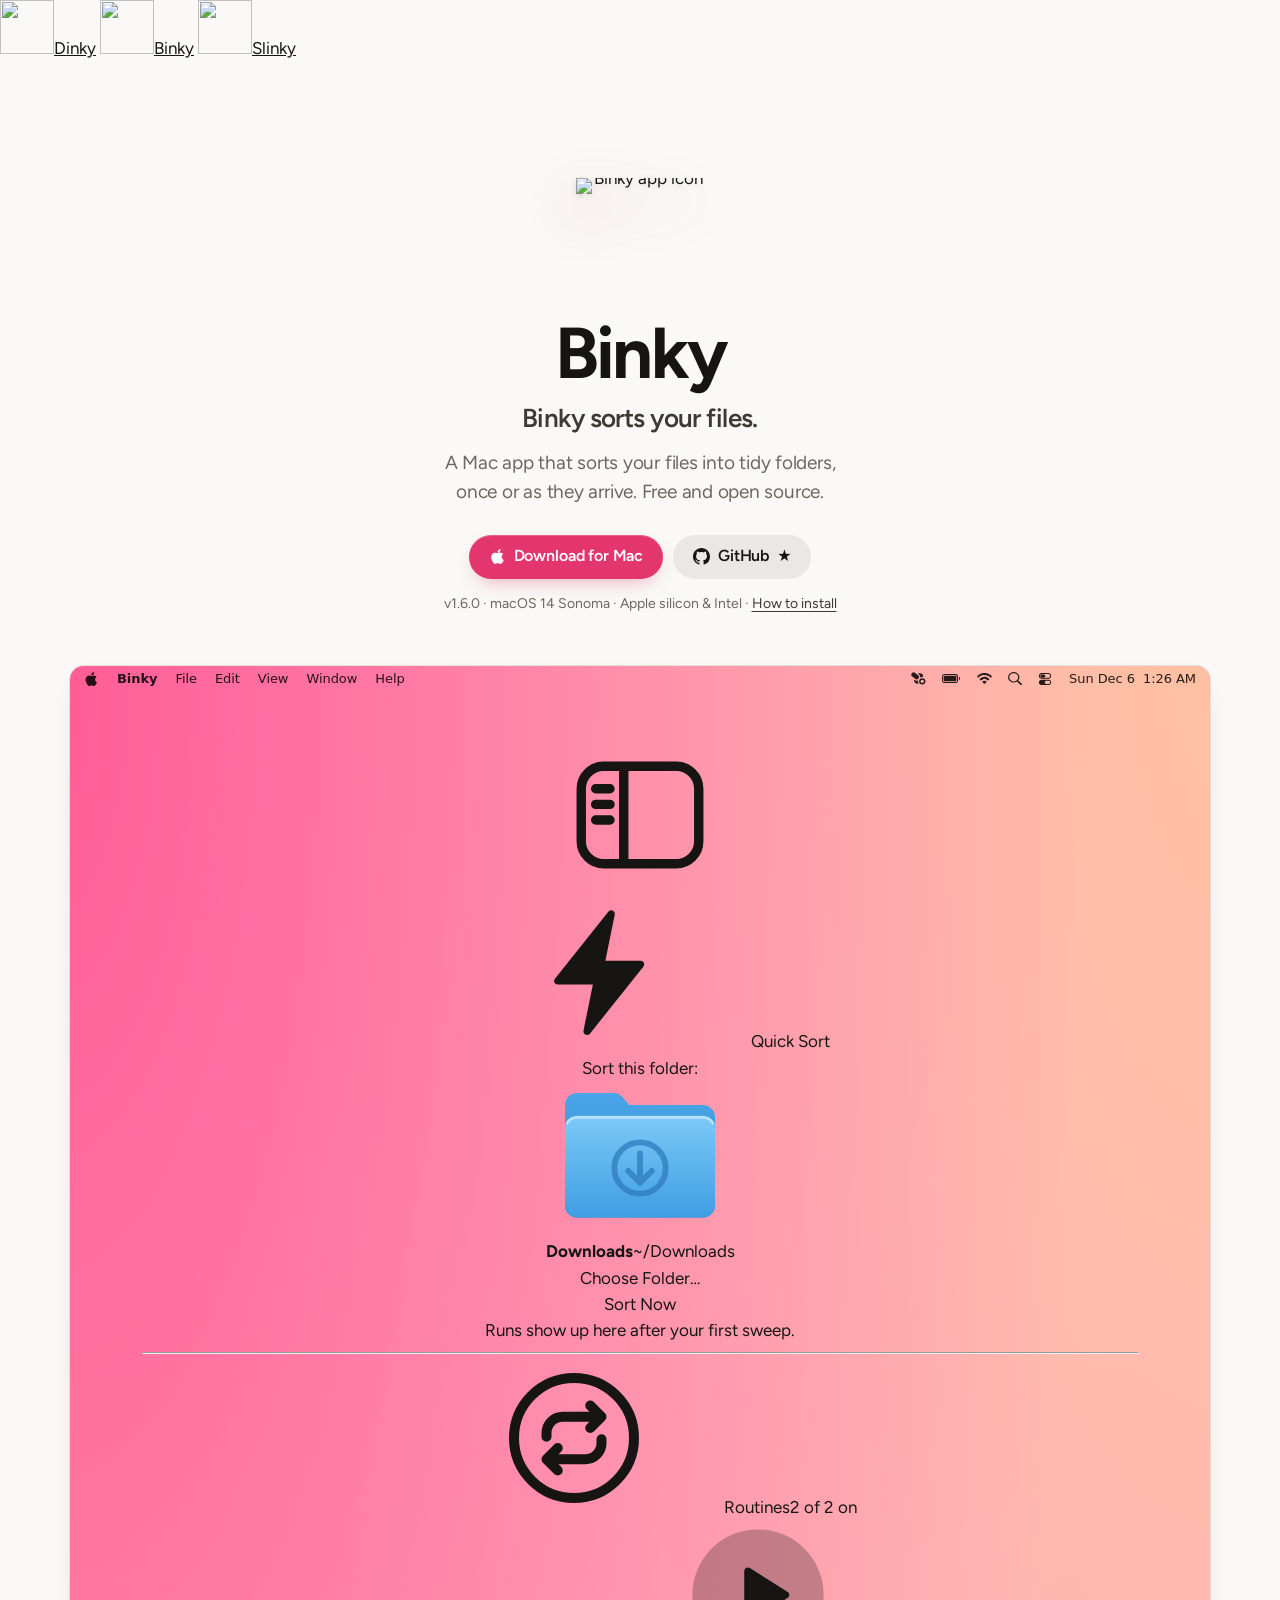
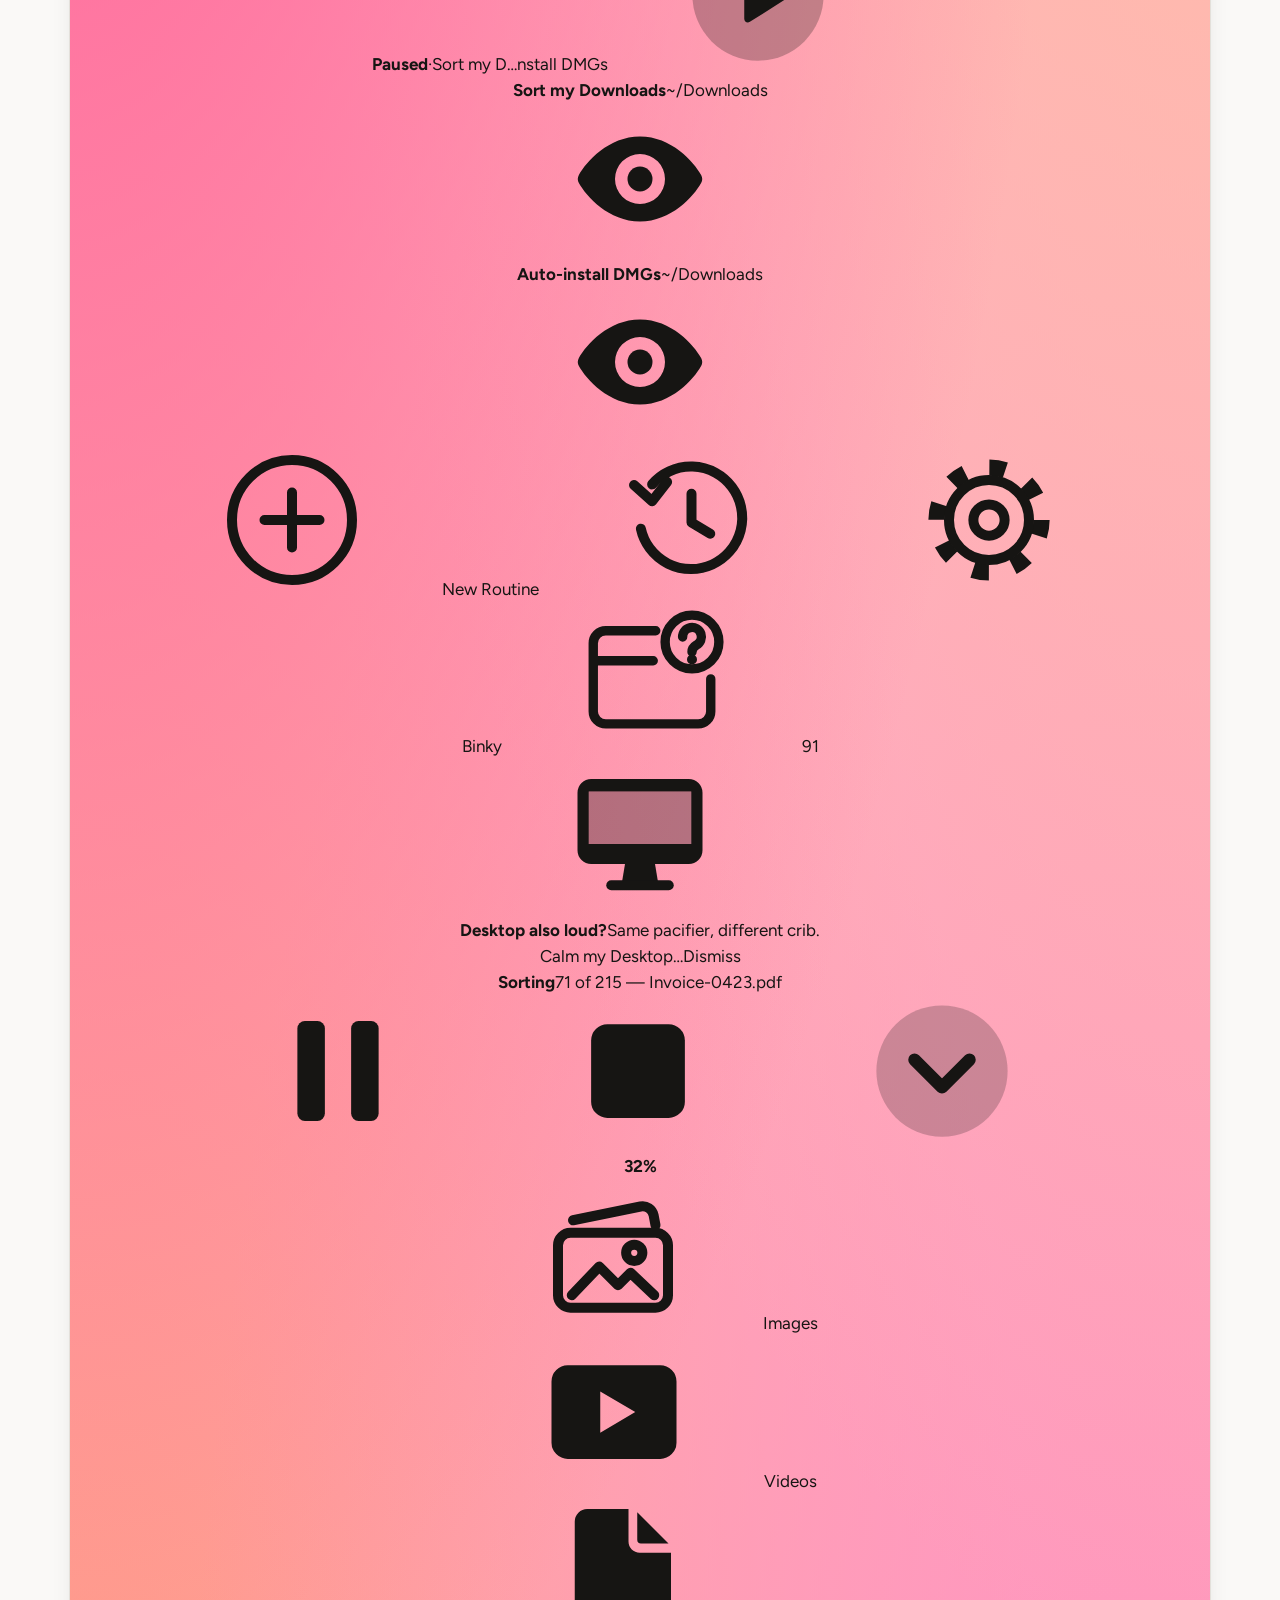
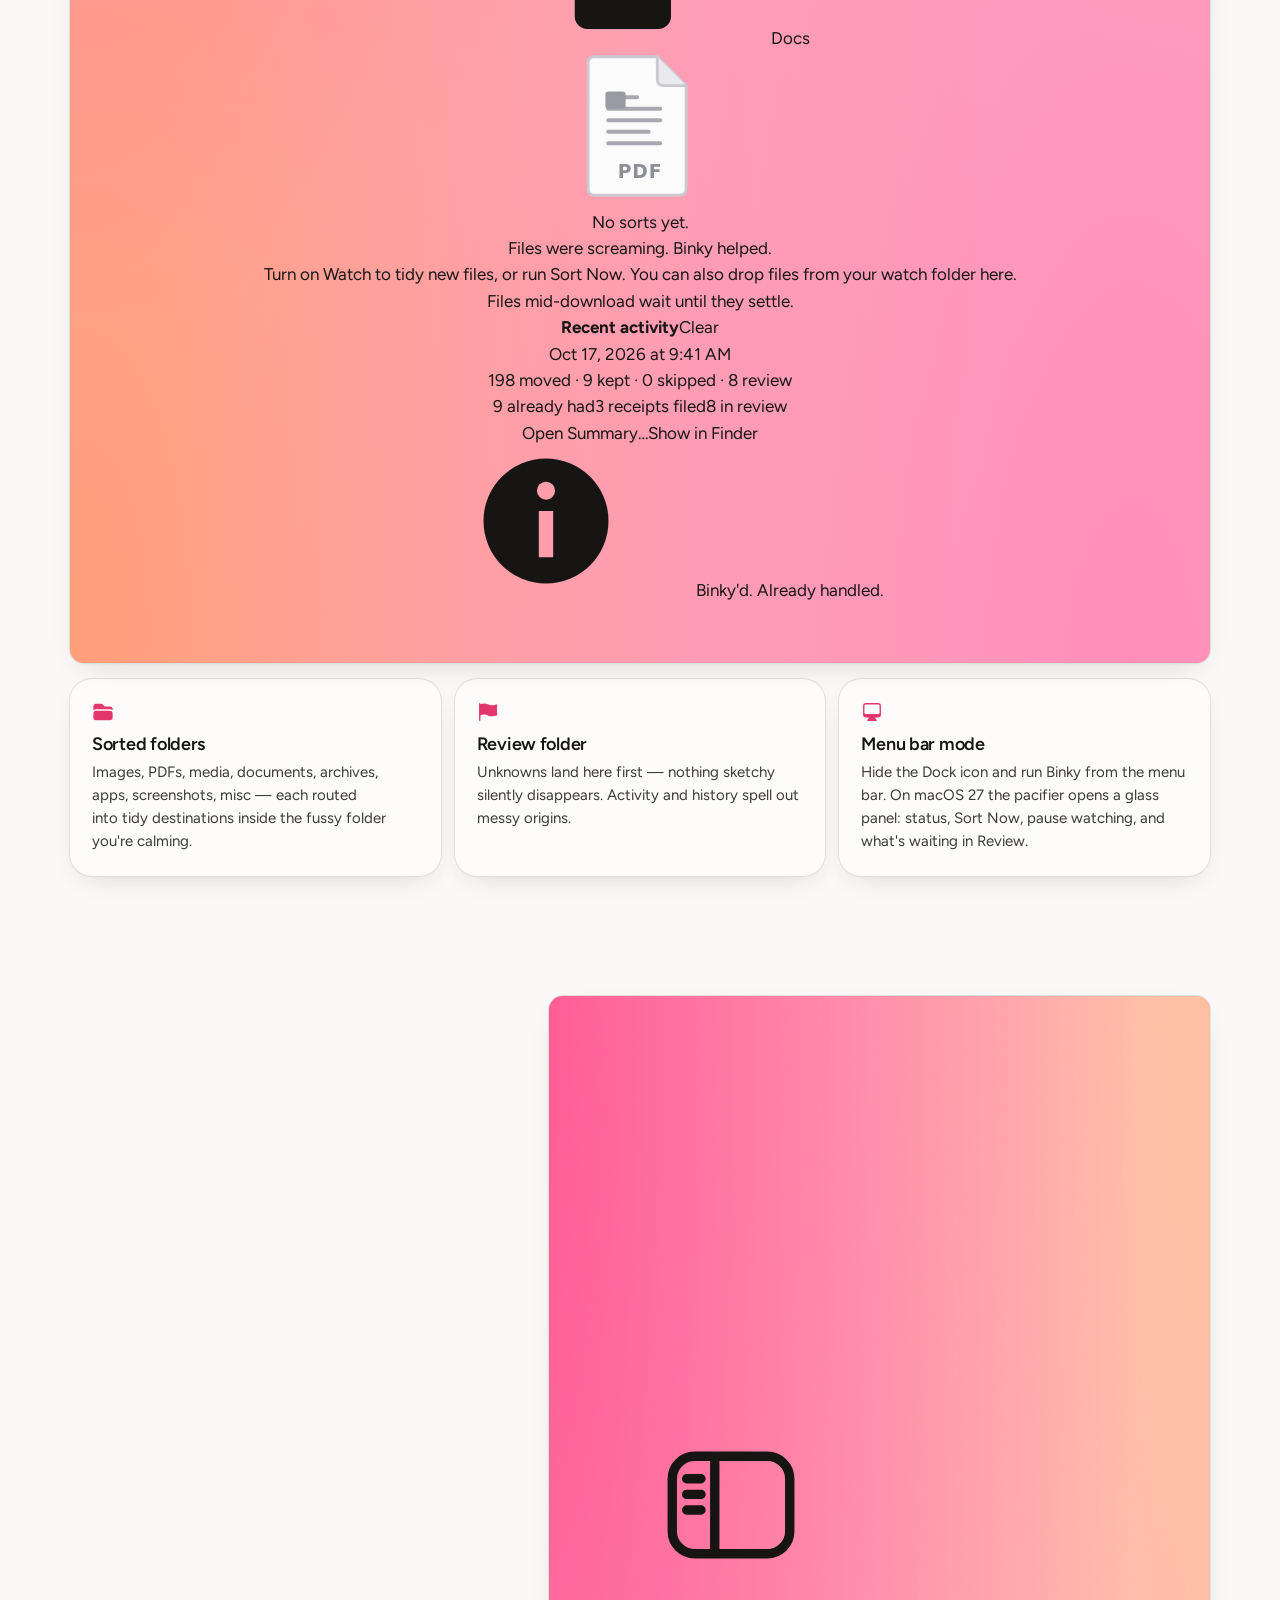
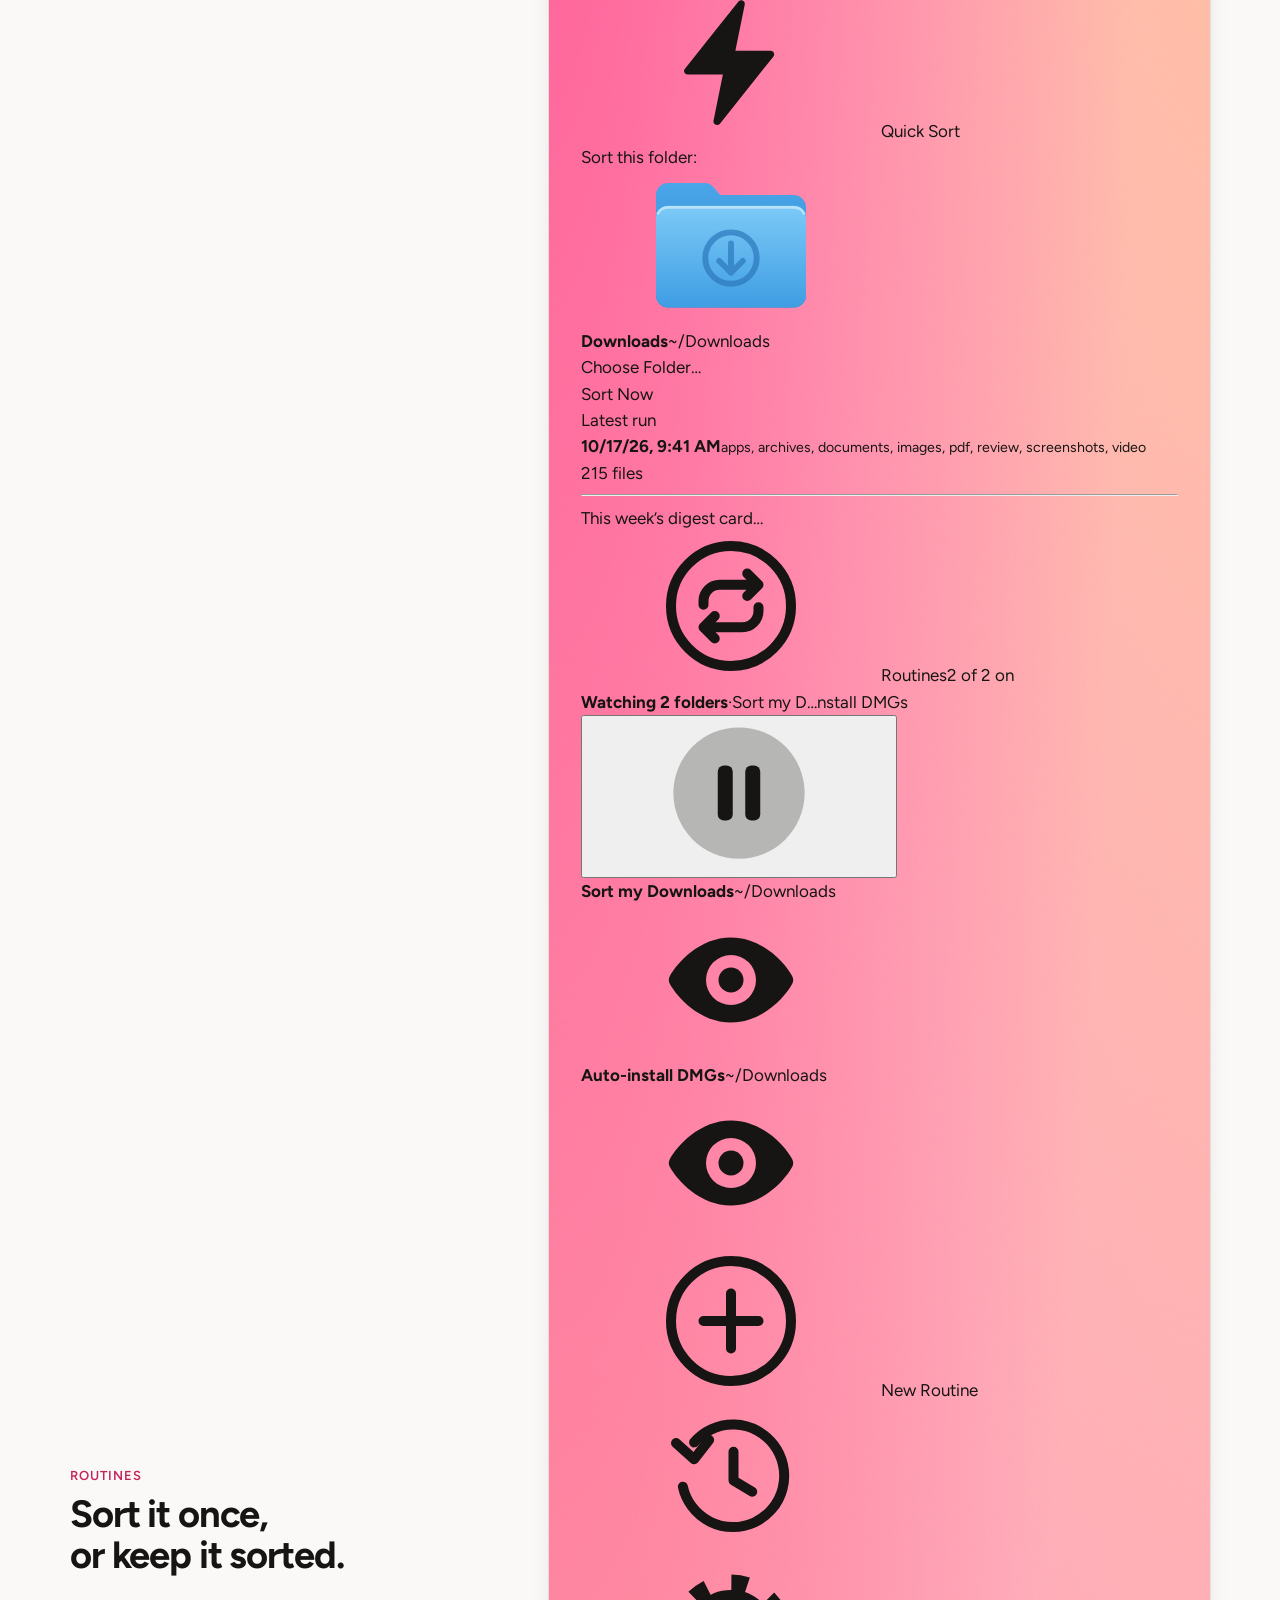
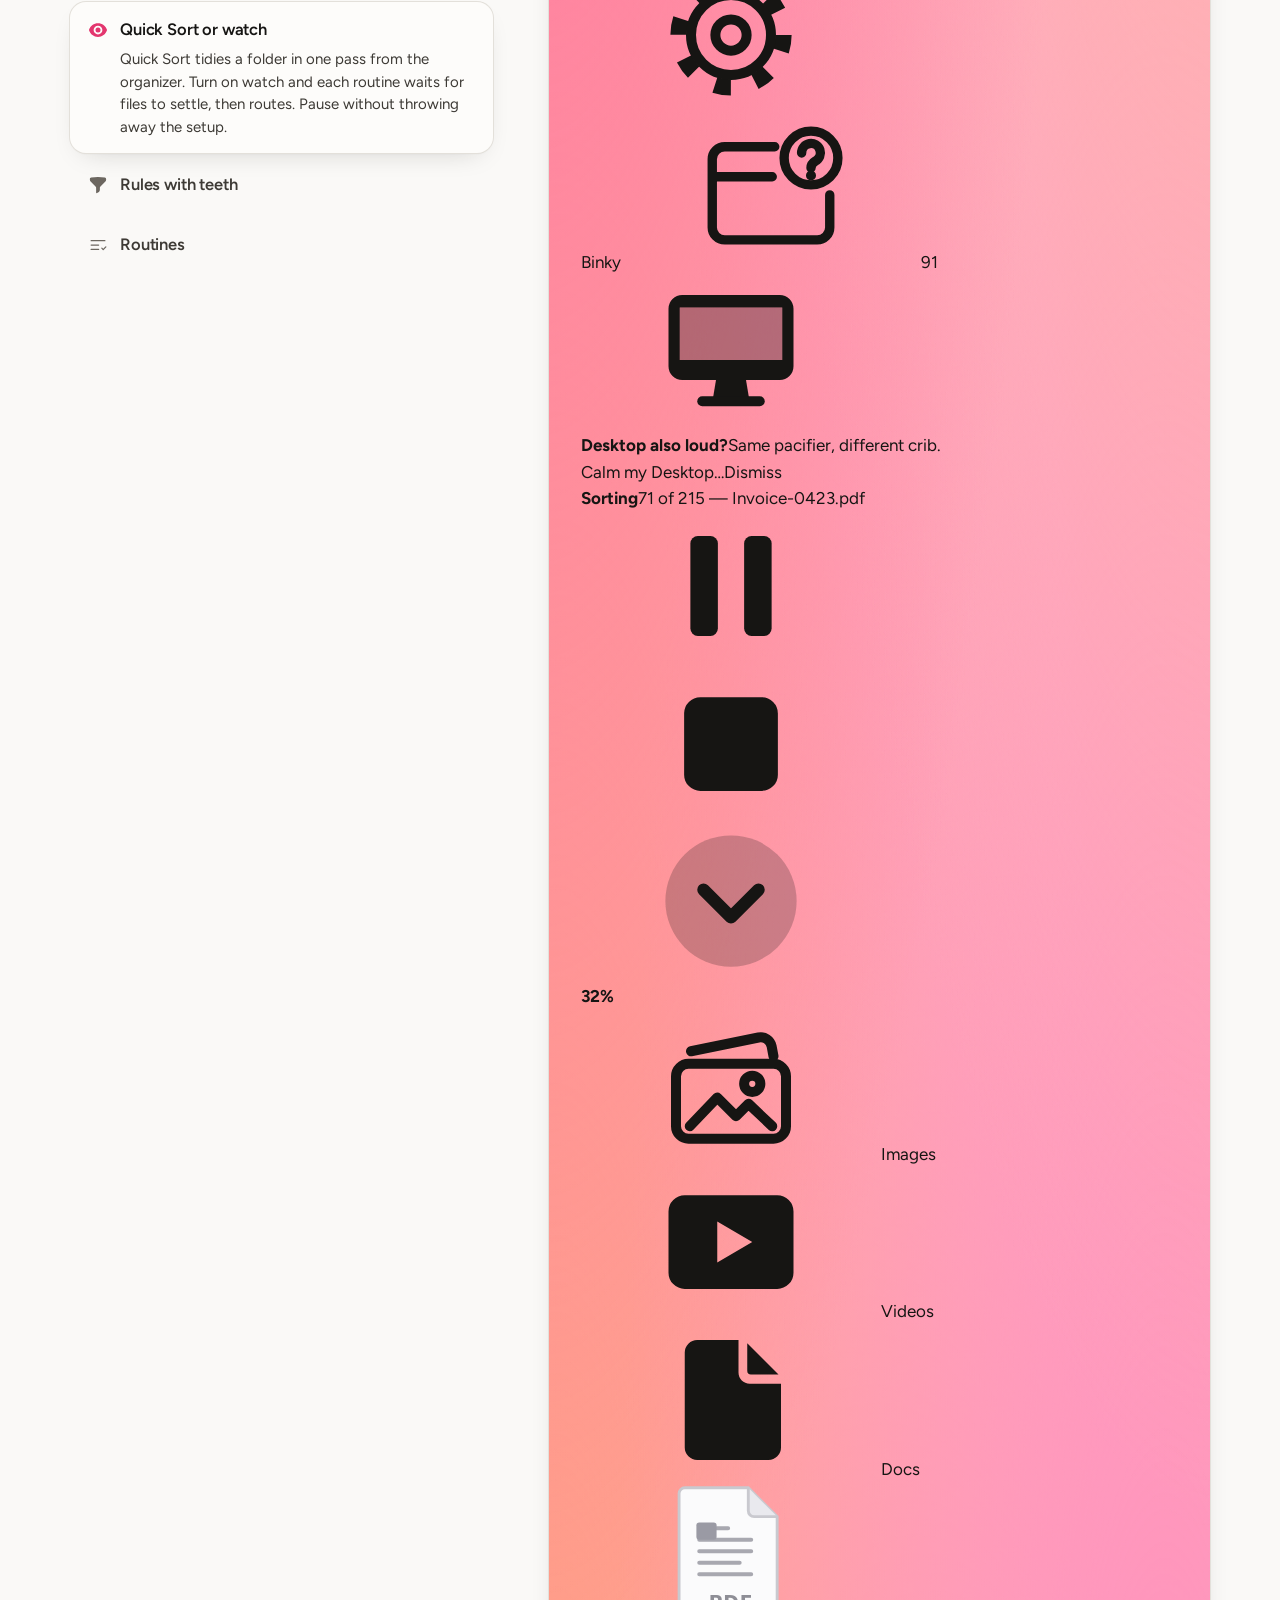
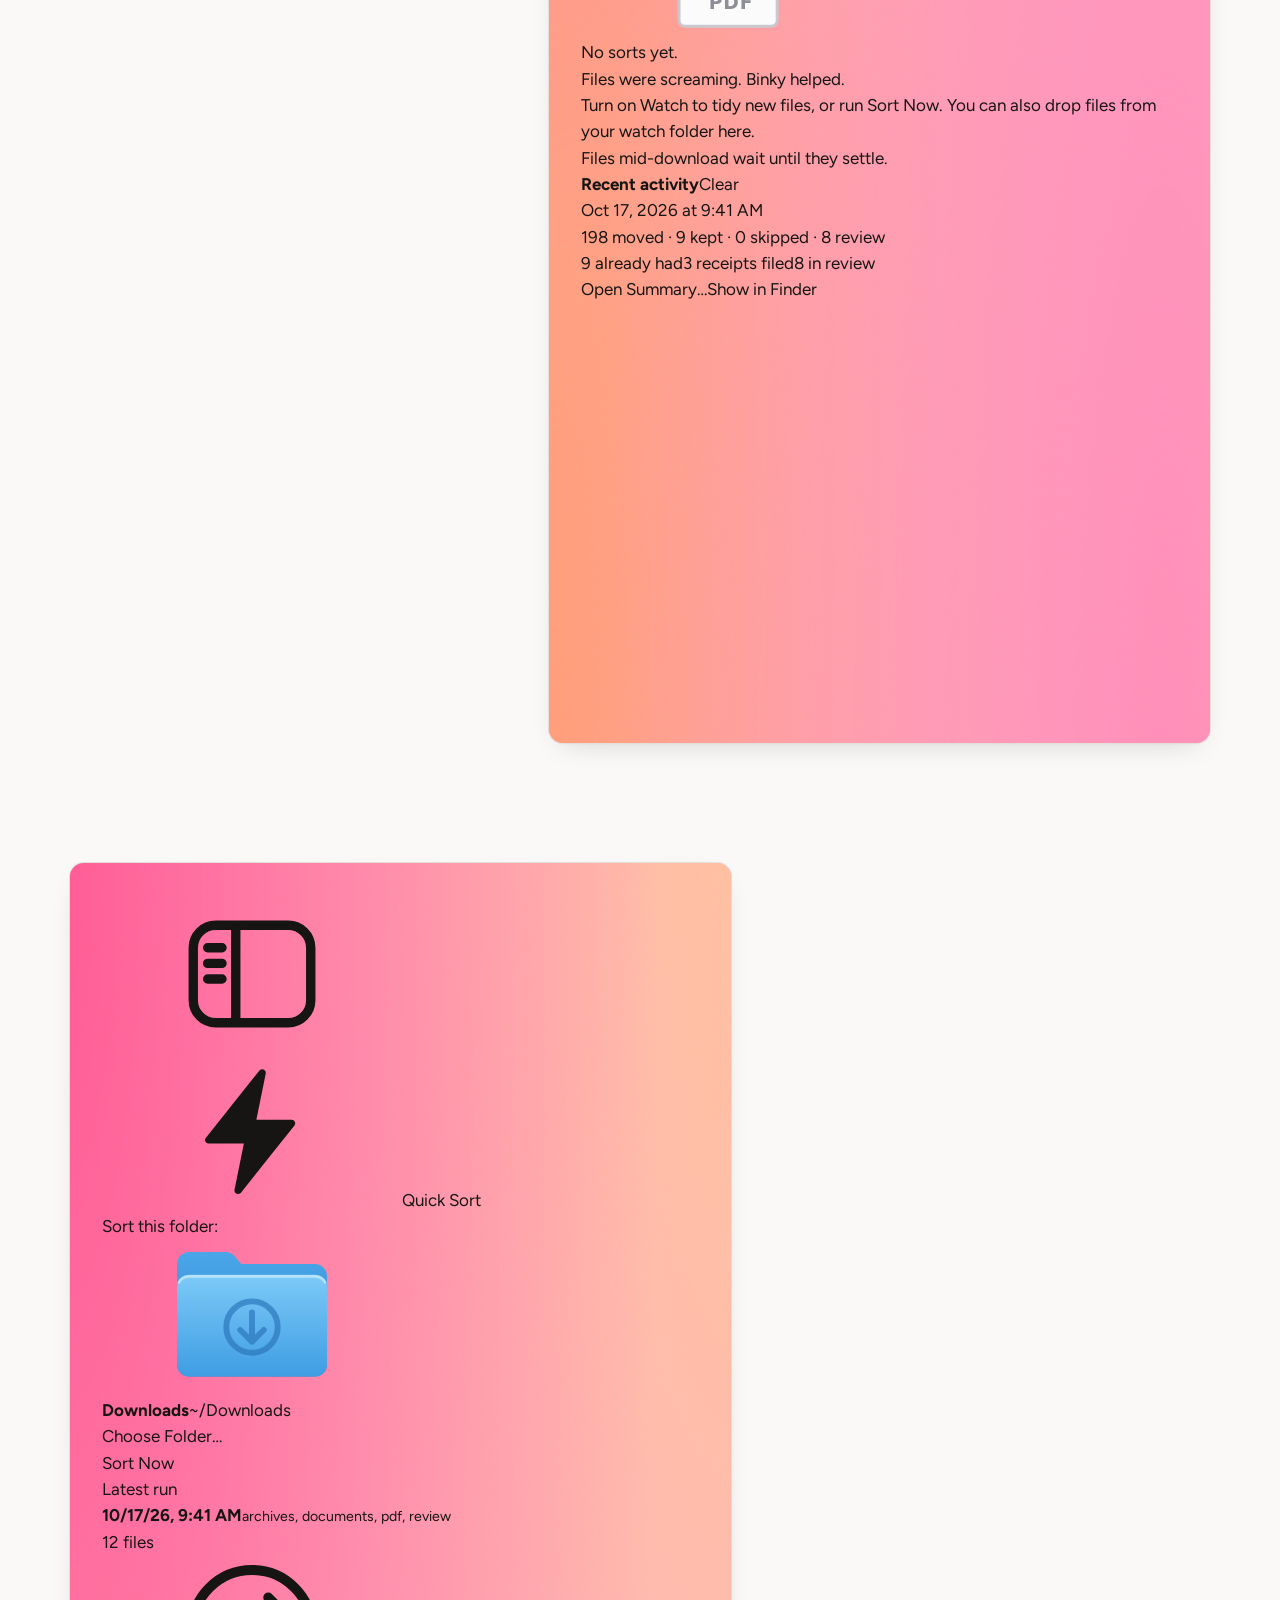
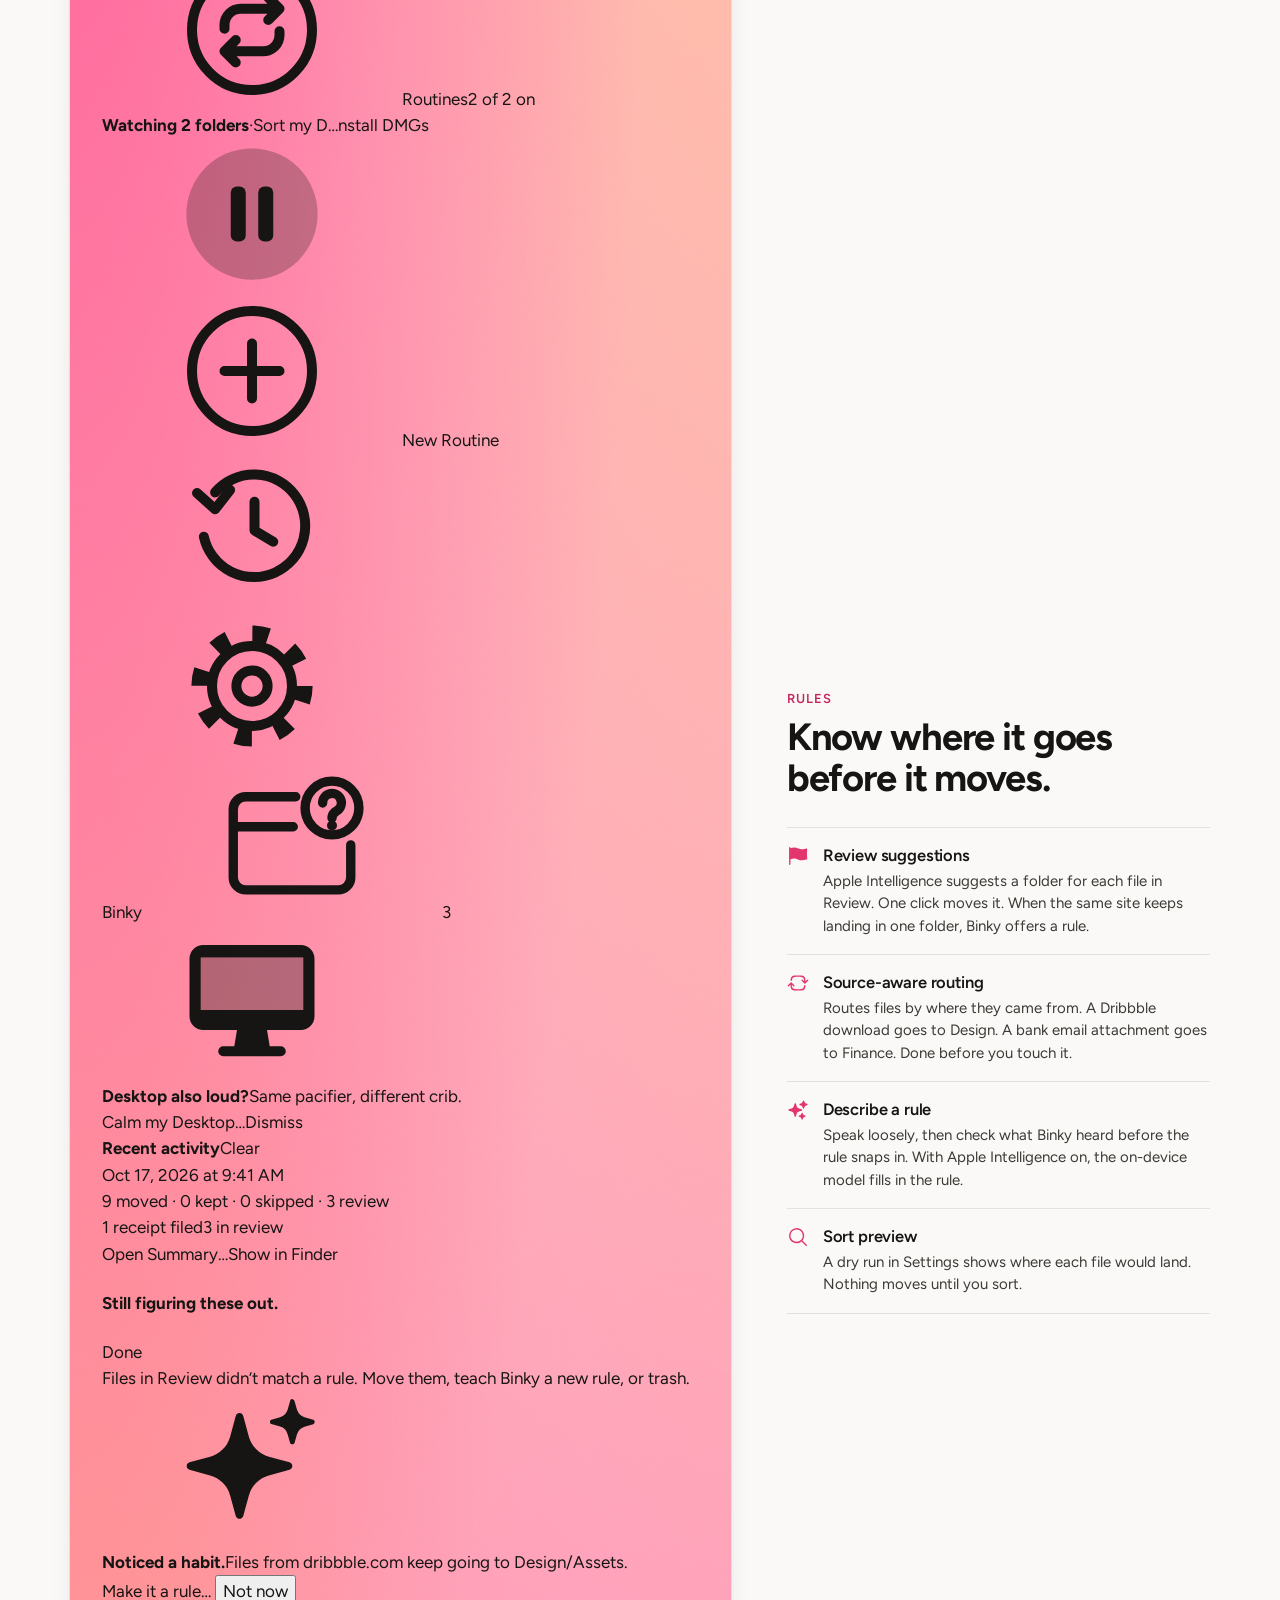
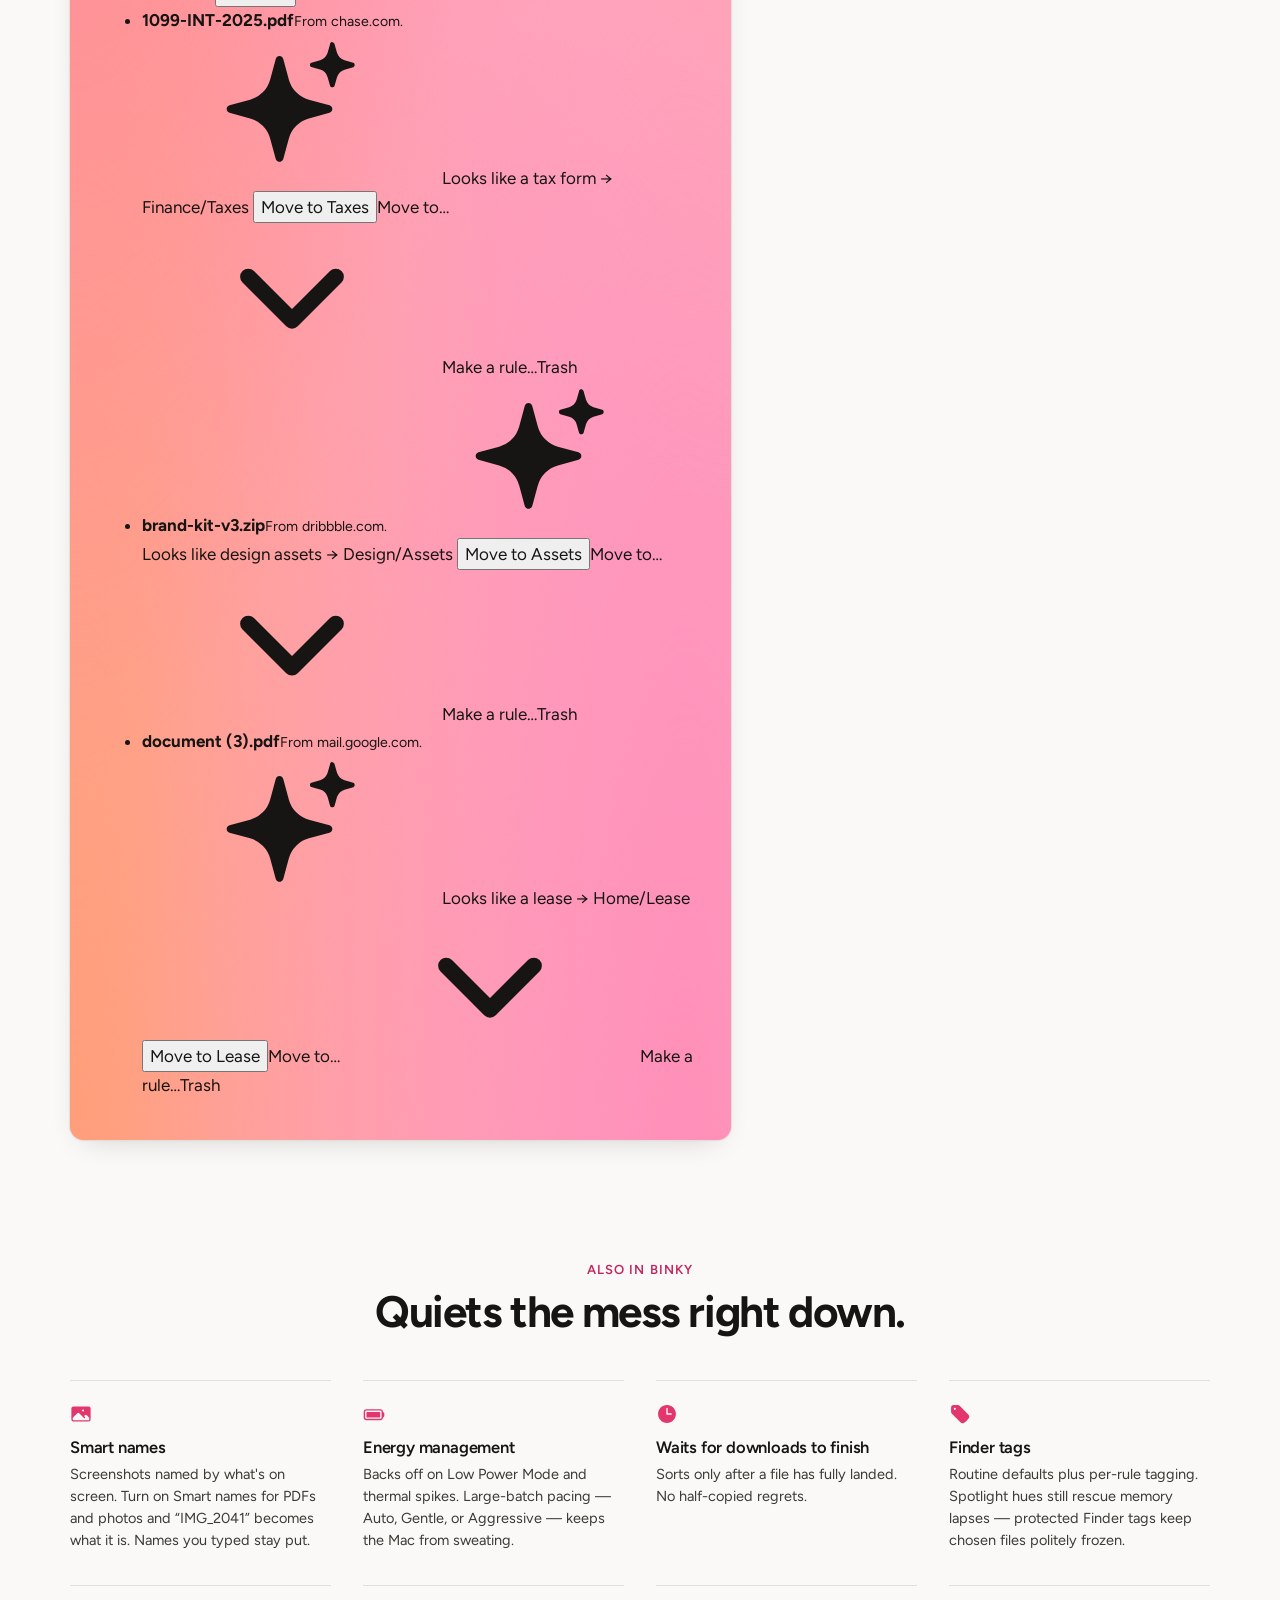
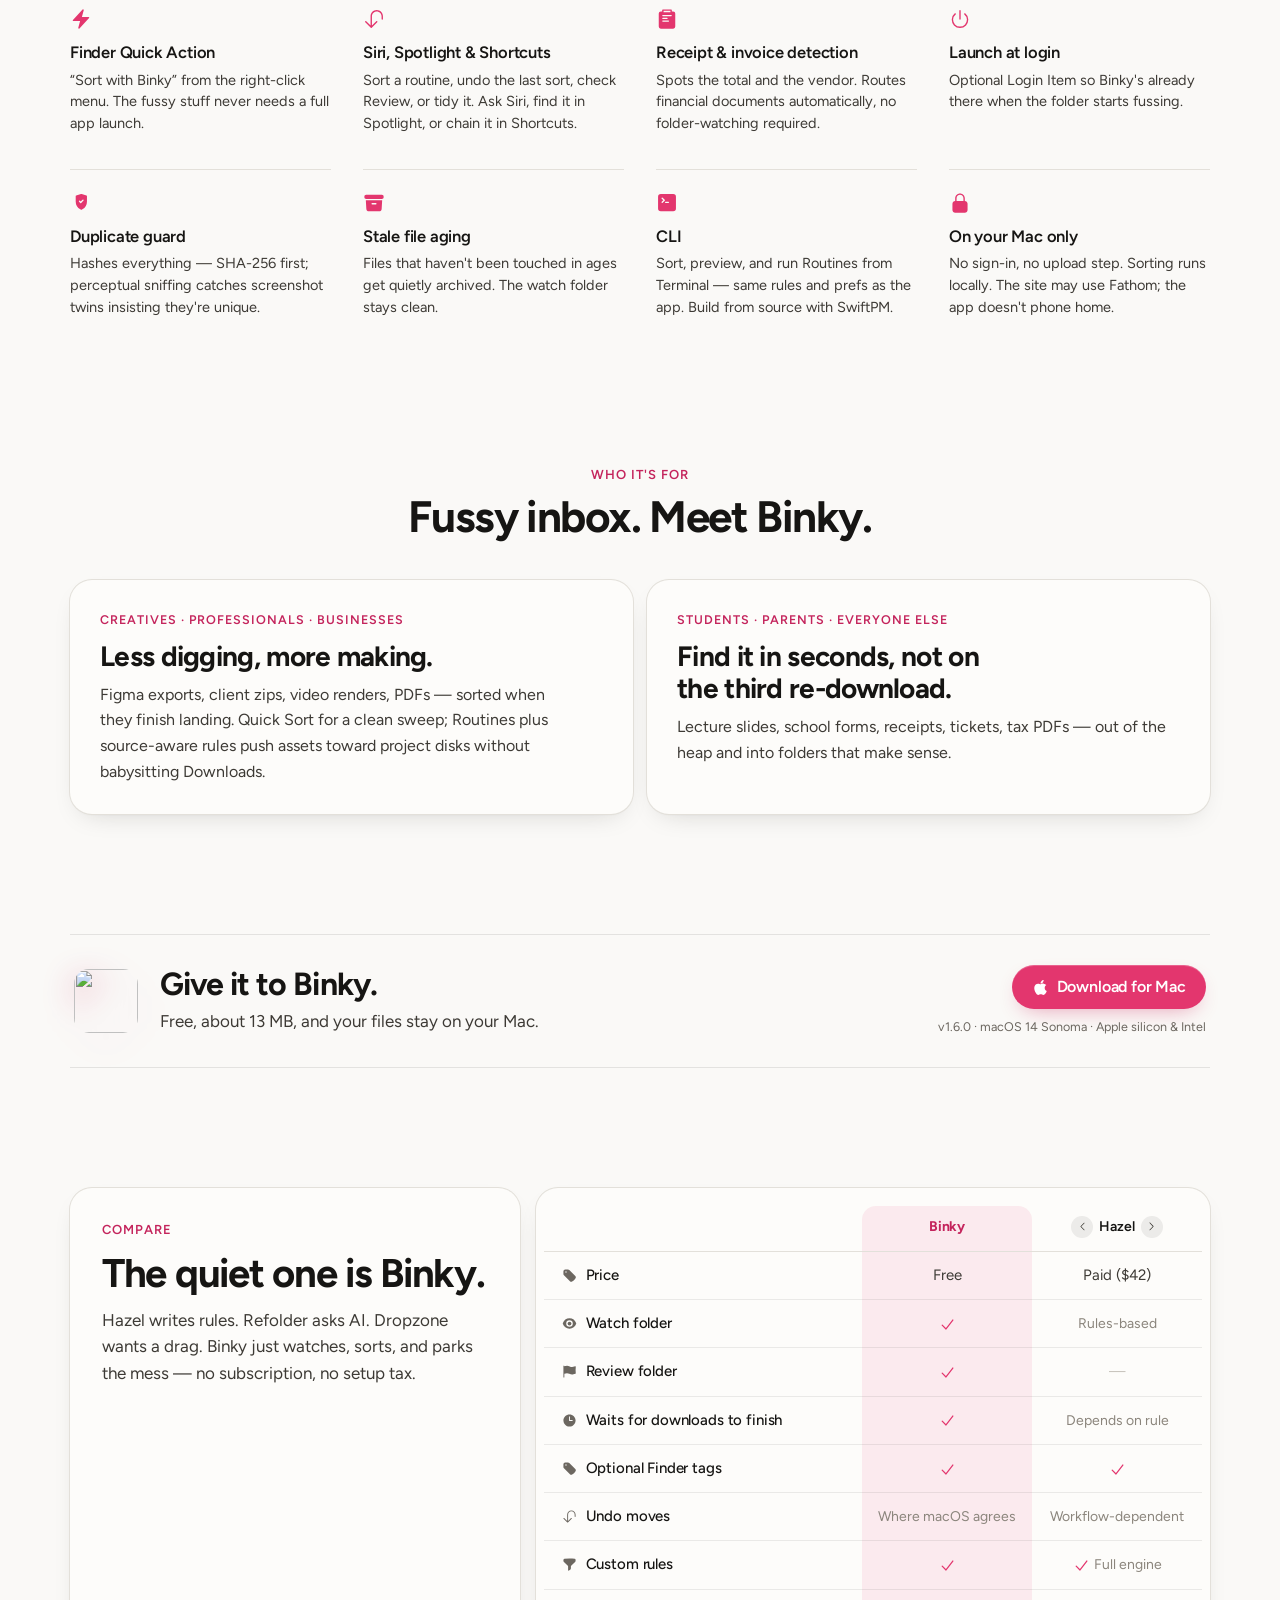
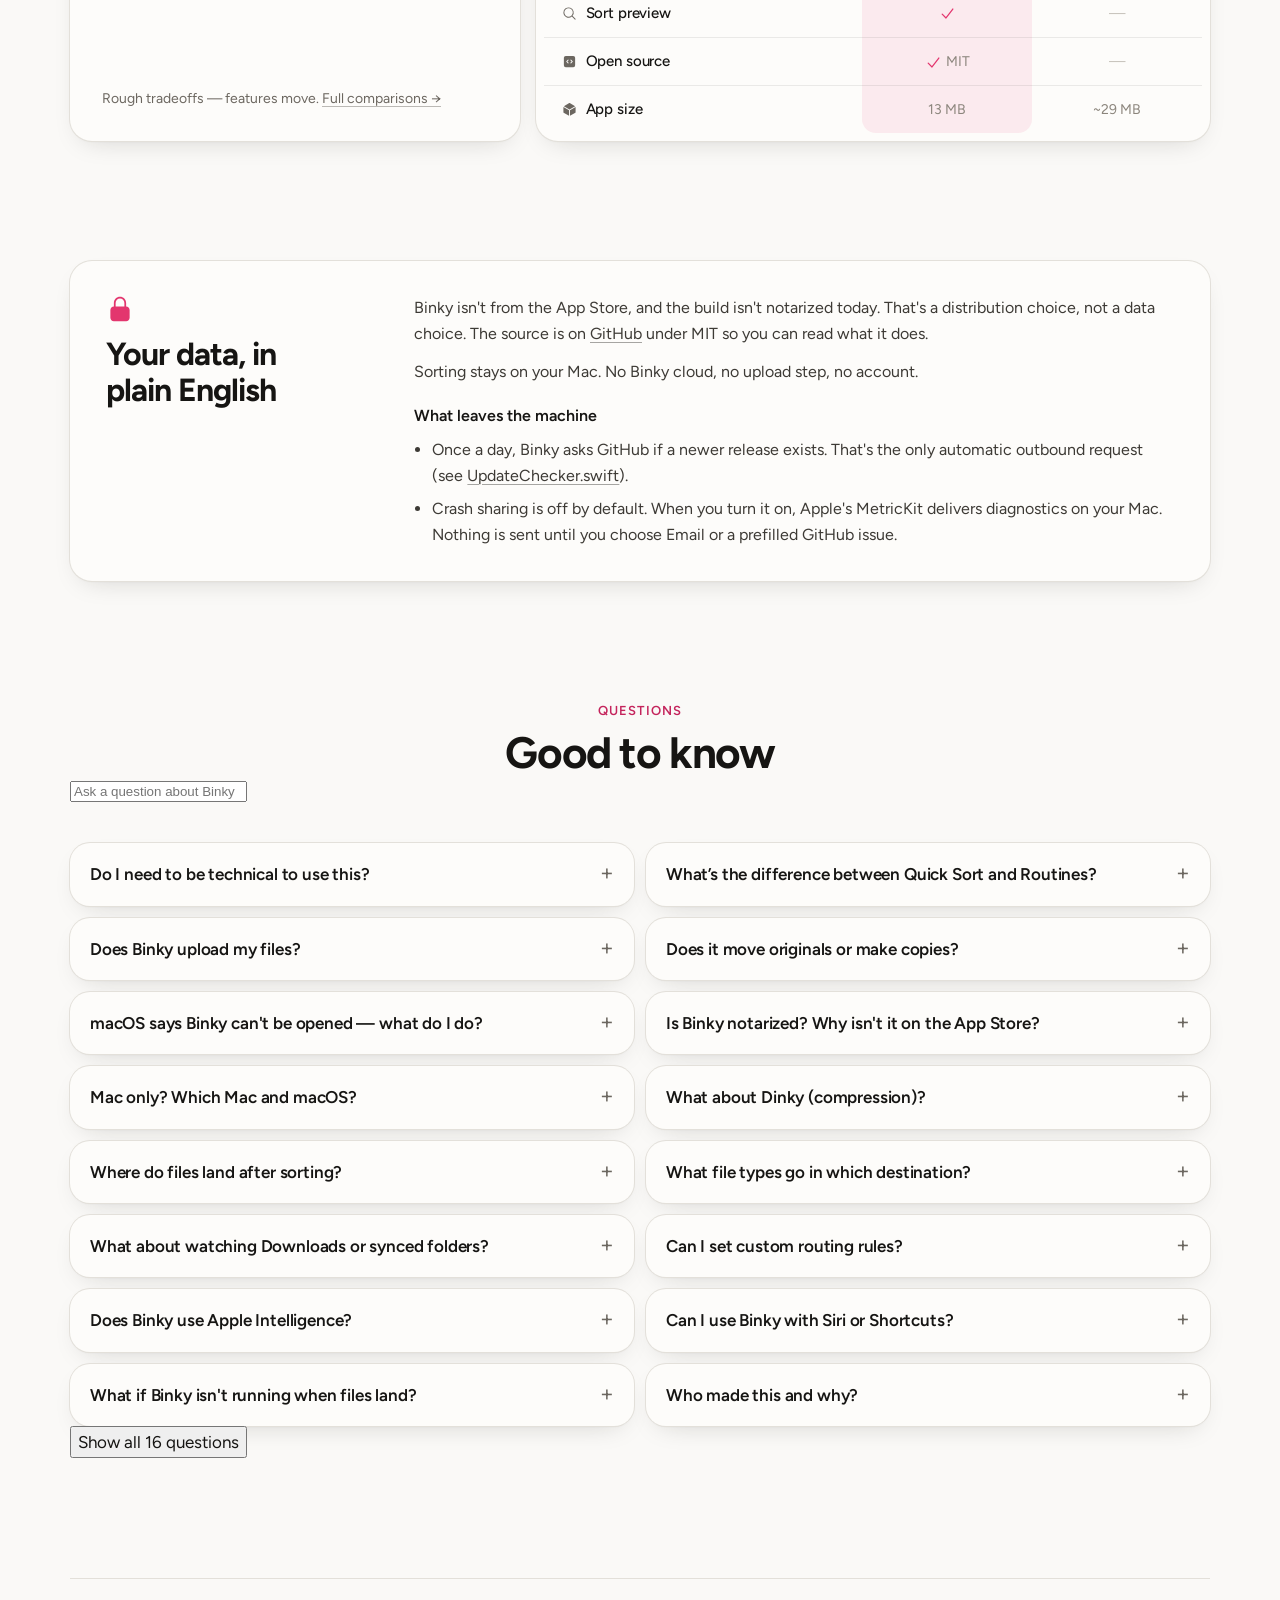
==== site/index.html @ 0cd14d18 "Site: describe Binky 1.7 - Mock app UI: Settings card and Expanded caption leave the sidebar; New Ro" ====
<!DOCTYPE html>
<html lang="en">
<head>
  <meta charset="UTF-8" />
  <meta name="viewport" content="width=device-width, initial-scale=1.0" />
  <meta name="color-scheme" content="light dark" />
  <title>Binky sorts your files.</title>
  <meta name="description" content="Binky sorts your files. Quick Sort for one-shot sweeps; Routines watch folders. Route by source, describe rules in plain English, review the unknowns. Free and open source (MIT)." />

  <link rel="canonical" href="https://binkyfiles.com" />
  <link rel="icon" type="image/webp" href="/app-icon.webp" />
  <link rel="apple-touch-icon" href="/apple-touch-icon.png" />
  <link rel="preconnect" href="https://fonts.googleapis.com" />
  <link rel="preconnect" href="https://fonts.gstatic.com" crossorigin />
  <link rel="stylesheet" href="https://fonts.googleapis.com/css2?family=Figtree:wght@400;500;600;700&display=swap" />
  <link rel="stylesheet" href="/family-menubar.css?v=8d81144a" />
  <link rel="stylesheet" href="/site-tabs.css?v=1590a16d" />
  <link rel="stylesheet" href="/app-ui.css" />
  <!-- Faster hop to sibling product site (dns + connection + idle document prefetch). -->
  <link rel="dns-prefetch" href="https://dinkyfiles.com/" />
  <link rel="preconnect" href="https://dinkyfiles.com/" crossorigin />
  <link rel="prefetch" href="https://dinkyfiles.com/" as="document" />

  <meta property="og:title" content="Binky sorts your files." />
  <meta property="og:description" content="Quick Sort or always-on Routines. Route the mess. Review the unknowns. Runs on your Mac only." />
  <meta property="og:image" content="https://binkyfiles.com/screenshots/binky-sorting-2.png" />
  <meta property="og:url" content="https://binkyfiles.com" />
  <meta property="og:type" content="website" />
  <meta property="og:site_name" content="Binky" />
  <meta property="og:locale" content="en_US" />

  <meta name="twitter:card" content="summary_large_image" />
  <meta name="twitter:title" content="Binky sorts your files." />
  <meta name="twitter:description" content="Quick Sort or always-on Routines. Route the mess. Review the unknowns. Runs on your Mac only." />
  <meta name="twitter:image" content="https://binkyfiles.com/screenshots/binky-sorting.png" />

  <script type="application/ld+json">
  {
    "@context": "https://schema.org",
    "@type": "SoftwareApplication",
    "name": "Binky",
    "operatingSystem": "macOS",
    "applicationCategory": "UtilitiesApplication",
    "description": "Keeps Downloads tidy: Quick Sort for one-shot sweeps plus Routines for named always-on watchers; stable-file detection, source-aware routing, plain-English rule building, receipt detection, duplicate hashing, smart screenshot names, optional Apple Intelligence smart names for PDFs and photos and folder suggestions in Review, Siri and Shortcuts actions, optional stale-file aging, daily digest and optional weekly reminder with shareable digest card (PNG) from history, sorted folders for Images PDFs Media Documents Archives Apps Screenshots Misc, optional Finder tags, sort preview, Review for unknowns, history with undo where possible. Menu bar mode. Native SwiftUI.",
    "url": "https://binkyfiles.com",
    "downloadUrl": "https://github.com/heyderekj/binky/releases/download/v1.6.0/Binky-1.6.0.dmg",
    "softwareVersion": "1.6.0",
    "offers": [
      {
        "@type": "Offer",
        "name": "Binky 1.x",
        "price": "0",
        "priceCurrency": "USD",
        "description": "Current releases: MIT-licensed source; official builds free."
      },
      {
        "@type": "Offer",
        "name": "Binky 2.0 App License",
        "price": "10",
        "priceCurrency": "USD",
        "description": "Planned: one-time purchase with one year of app updates included; optional yearly renewal for further updates on official builds."
      }
    ],
    "author": { "@type": "Person", "name": "Derek Castelli", "url": "https://heyderekj.com" },
    "contactPoint": { "@type": "ContactPoint", "contactType": "customer support", "email": "derek@testamentmade.com" }
  }
  </script>

  <!-- Fathom - beautiful, simple website analytics -->
  <script src="https://cdn.usefathom.com/script.js" data-site="MZVGVIQB" defer></script>
  <!-- / Fathom -->

  <style>
    /* ============================================================
       binkyfiles.com in the Testament Made family language (as on slinkyfiles.com):
       Figtree, paper/ink/hair, one curve, family cards, little Mac desktops with a
       drifting mesh wallpaper. Binky's colour stays Binky's: the brand pink.
       ============================================================ */
    :root {
      --paper: #faf9f7;
      --card: #fdfcfa;
      --ink: #161513;
      --ink-soft: #3d3a35;
      --muted: #6c6760;
      --hair: #e3e0da;
      --shadow: 0 1px 2px rgb(22 21 19 / 0.05), 0 10px 28px -14px rgb(22 21 19 / 0.22);
      --shadow-lift: 0 2px 4px rgb(22 21 19 / 0.06), 0 18px 40px -18px rgb(22 21 19 / 0.3);
      --font: 'Figtree', ui-sans-serif, system-ui, -apple-system, 'Segoe UI', sans-serif;
      --app-font: -apple-system, BlinkMacSystemFont, 'SF Pro Text', 'Helvetica Neue', system-ui, sans-serif;
      --mono: ui-monospace, 'SF Mono', SFMono-Regular, Menlo, monospace;
      --ease: cubic-bezier(0.22, 1, 0.36, 1);
      --t-ui: 180ms;
      --gutter: max(20px, env(safe-area-inset-left, 0px));

      /* Binky's brand pink (same in light and dark, as before) */
      --brand: #e3366e;
      --fmb-accent: #e3366e;
      --brand-hover: #c92e8f;
      /* Pink for small text (eyebrows, links): a step deeper on paper, a step lighter on dark paper */
      --brand-ink: #c4245c;
      --text-on-brand: #fff;
      --glow: rgb(200 10 70 / 0.45);

      /* Binky's mesh (the desktop wallpaper), from the testamentmade.com app card */
      --c1: #ff5c94;
      --c2: #ffc0a0;
      --c3: #ff8fb8;
      --c4: #ff9e7a;
      --c5: #ffb3cc;

      /* Small UI bits */
      --fill: color-mix(in oklch, var(--ink) 7%, transparent);
      --fill-strong: color-mix(in oklch, var(--ink) 12%, transparent);
      --code-bg: #1c1b19;
      --code-text: #ece9e3;
      --code-muted: #a9a49b;
      --success: #30d158;
      --cmp-cross: #c9c5be;
      --cmp-dim: #8b857c;
    }

    @media (prefers-color-scheme: dark) {
      :root {
        --paper: #191816; --card: #23211e; --ink: #f6f4f0; --ink-soft: #d9d4cc; --muted: #a29c93; --hair: #34312c;
        --shadow: 0 1px 2px rgb(0 0 0 / 0.3), 0 10px 28px -14px rgb(0 0 0 / 0.6);
        --shadow-lift: 0 2px 4px rgb(0 0 0 / 0.3), 0 18px 40px -18px rgb(0 0 0 / 0.7);
        color-scheme: dark;

        --brand: #e3366e;
        --brand-hover: #c92e8f;
        --brand-ink: #ff7aa3;

        --c1: #a0204e;
        --c2: #8a4030;
        --c3: #7a1840;
        --c4: #9a3a2a;
        --c5: #6e1838;

        --code-bg: #2c2a27;
        --cmp-cross: #55514a;
        --cmp-dim: #8f897f;
      }
    }

    /* ---------- Base ---------- */
    *, *::before, *::after { box-sizing: border-box; }
    html { -webkit-text-size-adjust: 100%; scroll-behavior: smooth; }
    body {
      margin: 0; font-family: var(--font); font-size: 17px; line-height: 1.55; color: var(--ink);
      background: var(--paper);
      -webkit-font-smoothing: antialiased; -moz-osx-font-smoothing: grayscale; text-rendering: optimizeLegibility;
      overflow-x: hidden;
    }
    h1, h2, h3, p, ul, ol { margin: 0; }
    h1, h2, h3 { text-wrap: balance; }
    p { text-wrap: pretty; }
    img { max-width: 100%; }
    a { color: inherit; }
    button { font: inherit; color: inherit; }
    :focus-visible { outline: 2px solid var(--ink); outline-offset: 3px; border-radius: 10px; }
    code, kbd { font-family: var(--mono); }
    section { scroll-margin-top: 84px; }

    .wrap { width: min(1140px, 100% - 2 * var(--gutter)); margin-inline: auto; }
    .visually-hidden { position: absolute; width: 1px; height: 1px; padding: 0; margin: -1px; overflow: hidden; clip: rect(0 0 0 0); white-space: nowrap; border: 0; }

    /* Family card: everything that isn't on a desktop */
    .card-plain, .ss-card, .cmp-text-card, .comparison-card, .review-card, .data-blurb, .faq-item {
      background: var(--card);
      box-shadow: 0 0 0 1px var(--hair), var(--shadow);
    }

    /* Glass that floats over the page (the nav) */
    .float-glass {
      background: rgb(253 252 250 / 0.66);
      -webkit-backdrop-filter: blur(20px) saturate(180%);
      backdrop-filter: blur(20px) saturate(180%);
      box-shadow: inset 0 0.5px 0 rgb(255 255 255 / 0.9), inset 0 0 0 0.5px rgb(0 0 0 / 0.06), 0 10px 30px -12px rgb(60 20 35 / 0.32);
    }
    @media (prefers-color-scheme: dark) {
      .float-glass { background: rgb(35 33 30 / 0.66); box-shadow: inset 0 0.5px 0 rgb(255 255 255 / 0.16), inset 0 0 0 0.5px rgb(255 255 255 / 0.08), 0 10px 30px -12px rgb(0 0 0 / 0.6); }
    }

    /* ---------- Buttons: 44px pills ---------- */
    .btn {
      display: inline-flex; align-items: center; justify-content: center; gap: 8px; height: 44px; padding: 0 20px;
      border: 0; border-radius: 999px; font-size: 16px; font-weight: 600; letter-spacing: -0.01em;
      text-decoration: none; white-space: nowrap; cursor: pointer;
      transition: transform var(--t-ui) var(--ease), background var(--t-ui) var(--ease), box-shadow var(--t-ui) var(--ease), color var(--t-ui) var(--ease);
    }
    .btn:active { transform: scale(0.97); }
    .btn svg { width: 17px; height: 17px; flex: none; }
    .btn-primary { background: var(--brand); color: var(--text-on-brand); box-shadow: 0 8px 22px -10px var(--glow), inset 0 1px 0 rgb(255 255 255 / 0.22); }
    .btn-primary:hover { background: color-mix(in oklch, var(--brand) 88%, #000); }
    .btn-secondary { background: var(--fill); color: var(--ink); }
    .btn-secondary:hover { background: var(--fill-strong); }
    .btn--small { height: 36px; padding: 0 14px; font-size: 15px; gap: 7px; }
    .btn--small svg { width: 16px; height: 16px; }

    /* ---------- Top nav: a glass capsule ---------- */
    .nav {
      position: fixed; z-index: 40; top: 14px; left: 50%; translate: -50% 0;
      display: flex; align-items: center; gap: 2px; padding: 5px; border-radius: 999px;
      width: max-content; max-width: calc(100vw - 24px);
    }
    .nav__home { display: flex; align-items: center; gap: 8px; padding: 0 12px 0 6px; height: 36px; border-radius: 999px; text-decoration: none; font-weight: 600; letter-spacing: -0.01em; }
    .nav__home img { width: 26px; height: 26px; border-radius: 24%; }
    .nav__link { display: grid; place-items: center; height: 36px; padding: 0 12px; border-radius: 999px; text-decoration: none; font-size: 15px; font-weight: 500; color: var(--ink-soft); transition: background var(--t-ui) var(--ease); }
    .nav__link:hover, .nav__home:hover { background: var(--fill); color: var(--ink); }
    .nav .btn-secondary { margin-left: 4px; }
    .nav .btn-primary { margin-left: 4px; }
    @media (max-width: 640px) {
      .nav__link, .nav__gh-label { display: none; }
    }

    /* ---------- Hero ---------- */
    .hero { padding: 86px 0 0; text-align: center; display: flex; flex-direction: column; align-items: center; }
    /* Outer wrap: room for the glow and the wiggle. Inner stage: filter + wiggle on one element so
       iOS Safari does not promote separate layers (filtered img vs transformed parent). */
    .app-icon-wrap { padding: 18px 22px 7px; margin-bottom: 4px; }
    .app-icon-stage {
      display: inline-block; line-height: 0; transform-origin: 50% 85%;
      filter: drop-shadow(0 2px 3px rgb(22 21 19 / 0.12)) drop-shadow(0 20px 26px var(--glow));
      -webkit-backface-visibility: hidden; backface-visibility: hidden;
    }
    .app-icon-stage.is-wiggling { animation: app-icon-wiggle 1.1s ease-out 1 both; }
    .app-icon { display: block; width: 128px; height: 128px; }
    @keyframes app-icon-wiggle {
      0%   { transform: rotate(0deg); }
      15%  { transform: rotate(-9deg); }
      30%  { transform: rotate(7deg); }
      45%  { transform: rotate(-5deg); }
      60%  { transform: rotate(3deg); }
      75%  { transform: rotate(-2deg); }
      100% { transform: rotate(0deg); }
    }
    .hero h1 { font-size: clamp(40px, 6.4vw, 72px); line-height: 1.02; letter-spacing: -0.04em; font-weight: 700; }
    .tagline { margin-top: 12px; font-size: clamp(21px, 2.4vw, 26px); font-weight: 600; letter-spacing: -0.022em; line-height: 1.2; color: var(--ink-soft); }
    .description { margin: 14px auto 0; max-width: 34rem; text-wrap: balance; font-size: clamp(17px, 1.8vw, 19px); color: var(--muted); letter-spacing: -0.012em; }
    .buttons { display: flex; justify-content: center; gap: 10px; margin-top: 28px; flex-wrap: wrap; }
    .version { margin: 14px auto 0; max-width: 34rem; font-size: 14px; line-height: 1.5; color: var(--muted); text-wrap: balance; }
    @media (max-width: 520px) {
      .version .version-sep { display: none; }
      .version .version-install-link { display: block !important; margin: 2px auto 0 !important; }
    }

    /* ---------- GitHub star burst (the family's) ---------- */
    .gh-star {
      position: fixed; pointer-events: none; z-index: 200; line-height: 1;
      color: var(--brand);
      text-shadow: 0 0 6px color-mix(in srgb, var(--brand) 55%, transparent), 0 0 14px color-mix(in srgb, var(--brand) 35%, transparent);
      transform: translate(-50%, -50%) scale(0.4);
      animation: gh-star-fly var(--dur, 1600ms) cubic-bezier(0.22, 0.61, 0.36, 1) forwards;
      will-change: transform, opacity;
    }
    @keyframes gh-star-fly {
      0%   { transform: translate(-50%, -50%) scale(0.3) rotate(0deg); opacity: 0; }
      18%  { opacity: 1; }
      100% { transform: translate(calc(-50% + var(--dx)), calc(-50% + var(--dy))) scale(1) rotate(var(--rot)); opacity: 0; }
    }
    .gh-star-anchor, [data-gh-stars-count] { transition: color 180ms ease, text-shadow 180ms ease; }
    .is-bursting .gh-star-anchor, .is-bursting [data-gh-stars-count] {
      color: var(--brand);
      text-shadow: 0 0 6px color-mix(in srgb, var(--brand) 45%, transparent);
    }

    /* ---------- Desktops: little Mac screens where the mesh wallpaper lives ---------- */
    .desktop {
      position: relative; border-radius: 14px; overflow: hidden; isolation: isolate;
      box-shadow: 0 0 0 1px var(--hair), var(--shadow);
      background: var(--c5);
    }
    /* The wallpaper: the testamentmade mesh (five radial pools) in Binky's pinks, drifting slowly. */
    .desktop::before {
      content: ''; position: absolute; inset: -22%; z-index: -1;
      background:
        radial-gradient(at 14% 16%, var(--c1) 0, transparent 52%),
        radial-gradient(at 86% 14%, var(--c2) 0, transparent 48%),
        radial-gradient(at 80% 86%, var(--c3) 0, transparent 52%),
        radial-gradient(at 16% 84%, var(--c4) 0, transparent 50%),
        radial-gradient(at 52% 48%, var(--c5) 0, transparent 46%),
        var(--c5);
      animation: mesh-drift 22s ease-in-out infinite alternate;
    }
    @keyframes mesh-drift {
      0% { transform: translate3d(0, 0, 0) rotate(0deg) scale(1); }
      50% { transform: translate3d(-2.5%, 2%, 0) rotate(3deg) scale(1.04); }
      100% { transform: translate3d(2%, -1.5%, 0) rotate(-2deg) scale(1.02); }
    }
    /* Tahoe's menu bar: clear, text right on the wallpaper, rounded highlights. */
    .menubar {
      --mb-ink: rgb(0 0 0 / 0.85);
      position: relative; z-index: 3; display: flex; align-items: center; height: 26px; padding: 0 6px;
      font-family: var(--app-font); font-size: 13px; font-weight: 500; line-height: 1; letter-spacing: -0.005em; color: var(--mb-ink);
      -webkit-font-smoothing: antialiased; user-select: none; -webkit-user-select: none;
    }
    .mb-item { display: inline-flex; align-items: center; height: 22px; padding: 0 9px; border-radius: 6px; white-space: nowrap; transition: background 0.12s; }
    .mb-item:hover { background: rgb(0 0 0 / 0.1); }
    .mb-app { font-weight: 700; }
    .mb-apple { padding: 0 10px 0 9px; }
    .mb-apple svg { display: block; }
    .mb-right { margin-left: auto; display: flex; align-items: center; }
    .mb-icon { padding: 0 7px; }
    .mb-icon svg { display: block; }
    .mb-clock { font-variant-numeric: tabular-nums; padding-right: 8px; }
    /* Small screens show only the time, like Slinky. */
    @media (max-width: 480px) { .mb-day { display: none; } }
    @media (max-width: 640px) { .mb-more { display: none; } .mb-item { padding: 0 6px; } }
    @media (max-width: 420px) { .mb-narrow { display: none; } }
    @media (prefers-color-scheme: dark) {
      .menubar { --mb-ink: rgb(255 255 255 / 0.92); }
      .mb-item:hover { background: rgb(255 255 255 / 0.14); }
    }
    .desktop__stage { position: relative; display: grid; place-items: center; padding: 36px 32px 42px; }
    .desktop--hero { margin-top: 52px; width: 100%; }
    .desktop--hero .desktop__stage { padding: 48px 56px 60px; }
    @media (max-width: 640px) {
      .desktop__stage, .desktop--hero .desktop__stage { padding: 22px 14px 26px; }
    }

    /* ---------- Feature cards (shared) ---------- */
    .feature-icon { display: block; width: 22px; height: 22px; color: var(--brand); flex: none; }
    .ss-card { border-radius: 22px; padding: 28px; }
    .ss-card-feature h3 { margin: 10px 0 4px; font-size: 18px; font-weight: 600; letter-spacing: -0.015em; line-height: 1.3; }
    .ss-card-feature p { font-size: 15px; line-height: 1.55; color: var(--ink-soft); }

    /* Under the hero desktop: its three features, side by side */
    .ss-trio { display: grid; grid-template-columns: repeat(3, minmax(0, 1fr)); gap: 14px; margin-top: 16px; width: 100%; text-align: left; }
    .ss-trio .ss-card { padding: 22px; }
    @media (max-width: 860px) { .ss-trio { grid-template-columns: 1fr; } }

    /* ---------- Feature rows: guided steps (scenes change with the step) and editorial lists ---------- */
    .g-row { display: grid; grid-template-columns: minmax(0, 0.82fr) minmax(0, 1.28fr); gap: 56px; align-items: center; margin-top: 120px; }
    .g-row.is-flip { grid-template-columns: minmax(0, 1.28fr) minmax(0, 0.82fr); }
    .g-row.is-flip .g-copy { order: 2; }
    .g-row .desktop { width: 100%; }
    .g-row .desktop__stage { min-height: 480px; }
    .g-title { font-size: clamp(28px, 3.2vw, 38px); line-height: 1.08; letter-spacing: -0.03em; font-weight: 700; margin-top: 8px; }
    .g-steps { margin-top: 26px; display: grid; gap: 4px; align-content: start; }
    .g-step {
      position: relative; display: grid; width: 100%; text-align: left; padding: 15px 18px; border: 0; border-radius: 16px; background: transparent;
      color: inherit; overflow: hidden; cursor: pointer; -webkit-appearance: none; appearance: none;
      transition: background var(--t-ui), box-shadow var(--t-ui);
    }
    .g-step:hover { background: color-mix(in oklch, var(--ink) 4%, transparent); }
    .g-step.is-on { background: var(--card); box-shadow: 0 0 0 1px var(--hair), var(--shadow); }
    .g-step:focus { outline: none; }
    .g-step:focus-visible { outline: 2px solid var(--brand); outline-offset: 2px; }
    .g-step__head { display: flex; align-items: center; gap: 12px; }
    .g-step__head .feature-icon { width: 20px; height: 20px; color: var(--muted); transition: color var(--t-ui); }
    .g-step.is-on .g-step__head .feature-icon { color: var(--brand); }
    .g-step__title { font-size: 16.5px; font-weight: 600; letter-spacing: -0.01em; line-height: 1.55; color: var(--ink-soft); }
    .g-step.is-on .g-step__title { color: var(--ink); }
    .g-step__body { display: grid; grid-template-rows: 0fr; transition: grid-template-rows 0.4s var(--ease); }
    .g-step__text { display: block; overflow: hidden; padding-left: 32px; font-size: 15px; line-height: 1.5; color: var(--ink-soft); }
    .g-step.is-on .g-step__body { grid-template-rows: 1fr; }
    .g-step.is-on .g-step__text { padding-top: 6px; }
    .g-step__bar { position: absolute; left: 18px; right: 18px; bottom: 0; height: 2px; border-radius: 2px; background: var(--brand); transform-origin: left; transform: scaleX(0); opacity: 0; }
    .g-row.is-playing .g-step.is-on .g-step__bar { opacity: 0.7; animation: g-fill var(--g-dur, 6s) linear forwards; }
    @keyframes g-fill { to { transform: scaleX(1); } }
    .g-scenes { display: grid; width: 100%; place-items: center; }
    .g-scene { grid-area: 1 / 1; width: 100%; display: grid; place-items: center; opacity: 0; transform: translateY(10px) scale(0.985); transition: opacity 0.45s var(--ease), transform 0.5s var(--ease); }
    .g-scene.is-on { opacity: 1; transform: none; }
    .g-scene[hidden] { display: grid; visibility: hidden; }
    .e-list { list-style: none; margin: 28px 0 0; padding: 0; }
    .e-list li { display: grid; grid-template-columns: 22px 1fr; gap: 14px; padding: 17px 0; border-top: 1px solid color-mix(in oklch, var(--ink) 10%, transparent); }
    .e-list li:last-child { border-bottom: 1px solid color-mix(in oklch, var(--ink) 10%, transparent); }
    .e-list h3 { font-size: 16.5px; font-weight: 600; letter-spacing: -0.01em; line-height: 1.3; }
    .e-list p { margin-top: 3px; font-size: 15px; line-height: 1.5; color: var(--ink-soft); }
    @media (max-width: 900px) {
      .g-row, .g-row.is-flip { grid-template-columns: 1fr; gap: 28px; margin-top: 80px; }
      .g-row.is-flip .g-copy { order: 0; }
      .g-row .desktop__stage { min-height: 400px; }
    }
    @media (max-width: 640px) { .g-row .desktop__stage { min-height: 0; } }

    /* ---------- Sections ---------- */
    .section { padding-top: 120px; }
    .section-head { text-align: center; max-width: 44rem; margin: 0 auto; }
    .eyebrow { font-size: 13px; font-weight: 600; letter-spacing: 0.08em; text-transform: uppercase; color: var(--brand-ink); }
    .section-title, .reviews-title { font-size: clamp(30px, 4vw, 44px); line-height: 1.08; letter-spacing: -0.032em; font-weight: 700; }
    .section-head .eyebrow + .section-title { margin-top: 8px; }
    @media (max-width: 860px) { .section { padding-top: 88px; } }

    /* "Also in Binky": an editorial grid, four across. No cards; icon, title and a line, with a hairline above each. */
    .ed-grid { list-style: none; margin: 44px 0 0; padding: 0; display: grid; grid-template-columns: repeat(4, minmax(0, 1fr)); column-gap: 32px; row-gap: 8px; }
    .ed-grid li { display: grid; align-content: start; gap: 6px; padding: 22px 0 26px; border-top: 1px solid var(--hair); }
    .ed-grid .feature-icon { width: 22px; height: 22px; margin-bottom: 6px; color: var(--brand); }
    .ed-grid h3 { font-size: 16.5px; font-weight: 600; letter-spacing: -0.012em; line-height: 1.3; }
    .ed-grid p { font-size: 14.5px; line-height: 1.5; color: var(--ink-soft); }
    @media (max-width: 1000px) { .ed-grid { grid-template-columns: repeat(2, minmax(0, 1fr)); } }
    @media (max-width: 560px) { .ed-grid { grid-template-columns: minmax(0, 1fr); } }

    /* Who it's for */
    .who-for-row { display: grid; grid-template-columns: 1fr 1fr; gap: 14px; margin-top: 40px; }
    .ss-card.is-hero { display: grid; gap: 10px; align-content: start; padding: 30px; }
    .ss-hero-eyebrow { font-size: 12.5px; font-weight: 600; letter-spacing: 0.08em; text-transform: uppercase; color: var(--brand-ink); }
    .ss-card-hero-title { font-size: clamp(22px, 2.4vw, 28px); font-weight: 700; line-height: 1.15; letter-spacing: -0.025em; }
    .ss-card-hero-text { font-size: 16px; line-height: 1.6; color: var(--ink-soft); }
    @media (max-width: 760px) { .who-for-row { grid-template-columns: 1fr; } }

    /* Mid-page CTA */
    /* The download strip */
    .get { padding-top: 120px; }
    .get__strip { display: grid; grid-template-columns: auto 1fr auto; align-items: center; gap: 22px; padding: 30px 4px; border-top: 1px solid color-mix(in oklch, var(--ink) 10%, transparent); border-bottom: 1px solid color-mix(in oklch, var(--ink) 10%, transparent); }
    .get__strip img { display: block; border-radius: 15px; filter: drop-shadow(0 8px 16px var(--glow)); }
    .get__copy h2 { font-size: clamp(24px, 2.6vw, 32px); font-weight: 700; letter-spacing: -0.03em; line-height: 1.1; }
    .get__copy p { margin-top: 6px; color: var(--ink-soft); }
    .get__act { display: grid; justify-items: end; gap: 8px; }
    .get__act small { font-size: 12.5px; color: var(--muted); }
    @media (max-width: 760px) {
      .get { padding-top: 88px; }
      .get__strip { grid-template-columns: auto 1fr; }
      .get__act { grid-column: 1 / -1; justify-items: start; }
    }

    /* ---------- Comparison ---------- */
    .cmp-row { display: grid; grid-template-columns: minmax(0, 2fr) minmax(0, 3fr); gap: 16px; align-items: stretch; }
    .cmp-text-card { border-radius: 22px; padding: 32px; display: flex; flex-direction: column; gap: 12px; }
    .cmp-title { font-size: clamp(28px, 3.4vw, 40px); line-height: 1.08; letter-spacing: -0.032em; font-weight: 700; }
    .cmp-desc { font-size: 17px; line-height: 1.55; color: var(--ink-soft); }
    .cmp-footnote { margin-top: auto; padding-top: 12px; font-size: 14px; line-height: 1.5; color: var(--muted); }
    .comparison-card { border-radius: 22px; padding: 18px 8px 8px; overflow: hidden; }
    .comparison-scroll { width: 100%; overflow-x: auto; -webkit-overflow-scrolling: touch; }
    .comparison-table { width: 100%; border-collapse: separate; border-spacing: 0; }
    .comparison-table thead th {
      padding: 0 14px 12px; font-size: 14px; font-weight: 600; color: var(--ink-soft); text-align: center; white-space: nowrap;
      border-bottom: 1px solid var(--hair);
    }
    .comparison-table thead th:first-child { text-align: left; padding-left: 18px; }
    .comparison-table thead .th-binky, .comparison-table thead .th-cycle { width: 170px; min-width: 148px; vertical-align: top; padding-top: 10px; }
    .th-binky-name { display: inline-block; font-size: 14px; font-weight: 700; color: var(--brand-ink); letter-spacing: -0.01em; line-height: 22px; }
    /* Binky's own column, tinted like the family's "us" column */
    .comparison-table .th-binky, .comparison-table .cmp-binky { background: color-mix(in oklch, var(--brand) 9%, transparent); }
    .comparison-table thead .th-binky { border-radius: 14px 14px 0 0; }
    .comparison-table tbody tr:last-child .cmp-binky { border-radius: 0 0 14px 14px; }
    .th-cycle-row { display: inline-flex; align-items: center; gap: 6px; justify-content: center; }
    .th-tool { display: inline-block; min-width: 0; font-size: 14px; font-weight: 600; color: var(--ink); letter-spacing: -0.01em; line-height: 22px; white-space: nowrap; transition: opacity 0.18s ease; }
    .th-tool.fading { opacity: 0; }
    .th-cycle-btn {
      width: 22px; height: 22px; padding: 0; border: 0; border-radius: 50%; background: var(--fill); color: var(--ink-soft);
      display: inline-flex; align-items: center; justify-content: center; cursor: pointer;
      transition: background var(--t-ui) var(--ease), color var(--t-ui) var(--ease);
    }
    .th-cycle-btn:hover { background: var(--fill-strong); color: var(--ink); }
    .th-cycle-btn svg { width: 11px; height: 11px; }
    .comparison-table tbody td {
      padding: 12px 14px; text-align: center; font-size: 15px; color: var(--ink-soft); white-space: nowrap;
      border-bottom: 1px solid color-mix(in oklch, var(--ink) 8%, transparent);
      transition: background var(--t-ui) ease;
    }
    .comparison-table tbody tr:last-child td { border-bottom: none; }
    .comparison-table tbody tr:hover td:not(.cmp-binky) { background: color-mix(in oklch, var(--brand) 4%, transparent); }
    .comparison-table tbody tr:hover .cmp-label, .comparison-table tbody tr:hover .cmp-icon { color: var(--brand-ink); }
    .cmp-label-cell { text-align: left !important; padding-left: 18px !important; }
    .cmp-label { display: flex; align-items: center; gap: 9px; font-size: 15px; font-weight: 500; color: var(--ink); letter-spacing: -0.01em; transition: color var(--t-ui) ease; }
    .cmp-icon { width: 15px; height: 15px; color: var(--muted); flex-shrink: 0; overflow: visible; transition: color var(--t-ui) ease; }
    .cmp-check { width: 17px; height: 17px; vertical-align: middle; color: var(--brand); display: inline-block; }
    .cmp-cross { color: var(--cmp-cross); }
    .cmp-dim { color: var(--cmp-dim); font-size: 14px; }
    @media (max-width: 900px) {
      .cmp-row { grid-template-columns: 1fr; }
      .cmp-text-card { padding: 26px; }
    }
    @media (max-width: 700px) {
      .comparison-card { padding: 12px 4px 4px; }
      .comparison-table thead .th-binky { width: 64px; min-width: 0; }
      .comparison-table thead .th-cycle { width: min(170px, 42vw); min-width: min(148px, 42vw); }
      .comparison-table thead th:first-child, .cmp-label-cell { padding-left: 10px !important; }
      .comparison-table thead th, .comparison-table tbody td { padding: 10px 6px; font-size: 12.5px; white-space: normal; }
      .comparison-table thead .th-binky, .comparison-table thead .th-cycle { padding-top: 8px; }
      .comparison-table .cmp-label { font-size: 12.5px; gap: 7px; }
      .comparison-table .cmp-icon { width: 14px; height: 14px; }
      .cmp-dim { font-size: 12px; }
      .th-cycle-row { gap: 4px; flex-wrap: nowrap; }
      .th-cycle-btn { width: 20px; height: 20px; flex-shrink: 0; }
      .th-cycle-btn svg { width: 10px; height: 10px; }
      .th-tool { font-size: 12.5px; white-space: nowrap; }
    }

    /* ---------- Reviews ---------- */
    .reviews-head { text-align: center; margin-bottom: 36px; }
    .reviews-sub { margin-top: 12px; font-size: 16px; color: var(--ink-soft); }
    .reviews-grid { list-style: none; margin: 0; padding: 0; display: grid; grid-template-columns: repeat(2, minmax(0, 1fr)); gap: 14px; }
    .review-card { border-radius: 22px; padding: 24px; display: flex; flex-direction: column; gap: 14px; }
    .review-stars { color: var(--brand); font-size: 14px; letter-spacing: 2px; line-height: 1; }
    .review-stars .dim { color: var(--cmp-cross); }
    .review-quote { font-size: 16px; line-height: 1.55; color: var(--ink); }
    .review-author { display: flex; align-items: center; gap: 10px; margin-top: auto; }
    .review-avatar { width: 32px; height: 32px; border-radius: 50%; background: var(--fill); flex-shrink: 0; display: block; }
    .review-name { font-size: 14px; font-weight: 600; letter-spacing: -0.01em; }
    .review-handle { font-size: 13px; color: var(--muted); }
    .review-source { font-size: 12px; color: var(--muted); margin-left: auto; }
    @media (max-width: 700px) { .reviews-grid { grid-template-columns: 1fr; } }

    /* ---------- Your data ---------- */
    .data-blurb {
      display: grid; grid-template-columns: minmax(0, 260px) minmax(0, 1fr); gap: 24px 48px; align-items: start;
      border-radius: 22px; padding: 34px 36px;
    }
    .data-blurb-col--title { display: flex; flex-direction: column; align-items: flex-start; gap: 14px; }
    .data-blurb-icon { color: var(--brand); line-height: 0; }
    .data-blurb-icon svg { width: 28px; height: 28px; display: block; }
    .data-blurb-title { font-size: clamp(26px, 3vw, 32px); font-weight: 700; letter-spacing: -0.03em; line-height: 1.12; }
    .data-blurb-col--body { min-width: 0; }
    .data-blurb-lead, .data-blurb-body, .data-blurb-list li { font-size: 16px; line-height: 1.6; color: var(--ink-soft); }
    .data-blurb-lead, .data-blurb-body { margin-bottom: 12px; }
    .data-blurb-list { margin: 0 0 0 1.15rem; padding: 0; }
    .data-blurb-list li + li { margin-top: 8px; }
    .data-blurb-sub { font-weight: 600; color: var(--ink); margin: 20px 0 8px; font-size: 16px; }
    @media (max-width: 760px) { .data-blurb { grid-template-columns: 1fr; gap: 18px; padding: 26px 22px; } }

    /* ---------- FAQ ---------- */
    .faq-grid { display: grid; grid-template-columns: repeat(2, minmax(0, 1fr)); gap: 12px; margin-top: 40px; align-items: start; }
    /* Collapsible questions, like Slinky's: a row with a plus that turns to a cross, and the answer under it. */
    .faq-item { border-radius: 20px; padding: 0; scroll-margin-top: 90px; }
    .faq-q { list-style: none; cursor: pointer; padding: 18px 20px; display: flex; justify-content: space-between; align-items: baseline; gap: 12px; font-size: 17px; font-weight: 600; letter-spacing: -0.01em; line-height: 1.55; border-radius: 20px; }
    .faq-q::-webkit-details-marker { display: none; }
    .faq-q::after { content: '+'; flex: none; font-weight: 400; font-size: 22px; line-height: 1; color: var(--muted); transition: rotate var(--t-ui) var(--ease); }
    .faq-item[open] .faq-q::after { rotate: 45deg; }
    .faq-q:focus-visible { outline: 2px solid var(--brand, currentColor); outline-offset: -2px; }
    .faq-a { margin: 0; padding: 0 20px 18px; font-size: 15.5px; line-height: 1.55; color: var(--ink-soft); }
    @media (max-width: 760px) { .faq-grid { grid-template-columns: 1fr; } }

    /* Links inside copy: quiet underline, ink on hover */
    footer a, .faq-a a, .cmp-footnote a, .data-blurb a, .ss-card-hero-text a, .reviews-sub a, .review-handle a, .review-source,
    .install-fallback a, .install-homebrew-note a {
      color: inherit; text-decoration: underline; text-decoration-thickness: 1px; text-underline-offset: 3px;
      text-decoration-color: color-mix(in oklch, currentColor 45%, transparent);
    }
    footer a:hover, .faq-a a:hover, .cmp-footnote a:hover, .data-blurb a:hover, .ss-card-hero-text a:hover, .reviews-sub a:hover,
    .review-handle a:hover, .review-source:hover, .install-fallback a:hover, .install-homebrew-note a:hover {
      color: var(--ink); text-decoration-color: currentColor;
    }
    .faq-inline-link {
      display: inline; margin: 0; padding: 0; border: none; background: none; cursor: pointer; font: inherit;
      color: var(--brand-ink); font-weight: 600; text-decoration: none;
    }
    .faq-inline-link:hover { text-decoration: underline; text-underline-offset: 3px; }
    .faq-inline-link.version-install-link { display: inline; margin: 0; padding: 0; font: inherit; font-weight: 400; color: var(--ink-soft); text-decoration: underline; text-underline-offset: 3px; background: none; border: 0; cursor: pointer; }
    .faq-inline-link.version-install-link:hover { color: var(--ink); }

    /* ---------- Footer ---------- */
    footer { margin-top: 120px; padding: 32px 0 48px; text-align: center; font-size: 14.5px; color: var(--muted); border-top: 1px solid var(--hair); }
    footer a { color: var(--ink-soft); text-decoration: none; }
    footer a:hover { color: var(--ink); text-decoration: underline; text-underline-offset: 3px; }

    /* ---------- Modals ---------- */
    .modal-overlay {
      display: none; position: fixed; inset: 0; z-index: 100; align-items: center; justify-content: center; padding: 20px;
      background: rgb(22 21 19 / 0.36);
      -webkit-backdrop-filter: blur(6px); backdrop-filter: blur(6px);
    }
    .modal-overlay.open { display: flex; }
    html.modal-scroll-locked { overflow: hidden; overscroll-behavior: none; }
    .modal {
      position: relative; width: 100%; max-width: 540px; max-height: min(90vh, 760px); max-height: min(90dvh, 760px); overflow-y: auto; overscroll-behavior: contain;
      background: var(--card); border-radius: 26px; padding: 30px; box-shadow: 0 0 0 1px var(--hair), var(--shadow-lift);
      animation: modal-in 0.35s var(--ease) both;
    }
    @keyframes modal-in { from { opacity: 0; transform: translateY(12px); } to { opacity: 1; transform: none; } }
    .modal h2 { font-size: 24px; font-weight: 700; letter-spacing: -0.025em; line-height: 1.2; margin: 0 40px 14px 0; }
    .modal-close {
      position: absolute; top: 18px; right: 18px; width: 32px; height: 32px; border: none; border-radius: 50%;
      display: flex; align-items: center; justify-content: center; cursor: pointer;
      background: var(--fill); color: var(--ink-soft); font-size: 15px; line-height: 1;
      transition: background var(--t-ui) var(--ease);
    }
    .modal-close:hover { background: var(--fill-strong); color: var(--ink); }
    .install-modal-lead { font-size: 15.5px; line-height: 1.55; color: var(--ink); margin: 0 0 16px; }
    .gatekeeper-lead, .install-modal-sublead { font-size: 15px; line-height: 1.55; color: var(--ink-soft); margin: 0 0 16px; }
    .install-modal-tabstrip { margin: 0 0 18px; }
    /* Segmented control: a pill track with a raised pill */
    .cmp-segmented { display: flex; width: 100%; padding: 3px; gap: 2px; border-radius: 999px; background: var(--fill); }
    .cmp-tab {
      flex: 1 1 0; min-width: 0; margin: 0; height: 34px; padding: 0 12px; border: none; border-radius: 999px; background: transparent;
      color: var(--ink-soft); font: inherit; font-size: 14px; font-weight: 500; line-height: 1.2; letter-spacing: -0.01em; cursor: pointer;
      -webkit-appearance: none; appearance: none;
      transition: background var(--t-ui) ease, color var(--t-ui) ease, box-shadow var(--t-ui) ease;
    }
    .cmp-tab:hover:not(.is-active) { color: var(--ink); }
    .cmp-tab.is-active { background: var(--card); color: var(--ink); font-weight: 600; box-shadow: 0 1px 3px rgb(0 0 0 / 0.12), 0 0 0 0.5px rgb(0 0 0 / 0.04); }
    .cmp-tab:focus { outline: none; }
    .cmp-tab:focus-visible { outline: 2px solid var(--ink); outline-offset: 2px; }
    .install-steps { list-style: none; counter-reset: steps; display: flex; flex-direction: column; gap: 14px; margin: 0 0 18px; padding: 0; }
    .install-steps li { counter-increment: steps; display: flex; gap: 12px; align-items: flex-start; font-size: 15px; line-height: 1.55; color: var(--ink); }
    .install-steps li::before {
      content: counter(steps); min-width: 24px; height: 24px; margin-top: 0; flex-shrink: 0;
      display: flex; align-items: center; justify-content: center; border-radius: 50%;
      background: var(--brand); color: var(--text-on-brand); font-size: 12.5px; font-weight: 700;
    }
    .install-steps li > span { flex: 1; min-width: 0; }
    .install-fallback { display: block; margin-top: 8px; font-size: 13px; color: var(--muted); line-height: 1.45; }
    #install-modal.install-modal--help .install-fallback { display: none; }
    .install-step-stack { flex: 1; min-width: 0; display: flex; flex-direction: column; gap: 10px; }
    .install-step-stack p { margin: 0; font-size: 15px; line-height: 1.55; color: var(--ink); }
    .install-homebrew-note { font-size: 15px; color: var(--ink-soft); line-height: 1.55; margin-bottom: 12px; }
    .install-code-stack { display: flex; flex-direction: column; gap: 10px; margin-bottom: 12px; }
    .install-homebrew-foot { font-size: 13.5px; color: var(--muted); line-height: 1.5; margin-top: 4px; }
    .install-homebrew-foot code { font-size: 12.5px; background: var(--fill) !important; color: var(--ink); }
    .code-block {
      display: flex; align-items: center; justify-content: space-between; gap: 12px;
      padding: 12px 12px 12px 16px; border-radius: 14px; background: var(--code-bg);
    }
    .code-block code { flex: 1 1 auto; min-width: 0; font-size: 12.5px; color: var(--code-text); word-break: break-all; }
    .copy-btn {
      flex-shrink: 0; white-space: nowrap; cursor: pointer; border: none; border-radius: 999px; padding: 6px 12px;
      background: rgb(255 255 255 / 0.12); color: var(--code-muted); font-family: var(--font); font-size: 12.5px; font-weight: 600;
      transition: background var(--t-ui) ease, color var(--t-ui) ease;
    }
    .copy-btn:hover { background: rgb(255 255 255 / 0.2); color: #fff; }
    .copy-btn.copied { color: var(--success); }
    .install-callout {
      display: flex; align-items: flex-start; gap: 10px; margin-top: 20px; padding: 12px 14px; border-radius: 14px;
      background: color-mix(in oklch, var(--brand) 8%, transparent);
    }
    .install-callout-icon { width: 18px; height: 18px; color: var(--brand); flex-shrink: 0; margin-top: 2px; }
    .install-callout p { font-size: 14px; color: var(--ink-soft); line-height: 1.5; }
    .install-callout p strong { color: var(--ink); }
    .install-steps li kbd { font-family: inherit; font-size: 13px; background: var(--fill); border-radius: 5px; padding: 1px 6px; white-space: nowrap; }

    @media (max-width: 640px) {
      .hero { padding-top: 78px; }
      .app-icon { width: 104px; height: 104px; }
      .modal { padding: 24px 20px; border-radius: 22px; }
    }

    /* ---------- Touch: finger-sized targets, and no hover states that stick after a tap ---------- */
    /* The family Dock (site-tabs.css) is centred with left: 50%, so it shrink-wraps to half the screen; with the
       Search button added it no longer fits on a phone and the icons squash. Size it to its content here. */
    .dock { width: max-content; }
    .dock img { max-width: none; }
    @media (pointer: coarse) {
      .nav__home, .nav .btn--small { height: 40px; }
      .nav__home { min-width: 44px; justify-content: center; }
      .modal-close { top: 14px; right: 14px; width: 40px; height: 40px; }
      .cmp-tab { height: 40px; }
      .copy-btn { min-height: 36px; padding: 6px 14px; }
      /* A finger-sized tap area that takes no room in the layout, so the link sits where it does on the other sites. */
      .version-install-link { position: relative; }
      .version-install-link::after { content: ''; position: absolute; inset: -11px -4px; }
      .th-cycle-btn { position: relative; }
      .th-cycle-btn::after { content: ''; position: absolute; inset: -11px -6px; }
      footer { line-height: 2.2; }
      footer a { padding-block: 8px; }
    }
    @media (hover: none) {
      .g-step:hover { background: transparent; }
      .g-step.is-on:hover { background: var(--card); }
      .comparison-table tbody tr:hover td:not(.cmp-binky) { background: none; }
      .comparison-table tbody tr:hover .cmp-label { color: var(--ink); }
      .comparison-table tbody tr:hover .cmp-icon { color: var(--muted); }
    }

    /* The family's global reduced-motion switch */
    @media (prefers-reduced-motion: reduce) {
      html { scroll-behavior: auto; }
      *, *::before, *::after { animation-duration: 1ms !important; animation-delay: 0s !important; transition-duration: 1ms !important; }
      .desktop::before { animation: none; }
      .app-icon-stage.is-wiggling { animation: none; }
      .gh-star { display: none; }
    }
  
    /* The nav waits until the hero's buttons scroll away, then slides down (family rule). */
    .nav { transition: translate 0.4s cubic-bezier(0.22, 1, 0.36, 1), opacity 0.3s ease; }
    .nav.is-tucked { translate: -50% calc(-100% - 24px); opacity: 0; pointer-events: none; }
  </style>
  <script>
    function initBinkyWebMcp() {
      var mc = typeof navigator !== 'undefined' ? navigator.modelContext : null;
      if (!mc || typeof mc.registerTool !== 'function') return;

      var ac = new AbortController();
      var signal = ac.signal;
      var toolOpts = { signal: signal };

      mc.registerTool({
        name: 'binky_scroll_to_faq',
        description: 'Scroll to the FAQ section on this page.',
        category: 'navigation',
        inputSchema: { type: 'object', properties: {}, additionalProperties: false },
        execute: function () {
          var el = document.getElementById('faq');
          if (el) el.scrollIntoView({ behavior: 'smooth', block: 'start' });
          return Promise.resolve({ ok: true });
        }
      }, toolOpts);

      mc.registerTool({
        name: 'binky_open_install_modal',
        description: 'Open the “How to install” modal (Download & install vs Homebrew tabs, Gatekeeper / quarantine).',
        category: 'install',
        inputSchema: { type: 'object', properties: {}, additionalProperties: false },
        execute: function () {
          var modal = document.getElementById('install-modal');
          if (modal) {
            modal.classList.add('install-modal--help', 'open');
          }
          return Promise.resolve({ ok: true });
        }
      }, toolOpts);

      mc.registerTool({
        name: 'binky_copy_quarantine_command',
        description: 'Copy the Terminal command to remove the Gatekeeper quarantine flag from Binky.app.',
        category: 'clipboard',
        inputSchema: { type: 'object', properties: {}, additionalProperties: false },
        execute: function () {
          var cmd = document.getElementById('xattr-cmd');
          var text = cmd ? cmd.textContent : 'xattr -dr com.apple.quarantine /Applications/Binky.app';
          return navigator.clipboard.writeText(text).then(function () { return { ok: true, copied: text }; });
        }
      }, toolOpts);

      mc.registerTool({
        name: 'binky_open_latest_release',
        description: 'Open the latest Binky release page on GitHub.',
        category: 'releases',
        inputSchema: { type: 'object', properties: {}, additionalProperties: false },
        execute: function () {
          window.open('https://github.com/heyderekj/binky/releases/latest', '_blank', 'noopener,noreferrer');
          return Promise.resolve({ ok: true });
        }
      }, toolOpts);

      window.addEventListener('pagehide', function () { ac.abort(); }, { once: true });
    }
    if (document.readyState === 'loading') {
      document.addEventListener('DOMContentLoaded', initBinkyWebMcp);
    } else {
      initBinkyWebMcp();
    }
  </script>
</head>
<body>
  <!-- SF Symbol look-alikes and Finder icons for the recreated app windows (app-ui.css). Not display:none, so the gradients resolve. -->
  <svg class="bk-sprite" aria-hidden="true" focusable="false" style="position:absolute;width:0;height:0;overflow:hidden">
    <defs>
      <linearGradient id="bk-fold-front" x1="0" y1="0" x2="0" y2="1"><stop offset="0" stop-color="#7ccaf7"/><stop offset="1" stop-color="#3f9de3"/></linearGradient>
      <linearGradient id="bk-fold-back" x1="0" y1="0" x2="0" y2="1"><stop offset="0" stop-color="#4aa6e8"/><stop offset="1" stop-color="#2f86cf"/></linearGradient>
      <linearGradient id="bk-sky" x1="0" y1="0" x2="0" y2="1"><stop offset="0" stop-color="#6fb7f2"/><stop offset="1" stop-color="#bfe3fb"/></linearGradient>
    </defs>
    <symbol id="sf-bolt" viewBox="0 0 24 24"><path fill="currentColor" d="M13.2 2.3 4.6 13.1c-.3.4 0 .9.5.9h5.6l-1.5 7.4c-.1.6.6.9 1 .5l8.6-10.8c.3-.4 0-.9-.5-.9h-5.6l1.5-7.4c.1-.6-.6-.9-1-.5Z"/></symbol>
    <symbol id="sf-repeat" viewBox="0 0 24 24"><g fill="none" stroke="currentColor" stroke-width="1.6" stroke-linecap="round" stroke-linejoin="round"><circle cx="12" cy="12" r="9.6"/><path d="M7.6 11.8v-.6a2.6 2.6 0 0 1 2.6-2.6h6.2M14.6 6.8l1.8 1.8-1.8 1.8M16.4 12.2v.6a2.6 2.6 0 0 1-2.6 2.6H7.6M9.4 17.2l-1.8-1.8 1.8-1.8"/></g></symbol>
    <symbol id="sf-slider" viewBox="0 0 24 24"><g fill="none" stroke="currentColor" stroke-width="1.6" stroke-linecap="round"><path d="M3 6h9.4M17.6 6H21M3 12h2.4M10.6 12H21M3 18h7.4M15.6 18H21"/><circle cx="15" cy="6" r="2.6"/><circle cx="8" cy="12" r="2.6"/><circle cx="13" cy="18" r="2.6"/></g></symbol>
    <symbol id="sf-sidebar" viewBox="0 0 24 24"><g fill="none" stroke="currentColor" stroke-width="1.5"><rect x="2.6" y="4.2" width="18.8" height="15.6" rx="3.6"/><path d="M9.4 4.2v15.6"/><path stroke-linecap="round" d="M4.9 7.8h2.3M4.9 10.3h2.3M4.9 12.8h2.3"/></g></symbol>
    <symbol id="sf-folder-q" viewBox="0 0 24 24"><g fill="none" stroke="currentColor" stroke-width="1.5" stroke-linecap="round" stroke-linejoin="round"><path d="M12.6 4.6H4.6a2 2 0 0 0-2 2v10.9a2 2 0 0 0 2 2h14.8a2 2 0 0 0 2-2v-5.2M2.6 9.4h9.6"/><circle cx="18.4" cy="6.4" r="4.3"/><path d="M16.9 5.6a1.5 1.5 0 1 1 2.2 1.3c-.5.3-.7.6-.7 1.1"/></g><circle cx="18.4" cy="9.2" r=".8" fill="currentColor"/></symbol>
    <symbol id="sf-desktop" viewBox="0 0 24 24"><path fill="currentColor" fill-rule="evenodd" d="M4.2 3.2h15.6a2.2 2.2 0 0 1 2.2 2.2v9.2a2.2 2.2 0 0 1-2.2 2.2H4.2A2.2 2.2 0 0 1 2 14.6V5.4a2.2 2.2 0 0 1 2.2-2.2Zm-.4 2v8.4h16.4V5.2Z"/><rect x="3.8" y="5.2" width="16.4" height="8.4" fill="currentColor" opacity=".32"/><path fill="currentColor" d="M9.6 16.8h4.8l.5 3H9.1Z"/><path d="M7.4 20.2h9.2" stroke="currentColor" stroke-width="1.6" stroke-linecap="round"/></symbol>
    <symbol id="sf-pause" viewBox="0 0 24 24"><rect x="5.5" y="4" width="4.4" height="16" rx="1.2" fill="currentColor"/><rect x="14.1" y="4" width="4.4" height="16" rx="1.2" fill="currentColor"/></symbol>
    <symbol id="sf-play" viewBox="0 0 24 24"><path fill="currentColor" d="M7 4.6v14.8c0 .9 1 1.5 1.8 1l11.6-7.4c.7-.4.7-1.5 0-2L8.8 3.6C8 3.1 7 3.7 7 4.6Z"/></symbol>
    <symbol id="sf-stop" viewBox="0 0 24 24"><rect x="4.5" y="4.5" width="15" height="15" rx="2.6" fill="currentColor"/></symbol>
    <symbol id="sf-chevdown-circle" viewBox="0 0 24 24"><circle cx="12" cy="12" r="10.5" fill="currentColor" opacity=".22"/><path d="m7.6 10.2 4.4 4.4 4.4-4.4" fill="none" stroke="currentColor" stroke-width="2" stroke-linecap="round" stroke-linejoin="round"/></symbol>
    <symbol id="sf-play-circle" viewBox="0 0 24 24"><circle cx="12" cy="12" r="10.5" fill="currentColor" opacity=".26"/><path fill="currentColor" d="M9.8 8.2v7.6c0 .5.5.8.9.5l6-3.8c.4-.2.4-.8 0-1l-6-3.8c-.4-.3-.9 0-.9.5Z"/></symbol>
    <symbol id="sf-eye-fill" viewBox="0 0 24 24"><path fill="currentColor" fill-rule="evenodd" d="M12 5.2c-5 0-8.6 4-9.8 6.2a1.3 1.3 0 0 0 0 1.2c1.2 2.2 4.8 6.2 9.8 6.2s8.6-4 9.8-6.2a1.3 1.3 0 0 0 0-1.2C20.6 9.2 17 5.2 12 5.2Zm0 10.8a4 4 0 1 1 0-8 4 4 0 0 1 0 8Z"/><circle cx="12" cy="12" r="2" fill="currentColor"/></symbol>
    <symbol id="sf-eye" viewBox="0 0 24 24"><g fill="none" stroke="currentColor" stroke-width="1.5"><path d="M12 5.6c-4.7 0-8 3.7-9.2 5.8a1.2 1.2 0 0 0 0 1.2c1.2 2.1 4.5 5.8 9.2 5.8s8-3.7 9.2-5.8a1.2 1.2 0 0 0 0-1.2C20 9.3 16.7 5.6 12 5.6Z"/><circle cx="12" cy="12" r="3.6"/></g><circle cx="12" cy="12" r="1.5" fill="currentColor"/></symbol>
    <symbol id="sf-check" viewBox="0 0 24 24"><path d="m5 12.6 4.4 4.4L19 7.4" fill="none" stroke="currentColor" stroke-width="2.4" stroke-linecap="round" stroke-linejoin="round"/></symbol>
    <symbol id="sf-photos" viewBox="0 0 24 24"><g fill="none" stroke="currentColor" stroke-width="1.6" stroke-linejoin="round" stroke-linecap="round"><path d="M5.6 6.6 16.4 4.4a1.8 1.8 0 0 1 2.1 1.4l.3 1.6"/><rect x="3.2" y="8.6" width="17.6" height="12" rx="2"/><path d="m5.4 18.6 4.4-4.6 3 3 2-2 3.8 3.6"/><circle cx="15.4" cy="11.8" r="1.3"/></g></symbol>
    <symbol id="sf-play-rect" viewBox="0 0 24 24"><path fill="currentColor" fill-rule="evenodd" d="M4.6 4.5h14.8a2.6 2.6 0 0 1 2.6 2.6v9.8a2.6 2.6 0 0 1-2.6 2.6H4.6A2.6 2.6 0 0 1 2 16.9V7.1a2.6 2.6 0 0 1 2.6-2.6Zm5.2 4.2v6.6l5.6-3.3Z"/></symbol>
    <symbol id="sf-doc-fill" viewBox="0 0 24 24"><path fill="currentColor" d="M6.6 2.4h6.6v5.2c0 1 .8 1.8 1.8 1.8h5v10.2a2 2 0 0 1-2 2H6.6a2 2 0 0 1-2-2V4.4a2 2 0 0 1 2-2Zm8 .5 5 5h-4.4a.6.6 0 0 1-.6-.6Z"/></symbol>
    <symbol id="sf-xmark-circle" viewBox="0 0 24 24"><circle cx="12" cy="12" r="10.5" fill="currentColor" opacity=".16"/><path d="m8.5 8.5 7 7m0-7-7 7" stroke="currentColor" stroke-width="2.2" stroke-linecap="round"/></symbol>
    <symbol id="sf-leaf" viewBox="0 0 24 24"><path fill="currentColor" d="M20.4 3.6c-9.4-.6-15.6 3.4-15.6 10 0 1.4.4 2.7 1 3.7-.8.8-1.5 1.8-2 2.8a.8.8 0 0 0 1.4.7c1.7-3.6 5.3-6.4 9.2-7.6a.6.6 0 0 0-.3-1.1c-3 .7-5.6 2.3-7.6 4.4a5 5 0 0 1-.2-1.4c0-1 .3-2 .8-2.9 2.4.6 5.3-.5 7.4-2.3.6 1.8.4 4.6-1.9 6.9-2.2 2.2-5.4 2.6-7.2 1.8 1.3 1.6 3.3 2.4 5.6 2.4 6.2 0 9.8-6.2 9.4-17.4Z"/></symbol>
    <symbol id="sf-bell" viewBox="0 0 24 24"><g fill="none" stroke="currentColor" stroke-width="1.5" stroke-linejoin="round"><path d="M6.2 10.2a5.8 5.8 0 0 1 11.6 0v4.2l1.8 2.6H4.4l1.8-2.6Z"/><path d="M10 19.6a2.1 2.1 0 0 0 4 0"/></g></symbol>
    <symbol id="sf-hand" viewBox="0 0 24 24"><path fill="none" stroke="currentColor" stroke-width="1.5" stroke-linecap="round" stroke-linejoin="round" d="M8.4 12.6V6a1.4 1.4 0 0 1 2.8 0v5.2m0-6.8a1.4 1.4 0 0 1 2.8 0v6.8m0-5.4a1.4 1.4 0 0 1 2.8 0v6.6m0-3.4a1.4 1.4 0 0 1 2.8 0v5.6c0 4-2.6 7.2-6.6 7.2-2.6 0-4.2-1.2-5.6-3.4l-2.2-3.6a1.4 1.4 0 0 1 2.3-1.6l1.7 2.1"/></symbol>
    <symbol id="sf-terminal" viewBox="0 0 24 24"><g fill="none" stroke="currentColor" stroke-width="1.5" stroke-linecap="round" stroke-linejoin="round"><rect x="2.6" y="4.4" width="18.8" height="15.2" rx="2.6"/><path d="m6.4 9 2.6 2.2-2.6 2.2M10.6 14.2h4"/></g></symbol>
    <symbol id="sf-qcircle" viewBox="0 0 24 24"><g fill="none" stroke="currentColor" stroke-width="1.5" stroke-linecap="round"><circle cx="12" cy="12" r="9.6"/><path d="M9.6 9.6a2.5 2.5 0 1 1 3.6 2.2c-.7.4-1.2.9-1.2 1.7v.5"/></g><circle cx="12" cy="16.9" r=".95" fill="currentColor"/></symbol>
    <symbol id="sf-folder" viewBox="0 0 24 24"><path fill="none" stroke="currentColor" stroke-width="1.5" stroke-linejoin="round" d="M2.6 7a2 2 0 0 1 2-2h4.3c.5 0 1 .2 1.4.6L11.6 7h7.8a2 2 0 0 1 2 2v8.6a2 2 0 0 1-2 2H4.6a2 2 0 0 1-2-2ZM2.6 9.8h18.8"/></symbol>
    <symbol id="sf-wand" viewBox="0 0 24 24"><path d="m3.8 20.2 10.6-10.6" fill="none" stroke="currentColor" stroke-width="1.6" stroke-linecap="round"/><path fill="currentColor" d="m15.6 5.6.6 1.6 1.6.6-1.6.6-.6 1.6-.6-1.6-1.6-.6 1.6-.6ZM19.6 9.8l.4 1.1 1.1.4-1.1.4-.4 1.1-.4-1.1-1.1-.4 1.1-.4ZM9.8 2.8l.4 1.1 1.1.4-1.1.4-.4 1.1-.4-1.1-1.1-.4 1.1-.4ZM19.2 2.6l.3.8.8.3-.8.3-.3.8-.3-.8-.8-.3.8-.3Z"/></symbol>
    <symbol id="sf-branch" viewBox="0 0 24 24"><g fill="none" stroke="currentColor" stroke-width="1.6" stroke-linecap="round" stroke-linejoin="round"><path d="M12 21v-7.4L5.4 6.4M12 13.6l6.6-7.2"/><path d="M4.8 10V5.8h4.2M19.2 10V5.8H15"/></g></symbol>
    <symbol id="sf-calclock" viewBox="0 0 24 24"><g fill="none" stroke="currentColor" stroke-width="1.5" stroke-linecap="round" stroke-linejoin="round"><path d="M12.6 19.4H5a2 2 0 0 1-2-2V6.6a2 2 0 0 1 2-2h13a2 2 0 0 1 2 2v5M3 9h17M7.5 3v3M15.5 3v3"/><path d="M6.4 12h1M9.4 12h1M12.4 12h1M6.4 15h1M9.4 15h1"/></g><circle cx="17.8" cy="17.6" r="4.6" fill="currentColor"/><path d="M17.8 15.4v2.4l1.5 1" fill="none" stroke="var(--bk-paper, #fff)" stroke-width="1.3" stroke-linecap="round"/></symbol>
    <symbol id="sf-slashcircle" viewBox="0 0 24 24"><g fill="none" stroke="currentColor" stroke-width="1.5" stroke-linecap="round"><circle cx="12" cy="12" r="9.6"/><path d="m8.4 15.6 7.2-7.2"/></g></symbol>
    <symbol id="sf-keyboard" viewBox="0 0 24 24"><rect x="2.4" y="5.6" width="19.2" height="12.8" rx="2.2" fill="none" stroke="currentColor" stroke-width="1.5"/><path fill="currentColor" d="M5.4 8.4h1.8v1.6H5.4ZM8.4 8.4h1.8v1.6H8.4ZM11.4 8.4h1.8v1.6h-1.8ZM14.4 8.4h1.8v1.6h-1.8ZM17.2 8.4H19v1.6h-1.8ZM5.4 11.2h1.8v1.6H5.4ZM8.4 11.2h1.8v1.6H8.4ZM11.4 11.2h1.8v1.6h-1.8ZM14.4 11.2h1.8v1.6h-1.8ZM17.2 11.2H19v1.6h-1.8ZM7.6 14.2h8.8v1.6H7.6Z"/></symbol>
    <symbol id="sf-chev-left" viewBox="0 0 24 24"><path d="M14.8 5.2 8 12l6.8 6.8" fill="none" stroke="currentColor" stroke-width="2" stroke-linecap="round" stroke-linejoin="round"/></symbol>
    <symbol id="sf-chev-right" viewBox="0 0 24 24"><path d="M9.2 5.2 16 12l-6.8 6.8" fill="none" stroke="currentColor" stroke-width="2" stroke-linecap="round" stroke-linejoin="round"/></symbol>
    <symbol id="sf-pause-circle" viewBox="0 0 24 24"><circle cx="12" cy="12" r="10.5" fill="currentColor" opacity=".26"/><rect x="8.6" y="7.6" width="2.4" height="8.8" rx="1" fill="currentColor"/><rect x="13" y="7.6" width="2.4" height="8.8" rx="1" fill="currentColor"/></symbol>
    <symbol id="sf-updown" viewBox="0 0 24 24"><path d="m7.5 9.2 4.5-4.5 4.5 4.5M7.5 14.8l4.5 4.5 4.5-4.5" fill="none" stroke="currentColor" stroke-width="2.4" stroke-linecap="round" stroke-linejoin="round"/></symbol>
    <symbol id="sf-chev-down" viewBox="0 0 24 24"><path d="m5 8.6 7 7 7-7" fill="none" stroke="currentColor" stroke-width="2.6" stroke-linecap="round" stroke-linejoin="round"/></symbol>
    <symbol id="sf-plus" viewBox="0 0 24 24"><path d="M12 4.4v15.2M4.4 12h15.2" fill="none" stroke="currentColor" stroke-width="1.7" stroke-linecap="round"/></symbol>
    <symbol id="sf-docs" viewBox="0 0 24 24"><g fill="none" stroke="currentColor" stroke-width="1.5" stroke-linejoin="round"><path d="M8.6 6.6V4.4a1.8 1.8 0 0 1 1.8-1.8h5.2l4.6 4.6v9.2a1.8 1.8 0 0 1-1.8 1.8h-2.6"/><path d="M15.4 2.8v3.4c0 .6.4 1 1 1h3.6"/><path d="M5.6 6.6h5.4l4.4 4.4v8.6a1.8 1.8 0 0 1-1.8 1.8H5.6a1.8 1.8 0 0 1-1.8-1.8V8.4a1.8 1.8 0 0 1 1.8-1.8Z"/><path d="M10.6 6.8v3.4c0 .6.4 1 1 1h3.6M6.6 14.2h5.6M6.6 17h4" stroke-linecap="round"/></g></symbol>
    <symbol id="sf-trash" viewBox="0 0 24 24"><g fill="none" stroke="currentColor" stroke-width="1.5" stroke-linecap="round" stroke-linejoin="round"><path d="M3.8 6.2h16.4M9.2 6.2V4.4c0-.6.4-1 1-1h3.6c.6 0 1 .4 1 1v1.8M5.8 6.2l1 13.2c.1 1 .9 1.8 1.9 1.8h6.6c1 0 1.8-.8 1.9-1.8l1-13.2M10 9.8v8M14 9.8v8"/></g></symbol>
    <!-- The sidebar footer (plus.circle, clock.arrow.circlepath, gearshape), toasts (info.circle.fill), Review suggestions (sparkles) -->
    <symbol id="sf-plus-circle" viewBox="0 0 24 24"><g fill="none" stroke="currentColor" stroke-width="1.6" stroke-linecap="round"><circle cx="12" cy="12" r="9.6"/><path d="M12 7.6v8.8M7.6 12h8.8"/></g></symbol>
    <symbol id="sf-clock-arrow" viewBox="0 0 24 24"><g fill="none" stroke="currentColor" stroke-width="1.6" stroke-linecap="round" stroke-linejoin="round"><path d="M4.3 13.4A8.2 8.2 0 1 0 6.1 6.3"/><path d="M3.2 6.4l2.9 2.6 2.4-3.1"/><path d="M12.4 7.8v4.6l3 1.8"/></g></symbol>
    <symbol id="sf-gear" viewBox="0 0 24 24"><g fill="none" stroke="currentColor"><circle cx="12" cy="12" r="8.4" stroke-width="2.6" stroke-dasharray="2.6 3.997"/><circle cx="12" cy="12" r="6.4" stroke-width="1.6"/><circle cx="12" cy="12" r="2.5" stroke-width="1.6"/></g></symbol>
    <symbol id="sf-info-fill" viewBox="0 0 24 24"><path fill="currentColor" fill-rule="evenodd" d="M12 2a10 10 0 1 0 0 20 10 10 0 0 0 0-20Zm-1.15 8.4h2.3v7.4h-2.3ZM12 5.7a1.45 1.45 0 1 1 0 2.9 1.45 1.45 0 0 1 0-2.9Z"/></symbol>
    <symbol id="sf-sparkles" viewBox="0 0 24 24"><path fill="currentColor" d="M10 3.5c.3 0 .5.2.6.5l.9 3.3a4.6 4.6 0 0 0 3.2 3.2l3.3.9c.6.2.6 1 0 1.2l-3.3.9a4.6 4.6 0 0 0-3.2 3.2l-.9 3.3c-.2.6-1 .6-1.2 0l-.9-3.3a4.6 4.6 0 0 0-3.2-3.2l-3.3-.9c-.6-.2-.6-1 0-1.2l3.3-.9a4.6 4.6 0 0 0 3.2-3.2l.9-3.3c.1-.3.3-.5.6-.5Zm8.4-2.2c.2 0 .3.1.4.3l.4 1.4c.2.6.6 1 1.2 1.2l1.4.4c.3.1.3.6 0 .7l-1.4.4c-.6.2-1 .6-1.2 1.2l-.4 1.4c-.1.3-.6.3-.7 0l-.4-1.4a1.8 1.8 0 0 0-1.2-1.2l-1.4-.4c-.3-.1-.3-.6 0-.7l1.4-.4c.6-.2 1-.6 1.2-1.2l.4-1.4c0-.2.2-.3.3-.3Z"/></symbol>
    <symbol id="sf-xmark" viewBox="0 0 24 24"><path d="m6.5 6.5 11 11m0-11-11 11" fill="none" stroke="currentColor" stroke-width="2.2" stroke-linecap="round"/></symbol>
    <!-- Finder's Downloads folder (Tahoe blue) -->
    <symbol id="bk-folder-dl" viewBox="0 0 64 56"><path fill="url(#bk-fold-back)" d="M4 9a4.5 4.5 0 0 1 4.5-4.5h13.6c1.3 0 2.5.5 3.3 1.5l2.6 3h27.5A4.5 4.5 0 0 1 60 13.5v33a4.5 4.5 0 0 1-4.5 4.5h-47A4.5 4.5 0 0 1 4 46.5Z"/><path fill="url(#bk-fold-front)" d="M4 17.5A4.5 4.5 0 0 1 8.5 13h47a4.5 4.5 0 0 1 4.5 4.5v29a4.5 4.5 0 0 1-4.5 4.5h-47A4.5 4.5 0 0 1 4 46.5Z"/><path d="M4.5 16.2A4.5 4.5 0 0 1 8.5 13.6h47a4.5 4.5 0 0 1 4 2.6" fill="none" stroke="#fff" stroke-opacity=".45" stroke-width="1"/><g fill="none" stroke="#2b78bd" stroke-opacity=".7" stroke-width="2.2" stroke-linecap="round" stroke-linejoin="round"><circle cx="32" cy="32.5" r="9.6"/><path d="M32 27v11m-4.4-4.4L32 38l4.4-4.4"/></g></symbol>
    <!-- Finder document icons for the card that flies into the buckets -->
    <symbol id="bk-file-pdf" viewBox="0 0 40 52"><path d="M4 2h22l10 10v36a2 2 0 0 1-2 2H4a2 2 0 0 1-2-2V4a2 2 0 0 1 2-2Z" fill="#fbfbfc" stroke="#c9c9cf"/><path d="M26 2v8a2 2 0 0 0 2 2h8" fill="#e9e9ee" stroke="#c9c9cf"/><g stroke="#a8a8b0" stroke-width="1.4" stroke-linecap="round"><path d="M9 16h10M9 20h18M9 24h18M9 28h14M9 32h18"/></g><rect x="8" y="14" width="7" height="6" rx="1" fill="#9a9aa4"/><text x="20" y="44" text-anchor="middle" font-family="-apple-system, system-ui, sans-serif" font-size="6.5" font-weight="600" fill="#8e8e96" letter-spacing=".3">PDF</text></symbol>
    <symbol id="bk-file-jpg" viewBox="0 0 40 52"><path d="M4 2h22l10 10v36a2 2 0 0 1-2 2H4a2 2 0 0 1-2-2V4a2 2 0 0 1 2-2Z" fill="#fbfbfc" stroke="#c9c9cf"/><path d="M26 2v8a2 2 0 0 0 2 2h8" fill="#e9e9ee" stroke="#c9c9cf"/><rect x="6" y="16" width="28" height="20" rx="1.5" fill="url(#bk-sky)"/><path d="M6 32.5 14 25l6 5.5 4-3.5 10 8v-.5 1.5H6Z" fill="#4c9a54"/><circle cx="27" cy="21.5" r="2.6" fill="#ffd54a"/><text x="20" y="45" text-anchor="middle" font-family="-apple-system, system-ui, sans-serif" font-size="6.5" font-weight="600" fill="#8e8e96" letter-spacing=".3">JPEG</text></symbol>
    <symbol id="bk-file-mov" viewBox="0 0 40 52"><path d="M4 2h22l10 10v36a2 2 0 0 1-2 2H4a2 2 0 0 1-2-2V4a2 2 0 0 1 2-2Z" fill="#fbfbfc" stroke="#c9c9cf"/><path d="M26 2v8a2 2 0 0 0 2 2h8" fill="#e9e9ee" stroke="#c9c9cf"/><rect x="6" y="16" width="28" height="20" rx="2" fill="#2d2d33"/><path d="M17 21.5v9l7.5-4.5Z" fill="#fff"/><text x="20" y="45" text-anchor="middle" font-family="-apple-system, system-ui, sans-serif" font-size="6.5" font-weight="600" fill="#8e8e96" letter-spacing=".3">MPEG-4</text></symbol>
  </svg>
  <nav class="dock" aria-label="Apps by Testament Made">
    <a class="dock__app" href="https://dinkyfiles.com" aria-label="Dinky: Makes files smaller"><img src="/family/dinky.webp" alt="" width="54" height="54" /><span class="dock__name" aria-hidden="true">Dinky</span></a>
    <a class="dock__app is-current" href="/" aria-current="page" aria-label="Binky: Sorts your files"><img src="/family/binky-2.webp" alt="" width="54" height="54" /><span class="dock__name" aria-hidden="true">Binky</span></a>
    <a class="dock__app" href="https://slinkyfiles.com" aria-label="Slinky: Keeps secrets out of files"><img src="/family/slinky.webp" alt="" width="54" height="54" /><span class="dock__name" aria-hidden="true">Slinky</span></a>
  </nav>
  <script src="/family-dock.js?v=0df45895" defer></script>
  <script src="/family-ask.js?v=4f426407" defer></script>
  <script src="/family-menubar.js?v=e32ed2af" defer></script>
  <script src="/app-ui.js" defer></script>
  <nav class="nav float-glass is-tucked" aria-label="Binky">
    <a class="nav__home" href="#top"><img src="/app-icon.webp" alt="" width="26" height="26" /><span class="nav__home-name">Binky</span></a>
    <a class="nav__link" href="#features">Features</a>
    <a class="nav__link" href="#comparison">Compare</a>
    <a class="nav__link" href="#faq">FAQ</a>
    <a class="btn btn-secondary btn--small" href="https://github.com/heyderekj/binky" data-gh-burst aria-label="Binky on GitHub"><svg xmlns="http://www.w3.org/2000/svg" viewBox="0 0 16 16" fill="currentColor" aria-hidden="true"><path d="M8 0C3.58 0 0 3.58 0 8c0 3.54 2.29 6.53 5.47 7.59.4.07.55-.17.55-.38 0-.19-.01-.82-.01-1.49-2.01.37-2.53-.49-2.69-.94-.09-.23-.48-.94-.82-1.13-.28-.15-.68-.52-.01-.53.63-.01 1.08.58 1.23.82.72 1.21 1.87.87 2.33.66.07-.52.28-.87.51-1.07-1.78-.2-3.64-.89-3.64-3.95 0-.87.31-1.59.82-2.15-.08-.2-.36-1.02.08-2.12 0 0 .67-.21 2.2.82.64-.18 1.32-.27 2-.27.68 0 1.36.09 2 .27 1.53-1.04 2.2-.82 2.2-.82.44 1.1.16 1.92.08 2.12.51.56.82 1.27.82 2.15 0 3.07-1.87 3.75-3.65 3.95.29.25.54.73.54 1.48 0 1.07-.01 1.93-.01 2.2 0 .21.15.46.55.38A8.013 8.013 0 0 0 16 8c0-4.42-3.58-8-8-8z"/></svg><span class="gh-star-anchor" aria-hidden="true">★</span><span data-gh-stars-count></span></a>
    <a class="btn btn-primary btn--small" href="https://github.com/heyderekj/binky/releases/download/v1.6.0/Binky-1.6.0.dmg" onclick="window.fathom&&window.fathom.trackEvent('Download macOS nav'); var im=document.getElementById('install-modal'); im.classList.remove('install-modal--help'); im.classList.add('open')">Download</a>
  </nav>

  <main id="top">
  <section class="hero wrap">
    <div class="app-icon-wrap">
      <div class="app-icon-stage">
        <img src="/app-icon.webp" alt="Binky app icon" class="app-icon" width="128" height="128" />
      </div>
    </div>
    <h1>Binky</h1>
    <p class="tagline">Binky sorts your files.</p>
    <p class="description">
      A Mac app that sorts your files into tidy folders, once or as they arrive. Free and open source.
    </p>

    <div class="buttons">
      <a class="btn btn-primary" href="https://github.com/heyderekj/binky/releases/download/v1.6.0/Binky-1.6.0.dmg" onclick="window.fathom&&window.fathom.trackEvent('Download macOS hero'); var im=document.getElementById('install-modal'); im.classList.remove('install-modal--help'); im.classList.add('open')">
        <svg xmlns="http://www.w3.org/2000/svg" viewBox="0 0 384 512" fill="currentColor" aria-hidden="true"><path d="M318.7 268.7c-.2-36.7 16.4-64.4 50-84.8-18.8-26.9-47.2-41.7-84.7-44.6-35.5-2.8-74.3 20.7-88.5 20.7-15 0-49.4-19.7-76.4-19.7C63.3 141.2 4 184.8 4 273.5q0 39.3 14.4 81.2c12.8 36.7 59 126.7 107.2 125.2 25.2-.6 43-17.9 75.8-17.9 31.8 0 48.3 17.9 76.4 17.9 48.6-.7 90.4-82.5 102.6-119.3-65.2-30.7-61.7-90-61.7-91.9zm-56.6-164.2c27.3-32.4 24.8-61.9 24-72.5-24.1 1.4-52 16.4-67.9 34.9-17.5 19.8-27.8 44.3-25.6 71.9 26.1 2 49.9-11.4 69.5-34.3z"/></svg>
        Download for Mac
      </a>
      <a class="btn btn-secondary" href="https://github.com/heyderekj/binky" data-gh-burst>
        <svg xmlns="http://www.w3.org/2000/svg" viewBox="0 0 16 16" fill="currentColor" aria-hidden="true"><path d="M8 0C3.58 0 0 3.58 0 8c0 3.54 2.29 6.53 5.47 7.59.4.07.55-.17.55-.38 0-.19-.01-.82-.01-1.49-2.01.37-2.53-.49-2.69-.94-.09-.23-.48-.94-.82-1.13-.28-.15-.68-.52-.01-.53.63-.01 1.08.58 1.23.82.72 1.21 1.87.87 2.33.66.07-.52.28-.87.51-1.07-1.78-.2-3.64-.89-3.64-3.95 0-.87.31-1.59.82-2.15-.08-.2-.36-1.02.08-2.12 0 0 .67-.21 2.2.82.64-.18 1.32-.27 2-.27.68 0 1.36.09 2 .27 1.53-1.04 2.2-.82 2.2-.82.44 1.1.16 1.92.08 2.12.51.56.82 1.27.82 2.15 0 3.07-1.87 3.75-3.65 3.95.29.25.54.73.54 1.48 0 1.07-.01 1.93-.01 2.2 0 .21.15.46.55.38A8.013 8.013 0 0 0 16 8c0-4.42-3.58-8-8-8z"/></svg>
        GitHub<span id="gh-stars"> <span class="gh-star-anchor" aria-hidden="true">★</span><span id="gh-stars-count" data-gh-stars-count></span></span>
      </a>
    </div>
    <p class="version">v1.6.0 · macOS 14 Sonoma · Apple silicon &amp; Intel<span class="version-sep"> · </span><button type="button" class="faq-inline-link version-install-link" onclick="window.fathom&&window.fathom.trackEvent('install_modal_from_version'); document.getElementById('install-modal').classList.add('install-modal--help','open')" aria-haspopup="dialog" aria-controls="install-modal">How to install</button></p>

    <!-- Row 1: Sort + sorted folders -->
    <div class="desktop desktop--hero">
      <div class="menubar" aria-hidden="true" data-menubar="Binky">
        <span class="mb-item mb-apple" data-mb="apple"><svg viewBox="0 0 520 640" width="13" height="16" aria-hidden="true"><path fill="currentColor" transform="translate(0 640) scale(1 -1)" d="M356 599 c-27 -3 -61 -24 -79 -47 -17 -23 -28 -55 -25 -75 l0 -6 6 0 c45 0 91 41 103 92 2 10 4 34 2 36 0 0 -3 0 -7 0z M345 464 c-16 -2 -31 -6 -53 -14 -37 -14 -35 -14 -74 0 -10 4 -23 8 -28 10 -63 15 -132 -27 -154 -96 -15 -45 -13 -108 6 -164 7 -20 25 -61 31 -70 1 -1 7 -10 12 -19 46 -69 76 -83 129 -58 20 9 33 11 55 11 17 -1 22 -2 42 -11 20 -9 27 -10 42 -10 19 -1 29 3 45 16 12 9 15 13 32 35 19 26 37 58 46 84 l4 12 -9 4 c-14 7 -35 26 -45 40 -14 21 -21 43 -20 70 0 40 19 77 53 101 4 3 6 5 5 6 -5 9 -24 27 -37 34 -23 14 -59 22 -82 19z"/></svg></span><span class="mb-item mb-app" data-mb="app">Binky</span><span class="mb-item" data-mb="file">File</span><span class="mb-item" data-mb="edit">Edit</span><span class="mb-item mb-narrow" data-mb="view">View</span><span class="mb-item mb-more" data-mb="window">Window</span><span class="mb-item mb-more" data-mb="help">Help</span>
        <span class="mb-right">
          <!-- Binky's pacifier (teat, shield, ring), drawn like BinkyMenuBarIcon: each piece cut free of the one below -->
          <span class="mb-item mb-icon" title="Binky" data-mb="extra"><svg viewBox="2 2.8 14 12.4" width="15" height="13" aria-hidden="true"><mask id="bk-pacifier-cut" maskUnits="userSpaceOnUse" x="0" y="0" width="18" height="18"><circle cx="10.2" cy="7" r="3.1" fill="#fff"/><circle cx="8.2" cy="10.6" r="3.3" fill="#fff"/><circle cx="12.6" cy="11.7" r="4.1" fill="#000"/><circle cx="12.6" cy="11.7" r="3" fill="#fff"/><circle cx="12.6" cy="11.7" r="1.55" fill="#000"/><path d="M4.4 5.4 7.2 7.6" stroke="#000" stroke-width="6.6" stroke-linecap="round"/><path d="M4.4 5.4 7.2 7.6" stroke="#fff" stroke-width="4.4" stroke-linecap="round"/></mask><rect width="18" height="18" fill="currentColor" mask="url(#bk-pacifier-cut)"/></svg></span>
          <span class="mb-item mb-icon mb-more" data-mb="battery"><svg viewBox="0 0 880 440" width="22" height="11" aria-hidden="true"><path fill="currentColor" transform="translate(0 440) scale(1 -1)" d="M187 399 c-68 -3 -101 -33 -108 -98 -2 -16 -2 -149 0 -162 8 -61 35 -90 91 -97 14 -2 447 -2 462 0 53 7 81 35 90 91 2 14 3 135 1 158 -5 67 -32 98 -91 107 -10 1 -30 1 -220 2 -115 0 -216 -1 -225 -1z m440 -44 c38 -6 53 -24 57 -68 2 -20 1 -136 -1 -147 -7 -34 -21 -48 -52 -55 -8 -1 -21 -1 -231 -1 l-222 0 -10 2 c-32 7 -46 24 -50 65 -3 19 -3 117 0 137 5 47 21 64 65 68 16 1 435 1 444 -1z M171 325 c-15 -4 -23 -14 -25 -33 -1 -12 -1 -133 0 -145 2 -21 12 -31 32 -33 11 -1 434 -1 445 0 20 2 29 11 32 32 2 14 1 149 -1 156 -4 13 -12 20 -25 23 -9 2 -451 1 -458 0z M758 220 l0 -69 3 1 c13 2 29 18 36 36 12 30 6 65 -15 87 -5 6 -17 13 -22 13 l-2 0 0 -68z"/></svg></span><span class="mb-item mb-icon" data-mb="wifi"><svg viewBox="0 0 680 520" width="17" height="13" aria-hidden="true"><path fill="currentColor" transform="translate(0 520) scale(1 -1)" d="M310 479 c-35 -3 -69 -10 -106 -23 -54 -19 -107 -52 -145 -92 -17 -17 -20 -22 -17 -28 1 -3 38 -42 41 -44 6 -3 10 -1 16 5 57 59 123 92 202 102 29 3 74 2 101 -4 52 -11 90 -27 130 -55 14 -10 22 -17 40 -35 15 -14 17 -15 22 -13 4 1 42 40 44 44 2 5 0 9 -7 17 -42 48 -104 88 -170 108 -8 2 -16 5 -17 5 -28 10 -94 16 -134 13z M318 325 c-28 -2 -66 -12 -90 -23 -32 -16 -66 -41 -81 -62 -6 -8 -6 -8 21 -35 28 -30 28 -30 45 -13 29 29 64 46 105 52 14 2 43 1 57 -2 36 -8 65 -24 91 -50 18 -17 17 -17 43 10 27 27 26 26 26 31 0 3 -1 5 -6 11 -24 29 -61 53 -100 66 -38 13 -74 18 -111 15z M333 170 c-32 -3 -54 -14 -73 -35 -7 -8 -9 -12 -7 -16 1 -3 14 -15 51 -52 29 -28 33 -31 44 -25 7 4 76 73 78 77 2 6 0 10 -9 19 -19 19 -40 29 -67 32 -10 1 -12 1 -17 0z"/></svg></span><span class="mb-item mb-icon mb-more" data-mb="spotlight"><svg viewBox="0 0 640 600" width="16" height="15" aria-hidden="true"><path fill="currentColor" transform="translate(0 600) scale(1 -1)" d="M250 559 c-93 -7 -174 -69 -200 -155 -10 -35 -8 -92 4 -119 1 -3 3 -9 5 -13 22 -53 75 -101 133 -120 44 -14 94 -16 139 -4 21 5 49 17 66 28 l3 3 4 -3 c2 -2 8 -8 14 -13 6 -6 19 -18 30 -28 10 -10 23 -22 28 -26 5 -5 18 -17 28 -27 11 -10 24 -22 29 -27 13 -12 18 -14 31 -14 8 0 10 0 15 2 14 7 21 23 16 39 -2 5 -4 7 -22 24 -7 7 -22 20 -32 30 -10 10 -24 23 -31 29 -8 7 -18 17 -23 22 -5 4 -13 11 -16 15 -12 11 -22 20 -22 21 0 0 1 2 3 4 9 10 26 40 32 58 17 52 14 106 -11 154 -5 11 -17 30 -20 33 -1 1 -5 6 -10 12 -21 23 -49 44 -78 56 -6 2 -12 5 -13 5 -23 10 -69 17 -102 14z m47 -46 c47 -8 89 -31 116 -67 32 -41 42 -95 26 -145 -24 -73 -105 -124 -187 -116 -78 8 -141 60 -157 133 -10 43 2 93 31 129 40 51 105 75 171 66z"/></svg></span><span class="mb-item mb-icon mb-more" data-mb="cc"><svg viewBox="0 0 640 560" width="16" height="14" aria-hidden="true"><path fill="currentColor" transform="translate(0 560) scale(1 -1)" d="M176 518 c-60 -9 -101 -56 -101 -115 0 -14 3 -32 8 -41 1 -3 3 -8 4 -10 13 -31 49 -56 88 -62 16 -3 285 -2 296 0 43 11 71 35 86 73 5 12 6 19 7 36 1 24 -2 35 -12 57 -16 33 -47 55 -86 61 -10 2 -279 3 -290 1z m290 -40 c28 -8 48 -27 55 -53 11 -44 -12 -84 -56 -96 l-8 -2 -137 0 -137 0 -9 2 c-37 10 -58 37 -58 74 0 40 25 70 66 77 2 0 66 1 141 1 135 -1 136 -1 143 -3z M184 463 c-30 -5 -50 -29 -50 -58 -1 -34 21 -57 55 -61 16 -2 91 -1 99 1 33 9 52 41 43 75 -5 22 -24 38 -46 43 -9 1 -92 2 -101 0z M175 248 c-50 -5 -88 -36 -98 -80 -2 -11 -2 -36 0 -47 9 -39 40 -69 83 -79 13 -2 306 -3 319 0 52 12 85 51 85 103 0 51 -33 90 -86 102 -7 1 -21 1 -153 2 -81 0 -148 0 -150 -1z m298 -39 c33 -7 53 -31 53 -64 0 -31 -16 -53 -45 -63 l-7 -2 -51 -1 c-58 0 -60 0 -75 7 -16 8 -28 22 -33 37 -4 11 -4 33 0 43 7 22 27 38 51 43 8 1 99 1 107 0z"/></svg></span>
          <span class="mb-item mb-clock" data-clock data-mb="clock"><span class="mb-day">Fri Oct 17&nbsp;&nbsp;</span>9:41 AM</span>
        </span>
      </div>
      <div class="desktop__stage">
        <div class="bk-fit">
          <!-- Binky's organizer, rebuilt in HTML: Quick Sort on Downloads, mid-run (OrganizerMainView.swift) -->
          <div class="bk bk-win bk-org bk-scale" data-mb-window role="img" aria-label="Binky's organizer sorting Downloads into tidy folders: Quick Sort on ~/Downloads, a progress bar counting through 215 files, and two routines in the sidebar" data-bk-sort>
            <aside class="bk-side bk-glass">
              <div class="bk-side__bar"><span class="bk-lights"><i></i><i></i><i></i></span><svg class="bk-i bk-side__toggle"><use href="#sf-sidebar"/></svg></div>
              <div class="bk-side__scroll">
                <div class="bk-card">
                  <div class="bk-head"><svg class="bk-i"><use href="#sf-bolt"/></svg>Quick Sort</div>
                  <div class="bk-cap">Sort this folder:</div>
                  <div class="bk-well"><svg class="bk-well__icon"><use href="#bk-folder-dl"/></svg><div class="bk-well__text"><b>Downloads</b><span>~/Downloads</span></div><span class="bk-link">Choose Folder…</span></div>
                  <span class="bk-btn bk-btn--prominent bk-btn--block" data-sort-now>Sort Now</span>
                  <div class="bk-hint" data-sort-hint>Runs show up here after your first sweep.</div>
                  <div class="bk-latest" data-sort-latest hidden>
                    <div class="bk-cap">Latest run</div>
                    <div class="bk-latest__row"><div><b>10/17/26, 9:41 AM</b><small>apps, archives, documents, images, pdf, review, screenshots, video</small></div><span>215 files</span></div>
                  </div>
                  <hr class="bk-div" />
                  <span class="bk-link bk-link--line" data-sort-digest hidden>This week’s digest card…</span>
                </div>
                <div class="bk-card">
                  <div class="bk-head"><svg class="bk-i"><use href="#sf-repeat"/></svg>Routines<span class="bk-head__aside">2 of 2 on</span></div>
                  <div class="bk-watch"><span class="bk-dot bk-dot--glow"></span><b>Paused</b><span class="bk-mid">·</span><span class="bk-sub">Sort my D…nstall DMGs</span><svg class="bk-i"><use href="#sf-play-circle"/></svg></div>
                  <div class="bk-routines">
                    <div class="bk-rrow is-on"><span class="bk-dot"></span><div class="bk-rrow__text"><b>Sort my Downloads</b><span>~/Downloads</span></div><svg class="bk-i"><use href="#sf-eye-fill"/></svg></div>
                    <div class="bk-rrow"><span class="bk-dot"></span><div class="bk-rrow__text"><b>Auto-install DMGs</b><span>~/Downloads</span></div><svg class="bk-i"><use href="#sf-eye-fill"/></svg></div>
                  </div>
                </div>
              </div>
              <div class="bk-sfoot"><span class="bk-sfoot__new"><svg class="bk-i"><use href="#sf-plus-circle"/></svg>New Routine</span><svg class="bk-i"><use href="#sf-clock-arrow"/></svg><svg class="bk-i"><use href="#sf-gear"/></svg></div>
            </aside>
            <div class="bk-main">
              <div class="bk-tb"><span class="bk-lights bk-lights--narrow"><i></i><i></i><i></i></span><span class="bk-tb__title">Binky</span><span class="bk-tb__btn"><svg class="bk-i"><use href="#sf-folder-q"/></svg><span class="bk-badge" data-review-count>91</span></span></div>
              <div class="bk-calm"><svg class="bk-i"><use href="#sf-desktop"/></svg><div class="bk-calm__text"><b>Desktop also loud?</b><span>Same pacifier, different crib.</span></div><span class="bk-btn bk-btn--prominent bk-btn--sm">Calm my Desktop…</span><span class="bk-plainlink">Dismiss</span></div>
              <div class="bk-hr"></div>
              <div class="bk-banner"><div>
                <div class="bk-sorting">
                  <div class="bk-sorting__top">
                    <div class="bk-sorting__text"><b>Sorting</b><span data-sort-caption>71 of 215 — Invoice-0423.pdf</span></div>
                    <span class="bk-sorting__ctl"><svg class="bk-i"><use href="#sf-pause"/></svg><svg class="bk-i"><use href="#sf-stop"/></svg></span>
                    <svg class="bk-i bk-sorting__more"><use href="#sf-chevdown-circle"/></svg>
                  </div>
                  <div class="bk-bar"><span class="bk-bar__track"><i class="bk-bar__fill" data-sort-fill style="width: 32%"></i></span><b class="bk-bar__pct" data-sort-pct>32%</b></div>
                </div>
              </div></div>
              <div class="bk-area">
                <div class="bk-empty">
                  <div class="bk-stage">
                    <div class="bk-buckets">
                      <div class="bk-bucket" data-bucket="images"><span class="bk-bucket__box"><svg class="bk-i"><use href="#sf-photos"/></svg></span><span>Images</span></div>
                      <div class="bk-bucket" data-bucket="videos"><span class="bk-bucket__box"><svg class="bk-i"><use href="#sf-play-rect"/></svg></span><span>Videos</span></div>
                      <div class="bk-bucket" data-bucket="docs"><span class="bk-bucket__box"><svg class="bk-i"><use href="#sf-doc-fill"/></svg></span><span>Docs</span></div>
                    </div>
                    <div class="bk-filecard" data-sort-card><svg><use href="#bk-file-pdf"/></svg></div>
                  </div>
                  <div>
                    <div class="bk-empty__title">No sorts yet.</div>
                    <div class="bk-empty__tag" data-sort-tagline>Files were screaming. Binky helped.</div>
                  </div>
                  <p class="bk-empty__hint">Turn on Watch to tidy new files, or run Sort Now. You can also drop files from your watch folder here.</p>
                  <p class="bk-empty__foot">Files mid-download wait until they settle.</p>
                </div>
                <div class="bk-activity">
                  <div class="bk-activity__head"><b>Recent activity</b><span>Clear</span></div>
                  <div class="bk-arow">
                    <div class="bk-arow__main">
                      <div class="bk-arow__when">Oct 17, 2026 at 9:41 AM</div>
                      <div class="bk-arow__sum">198 moved · 9 kept · 0 skipped · 8 review</div>
                      <div class="bk-chips"><span class="bk-chip">9 already had</span><span class="bk-chip">3 receipts filed</span><span class="bk-chip">8 in review</span></div>
                    </div>
                    <div class="bk-arow__acts"><span class="bk-btn bk-btn--prominent bk-btn--sm">Open Summary…</span><span class="bk-plainlink">Show in Finder</span></div>
                  </div>
                </div>
              </div>
              <!-- Notices float up as a glass toast and leave on their own (OrganizerMainView noticeToast) -->
              <div class="bk-toast" data-sort-toast><svg class="bk-i"><use href="#sf-info-fill"/></svg><span>Binky'd. Already handled.</span></div>
            </div>
          </div>
        </div>
        <button class="bk-replay" type="button" data-sort-replay hidden><svg viewBox="0 0 24 24" fill="none" stroke="currentColor" stroke-width="2.2" stroke-linecap="round" stroke-linejoin="round" aria-hidden="true"><path d="M4 12a8 8 0 1 0 2.4-5.7M4 4v4.4h4.4"/></svg>Play again</button>
      </div>
    </div>
    <div class="ss-trio">
      <div class="ss-card ss-card-feature">
            <svg class="feature-icon" xmlns="http://www.w3.org/2000/svg" viewBox="0 0 24 24" fill="currentColor" aria-hidden="true"><path d="M19.5 21a3 3 0 0 0 3-3v-4.5a3 3 0 0 0-3-3h-15a3 3 0 0 0-3 3V18a3 3 0 0 0 3 3h15ZM1.5 10.146V6a3 3 0 0 1 3-3h5.379a2.25 2.25 0 0 1 1.59.659l2.122 2.121c.14.141.331.22.53.22H19.5a3 3 0 0 1 3 3v1.146A4.483 4.483 0 0 0 19.5 9h-15a4.483 4.483 0 0 0-3 1.146Z"/><path fill-rule="evenodd" d="M12 12.75a.75.75 0 0 1 .75.75v3.69l1.72-1.72a.75.75 0 1 1 1.06 1.06l-3 3a.75.75 0 0 1-1.06 0l-3-3a.75.75 0 1 1 1.06-1.06l1.72 1.72v-3.69a.75.75 0 0 1 .75-.75Z" clip-rule="evenodd"/></svg>
            <h3>Sorted folders</h3>
            <p>Images, PDFs, media, documents, archives, apps, screenshots, misc — each routed into tidy destinations inside the fussy folder you&apos;re calming.</p>
      </div>
      <div class="ss-card ss-card-feature">
            <svg class="feature-icon" xmlns="http://www.w3.org/2000/svg" viewBox="0 0 24 24" fill="currentColor" aria-hidden="true"><path fill-rule="evenodd" d="M3 2.25a.75.75 0 0 1 .75.75v.54l1.838-.46a9.75 9.75 0 0 1 6.725.738l.108.054A8.25 8.25 0 0 0 18 4.524l3.11-.732a.75.75 0 0 1 .917.81 47.784 47.784 0 0 0 .005 10.337.75.75 0 0 1-.574.812l-3.114.733a9.75 9.75 0 0 1-6.594-.77l-.108-.054a8.25 8.25 0 0 0-5.69-.625l-2.202.55V21a.75.75 0 0 1-1.5 0V3A.75.75 0 0 1 3 2.25Z" clip-rule="evenodd"/></svg>
            <h3>Review folder</h3>
            <p>Unknowns land here first — nothing sketchy silently disappears. Activity and history spell out messy origins.</p>
      </div>
      <div class="ss-card ss-card-feature">
            <svg class="feature-icon" xmlns="http://www.w3.org/2000/svg" viewBox="0 0 24 24" fill="currentColor" aria-hidden="true">
              <path fill-rule="evenodd" d="M2.25 5.25a3 3 0 0 1 3-3h13.5a3 3 0 0 1 3 3V15a3 3 0 0 1-3 3h-3v.257c0 .597.237 1.17.659 1.591l.621.622a.75.75 0 0 1-.53 1.28h-9a.75.75 0 0 1-.53-1.28l.621-.622a2.25 2.25 0 0 0 .659-1.59V18h-3a3 3 0 0 1-3-3V5.25Zm1.5 0v7.5a1.5 1.5 0 0 0 1.5 1.5h13.5a1.5 1.5 0 0 0 1.5-1.5v-7.5a1.5 1.5 0 0 0-1.5-1.5H5.25a1.5 1.5 0 0 0-1.5 1.5Z" clip-rule="evenodd"/>
            </svg>
            <h3>Menu bar mode</h3>
            <p>Hide the Dock icon and run Binky from the menu bar. On macOS 27 the pacifier opens a glass panel: status, Sort Now, pause watching, and what&apos;s waiting in Review.</p>
      </div>
    </div>
  </section>

  <!-- Install modal -->
  <div class="modal-overlay" id="install-modal" onclick="if(event.target===this)this.classList.remove('open','install-modal--help')">
    <div class="modal">
      <button class="modal-close" onclick="document.getElementById('install-modal').classList.remove('open','install-modal--help')" aria-label="Close">✕</button>
      <h2>How to install Binky</h2>
      <p class="install-modal-lead">Pick the path that fits you — both put Binky in Applications. Runs on <strong>Apple Silicon and Intel</strong> Macs with macOS 14 or later.</p>
      <div class="install-modal-tabstrip">
        <div class="cmp-segmented" role="tablist" aria-label="Install method">
          <button type="button" class="cmp-tab is-active" role="tab" aria-selected="true" aria-controls="install-panel-dmg" id="install-tab-dmg" data-install-tab="dmg">Download &amp; install</button>
          <button type="button" class="cmp-tab" role="tab" aria-selected="false" aria-controls="install-panel-brew" id="install-tab-brew" data-install-tab="brew">Homebrew</button>
        </div>
      </div>
      <div id="install-panel-dmg" role="tabpanel" aria-labelledby="install-tab-dmg" data-install-panel="dmg">
        <p class="install-modal-sublead">If Binky’s icon in Applications has a <strong>slash through it</strong>, you probably have an old Apple-Silicon-only build on an Intel Mac. Download the latest version. Otherwise, macOS may say Binky can’t be opened — that’s Gatekeeper, not a virus. The quarantine step below takes less than a minute.</p>
        <ol class="install-steps">
          <li>
            <span>
              Open the <strong>installer</strong> from your Downloads, then drag <strong>Binky</strong> into your <strong>Applications</strong> folder.
              <span class="install-fallback">Download didn't start? <a href="https://github.com/heyderekj/binky/releases/download/v1.6.0/Binky-1.6.0.dmg" onclick="window.fathom&&window.fathom.trackEvent('Download macOS install-fallback')">Download again</a>.</span>
            </span>
          </li>
          <li>
            <div class="install-step-stack">
              <p>Open <strong>Terminal</strong> and paste this command:</p>
              <div class="code-block">
                <code id="xattr-cmd">xattr -dr com.apple.quarantine /Applications/Binky.app</code>
                <button class="copy-btn" onclick="copyCmd(this)">Copy</button>
              </div>
            </div>
          </li>
        </ol>
      </div>
      <div id="install-panel-brew" role="tabpanel" aria-labelledby="install-tab-brew" data-install-panel="brew" hidden>
        <p class="install-homebrew-note">Requires <a href="https://brew.sh" target="_blank" rel="noopener noreferrer">Homebrew</a>, and macOS 14 or later. In Terminal, run once to add this repo as a tap, then install the app:</p>
        <div class="install-code-stack">
          <div class="code-block">
            <code>brew tap heyderekj/binky https://github.com/heyderekj/binky</code>
            <button class="copy-btn" onclick="copyCmd(this)">Copy</button>
          </div>
          <div class="code-block">
            <code>brew install --cask binky</code>
            <button class="copy-btn" onclick="copyCmd(this)">Copy</button>
          </div>
        </div>
        <p class="install-homebrew-foot"><strong>Upgrading Binky:</strong> in Terminal, run <code>brew update &amp;&amp; brew upgrade --cask binky</code> when you want a newer release. <strong>If macOS blocks the first launch,</strong> switch to the <strong>Download &amp; install</strong> tab and run the Terminal command in step 2.</p>
      </div>
      <div class="install-callout">
        <!-- arrow-path -->
        <svg class="install-callout-icon" xmlns="http://www.w3.org/2000/svg" viewBox="0 0 24 24" fill="currentColor" aria-hidden="true">
          <path fill-rule="evenodd" d="M4.755 10.059a7.5 7.5 0 0 1 12.548-3.364l1.903 1.903h-3.183a.75.75 0 1 0 0 1.5h4.992a.75.75 0 0 0 .75-.75V4.356a.75.75 0 0 0-1.5 0v3.18l-1.9-1.9A9 9 0 0 0 3.306 9.67a.75.75 0 1 0 1.45.388Zm15.408 3.352a.75.75 0 0 0-.919.53 7.5 7.5 0 0 1-12.548 3.364l-1.902-1.903h3.183a.75.75 0 0 0 0-1.5H2.984a.75.75 0 0 0-.75.75v4.992a.75.75 0 0 0 1.5 0v-3.18l1.9 1.9a9 9 0 0 0 15.059-4.035.75.75 0 0 0-.53-.918Z" clip-rule="evenodd"/>
        </svg>
        <p><strong>Easy updating</strong> — once you're set up, the app can check GitHub Releases for updates.</p>
      </div>
    </div>
  </div>

  <!-- Gatekeeper help (no download — for users who already installed) -->
  <div class="modal-overlay" id="gatekeeper-modal" onclick="if(event.target===this)this.classList.remove('open')">
    <div class="modal">
      <button class="modal-close" onclick="document.getElementById('gatekeeper-modal').classList.remove('open')" aria-label="Close">✕</button>
      <h2>macOS blocked Binky</h2>
      <p class="gatekeeper-lead">Because Binky isn’t from the App Store, macOS quarantines it on first run. Paste this into Terminal to remove the flag (this fixes Gatekeeper only — if the app icon has a slash through it, download the latest version instead):</p>
      <div class="code-block">
        <code id="xattr-cmd-gk">xattr -dr com.apple.quarantine /Applications/Binky.app</code>
        <button class="copy-btn" onclick="copyCmd(this)">Copy</button>
      </div>
    </div>
  </div>

  <section class="screenshots wrap" aria-label="Quick Sort, Routines and rules">
    <!-- Feature row: Routines, as guided steps. The desktop's scene changes with the open step (app-ui.js, guided). -->
    <div class="g-row" data-guided>
      <div class="g-copy">
        <p class="eyebrow">Routines</p>
        <h2 class="g-title">Sort it once,<br />or keep it sorted.</h2>
        <div class="g-steps" role="tablist" aria-label="Routines">
          <button class="g-step is-on" role="tab" type="button" id="routines-tab-0" aria-selected="true" aria-controls="routines-scene-0" tabindex="0" data-step>
            <span class="g-step__head"><svg class="feature-icon" xmlns="http://www.w3.org/2000/svg" viewBox="0 0 24 24" fill="currentColor" aria-hidden="true"><path d="M12 15a3 3 0 1 0 0-6 3 3 0 0 0 0 6Z"/><path fill-rule="evenodd" d="M1.323 11.447C2.811 6.976 7.028 3.75 12.001 3.75c4.97 0 9.185 3.223 10.675 7.69.12.362.12.752 0 1.113-1.487 4.471-5.705 7.697-10.677 7.697-4.97 0-9.186-3.223-10.675-7.69a1.762 1.762 0 0 1 0-1.113ZM17.25 12a5.25 5.25 0 1 1-10.5 0 5.25 5.25 0 0 1 10.5 0Z" clip-rule="evenodd"/></svg><span class="g-step__title">Quick Sort or watch</span></span>
            <span class="g-step__body"><span class="g-step__text">Quick Sort tidies a folder in one pass from the organizer. Turn on watch and each routine waits for files to settle, then routes. Pause without throwing away the setup.</span></span>
            <i class="g-step__bar" aria-hidden="true"></i>
          </button>
          <button class="g-step" role="tab" type="button" id="routines-tab-1" aria-selected="false" aria-controls="routines-scene-1" tabindex="-1" data-step>
            <span class="g-step__head"><svg class="feature-icon" xmlns="http://www.w3.org/2000/svg" viewBox="0 0 24 24" fill="currentColor" aria-hidden="true"><path fill-rule="evenodd" d="M3.792 2.938A49.069 49.069 0 0 1 12 2.25c2.797 0 5.54.236 8.209.688a1.857 1.857 0 0 1 1.541 1.836v1.044a3 3 0 0 1-.879 2.121l-6.182 6.182a1.5 1.5 0 0 0-.439 1.061v2.927a3 3 0 0 1-1.658 2.684l-1.757.878A.75.75 0 0 1 9.75 21v-5.818a1.5 1.5 0 0 0-.44-1.06L3.13 7.938a3 3 0 0 1-.879-2.121V4.774c0-.897.64-1.683 1.542-1.836Z" clip-rule="evenodd"/></svg><span class="g-step__title">Rules with teeth</span></span>
            <span class="g-step__body"><span class="g-step__text">Match by name, kind, site, Finder tag, or what a file looks like: a screenshot, a photo, a scanned page, a ticket. Rename tokens, extract-then-trash archives, DMG-to-Applications installs, fan-out-by-tag folders.</span></span>
            <i class="g-step__bar" aria-hidden="true"></i>
          </button>
          <button class="g-step" role="tab" type="button" id="routines-tab-2" aria-selected="false" aria-controls="routines-scene-2" tabindex="-1" data-step>
            <span class="g-step__head"><svg class="feature-icon" xmlns="http://www.w3.org/2000/svg" viewBox="0 0 24 24" fill="currentColor" aria-hidden="true"><path fill-rule="evenodd" d="M3 6.75A.75.75 0 0 1 3.75 6h16.5a.75.75 0 0 1 0 1.5H3.75A.75.75 0 0 1 3 6.75Zm0 5.25a.75.75 0 0 1 .75-.75h9a.75.75 0 0 1 0 1.5h-9A.75.75 0 0 1 3 12Zm0 5.25a.75.75 0 0 1 .75-.75h9a.75.75 0 0 1 0 1.5h-9a.75.75 0 0 1-.75-.75Zm13.06-2.03a.75.75 0 0 1 1.06 0l1.13 1.13 2.63-2.63a.75.75 0 1 1 1.06 1.06l-3.16 3.16a.75.75 0 0 1-1.06 0l-1.66-1.66a.75.75 0 0 1 0-1.06Z" clip-rule="evenodd"/></svg><span class="g-step__title">Routines</span></span>
            <span class="g-step__body"><span class="g-step__text">Parallel workflows for Downloads, Desktop, shared inboxes, whatever&apos;s yelling. Jump with ⌘1 (Quick Sort) and ⌘2 (Routines). Each source keeps its toggle, rule stack, and tag defaults — protect a Finder tag and Binky won&apos;t nudge tagged files.</span></span>
            <i class="g-step__bar" aria-hidden="true"></i>
          </button>
        </div>
      </div>
      <div class="desktop g-desk">
        <div class="desktop__stage">
          <div class="g-scenes">
            <div class="g-scene is-on" id="routines-scene-0" role="tabpanel" aria-labelledby="routines-tab-0" data-scene>
              <div class="bk-fit">
                <!-- The organizer between sorts, with two routines watching Downloads (OrganizerMainView.swift) -->
                <div class="bk bk-win bk-org bk-org--side bk-scale is-done" role="group" aria-label="Binky's organizer between sorts: Sort Now for a one-pass Quick Sort, two routines watching Downloads, and New Routine, History and Settings pinned at the bottom of the sidebar. Pause or resume watching to try it." data-bk-watch>
                  <aside class="bk-side bk-glass">
                    <div class="bk-side__bar"><span class="bk-lights"><i></i><i></i><i></i></span><svg class="bk-i bk-side__toggle"><use href="#sf-sidebar"/></svg></div>
                    <div class="bk-side__scroll">
                      <div class="bk-card">
                        <div class="bk-head"><svg class="bk-i"><use href="#sf-bolt"/></svg>Quick Sort</div>
                        <div class="bk-cap">Sort this folder:</div>
                        <div class="bk-well"><svg class="bk-well__icon"><use href="#bk-folder-dl"/></svg><div class="bk-well__text"><b>Downloads</b><span>~/Downloads</span></div><span class="bk-link">Choose Folder…</span></div>
                        <span class="bk-btn bk-btn--prominent bk-btn--block">Sort Now</span>
                        <div class="bk-hint" hidden>Runs show up here after your first sweep.</div>
                        <div class="bk-latest">
                          <div class="bk-cap">Latest run</div>
                          <div class="bk-latest__row"><div><b>10/17/26, 9:41 AM</b><small>apps, archives, documents, images, pdf, review, screenshots, video</small></div><span>215 files</span></div>
                        </div>
                        <hr class="bk-div" />
                        <span class="bk-link bk-link--line">This week’s digest card…</span>
                      </div>
                      <div class="bk-card">
                        <div class="bk-head"><svg class="bk-i"><use href="#sf-repeat"/></svg>Routines<span class="bk-head__aside">2 of 2 on</span></div>
                        <div class="bk-watch is-watching" data-watch><span class="bk-dot bk-dot--glow"></span><b data-watch-label>Watching 2 folders</b><span class="bk-mid">·</span><span class="bk-sub">Sort my D…nstall DMGs</span><button class="bk-watch__btn" type="button" aria-label="Pause watching" data-watch-toggle><svg class="bk-i"><use href="#sf-pause-circle"/></svg></button></div>
                        <div class="bk-routines">
                          <div class="bk-rrow is-on"><span class="bk-dot"></span><div class="bk-rrow__text"><b>Sort my Downloads</b><span>~/Downloads</span></div><svg class="bk-i"><use href="#sf-eye-fill"/></svg></div>
                          <div class="bk-rrow"><span class="bk-dot"></span><div class="bk-rrow__text"><b>Auto-install DMGs</b><span>~/Downloads</span></div><svg class="bk-i"><use href="#sf-eye-fill"/></svg></div>
                        </div>
                      </div>
                    </div>
                    <div class="bk-sfoot" aria-hidden="true"><span class="bk-sfoot__new"><svg class="bk-i"><use href="#sf-plus-circle"/></svg>New Routine</span><svg class="bk-i"><use href="#sf-clock-arrow"/></svg><svg class="bk-i"><use href="#sf-gear"/></svg></div>
                  </aside>
                  <div class="bk-main">
                    <div class="bk-tb"><span class="bk-lights bk-lights--narrow"><i></i><i></i><i></i></span><span class="bk-tb__title">Binky</span><span class="bk-tb__btn"><svg class="bk-i"><use href="#sf-folder-q"/></svg><span class="bk-badge">91</span></span></div>
                    <div class="bk-calm"><svg class="bk-i"><use href="#sf-desktop"/></svg><div class="bk-calm__text"><b>Desktop also loud?</b><span>Same pacifier, different crib.</span></div><span class="bk-btn bk-btn--prominent bk-btn--sm">Calm my Desktop…</span><span class="bk-plainlink">Dismiss</span></div>
                    <div class="bk-hr"></div>
                    <div class="bk-banner"><div>
                      <div class="bk-sorting">
                        <div class="bk-sorting__top">
                          <div class="bk-sorting__text"><b>Sorting</b><span>71 of 215 — Invoice-0423.pdf</span></div>
                          <span class="bk-sorting__ctl"><svg class="bk-i"><use href="#sf-pause"/></svg><svg class="bk-i"><use href="#sf-stop"/></svg></span>
                          <svg class="bk-i bk-sorting__more"><use href="#sf-chevdown-circle"/></svg>
                        </div>
                        <div class="bk-bar"><span class="bk-bar__track"><i class="bk-bar__fill" style="width: 32%"></i></span><b class="bk-bar__pct">32%</b></div>
                      </div>
                    </div></div>
                    <div class="bk-area">
                      <div class="bk-empty">
                        <div class="bk-stage">
                          <div class="bk-buckets">
                            <div class="bk-bucket"><span class="bk-bucket__box"><svg class="bk-i"><use href="#sf-photos"/></svg></span><span>Images</span></div>
                            <div class="bk-bucket"><span class="bk-bucket__box"><svg class="bk-i"><use href="#sf-play-rect"/></svg></span><span>Videos</span></div>
                            <div class="bk-bucket"><span class="bk-bucket__box"><svg class="bk-i"><use href="#sf-doc-fill"/></svg></span><span>Docs</span></div>
                          </div>
                          <div class="bk-filecard"><svg><use href="#bk-file-pdf"/></svg></div>
                        </div>
                        <div>
                          <div class="bk-empty__title">No sorts yet.</div>
                          <div class="bk-empty__tag">Files were screaming. Binky helped.</div>
                        </div>
                        <p class="bk-empty__hint">Turn on Watch to tidy new files, or run Sort Now. You can also drop files from your watch folder here.</p>
                        <p class="bk-empty__foot">Files mid-download wait until they settle.</p>
                      </div>
                      <div class="bk-activity">
                        <div class="bk-activity__head"><b>Recent activity</b><span>Clear</span></div>
                        <div class="bk-arow">
                          <div class="bk-arow__main">
                            <div class="bk-arow__when">Oct 17, 2026 at 9:41 AM</div>
                            <div class="bk-arow__sum">198 moved · 9 kept · 0 skipped · 8 review</div>
                            <div class="bk-chips"><span class="bk-chip">9 already had</span><span class="bk-chip">3 receipts filed</span><span class="bk-chip">8 in review</span></div>
                          </div>
                          <div class="bk-arow__acts"><span class="bk-btn bk-btn--prominent bk-btn--sm">Open Summary…</span><span class="bk-plainlink">Show in Finder</span></div>
                        </div>
                      </div>
                    </div>
                  </div>
                </div>
              </div>
            </div>
            <div class="g-scene" id="routines-scene-1" role="tabpanel" aria-labelledby="routines-tab-1" data-scene hidden>
              <div class="bk-fit">
                <!-- The rule editor sheet (PreferencesView.swift, RuleEditorSheet), More conditions open, the Content match menu showing the "Looks like…" kinds -->
                <div class="bk bk-editor bk-scale" role="img" aria-label="Binky's rule editor: a rule named Boarding passes that takes files downloaded from united.com or delta.com that look like a ticket or pass, moves them to Travel/Passes and renames each with the site it came from. The Content match menu is open: Any content, Has readable text (OCR), Looks like receipt / invoice, Looks like a screenshot, Looks like a photo, Looks like a scanned page, Looks like a ticket or pass.">
                  <div class="bk-editor__bar"><span class="bk-btn bk-btn--cap bk-btn--bordered">Cancel</span><b>Edit rule</b><span class="bk-btn bk-btn--cap bk-btn--prominent">Save</span></div>
                  <div class="bk-form">
                    <h4 class="bk-form__h">Rule</h4>
                    <div class="bk-group">
                      <div class="bk-frow"><span>Rule name</span><span class="bk-field">Boarding passes</span></div>
                    </div>
                    <h4 class="bk-form__h">When</h4>
                    <div class="bk-group">
                      <div class="bk-frow"><span>File kind</span><span class="bk-pop">Any kind<svg class="bk-i"><use href="#sf-updown"/></svg></span></div>
                      <div class="bk-frow bk-disc"><svg class="bk-i"><use href="#sf-chev-down"/></svg><span>More conditions</span></div>
                      <div class="bk-frow bk-frow--stack">
                        <span class="bk-capline">Downloaded from — one host per line (*.stripe.com, figma.com)</span>
                        <span class="bk-field bk-field--block bk-field--mono">*.united.com<br />delta.com</span>
                      </div>
                      <div class="bk-frow bk-frow--menu"><span>Content match</span>
                        <span class="bk-pop bk-pop--open">Looks like a ticket or pass<svg class="bk-i"><use href="#sf-updown"/></svg>
                          <span class="bk-menu">
                            <span>Any content</span>
                            <span>Has readable text (OCR)</span>
                            <span>Looks like receipt / invoice</span>
                            <span>Looks like a screenshot</span>
                            <span>Looks like a photo</span>
                            <span>Looks like a scanned page</span>
                            <span class="is-on"><svg class="bk-i"><use href="#sf-check"/></svg>Looks like a ticket or pass</span>
                          </span>
                        </span>
                      </div>
                    </div>
                    <p class="bk-form__foot">Runs before automatic destinations. Add extensions, sites, or size rules only if you need them.</p>
                    <h4 class="bk-form__h">Then</h4>
                    <div class="bk-group">
                      <div class="bk-frow"><span>Action</span><span class="bk-pop">Move to folder<svg class="bk-i"><use href="#sf-updown"/></svg></span></div>
                      <div class="bk-frow"><span class="bk-field bk-field--block">Travel/Passes</span><span class="bk-btn bk-btn--bordered">Choose…</span></div>
                    </div>
                    <h4 class="bk-form__h">Rename</h4>
                    <div class="bk-group">
                      <div class="bk-frow"><span>Rename</span><span class="bk-pop">Custom pattern<svg class="bk-i"><use href="#sf-updown"/></svg></span></div>
                      <div class="bk-frow bk-frow--stack">
                        <span class="bk-field bk-field--block">{origin} {stem}{ext}</span>
                        <span class="bk-capline">Tokens: {date}, {stem}, {ext}, {newExt}, {n}, {origin}, {ocr}, {vendor}, {amount}</span>
                      </div>
                    </div>
                  </div>
                </div>
              </div>
            </div>
            <div class="g-scene" id="routines-scene-2" role="tabpanel" aria-labelledby="routines-tab-2" data-scene hidden>
              <div class="bk-fit">
                <!-- Binky Settings › Routines, rebuilt in HTML (PreferencesView.swift, RoutinesPane) -->
                <div class="bk bk-win bk-prefs bk-scale" role="group" aria-label="Binky's Routines settings: named routines, each with its own source folder and rules. Pick a routine or switch it on and off to try it." data-bk-routines>
                  <aside class="bk-side bk-glass" aria-hidden="true">
                    <div class="bk-side__bar"><span class="bk-lights"><i></i><i></i><i></i></span></div>
                    <div class="bk-side__list" data-prefs-list>
                      <div class="bk-sec">General</div>
                      <div class="bk-srow"><svg class="bk-i"><use href="#sf-slider"/></svg>Behavior</div>
                      <div class="bk-srow"><svg class="bk-i"><use href="#sf-bell"/></svg>Notifications</div>
                      <div class="bk-srow"><svg class="bk-i"><use href="#sf-leaf"/></svg>Energy</div>
                      <div class="bk-srow" data-prefs-top><svg class="bk-i"><use href="#sf-hand"/></svg>Privacy</div>
                      <div class="bk-srow"><svg class="bk-i"><use href="#sf-terminal"/></svg>Pro tools</div>
                      <div class="bk-srow"><svg class="bk-i"><use href="#sf-qcircle"/></svg>Support</div>
                      <div class="bk-sec">Sorting</div>
                      <div class="bk-srow"><svg class="bk-i"><use href="#sf-folder"/></svg>Watch folder</div>
                      <div class="bk-srow"><svg class="bk-i"><use href="#sf-wand"/></svg>Smart &amp; pace</div>
                      <div class="bk-srow"><svg class="bk-i"><use href="#sf-branch"/></svg>Routing</div>
                      <div class="bk-srow"><svg class="bk-i"><use href="#sf-calclock"/></svg>Stale files</div>
                      <div class="bk-srow"><svg class="bk-i"><use href="#sf-slashcircle"/></svg>Never sort</div>
                      <div class="bk-srow"><svg class="bk-i"><use href="#sf-eye"/></svg>Preview</div>
                      <div class="bk-srow is-on"><svg class="bk-i"><use href="#sf-repeat"/></svg>Routines</div>
                      <div class="bk-sec">Interface</div>
                      <div class="bk-srow"><svg class="bk-i"><use href="#sf-keyboard"/></svg>Shortcuts</div>
                      <div class="bk-srow"><svg class="bk-i"><use href="#sf-sidebar"/></svg>Appearance</div>
                    </div>
                  </aside>
                  <div class="bk-detail">
                    <div class="bk-tb bk-tb--prefs" aria-hidden="true"><span class="bk-lights bk-lights--narrow"><i></i><i></i><i></i></span><span class="bk-navcap"><span><svg class="bk-i"><use href="#sf-chev-left"/></svg></span><span><svg class="bk-i"><use href="#sf-chev-right"/></svg></span></span><span class="bk-tb__title">Routines</span></div>
                    <div class="bk-form">
                      <h4 class="bk-form__h" aria-hidden="true">Routines</h4>
                      <div class="bk-group">
                        <button class="bk-frow bk-routine" type="button" aria-pressed="true" data-routine="0"><span class="bk-frow__text"><b>Sort my Downloads</b><small data-routine-sub>Downloads</small></span><svg class="bk-i" aria-hidden="true"><use href="#sf-check"/></svg></button>
                        <button class="bk-frow bk-routine" type="button" aria-pressed="false" data-routine="1"><span class="bk-frow__text"><b>Auto-install DMGs</b><small data-routine-sub>Downloads · 1 rule</small></span><svg class="bk-i" aria-hidden="true"><use href="#sf-check"/></svg></button>
                        <div class="bk-frow bk-addrow" aria-hidden="true"><svg class="bk-i"><use href="#sf-plus"/></svg>Add routine</div>
                      </div>
                      <div class="bk-group bk-tools" aria-hidden="true">
                        <span><svg class="bk-i"><use href="#sf-plus"/></svg>Add</span>
                        <span><svg class="bk-i"><use href="#sf-wand"/></svg>Templates<svg class="bk-i bk-chev"><use href="#sf-chev-down"/></svg></span>
                        <span><svg class="bk-i"><use href="#sf-docs"/></svg>Duplicate</span>
                        <span><svg class="bk-i"><use href="#sf-trash"/></svg>Delete</span>
                      </div>
                      <h4 class="bk-form__h" aria-hidden="true">Name</h4>
                      <div class="bk-group" aria-hidden="true">
                        <div class="bk-frow"><span>Routine name</span><span class="bk-field" data-routine-name>Sort my Downloads</span></div>
                      </div>
                      <h4 class="bk-form__h" aria-hidden="true">When</h4>
                      <div class="bk-group">
                        <div class="bk-frow"><span aria-hidden="true">Enable this routine</span><button class="bk-switch" type="button" role="switch" aria-checked="true" aria-label="Enable this routine" data-routine-enable></button></div>
                        <div class="bk-frow" aria-hidden="true"><span class="bk-2">Downloads</span><span class="bk-btn bk-btn--tinted">Choose…</span></div>
                        <div class="bk-frow bk-foot" aria-hidden="true">Binky watches here and runs the rules below. Different folder than the default? That’s the point.</div>
                      </div>
                      <h4 class="bk-form__h" aria-hidden="true">Install from disk images</h4>
                      <div class="bk-group" aria-hidden="true">
                        <div class="bk-frow"><span class="bk-2">~/Applications (default)</span><span class="bk-btn bk-btn--tinted">Choose…</span></div>
                      </div>
                    </div>
                  </div>
                </div>
              </div>
            </div>
          </div>
        </div>
      </div>
    </div>

    <!-- Feature row: rules and Review, as an editorial list beside the Review sheet, desktop on the left -->
    <div class="g-row e-row is-flip">
      <div class="g-copy">
        <p class="eyebrow">Rules</p>
        <h2 class="g-title">Know where it goes<br />before it moves.</h2>
        <ul class="e-list">
          <li><svg class="feature-icon" xmlns="http://www.w3.org/2000/svg" viewBox="0 0 24 24" fill="currentColor" aria-hidden="true"><path fill-rule="evenodd" d="M3 2.25a.75.75 0 0 1 .75.75v.54l1.838-.46a9.75 9.75 0 0 1 6.725.738l.108.054A8.25 8.25 0 0 0 18 4.524l3.11-.732a.75.75 0 0 1 .917.81 47.784 47.784 0 0 0 .005 10.337.75.75 0 0 1-.574.812l-3.114.733a9.75 9.75 0 0 1-6.594-.77l-.108-.054a8.25 8.25 0 0 0-5.69-.625l-2.202.55V21a.75.75 0 0 1-1.5 0V3A.75.75 0 0 1 3 2.25Z" clip-rule="evenodd"/></svg><div><h3>Review suggestions</h3><p>Apple Intelligence suggests a folder for each file in Review. One click moves it. When the same site keeps landing in one folder, Binky offers a rule.</p></div></li>
          <li><svg class="feature-icon" xmlns="http://www.w3.org/2000/svg" viewBox="0 0 24 24" fill="currentColor" aria-hidden="true"><path fill-rule="evenodd" d="M12 5.25c1.213 0 2.415.046 3.605.135a3.256 3.256 0 0 1 3.01 3.01c.044.583.077 1.17.1 1.759L17.03 8.47a.75.75 0 1 0-1.06 1.06l3 3a.75.75 0 0 0 1.06 0l3-3a.75.75 0 0 0-1.06-1.06l-1.752 1.751c-.023-.65-.06-1.296-.108-1.939a4.756 4.756 0 0 0-4.392-4.392 49.422 49.422 0 0 0-7.436 0A4.756 4.756 0 0 0 3.89 8.282c-.017.224-.033.447-.046.672a.75.75 0 1 0 1.497.092c.013-.217.028-.434.044-.651a3.256 3.256 0 0 1 3.01-3.01c1.19-.09 2.392-.135 3.605-.135Zm-6.97 6.22a.75.75 0 0 0-1.06 0l-3 3a.75.75 0 1 0 1.06 1.06l1.752-1.751c.023.65.06 1.296.108 1.939a4.756 4.756 0 0 0 4.392 4.392 49.413 49.413 0 0 0 7.436 0 4.756 4.756 0 0 0 4.392-4.392c.017-.223.032-.447.046-.672a.75.75 0 0 0-1.497-.092c-.013.217-.028.434-.044.651a3.256 3.256 0 0 1-3.01 3.01 47.953 47.953 0 0 1-7.21 0 3.256 3.256 0 0 1-3.01-3.01 47.759 47.759 0 0 1-.1-1.759L6.97 15.53a.75.75 0 0 0 1.06-1.06l-3-3Z" clip-rule="evenodd"/></svg><div><h3>Source-aware routing</h3><p>Routes files by where they came from. A Dribbble download goes to Design. A bank email attachment goes to Finance. Done before you touch it.</p></div></li>
          <li><svg class="feature-icon" xmlns="http://www.w3.org/2000/svg" viewBox="0 0 24 24" fill="currentColor" aria-hidden="true"><path fill-rule="evenodd" d="M9 4.5a.75.75 0 0 1 .721.544l.813 2.846a3.75 3.75 0 0 0 2.576 2.576l2.846.813a.75.75 0 0 1 0 1.442l-2.846.813a3.75 3.75 0 0 0-2.576 2.576l-.813 2.846a.75.75 0 0 1-1.442 0l-.813-2.846a3.75 3.75 0 0 0-2.576-2.576l-2.846-.813a.75.75 0 0 1 0-1.442l2.846-.813A3.75 3.75 0 0 0 7.466 7.89l.813-2.846A.75.75 0 0 1 9 4.5ZM18 1.5a.75.75 0 0 1 .728.568l.258 1.036c.236.94.97 1.674 1.91 1.91l1.036.258a.75.75 0 0 1 0 1.456l-1.036.258c-.94.236-1.674.97-1.91 1.91l-.258 1.036a.75.75 0 0 1-1.456 0l-.258-1.036a2.625 2.625 0 0 0-1.91-1.91l-1.036-.258a.75.75 0 0 1 0-1.456l1.036-.258a2.625 2.625 0 0 0 1.91-1.91l.258-1.036A.75.75 0 0 1 18 1.5ZM16.5 15a.75.75 0 0 1 .712.513l.394 1.183c.15.447.5.799.948.948l1.183.395a.75.75 0 0 1 0 1.422l-1.183.395c-.447.15-.799.5-.948.948l-.395 1.183a.75.75 0 0 1-1.422 0l-.395-1.183a1.5 1.5 0 0 0-.948-.948l-1.183-.395a.75.75 0 0 1 0-1.422l1.183-.395c.447-.15.799-.5.948-.948l.395-1.183A.75.75 0 0 1 16.5 15Z" clip-rule="evenodd"/></svg><div><h3>Describe a rule</h3><p>Speak loosely, then check what Binky heard before the rule snaps in. With Apple Intelligence on, the on-device model fills in the rule.</p></div></li>
          <li><svg class="feature-icon" xmlns="http://www.w3.org/2000/svg" viewBox="0 0 24 24" fill="currentColor" aria-hidden="true"><path fill-rule="evenodd" d="M10.5 3.75a6.75 6.75 0 1 0 0 13.5 6.75 6.75 0 0 0 0-13.5ZM2.25 10.5a8.25 8.25 0 1 1 14.59 5.28l4.69 4.69a.75.75 0 1 1-1.06 1.06l-4.69-4.69A8.25 8.25 0 0 1 2.25 10.5Z" clip-rule="evenodd"/></svg><div><h3>Sort preview</h3><p>A dry run in Settings shows where each file would land. Nothing moves until you sort.</p></div></li>
        </ul>
      </div>
      <div class="desktop g-desk">
        <div class="desktop__stage">
          <div class="bk-fit">
            <!-- The Review sheet over the organizer (ReviewFolderTriageSheet.swift): a suggested folder per file, and a habit that could be a rule -->
            <div class="bk bk-scene bk-scale" role="group" aria-label="Binky's Review sheet: a suggested folder for each file with a one-click Move button, and an offer to turn a habit into a rule. Move a file, or dismiss the offer, to try it." data-bk-triage>
              <div class="bk-win bk-org bk-behind is-done" aria-hidden="true">
                <aside class="bk-side bk-glass">
                  <div class="bk-side__bar"><span class="bk-lights"><i></i><i></i><i></i></span><svg class="bk-i bk-side__toggle"><use href="#sf-sidebar"/></svg></div>
                  <div class="bk-side__scroll">
                    <div class="bk-card">
                      <div class="bk-head"><svg class="bk-i"><use href="#sf-bolt"/></svg>Quick Sort</div>
                      <div class="bk-cap">Sort this folder:</div>
                      <div class="bk-well"><svg class="bk-well__icon"><use href="#bk-folder-dl"/></svg><div class="bk-well__text"><b>Downloads</b><span>~/Downloads</span></div><span class="bk-link">Choose Folder…</span></div>
                      <span class="bk-btn bk-btn--prominent bk-btn--block">Sort Now</span>
                      <div class="bk-latest">
                        <div class="bk-cap">Latest run</div>
                        <div class="bk-latest__row"><div><b>10/17/26, 9:41 AM</b><small>archives, documents, pdf, review</small></div><span>12 files</span></div>
                      </div>
                    </div>
                    <div class="bk-card">
                      <div class="bk-head"><svg class="bk-i"><use href="#sf-repeat"/></svg>Routines<span class="bk-head__aside">2 of 2 on</span></div>
                      <div class="bk-watch is-watching"><span class="bk-dot bk-dot--glow"></span><b>Watching 2 folders</b><span class="bk-mid">·</span><span class="bk-sub">Sort my D…nstall DMGs</span><svg class="bk-i"><use href="#sf-pause-circle"/></svg></div>
                    </div>
                  </div>
                  <div class="bk-sfoot"><span class="bk-sfoot__new"><svg class="bk-i"><use href="#sf-plus-circle"/></svg>New Routine</span><svg class="bk-i"><use href="#sf-clock-arrow"/></svg><svg class="bk-i"><use href="#sf-gear"/></svg></div>
                </aside>
                <div class="bk-main">
                  <div class="bk-tb"><span class="bk-lights bk-lights--narrow"><i></i><i></i><i></i></span><span class="bk-tb__title">Binky</span><span class="bk-tb__btn"><svg class="bk-i"><use href="#sf-folder-q"/></svg><span class="bk-badge" data-triage-badge>3</span></span></div>
                  <div class="bk-calm"><svg class="bk-i"><use href="#sf-desktop"/></svg><div class="bk-calm__text"><b>Desktop also loud?</b><span>Same pacifier, different crib.</span></div><span class="bk-btn bk-btn--prominent bk-btn--sm">Calm my Desktop…</span><span class="bk-plainlink">Dismiss</span></div>
                  <div class="bk-hr"></div>
                  <div class="bk-area">
                    <div class="bk-activity">
                      <div class="bk-activity__head"><b>Recent activity</b><span>Clear</span></div>
                      <div class="bk-arow">
                        <div class="bk-arow__main">
                          <div class="bk-arow__when">Oct 17, 2026 at 9:41 AM</div>
                          <div class="bk-arow__sum">9 moved · 0 kept · 0 skipped · 3 review</div>
                          <div class="bk-chips"><span class="bk-chip">1 receipt filed</span><span class="bk-chip">3 in review</span></div>
                        </div>
                        <div class="bk-arow__acts"><span class="bk-btn bk-btn--prominent bk-btn--sm">Open Summary…</span><span class="bk-plainlink">Show in Finder</span></div>
                      </div>
                    </div>
                  </div>
                </div>
              </div>
              <div class="bk-sheet bk-triage">
                <div class="bk-triage__head"><h4>Still figuring these out.</h4><span class="bk-btn bk-btn--prominent bk-btn--cap" aria-hidden="true">Done</span></div>
                <p class="bk-triage__sub">Files in Review didn’t match a rule. Move them, teach Binky a new rule, or trash.</p>
                <div class="bk-habit" data-triage-habit>
                  <svg class="bk-i" aria-hidden="true"><use href="#sf-sparkles"/></svg>
                  <div class="bk-habit__text"><b>Noticed a habit.</b><span>Files from dribbble.com keep going to Design/Assets.</span></div>
                  <span class="bk-btn bk-btn--prominent bk-btn--sm" aria-hidden="true">Make it a rule…</span>
                  <button class="bk-habit__no" type="button" data-triage-dismiss>Not now</button>
                </div>
                <ul class="bk-tlist" data-triage-list>
                    <li class="bk-trow" data-triage-row>
                      <b>1099-INT-2025.pdf</b><small>From chase.com.</small>
                      <span class="bk-suggest"><svg class="bk-i" aria-hidden="true"><use href="#sf-sparkles"/></svg>Looks like a tax form → Finance/Taxes</span>
                      <span class="bk-tbtns"><button class="bk-btn bk-btn--prominent bk-btn--sm" type="button" data-triage-move>Move to Taxes</button><span class="bk-btn bk-btn--bordered bk-btn--sm" aria-hidden="true">Move to…<svg class="bk-i"><use href="#sf-chev-down"/></svg></span><span class="bk-btn bk-btn--bordered bk-btn--sm" aria-hidden="true">Make a rule…</span><span class="bk-btn bk-btn--bordered bk-btn--sm bk-btn--danger" aria-hidden="true">Trash</span></span>
                    </li>
                    <li class="bk-trow" data-triage-row>
                      <b>brand-kit-v3.zip</b><small>From dribbble.com.</small>
                      <span class="bk-suggest"><svg class="bk-i" aria-hidden="true"><use href="#sf-sparkles"/></svg>Looks like design assets → Design/Assets</span>
                      <span class="bk-tbtns"><button class="bk-btn bk-btn--prominent bk-btn--sm" type="button" data-triage-move>Move to Assets</button><span class="bk-btn bk-btn--bordered bk-btn--sm" aria-hidden="true">Move to…<svg class="bk-i"><use href="#sf-chev-down"/></svg></span><span class="bk-btn bk-btn--bordered bk-btn--sm" aria-hidden="true">Make a rule…</span><span class="bk-btn bk-btn--bordered bk-btn--sm bk-btn--danger" aria-hidden="true">Trash</span></span>
                    </li>
                    <li class="bk-trow" data-triage-row>
                      <b>document (3).pdf</b><small>From mail.google.com.</small>
                      <span class="bk-suggest"><svg class="bk-i" aria-hidden="true"><use href="#sf-sparkles"/></svg>Looks like a lease → Home/Lease</span>
                      <span class="bk-tbtns"><button class="bk-btn bk-btn--prominent bk-btn--sm" type="button" data-triage-move>Move to Lease</button><span class="bk-btn bk-btn--bordered bk-btn--sm" aria-hidden="true">Move to…<svg class="bk-i"><use href="#sf-chev-down"/></svg></span><span class="bk-btn bk-btn--bordered bk-btn--sm" aria-hidden="true">Make a rule…</span><span class="bk-btn bk-btn--bordered bk-btn--sm bk-btn--danger" aria-hidden="true">Trash</span></span>
                    </li>
                </ul>
                <p class="bk-triage__empty" data-triage-empty hidden>Nothing in Review. Binky’s on top of it.</p>
              </div>
            </div>
          </div>
        </div>
      </div>
    </div>

  </section>

  <section class="section wrap" id="features" aria-labelledby="features-heading">
    <div class="section-head">
      <p class="eyebrow">Also in Binky</p>
      <h2 class="section-title" id="features-heading">Quiets the mess right down.</h2>
    </div>
    <!-- Also in Binky: an editorial grid, four across; icon, title and a line each, split by hairlines. -->
    <ul class="ed-grid">
      <li>
        <svg class="feature-icon" xmlns="http://www.w3.org/2000/svg" viewBox="0 0 24 24" fill="currentColor" aria-hidden="true"><path fill-rule="evenodd" d="M1.5 6a2.25 2.25 0 0 1 2.25-2.25h16.5A2.25 2.25 0 0 1 22.5 6v12a2.25 2.25 0 0 1-2.25 2.25H3.75A2.25 2.25 0 0 1 1.5 18V6ZM3 16.06V18c0 .414.336.75.75.75h16.5A.75.75 0 0 0 21 18v-1.94l-2.69-2.689a1.5 1.5 0 0 0-2.12 0l-.88.879.97.97a.75.75 0 1 1-1.06 1.06l-5.16-5.159a1.5 1.5 0 0 0-2.12 0L3 16.061Zm10.125-7.81a1.125 1.125 0 1 1 2.25 0 1.125 1.125 0 0 1-2.25 0Z" clip-rule="evenodd"/></svg>
        <h3>Smart names</h3>
        <p>Screenshots named by what&apos;s on screen. Turn on Smart names for PDFs and photos and &ldquo;IMG_2041&rdquo; becomes what it is. Names you typed stay put.</p>
      </li>
      <li>
        <svg class="feature-icon" xmlns="http://www.w3.org/2000/svg" viewBox="0 0 24 24" fill="currentColor" aria-hidden="true">
          <path fill-rule="evenodd" d="M3.75 6.75a3 3 0 0 0-3 3v6a3 3 0 0 0 3 3h15a3 3 0 0 0 3-3v-.037c.856-.174 1.5-.93 1.5-1.838v-2.25c0-.907-.644-1.664-1.5-1.837V9.75a3 3 0 0 0-3-3h-15Zm15 1.5a1.5 1.5 0 0 1 1.5 1.5v6a1.5 1.5 0 0 1-1.5 1.5h-15a1.5 1.5 0 0 1-1.5-1.5v-6a1.5 1.5 0 0 1 1.5-1.5h15ZM4.5 9.75a.75.75 0 0 0-.75.75V15c0 .414.336.75.75.75H18a.75.75 0 0 0 .75-.75v-4.5a.75.75 0 0 0-.75-.75H4.5Z" clip-rule="evenodd"/>
        </svg>
        <h3>Energy management</h3>
        <p>Backs off on Low Power Mode and thermal spikes. Large-batch pacing &mdash; Auto, Gentle, or Aggressive &mdash; keeps the Mac from sweating.</p>
      </li>
      <li>
        <svg class="feature-icon" xmlns="http://www.w3.org/2000/svg" viewBox="0 0 24 24" fill="currentColor" aria-hidden="true">
          <path fill-rule="evenodd" d="M12 2.25c-5.385 0-9.75 4.365-9.75 9.75s4.365 9.75 9.75 9.75 9.75-4.365 9.75-9.75S17.385 2.25 12 2.25ZM12.75 6a.75.75 0 0 0-1.5 0v6c0 .414.336.75.75.75h4.5a.75.75 0 0 0 0-1.5h-3.75V6Z" clip-rule="evenodd"/>
        </svg>
        <h3>Waits for downloads to finish</h3>
        <p>Sorts only after a file has fully landed. No half-copied regrets.</p>
      </li>
      <li>
        <svg class="feature-icon" xmlns="http://www.w3.org/2000/svg" viewBox="0 0 24 24" fill="currentColor" aria-hidden="true">
          <path fill-rule="evenodd" d="M5.25 2.25a3 3 0 0 0-3 3v4.318a3 3 0 0 0 .879 2.121l9.58 9.581c.92.92 2.39 1.186 3.548.428a18.849 18.849 0 0 0 5.441-5.44c.758-1.16.492-2.629-.428-3.548l-9.58-9.581a3 3 0 0 0-2.122-.879H5.25ZM6.375 7.5a1.125 1.125 0 1 0 0-2.25 1.125 1.125 0 0 0 0 2.25Z" clip-rule="evenodd"/>
        </svg>
        <h3>Finder tags</h3>
        <p>Routine defaults plus per-rule tagging. Spotlight hues still rescue memory lapses — protected Finder tags keep chosen files politely frozen.</p>
      </li>
      <li>
        <svg class="feature-icon" xmlns="http://www.w3.org/2000/svg" viewBox="0 0 24 24" fill="currentColor" aria-hidden="true">
          <path fill-rule="evenodd" d="M14.615 1.595a.75.75 0 0 1 .359.852L12.982 9.75h7.268a.75.75 0 0 1 .548 1.262l-10.5 11.25a.75.75 0 0 1-1.272-.71l1.992-7.302H3.75a.75.75 0 0 1-.548-1.262l10.5-11.25a.75.75 0 0 1 .913-.143Z" clip-rule="evenodd"/>
        </svg>
        <h3>Finder Quick Action</h3>
        <p>&ldquo;Sort with Binky&rdquo; from the right-click menu. The fussy stuff never needs a full app launch.</p>
      </li>
      <li>
        <svg class="feature-icon" xmlns="http://www.w3.org/2000/svg" viewBox="0 0 24 24" fill="currentColor" aria-hidden="true">
          <path fill-rule="evenodd" d="M15 3.75C12.1005 3.75 9.75 6.10051 9.75 9L9.75 19.1893L14.4697 14.4697C14.7626 14.1768 15.2374 14.1768 15.5303 14.4697C15.8232 14.7626 15.8232 15.2374 15.5303 15.5303L9.53033 21.5303C9.38968 21.671 9.19891 21.75 9 21.75C8.80109 21.75 8.61032 21.671 8.46967 21.5303L2.46967 15.5303C2.17678 15.2374 2.17678 14.7626 2.46967 14.4697C2.76256 14.1768 3.23744 14.1768 3.53033 14.4697L8.25 19.1893V9C8.25 5.27208 11.2721 2.25 15 2.25C18.7279 2.25 21.75 5.27208 21.75 9V12C21.75 12.4142 21.4142 12.75 21 12.75C20.5858 12.75 20.25 12.4142 20.25 12V9C20.25 6.10051 17.8995 3.75 15 3.75Z" clip-rule="evenodd"/>
        </svg>
        <h3>Siri, Spotlight &amp; Shortcuts</h3>
        <p>Sort a routine, undo the last sort, check Review, or tidy it. Ask Siri, find it in Spotlight, or chain it in Shortcuts.</p>
      </li>
      <li>
        <svg class="feature-icon" xmlns="http://www.w3.org/2000/svg" viewBox="0 0 24 24" fill="currentColor" aria-hidden="true">
            <path fill-rule="evenodd" d="M7.5 1.5a.75.75 0 0 0-.75.75v1.5h-1.5A2.25 2.25 0 0 0 3 6v14.25a2.25 2.25 0 0 0 2.25 2.25h13.5A2.25 2.25 0 0 0 21 20.25V6a2.25 2.25 0 0 0-2.25-2.25h-1.5v-1.5a.75.75 0 0 0-.75-.75h-9ZM8.25 3h7.5v1.5h-7.5V3Zm-1.5 5.25a.75.75 0 0 1 .75-.75h9a.75.75 0 0 1 0 1.5h-9a.75.75 0 0 1-.75-.75Zm.75 2.25a.75.75 0 0 0 0 1.5H12a.75.75 0 0 0 0-1.5H7.5Zm0 3a.75.75 0 0 0 0 1.5h6a.75.75 0 0 0 0-1.5h-6Z" clip-rule="evenodd"/>
          </svg>
        <h3>Receipt &amp; invoice detection</h3>
        <p>Spots the total and the vendor. Routes financial documents automatically, no folder-watching required.</p>
      </li>
      <li>
        <svg class="feature-icon" xmlns="http://www.w3.org/2000/svg" viewBox="0 0 24 24" fill="currentColor" aria-hidden="true">
          <path fill-rule="evenodd" d="M12 2.25a.75.75 0 0 1 .75.75v9a.75.75 0 0 1-1.5 0V3a.75.75 0 0 1 .75-.75ZM7.382 5.968a.75.75 0 0 1-.139 1.05 7.5 7.5 0 1 0 9.514 0 .75.75 0 1 1 .91-1.192A9 9 0 1 1 6.332 5.83a.75.75 0 0 1 1.05.139Z" clip-rule="evenodd"/>
        </svg>
        <h3>Launch at login</h3>
        <p>Optional Login Item so Binky's already there when the folder starts fussing.</p>
      </li>
      <li>
        <svg class="feature-icon" xmlns="http://www.w3.org/2000/svg" viewBox="0 0 24 24" fill="currentColor" aria-hidden="true">
          <path fill-rule="evenodd" d="M12.516 2.17a.75.75 0 0 0-.532 0l-5.25 1.75a.75.75 0 0 0-.513.71v5.746a9.75 9.75 0 0 0 5.03 8.53l.749.416a.75.75 0 0 0 .728 0l.75-.417a9.75 9.75 0 0 0 5.03-8.529V4.63a.75.75 0 0 0-.513-.71l-5.25-1.75Zm2.204 6.16a.75.75 0 0 1 0 1.06l-2.5 2.5a.75.75 0 0 1-1.06 0l-1.25-1.25a.75.75 0 1 1 1.06-1.06l.72.72 1.97-1.97a.75.75 0 0 1 1.06 0Z" clip-rule="evenodd"/>
        </svg>
        <h3>Duplicate guard</h3>
        <p>Hashes everything — SHA-256 first; perceptual sniffing catches screenshot twins insisting they&apos;re unique.</p>
      </li>
      <li>
        <svg class="feature-icon" xmlns="http://www.w3.org/2000/svg" viewBox="0 0 24 24" fill="currentColor" aria-hidden="true">
          <path d="M3.375 3C2.339 3 1.5 3.84 1.5 4.875v.75c0 1.036.84 1.875 1.875 1.875h17.25c1.035 0 1.875-.84 1.875-1.875v-.75C22.5 3.839 21.66 3 20.625 3H3.375Z"/><path fill-rule="evenodd" d="M3.087 9l.54 9.176A3 3 0 0 0 6.62 21h10.757a3 3 0 0 0 2.995-2.824L20.913 9H3.087Zm6.163 3.75A.75.75 0 0 1 10 12h4a.75.75 0 0 1 0 1.5h-4a.75.75 0 0 1-.75-.75Z" clip-rule="evenodd"/>
        </svg>
        <h3>Stale file aging</h3>
        <p>Files that haven&apos;t been touched in ages get quietly archived. The watch folder stays clean.</p>
      </li>
      <li>
        <svg class="feature-icon" xmlns="http://www.w3.org/2000/svg" viewBox="0 0 24 24" fill="currentColor" aria-hidden="true">
            <path fill-rule="evenodd" d="M2.25 5.25a3 3 0 0 1 3-3h13.5a3 3 0 0 1 3 3V18a3 3 0 0 1-3 3H5.25a3 3 0 0 1-3-3V5.25Zm3.97.97a.75.75 0 0 1 1.06 0l2.25 2.25a.75.75 0 0 1 0 1.06l-2.25 2.25a.75.75 0 0 1-1.06-1.06l1.72-1.72-1.72-1.72a.75.75 0 0 1 0-1.06Zm4.28 4.28a.75.75 0 0 0 0 1.5h3a.75.75 0 0 0 0-1.5h-3Z" clip-rule="evenodd"/>
          </svg>
        <h3>CLI</h3>
        <p>Sort, preview, and run Routines from Terminal — same rules and prefs as the app. Build from source with SwiftPM.</p>
      </li>
      <li>
        <svg class="feature-icon" xmlns="http://www.w3.org/2000/svg" viewBox="0 0 24 24" fill="currentColor" aria-hidden="true">
          <path fill-rule="evenodd" d="M12 1.5C9.10051 1.5 6.75 3.85051 6.75 6.75V9.75C5.09315 9.75 3.75 11.0931 3.75 12.75V19.5C3.75 21.1569 5.09315 22.5 6.75 22.5H17.25C18.9069 22.5 20.25 21.1569 20.25 19.5V12.75C20.25 11.0931 18.9069 9.75 17.25 9.75V6.75C17.25 3.85051 14.8995 1.5 12 1.5ZM15.75 9.75V6.75C15.75 4.67893 14.0711 3 12 3C9.92893 3 8.25 4.67893 8.25 6.75V9.75H15.75Z" clip-rule="evenodd"/>
        </svg>
        <h3>On your Mac only</h3>
        <p>No sign-in, no upload step. Sorting runs locally. The site may use Fathom; the app doesn't phone home.</p>
      </li>
    </ul>
  </section>

  <section class="section wrap" id="who-for" aria-labelledby="who-for-heading">
    <div class="section-head">
      <p class="eyebrow">Who it&apos;s for</p>
      <h2 class="section-title" id="who-for-heading">Fussy inbox. Meet Binky.</h2>
    </div>
    <div class="who-for-row">
      <div class="ss-card is-hero">
        <div class="ss-hero-eyebrow">
          Creatives · Professionals · Businesses
        </div>
        <h3 class="ss-card-hero-title">Less digging, more making.</h3>
        <p class="ss-card-hero-text">Figma exports, client zips, video renders, PDFs — sorted when they finish landing. Quick Sort for a clean sweep; Routines plus source-aware rules push assets toward project disks without babysitting Downloads.</p>
      </div>
      <div class="ss-card is-hero">
        <div class="ss-hero-eyebrow">
          Students · Parents · Everyone else
        </div>
        <h3 class="ss-card-hero-title">Find it in seconds, not on the third re-download.</h3>
        <p class="ss-card-hero-text">Lecture slides, school forms, receipts, tickets, tax PDFs — out of the heap and into folders that make sense.</p>
      </div>
    </div>
  </section>

  <section class="get wrap" aria-labelledby="get-heading">
    <div class="get__strip">
      <img src="/app-icon.webp" alt="" width="64" height="64" />
      <div class="get__copy"><h2 id="get-heading">Give it to Binky.</h2><p>Free, about 13 MB, and your files stay on your Mac.</p></div>
      <div class="get__act">
        <a class="btn btn-primary" href="https://github.com/heyderekj/binky/releases/download/v1.6.0/Binky-1.6.0.dmg" onclick="window.fathom&&window.fathom.trackEvent('Download macOS mid'); var im=document.getElementById('install-modal'); im.classList.remove('install-modal--help'); im.classList.add('open')">
          <svg xmlns="http://www.w3.org/2000/svg" viewBox="0 0 384 512" fill="currentColor" aria-hidden="true">
            <path d="M318.7 268.7c-.2-36.7 16.4-64.4 50-84.8-18.8-26.9-47.2-41.7-84.7-44.6-35.5-2.8-74.3 20.7-88.5 20.7-15 0-49.4-19.7-76.4-19.7C63.3 141.2 4 184.8 4 273.5q0 39.3 14.4 81.2c12.8 36.7 59 126.7 107.2 125.2 25.2-.6 43-17.9 75.8-17.9 31.8 0 48.3 17.9 76.4 17.9 48.6-.7 90.4-82.5 102.6-119.3-65.2-30.7-61.7-90-61.7-91.9zm-56.6-164.2c27.3-32.4 24.8-61.9 24-72.5-24.1 1.4-52 16.4-67.9 34.9-17.5 19.8-27.8 44.3-25.6 71.9 26.1 2 49.9-11.4 69.5-34.3z"/>
          </svg>
          Download for Mac
        </a>
        <small>v1.6.0 · macOS 14 Sonoma · Apple silicon &amp; Intel</small>
      </div>
    </div>
  </section>

  <section class="section wrap comparison" id="comparison" aria-labelledby="comparison-heading">
    <div class="cmp-row">
      <div class="cmp-text-card">
        <p class="eyebrow">Compare</p>
        <h2 class="cmp-title" id="comparison-heading">The quiet one is Binky.</h2>
        <p class="cmp-desc">Hazel writes rules. Refolder asks AI. Dropzone wants a drag. Binky just watches, sorts, and parks the mess — no subscription, no setup tax.</p>
        <p class="cmp-footnote">Rough tradeoffs — features move. <a href="/compare/">Full comparisons →</a></p>
      </div>
      <div class="comparison-card">
        <div class="comparison-scroll">
          <table class="comparison-table comparison-table--cycle">
            <thead>
              <tr>
                <th scope="col"></th>
                <th scope="col" class="th-binky"><div class="th-binky-name">Binky</div></th>
                <th scope="col" class="th-cycle">
                  <div class="th-cycle-row">
                    <button type="button" class="th-cycle-btn" data-dir="-1" aria-label="Previous app"><svg xmlns="http://www.w3.org/2000/svg" viewBox="0 0 24 24" fill="currentColor" aria-hidden="true"><path fill-rule="evenodd" d="M7.72 12.53a.75.75 0 0 1 0-1.06l7.5-7.5a.75.75 0 1 1 1.06 1.06L9.31 12l6.97 6.97a.75.75 0 1 1-1.06 1.06l-7.5-7.5Z" clip-rule="evenodd"/></svg></button>
                    <span class="th-tool" id="cmp-org-name">Hazel</span>
                    <button type="button" class="th-cycle-btn" data-dir="1" aria-label="Next app"><svg xmlns="http://www.w3.org/2000/svg" viewBox="0 0 24 24" fill="currentColor" aria-hidden="true"><path fill-rule="evenodd" d="M16.28 11.47a.75.75 0 0 1 0 1.06l-7.5 7.5a.75.75 0 0 1-1.06-1.06L14.69 12 7.72 4.53a.75.75 0 0 1 1.06-1.06l7.5 7.5Z" clip-rule="evenodd"/></svg></button>
                  </div>
                </th>
              </tr>
            </thead>
            <tbody>
              <tr>
                <td class="cmp-label-cell"><div class="cmp-label">
                  <svg class="cmp-icon" xmlns="http://www.w3.org/2000/svg" viewBox="0 0 24 24" fill="currentColor" aria-hidden="true"><path fill-rule="evenodd" d="M5.25 2.25a3 3 0 0 0-3 3v4.318a3 3 0 0 0 .879 2.121l9.58 9.581c.92.92 2.39 1.186 3.548.428a18.849 18.849 0 0 0 5.441-5.44c.758-1.16.492-2.629-.428-3.548l-9.58-9.581a3 3 0 0 0-2.122-.879H5.25ZM6.375 7.5a1.125 1.125 0 1 0 0-2.25 1.125 1.125 0 0 0 0 2.25Z" clip-rule="evenodd"/></svg>
                  Price
                </div></td>
                <td class="cmp-binky">Free</td>
                <td data-row="price"></td>
              </tr>
              <tr>
                <td class="cmp-label-cell"><div class="cmp-label">
                  <svg class="cmp-icon" xmlns="http://www.w3.org/2000/svg" viewBox="0 0 24 24" fill="currentColor" aria-hidden="true"><path d="M12 15a3 3 0 1 0 0-6 3 3 0 0 0 0 6Z"/><path fill-rule="evenodd" d="M1.323 11.447C2.811 6.976 7.028 3.75 12.001 3.75c4.97 0 9.185 3.223 10.675 7.69.12.362.12.752 0 1.113-1.487 4.471-5.705 7.697-10.677 7.697-4.97 0-9.186-3.223-10.675-7.69a1.762 1.762 0 0 1 0-1.113ZM17.25 12a5.25 5.25 0 1 1-10.5 0 5.25 5.25 0 0 1 10.5 0Z" clip-rule="evenodd"/></svg>
                  Watch folder
                </div></td>
                <td class="cmp-binky"><svg class="cmp-check" viewBox="0 0 20 20" fill="currentColor" aria-hidden="true"><path fill-rule="evenodd" d="M16.704 4.153a.75.75 0 0 1 .143 1.052l-8 10.5a.75.75 0 0 1-1.127.075l-4.5-4.5a.75.75 0 0 1 1.06-1.06l3.894 3.893 7.48-9.817a.75.75 0 0 1 1.05-.143Z" clip-rule="evenodd"/></svg></td>
                <td data-row="watch"></td>
              </tr>
              <tr>
                <td class="cmp-label-cell"><div class="cmp-label">
                  <svg class="cmp-icon" xmlns="http://www.w3.org/2000/svg" viewBox="0 0 24 24" fill="currentColor" aria-hidden="true"><path fill-rule="evenodd" d="M3 2.25a.75.75 0 0 1 .75.75v.54l1.838-.46a9.75 9.75 0 0 1 6.725.738l.108.054A8.25 8.25 0 0 0 18 4.524l3.11-.732a.75.75 0 0 1 .917.81 47.784 47.784 0 0 0 .005 10.337.75.75 0 0 1-.574.812l-3.114.733a9.75 9.75 0 0 1-6.594-.77l-.108-.054a8.25 8.25 0 0 0-5.69-.625l-2.202.55V21a.75.75 0 0 1-1.5 0V3A.75.75 0 0 1 3 2.25Z" clip-rule="evenodd"/></svg>
                  Review folder
                </div></td>
                <td class="cmp-binky"><svg class="cmp-check" viewBox="0 0 20 20" fill="currentColor" aria-hidden="true"><path fill-rule="evenodd" d="M16.704 4.153a.75.75 0 0 1 .143 1.052l-8 10.5a.75.75 0 0 1-1.127.075l-4.5-4.5a.75.75 0 0 1 1.06-1.06l3.894 3.893 7.48-9.817a.75.75 0 0 1 1.05-.143Z" clip-rule="evenodd"/></svg></td>
                <td data-row="review"></td>
              </tr>
              <tr>
                <td class="cmp-label-cell"><div class="cmp-label">
                  <svg class="cmp-icon" xmlns="http://www.w3.org/2000/svg" viewBox="0 0 24 24" fill="currentColor" aria-hidden="true"><path fill-rule="evenodd" d="M12 2.25c-5.385 0-9.75 4.365-9.75 9.75s4.365 9.75 9.75 9.75 9.75-4.365 9.75-9.75S17.385 2.25 12 2.25ZM12.75 6a.75.75 0 0 0-1.5 0v6c0 .414.336.75.75.75h4.5a.75.75 0 0 0 0-1.5h-3.75V6Z" clip-rule="evenodd"/></svg>
                  Waits for downloads to finish
                </div></td>
                <td class="cmp-binky"><svg class="cmp-check" viewBox="0 0 20 20" fill="currentColor" aria-hidden="true"><path fill-rule="evenodd" d="M16.704 4.153a.75.75 0 0 1 .143 1.052l-8 10.5a.75.75 0 0 1-1.127.075l-4.5-4.5a.75.75 0 0 1 1.06-1.06l3.894 3.893 7.48-9.817a.75.75 0 0 1 1.05-.143Z" clip-rule="evenodd"/></svg></td>
                <td data-row="gate"></td>
              </tr>
              <tr>
                <td class="cmp-label-cell"><div class="cmp-label">
                  <svg class="cmp-icon" xmlns="http://www.w3.org/2000/svg" viewBox="0 0 24 24" fill="currentColor" aria-hidden="true"><path fill-rule="evenodd" d="M5.25 2.25a3 3 0 0 0-3 3v4.318a3 3 0 0 0 .879 2.121l9.58 9.581c.92.92 2.39 1.186 3.548.428a18.849 18.849 0 0 0 5.441-5.44c.758-1.16.492-2.629-.428-3.548l-9.58-9.581a3 3 0 0 0-2.122-.879H5.25ZM6.375 7.5a1.125 1.125 0 1 0 0-2.25 1.125 1.125 0 0 0 0 2.25Z" clip-rule="evenodd"/></svg>
                  Optional Finder tags
                </div></td>
                <td class="cmp-binky"><svg class="cmp-check" viewBox="0 0 20 20" fill="currentColor" aria-hidden="true"><path fill-rule="evenodd" d="M16.704 4.153a.75.75 0 0 1 .143 1.052l-8 10.5a.75.75 0 0 1-1.127.075l-4.5-4.5a.75.75 0 0 1 1.06-1.06l3.894 3.893 7.48-9.817a.75.75 0 0 1 1.05-.143Z" clip-rule="evenodd"/></svg></td>
                <td data-row="tags"></td>
              </tr>
              <tr>
                <td class="cmp-label-cell"><div class="cmp-label">
                  <svg class="cmp-icon" xmlns="http://www.w3.org/2000/svg" viewBox="0 0 24 24" fill="currentColor" aria-hidden="true"><path fill-rule="evenodd" d="M15 3.75C12.1005 3.75 9.75 6.10051 9.75 9L9.75 19.1893L14.4697 14.4697C14.7626 14.1768 15.2374 14.1768 15.5303 14.4697C15.8232 14.7626 15.8232 15.2374 15.5303 15.5303L9.53033 21.5303C9.38968 21.671 9.19891 21.75 9 21.75C8.80109 21.75 8.61032 21.671 8.46967 21.5303L2.46967 15.5303C2.17678 15.2374 2.17678 14.7626 2.46967 14.4697C2.76256 14.1768 3.23744 14.1768 3.53033 14.4697L8.25 19.1893V9C8.25 5.27208 11.2721 2.25 15 2.25C18.7279 2.25 21.75 5.27208 21.75 9V12C21.75 12.4142 21.4142 12.75 21 12.75C20.5858 12.75 20.25 12.4142 20.25 12V9C20.25 6.10051 17.8995 3.75 15 3.75Z" clip-rule="evenodd"/></svg>
                  Undo moves
                </div></td>
                <td class="cmp-binky"><span class="cmp-dim">Where macOS agrees</span></td>
                <td data-row="undo"></td>
              </tr>
              <tr>
                <td class="cmp-label-cell"><div class="cmp-label">
                  <svg class="cmp-icon" xmlns="http://www.w3.org/2000/svg" viewBox="0 0 24 24" fill="currentColor" aria-hidden="true"><path fill-rule="evenodd" d="M3.792 2.938A49.069 49.069 0 0 1 12 2.25c2.797 0 5.54.236 8.209.688a1.857 1.857 0 0 1 1.541 1.836v1.044a3 3 0 0 1-.879 2.121l-6.182 6.182a1.5 1.5 0 0 0-.439 1.061v2.927a3 3 0 0 1-1.658 2.684l-1.757.878A.75.75 0 0 1 9.75 21v-5.818a1.5 1.5 0 0 0-.44-1.06L3.13 7.938a3 3 0 0 1-.879-2.121V4.774c0-.897.64-1.683 1.542-1.836Z" clip-rule="evenodd"/></svg>
                  Custom rules
                </div></td>
                <td class="cmp-binky"><svg class="cmp-check" viewBox="0 0 20 20" fill="currentColor" aria-hidden="true"><path fill-rule="evenodd" d="M16.704 4.153a.75.75 0 0 1 .143 1.052l-8 10.5a.75.75 0 0 1-1.127.075l-4.5-4.5a.75.75 0 0 1 1.06-1.06l3.894 3.893 7.48-9.817a.75.75 0 0 1 1.05-.143Z" clip-rule="evenodd"/></svg></td>
                <td data-row="rules"></td>
              </tr>
              <tr>
                <td class="cmp-label-cell"><div class="cmp-label">
                  <svg class="cmp-icon" xmlns="http://www.w3.org/2000/svg" viewBox="0 0 24 24" fill="currentColor" aria-hidden="true"><path fill-rule="evenodd" d="M10.5 3.75a6.75 6.75 0 1 0 0 13.5 6.75 6.75 0 0 0 0-13.5ZM2.25 10.5a8.25 8.25 0 1 1 14.59 5.28l4.69 4.69a.75.75 0 1 1-1.06 1.06l-4.69-4.69A8.25 8.25 0 0 1 2.25 10.5Z" clip-rule="evenodd"/></svg>
                  Sort preview
                </div></td>
                <td class="cmp-binky"><svg class="cmp-check" viewBox="0 0 20 20" fill="currentColor" aria-hidden="true"><path fill-rule="evenodd" d="M16.704 4.153a.75.75 0 0 1 .143 1.052l-8 10.5a.75.75 0 0 1-1.127.075l-4.5-4.5a.75.75 0 0 1 1.06-1.06l3.894 3.893 7.48-9.817a.75.75 0 0 1 1.05-.143Z" clip-rule="evenodd"/></svg></td>
                <td data-row="preview"></td>
              </tr>
              <tr>
                <td class="cmp-label-cell"><div class="cmp-label">
                  <svg class="cmp-icon" xmlns="http://www.w3.org/2000/svg" viewBox="0 0 24 24" fill="currentColor" aria-hidden="true"><path fill-rule="evenodd" d="M3 6a3 3 0 0 1 3-3h12a3 3 0 0 1 3 3v12a3 3 0 0 1-3 3H6a3 3 0 0 1-3-3V6Zm14.25 6a.75.75 0 0 1-.22.53l-2.25 2.25a.75.75 0 1 1-1.06-1.06L15.44 12l-1.72-1.72a.75.75 0 1 1 1.06-1.06l2.25 2.25c.141.14.22.331.22.53Zm-10.28-.53a.75.75 0 0 0 0 1.06l2.25 2.25a.75.75 0 1 0 1.06-1.06L8.56 12l1.72-1.72a.75.75 0 1 0-1.06-1.06l-2.25 2.25Z" clip-rule="evenodd"/></svg>
                  Open source
                </div></td>
                <td class="cmp-binky"><svg class="cmp-check" viewBox="0 0 20 20" fill="currentColor" aria-hidden="true"><path fill-rule="evenodd" d="M16.704 4.153a.75.75 0 0 1 .143 1.052l-8 10.5a.75.75 0 0 1-1.127.075l-4.5-4.5a.75.75 0 0 1 1.06-1.06l3.894 3.893 7.48-9.817a.75.75 0 0 1 1.05-.143Z" clip-rule="evenodd"/></svg> <span class="cmp-dim">MIT</span></td>
                <td data-row="opensource"></td>
              </tr>
              <tr>
                <td class="cmp-label-cell"><div class="cmp-label">
                  <svg class="cmp-icon" xmlns="http://www.w3.org/2000/svg" viewBox="0 0 24 24" fill="currentColor" aria-hidden="true"><path d="M12.378 1.602a.75.75 0 0 0-.756 0L3 6.632l9 5.25 9-5.25-8.622-5.03ZM21.75 7.93l-9 5.25v9l8.628-5.032a.75.75 0 0 0 .372-.648V7.93ZM11.25 22.18v-9l-9-5.25v8.57a.75.75 0 0 0 .372.648l8.628 5.033Z"/></svg>
                  App size
                </div></td>
                <td class="cmp-binky"><span class="cmp-dim">13 MB</span></td>
                <td data-row="appsize"></td>
              </tr>
            </tbody>
          </table>
        </div>
      </div>
    </div>
  </section>

  <section class="section wrap reviews" id="reviews" hidden>
    <div class="reviews-head">
      <h2 class="reviews-title">People who popped in a Binky</h2>
      <p class="reviews-sub">Real quotes from <a href="https://github.com/heyderekj/binky/discussions/categories/reviews" target="_blank" rel="noopener">GitHub Discussions</a>. Want to share your take? <a href="https://github.com/heyderekj/binky/discussions/new?category=reviews" target="_blank" rel="noopener">Leave a review</a>.</p>
    </div>
    <ul class="reviews-grid" id="reviews-grid"></ul>
  </section>

  <div class="section wrap">
  <section class="data-blurb" id="data" aria-labelledby="data-heading">
    <div class="data-blurb-col data-blurb-col--title">
      <div class="data-blurb-icon" aria-hidden="true">
        <svg xmlns="http://www.w3.org/2000/svg" viewBox="0 0 24 24" fill="currentColor">
          <path fill-rule="evenodd" d="M12 1.5C9.10051 1.5 6.75 3.85051 6.75 6.75V9.75C5.09315 9.75 3.75 11.0931 3.75 12.75V19.5C3.75 21.1569 5.09315 22.5 6.75 22.5H17.25C18.9069 22.5 20.25 21.1569 20.25 19.5V12.75C20.25 11.0931 18.9069 9.75 17.25 9.75V6.75C17.25 3.85051 14.8995 1.5 12 1.5ZM15.75 9.75V6.75C15.75 4.67893 14.0711 3 12 3C9.92893 3 8.25 4.67893 8.25 6.75V9.75H15.75Z" clip-rule="evenodd"/>
        </svg>
      </div>
      <h2 class="data-blurb-title" id="data-heading">Your data, in plain English</h2>
    </div>
    <div class="data-blurb-col data-blurb-col--body">
      <p class="data-blurb-lead">Binky isn&apos;t from the App Store, and the build isn&apos;t notarized today. That&apos;s a distribution choice, not a data choice. The source is on <a href="https://github.com/heyderekj/binky" target="_blank" rel="noopener">GitHub</a> under MIT so you can read what it does.</p>
      <p class="data-blurb-body">Sorting stays on your Mac. No Binky cloud, no upload step, no account.</p>
      <p class="data-blurb-sub">What leaves the machine</p>
      <ul class="data-blurb-list">
        <li>Once a day, Binky asks GitHub if a newer release exists. That&apos;s the only automatic outbound request (see <a href="https://github.com/heyderekj/binky/blob/main/Binky/Services/UpdateChecker.swift" target="_blank" rel="noopener">UpdateChecker.swift</a>).</li>
        <li>Crash sharing is off by default. When you turn it on, Apple&apos;s MetricKit delivers diagnostics on your Mac. Nothing is sent until you choose Email or a prefilled GitHub issue.</li>
      </ul>
    </div>
  </section>

  </div>

  <section class="section wrap faq" id="faq" aria-labelledby="faq-heading">
    <div class="section-head">
      <p class="eyebrow">Questions</p>
      <h2 class="section-title" id="faq-heading">Good to know</h2>
    </div>
    <!-- Ask anything: answered from this page's own words (family-ask.js → functions/api/ask.js). -->
    <form class="fask" data-ask role="search">
      <label class="fask__field"><span class="fmb-orb" aria-hidden="true"></span><input name="q" type="text" placeholder="Ask a question about Binky" aria-label="Ask a question about Binky" maxlength="280" autocomplete="off" spellcheck="false" /></label>
    </form>
    <div class="fask__answer" data-ask-answer hidden><span class="fmb-orb" aria-hidden="true"></span><div><p data-ask-text aria-live="polite"></p><p data-ask-src hidden></p></div></div>
    <div class="faq-grid" data-faq-collapsed>

      <details class="faq-item" id="faq-do-i-need-to-be-technical-to-use-this"><summary class="faq-q">Do I need to be technical to use this?</summary><p class="faq-a">Nope. Open the app, stay on Quick Sort, hit Sort when you want a folder calmed — Downloads stays the polite default. Add Routines when you want the same routing to run on its own. Reach for Describe a rule once you crave specifics.</p></details>

      <details class="faq-item" id="faq-what-s-the-difference-between-quick-sort-and-routines"><summary class="faq-q">What’s the difference between Quick Sort and Routines?</summary><p class="faq-a">Quick Sort is a one-shot sweep — pick a folder, hit Sort, done (⌘1 jumps there). Routines are named, persistent watchers: each one has its own source folder, rule stack, and tag defaults that run automatically (⌘2). Start with Quick Sort; graduate to Routines when the same folder keeps yelling.</p></details>

      <details class="faq-item" id="faq-does-binky-upload-my-files"><summary class="faq-q">Does Binky upload my files?</summary><p class="faq-a">No. Sorting stays on your Mac — no Binky cloud, no account. Once a day the app checks GitHub for a newer release (that&apos;s the only automatic outbound request). Details: <a href="#data">Your data, in plain English</a>.</p></details>

      <details class="faq-item" id="faq-does-it-move-originals-or-make-copies"><summary class="faq-q">Does it move originals or make copies?</summary><p class="faq-a">Moves originals. Nothing duplicated, nothing left behind in Downloads. That's why the stable-file gate and the Review folder exist — Binky won't touch a file it isn't sure about.</p></details>
      <details class="faq-item faq-more" id="faq-macos-says-binky-can-t-be-opened-what-do-i-do"><summary class="faq-q">macOS says Binky can't be opened — what do I do?</summary><p class="faq-a">If Binky’s icon in Applications has a <strong>line through it</strong>, that copy was built for a different Mac (older releases were Apple Silicon only); download the latest version—see <a href="#faq-mac-os">Mac and macOS requirements</a>. Otherwise that’s Gatekeeper. <button type="button" class="faq-inline-link" onclick="document.getElementById('gatekeeper-modal').classList.add('open')">How to fix it →</button></p></details>

      <details class="faq-item faq-more" id="faq-is-binky-notarized-why-isn-t-it-on-the-app-store"><summary class="faq-q">Is Binky notarized? Why isn&apos;t it on the App Store?</summary><p class="faq-a">It isn&apos;t Apple-notarized or Mac App Store today. That&apos;s distribution — the binary ships straight from GitHub as free MIT open source. For what the app actually talks to over the network, read <a href="#data">Your data, in plain English</a>. First-launch Gatekeeper pain is separate: <button type="button" class="faq-inline-link" onclick="document.getElementById('gatekeeper-modal').classList.add('open')">How to fix it →</button></p></details>

      <details class="faq-item faq-more" id="faq-mac-os"><summary class="faq-q">Mac only? Which Mac and macOS?</summary><p class="faq-a">Yes. SwiftUI, native frameworks, no cross-platform runtime. <strong>Apple Silicon or Intel</strong>: one universal app for both, from the DMG or the Homebrew cask. <strong>macOS 14 Sonoma</strong> or later. On macOS 26 Tahoe, the UI uses Liquid Glass where available. On macOS 27, the menu bar icon opens a glass panel.</p></details>

      <details class="faq-item faq-more" id="faq-what-about-dinky-compression"><summary class="faq-q">What about Dinky (compression)?</summary><p class="faq-a"><a href="https://dinkyfiles.com" target="_blank" rel="noopener noreferrer">Dinky</a> shrinks images, video, audio, and PDFs. Its current releases need <strong>Apple Silicon</strong> and <strong>macOS 15 Sequoia</strong> or later — see dinkyfiles.com for download and install help.</p></details>

      <details class="faq-item faq-more" id="faq-where-do-files-land-after-sorting"><summary class="faq-q">Where do files land after sorting?</summary><p class="faq-a">Each routine declares its sorted destinations and downstream actions — rename tokens, archive extraction, Finder-only DMG installs, Finder tag spreads, Trash when warranted.</p></details>

      <details class="faq-item faq-more" id="faq-what-file-types-go-in-which-destination"><summary class="faq-q">What file types go in which destination?</summary><p class="faq-a">Images (jpg, png, gif, webp, svg, heic…), PDFs, Media (mp4, mov, mp3, m4a…), Documents (doc, txt, md, xls…), Archives (zip, rar, 7z, tar…), Apps (dmg, pkg, app), Screenshots (matched by name pattern), Misc (everything else). Unknowns or ambiguous types go to Review.</p></details>

      <details class="faq-item faq-more" id="faq-what-about-watching-downloads-or-synced-folders"><summary class="faq-q">What about watching Downloads or synced folders?</summary><p class="faq-a">Binky watches the folder you pick (Downloads by default). For Dropbox, Drive, iCloud, etc., it reacts after the sync client finishes laying bytes on disk — same idea as catching a fussy saver.</p></details>

      <details class="faq-item faq-more" id="faq-can-i-set-custom-routing-rules"><summary class="faq-q">Can I set custom routing rules?</summary><p class="faq-a">Yep — names, extensions, kinds, sizes, sheltered Finder tags, download origins, OCR hints, or what a file looks like (a screenshot, a photo, a scanned page, a ticket or pass) — then reroute, rename, tag, unpack archives, install DMGs quietly, trash when you swear it&apos;s junk.</p></details>

      <details class="faq-item faq-more" id="faq-does-binky-use-apple-intelligence"><summary class="faq-q">Does Binky use Apple Intelligence?</summary><p class="faq-a">Where your Mac has it turned on (macOS 26 or later), yes, and only on-device. It suggests a folder for each file in Review, turns a plain-English phrase into a rule, and, if you turn on Smart names for PDFs and photos, renames files like &ldquo;IMG_2041&rdquo; or &ldquo;document (3)&rdquo;. On macOS 27 it can also tell a scanned page or a ticket from a photo. Without it, Binky sorts the same way it always has.</p></details>

      <details class="faq-item faq-more" id="faq-siri-shortcuts"><summary class="faq-q">Can I use Binky with Siri or Shortcuts?</summary><p class="faq-a">Yes. Ask Siri to sort a routine, undo the last sort (Binky asks first), check what&apos;s in Review, or open Review to tidy it. The same actions show up in Spotlight and the Shortcuts app.</p></details>

      <details class="faq-item faq-more" id="faq-what-if-binky-isn-t-running-when-files-land"><summary class="faq-q">What if Binky isn't running when files land?</summary><p class="faq-a">The watch folder only acts while Binky is running. Files that arrived while it was off sit untouched — run Sort Now when you're ready and it'll sweep them up.</p></details>

      <details class="faq-item faq-more" id="faq-who-made-this-and-why"><summary class="faq-q">Who made this and why?</summary><p class="faq-a"><a href="https://heyderekj.com" target="_blank" rel="noopener">Derek Castelli</a> builds client sites in Figma and Webflow. He wanted a Downloads workflow that behaved without acting sneaky.</p></details>
    </div>
    <button type="button" class="faq-all" data-faq-all>Show all 16 questions</button>

  </section>

  </main>

  <footer class="wrap">
    © 2026 <a href="https://testamentmade.com">Testament Made, LLC</a> · <a href="mailto:derek@testamentmade.com">derek@testamentmade.com</a> · <a href="https://github.com/heyderekj/binky">GitHub</a> · MIT License
  </footer>

  <script>
    (function () {
      const stage = document.querySelector('.app-icon-stage');
      if (!stage) return;
      let armed = false;

      function wiggle() {
        stage.classList.remove('is-wiggling');
        // Force reflow so re-adding the class restarts the animation
        void stage.offsetWidth;
        stage.classList.add('is-wiggling');
      }

      function clearWiggle() { stage.classList.remove('is-wiggling'); }
      stage.addEventListener('animationend', clearWiggle);
      stage.addEventListener('animationcancel', clearWiggle);

      function trigger(initial) {
        if (initial) {
          setTimeout(wiggle, 300);
        } else {
          wiggle();
        }
      }

      // First load
      trigger(true);

      // Re-trigger when the user scrolls back near the very top.
      // Arm only after the user has scrolled away, so the initial position doesn't keep firing.
      window.addEventListener('scroll', function () {
        const y = window.scrollY || window.pageYOffset || 0;
        if (y > 200) {
          armed = true;
        } else if (armed && y < 20) {
          armed = false;
          trigger(false);
        }
      }, { passive: true });
    })();

    function copyCmd(btn) {
      const code = btn.closest('.code-block').querySelector('code');
      const text = code.textContent;
      navigator.clipboard.writeText(text).then(() => {
        btn.textContent = 'Copied!';
        btn.classList.add('copied');
        setTimeout(() => { btn.textContent = 'Copy'; btn.classList.remove('copied'); }, 2000);
      });
    }

    (function initInstallModalTabs() {
      const modal = document.getElementById('install-modal');
      if (!modal) return;
      const tabs = modal.querySelectorAll('[data-install-tab]');
      const panels = modal.querySelectorAll('[data-install-panel]');
      if (!tabs.length || !panels.length) return;
      tabs.forEach(tab => {
        tab.addEventListener('click', () => {
          const id = tab.getAttribute('data-install-tab');
          tabs.forEach(t => {
            const on = t === tab;
            t.classList.toggle('is-active', on);
            t.setAttribute('aria-selected', on ? 'true' : 'false');
          });
          panels.forEach(p => {
            const on = p.getAttribute('data-install-panel') === id;
            p.hidden = !on;
          });
          if (window.fathom) window.fathom.trackEvent('install_modal_tab_' + id);
        });
      });
    })();

    (function initModalScrollLock() {
      function sync() {
        const locked = !!document.querySelector('.modal-overlay.open');
        document.documentElement.classList.toggle('modal-scroll-locked', locked);
      }
      document.querySelectorAll('.modal-overlay').forEach(function (el) {
        new MutationObserver(sync).observe(el, { attributes: true, attributeFilter: ['class'] });
      });
      sync();
    })();

    document.addEventListener('keydown', e => {
      if (e.key === 'Escape') {
        document.getElementById('install-modal').classList.remove('open', 'install-modal--help');
        document.getElementById('gatekeeper-modal').classList.remove('open');
      }
    });



    let __ghStarCount = 12; // fallback before fetch resolves
    fetch('https://api.github.com/repos/heyderekj/binky')
      .then(r => r.json())
      .then(d => {
        if (typeof d.stargazers_count === 'number') {
          __ghStarCount = d.stargazers_count;
          // Hero and nav GitHub buttons both show the count
          document.querySelectorAll('[data-gh-stars-count]').forEach(function (el) {
            el.textContent = ' ' + d.stargazers_count.toLocaleString();
          });
        }
      })
      .catch(() => {});

    (function () {
      // Every GitHub button (nav + hero) gets the family star burst
      const ghBtns = document.querySelectorAll('a[data-gh-burst]');
      if (!ghBtns.length) return;

      const reduceMotion = window.matchMedia('(prefers-reduced-motion: reduce)').matches;
      if (reduceMotion) return;

      // Decoupled from the real stargazer count: a sqrt curve so the burst grows
      // slowly with popularity (e.g. 10★ → ~11, 100★ → ~21, 1k★ → ~26) and never
      // gets dense enough to feel like confetti spam.
      function emitCount() {
        const n = Math.max(0, __ghStarCount | 0);
        return Math.max(6, Math.min(Math.round(6 + Math.sqrt(n) * 1.5), 26));
      }

      let bursting = false;

      // Map total particle count (6–26) to a 0..1 "energy" value used to speed
      // things up as the burst grows: more stars = quicker fly-out + tighter stagger.
      function energyFor(total) {
        return Math.max(0, Math.min(1, (total - 6) / 20));
      }

      function spawnStar(cx, cy, energy) {
        const star = document.createElement('span');
        star.className = 'gh-star';
        star.textContent = '★';

        const angle = Math.random() * Math.PI * 2;
        const dist = 70 + Math.random() * 130;
        const dx = Math.cos(angle) * dist;
        const dy = Math.sin(angle) * dist - 30; // slight upward bias = more "celebratory"
        const rot = (Math.random() - 0.5) * 720;
        const size = 10 + Math.random() * 16;
        // Lerp duration from leisurely (≈1300–2000ms) at low counts to easy
        // (≈900–1400ms) at the cap — overall slower so stars drift gracefully.
        const durMin = 1300 - 400 * energy;
        const durJitter = 700 - 300 * energy;
        const dur = durMin + Math.random() * durJitter;

        star.style.left = cx + 'px';
        star.style.top = cy + 'px';
        star.style.fontSize = size + 'px';
        star.style.setProperty('--dx', dx.toFixed(1) + 'px');
        star.style.setProperty('--dy', dy.toFixed(1) + 'px');
        star.style.setProperty('--rot', rot.toFixed(0) + 'deg');
        star.style.setProperty('--dur', Math.round(dur) + 'ms');

        document.body.appendChild(star);
        star.addEventListener('animationend', () => star.remove(), { once: true });
      }

      function burst(ghBtn) {
        if (bursting) return;
        bursting = true;
        ghBtn.classList.add('is-bursting');

        const anchor = ghBtn.querySelector('.gh-star-anchor');
        const rect = (anchor || ghBtn).getBoundingClientRect();
        const cx = rect.left + rect.width / 2;
        const cy = rect.top + rect.height / 2;

        const total = emitCount();
        const energy = energyFor(total);
        // Tighten the stream as the burst grows — 30ms at low counts, 12ms at the cap.
        const stagger = Math.round(30 - 18 * energy);
        for (let i = 0; i < total; i++) {
          setTimeout(() => spawnStar(cx, cy, energy), i * stagger);
        }
        // Clear the button color when the burst is mostly through, not after the
        // last lingering particle. The 180ms CSS transition softens the trail-off.
        const colorFor = total * stagger + 350;
        setTimeout(() => { ghBtn.classList.remove('is-bursting'); }, colorFor);
        // Keep the re-trigger debounce a touch longer so a quick re-hover doesn't pile bursts.
        setTimeout(() => { bursting = false; }, total * stagger + 900);
      }

      ghBtns.forEach(function (ghBtn) {
        ghBtn.addEventListener('mouseenter', function () { burst(ghBtn); });
        ghBtn.addEventListener('focus', function () { burst(ghBtn); });
      });
    })();

    (function () {
      var section = document.getElementById('reviews');
      var grid = document.getElementById('reviews-grid');
      if (!section || !grid) return;

      function esc(s) {
        return String(s).replace(/[&<>"']/g, function (c) {
          return ({ '&': '&amp;', '<': '&lt;', '>': '&gt;', '"': '&quot;', "'": '&#39;' })[c];
        });
      }

      fetch('data/testimonials.json', { cache: 'no-cache' })
        .then(function (r) { return r.ok ? r.json() : []; })
        .then(function (items) {
          if (!Array.isArray(items) || items.length === 0) return;
          grid.innerHTML = items.map(function (it) {
            var r = Math.max(0, Math.min(5, (it.rating | 0)));
            var starStr = '★★★★★';
            var stars = starStr.split('').map(function (ch, i) {
              return i < r ? '<span>' + ch + '</span>' : '<span class="dim">' + ch + '</span>';
            }).join('');
            var name = esc(it.name || it.githubUser || 'Anonymous');
            var avatar = it.githubUser
              ? '<img class="review-avatar" src="https://github.com/' + esc(it.githubUser) + '.png?size=96" alt="" loading="lazy" width="32" height="32">'
              : '<span class="review-avatar"></span>';
            var handleHtml = '';
            if (it.handle) {
              var url = it.handleURL || (it.handle.charAt(0) === '@' ? '' : 'https://' + it.handle);
              handleHtml = url
                ? '<div class="review-handle"><a href="' + esc(url) + '" target="_blank" rel="noopener">' + esc(it.handle) + '</a></div>'
                : '<div class="review-handle">' + esc(it.handle) + '</div>';
            }
            var src = it.sourceURL ? '<a class="review-source" href="' + esc(it.sourceURL) + '" target="_blank" rel="noopener">via GitHub</a>' : '';
            return '<li class="review-card">' +
              '<div class="review-stars" aria-label="' + r + ' out of 5 stars">' + stars + '</div>' +
              '<p class="review-quote">' + esc(it.quote || '') + '</p>' +
              '<div class="review-author">' +
              avatar +
              '<div><div class="review-name">' + name + '</div>' + handleHtml + '</div>' +
              src +
              '</div></li>';
          }).join('');
          section.hidden = false;
        })
        .catch(function () {});
    })();
  </script>
  <script>
    (function () {
      var CHECK = '<svg class="cmp-check" viewBox="0 0 20 20" fill="currentColor" aria-hidden="true"><path fill-rule="evenodd" d="M16.704 4.153a.75.75 0 0 1 .143 1.052l-8 10.5a.75.75 0 0 1-1.127.075l-4.5-4.5a.75.75 0 0 1 1.06-1.06l3.894 3.893 7.48-9.817a.75.75 0 0 1 1.05-.143Z" clip-rule="evenodd"/></svg>';
      var CROSS = '<span class="cmp-cross">—</span>';
      function dim(t) {
        return '<span class="cmp-dim">' + t + '</span>';
      }
      var tools = [
        {
          name: 'Hazel',
          rows: {
            price: 'Paid ($42)',
            watch: dim('Rules-based'),
            review: CROSS,
            gate: dim('Depends on rule'),
            tags: CHECK,
            undo: dim('Workflow-dependent'),
            rules: CHECK + ' ' + dim('Full engine'),
            preview: CROSS,
            opensource: CROSS,
            appsize: dim('~29 MB')
          }
        },
        {
          name: 'Neatify',
          rows: {
            price: 'Paid ($31)',
            watch: CHECK,
            review: CROSS,
            gate: dim('Varies'),
            tags: CROSS,
            undo: dim('Where macOS agrees'),
            rules: CROSS,
            preview: CROSS,
            opensource: CROSS,
            appsize: dim('~3 MB')
          }
        },
        {
          name: 'Refolder',
          rows: {
            price: 'Paid (Setapp)',
            watch: CHECK,
            review: CROSS,
            gate: CROSS,
            tags: CROSS,
            undo: dim('Workflow-dependent'),
            rules: dim('AI-assisted'),
            preview: CROSS,
            opensource: CROSS,
            appsize: dim('~22 MB')
          }
        },
        {
          name: 'Dropzone 4',
          rows: {
            price: dim('Paid (~$35)'),
            watch: dim('Manual drag'),
            review: CROSS,
            gate: CROSS,
            tags: CROSS,
            undo: CROSS,
            rules: dim('Actions'),
            preview: CROSS,
            opensource: CROSS,
            appsize: dim('~18 MB')
          }
        },
        {
          name: 'Unclutter',
          rows: {
            price: dim('Paid (~$20)'),
            watch: CROSS,
            review: dim('Shelf only'),
            gate: CROSS,
            tags: CROSS,
            undo: CROSS,
            rules: CROSS,
            preview: CROSS,
            opensource: CROSS,
            appsize: dim('~6 MB')
          }
        },
        {
          name: 'CleanMyMac',
          rows: {
            price: dim('Paid (~$40/yr)'),
            watch: dim('Scan-based'),
            review: CROSS,
            gate: CROSS,
            tags: CROSS,
            undo: dim('Trash restore'),
            rules: CROSS,
            preview: CROSS,
            opensource: CROSS,
            appsize: dim('~50 MB')
          }
        },
        {
          name: 'Finder',
          rows: {
            price: 'Free',
            watch: CROSS,
            review: dim('You decide'),
            gate: dim('You wait'),
            tags: dim('DIY'),
            undo: dim('⌘Z in Finder'),
            rules: CROSS,
            preview: CROSS,
            opensource: dim('N/A'),
            appsize: CROSS
          }
        }
      ];
      var idx = 0;
      var table = document.querySelector('#comparison .comparison-table--cycle');
      var nameEl = document.getElementById('cmp-org-name');
      var thCycle = document.querySelector('#comparison .th-cycle');
      if (!table || !nameEl || !tools.length) return;

      function paint() {
        var tool = tools[idx];
        nameEl.textContent = tool.name;
        Object.keys(tool.rows).forEach(function (key) {
          table.querySelectorAll('td[data-row="' + key + '"]').forEach(function (td) {
            td.innerHTML = tool.rows[key];
          });
        });
      }

      paint();

      if (thCycle) {
        thCycle.querySelectorAll('.th-cycle-btn').forEach(function (btn) {
          btn.addEventListener('click', function () {
            var dir = parseInt(btn.getAttribute('data-dir'), 10) || 1;
            var len = tools.length;
            idx = ((idx + dir) % len + len) % len;
            nameEl.classList.add('fading');
            setTimeout(function () {
              paint();
              nameEl.classList.remove('fading');
            }, 120);
          });
        });
      }
    })();
  </script>
<script>
  // Show the nav only once the hero's own buttons are out of view.
  (() => {
    const nav = document.querySelector('.nav');
    const cta = document.querySelector('.hero .buttons');
    if (!nav || !cta || !('IntersectionObserver' in window)) { nav && nav.classList.remove('is-tucked'); return; }
    new IntersectionObserver(([e]) => nav.classList.toggle('is-tucked', e.isIntersecting), { rootMargin: '-60px 0px 0px 0px' }).observe(cta);
  })();
</script>
  <script>
    // Menu bar clocks show the real day and time, the way macOS writes it ("Fri Oct 17  9:41 AM"), like Slinky's.
    (function () {
      var els = document.querySelectorAll('[data-clock]');
      if (!els.length) return;
      function tick() {
        var d = new Date();
        var day = d.toLocaleDateString('en-US', { weekday: 'short', month: 'short', day: 'numeric' }).replace(',', '');
        var time = d.toLocaleTimeString('en-US', { hour: 'numeric', minute: '2-digit' });
        // The day hides on small phones (CSS), leaving the time.
        els.forEach(function (el) { el.innerHTML = '<span class="mb-day">' + day + '\u00a0\u00a0</span>' + time; });
      }
      tick();
      setInterval(tick, 15000);
    })();
  </script>
</body>
</html>
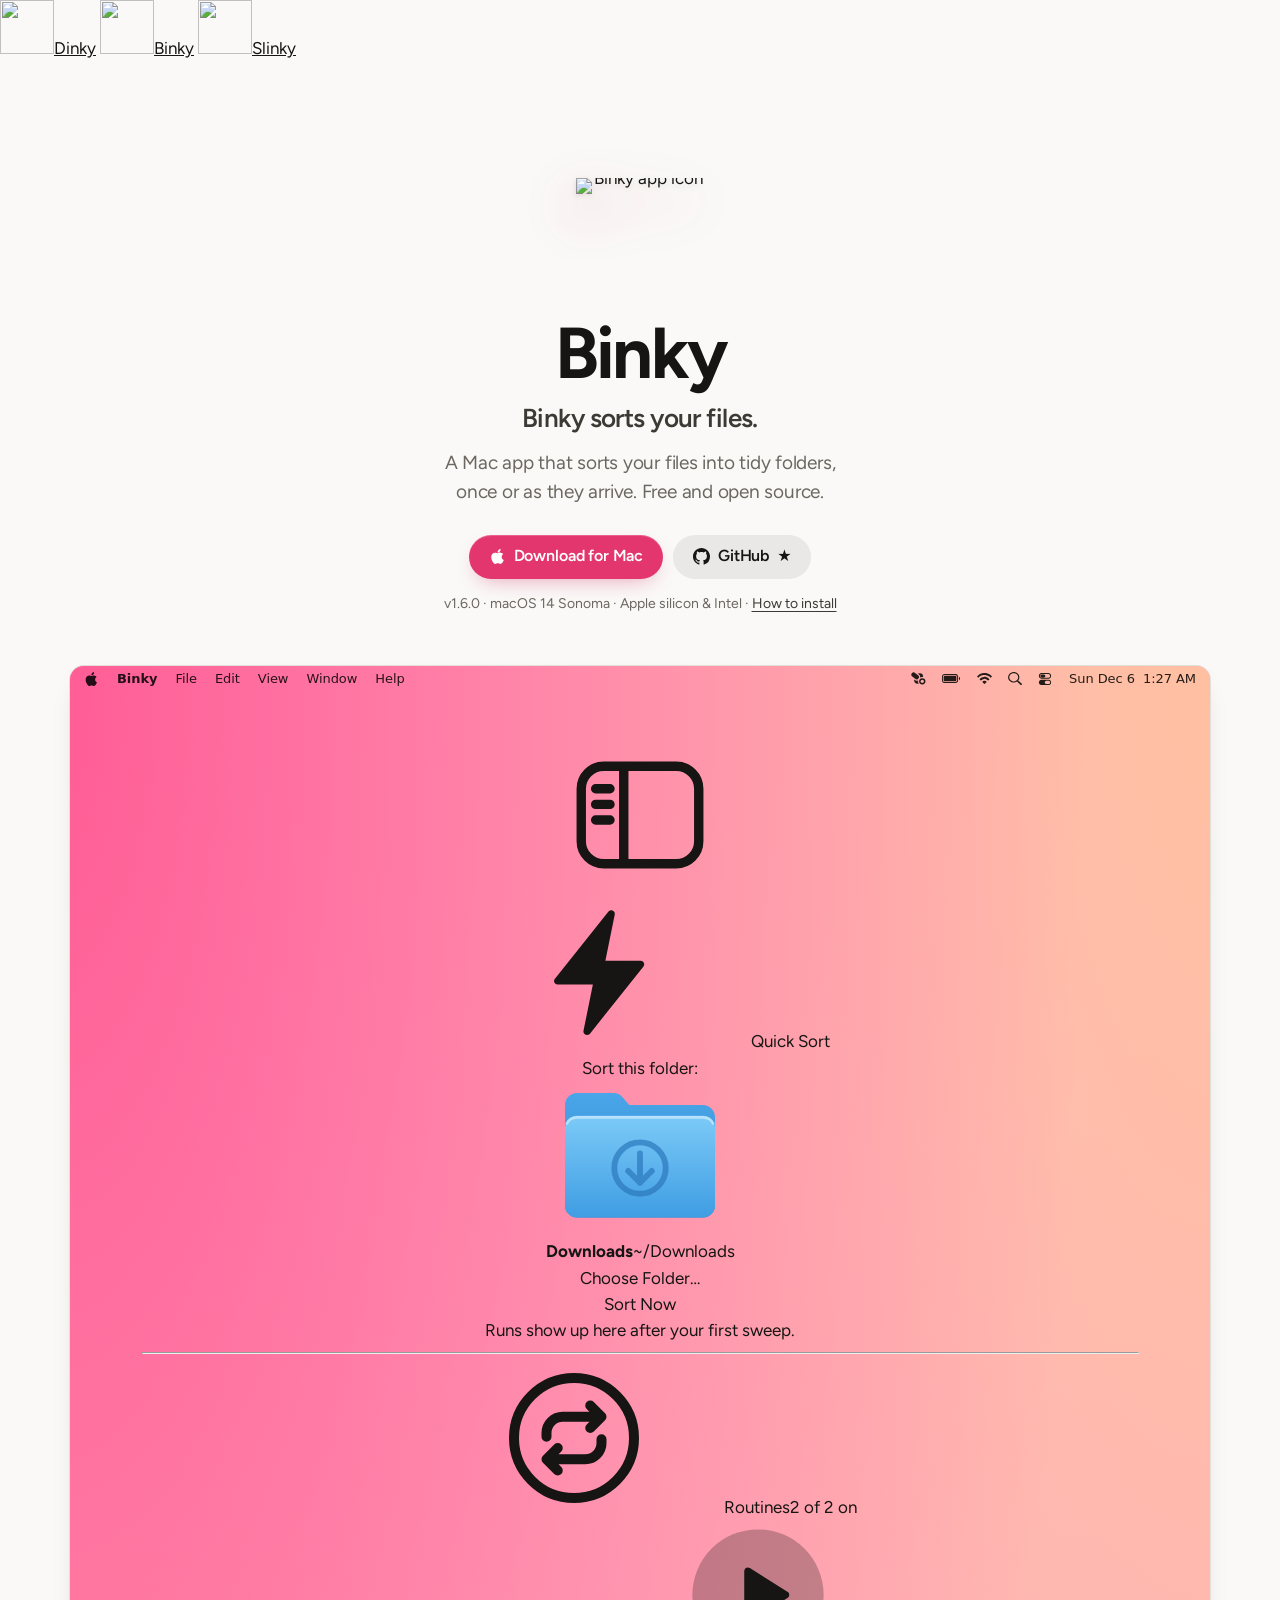
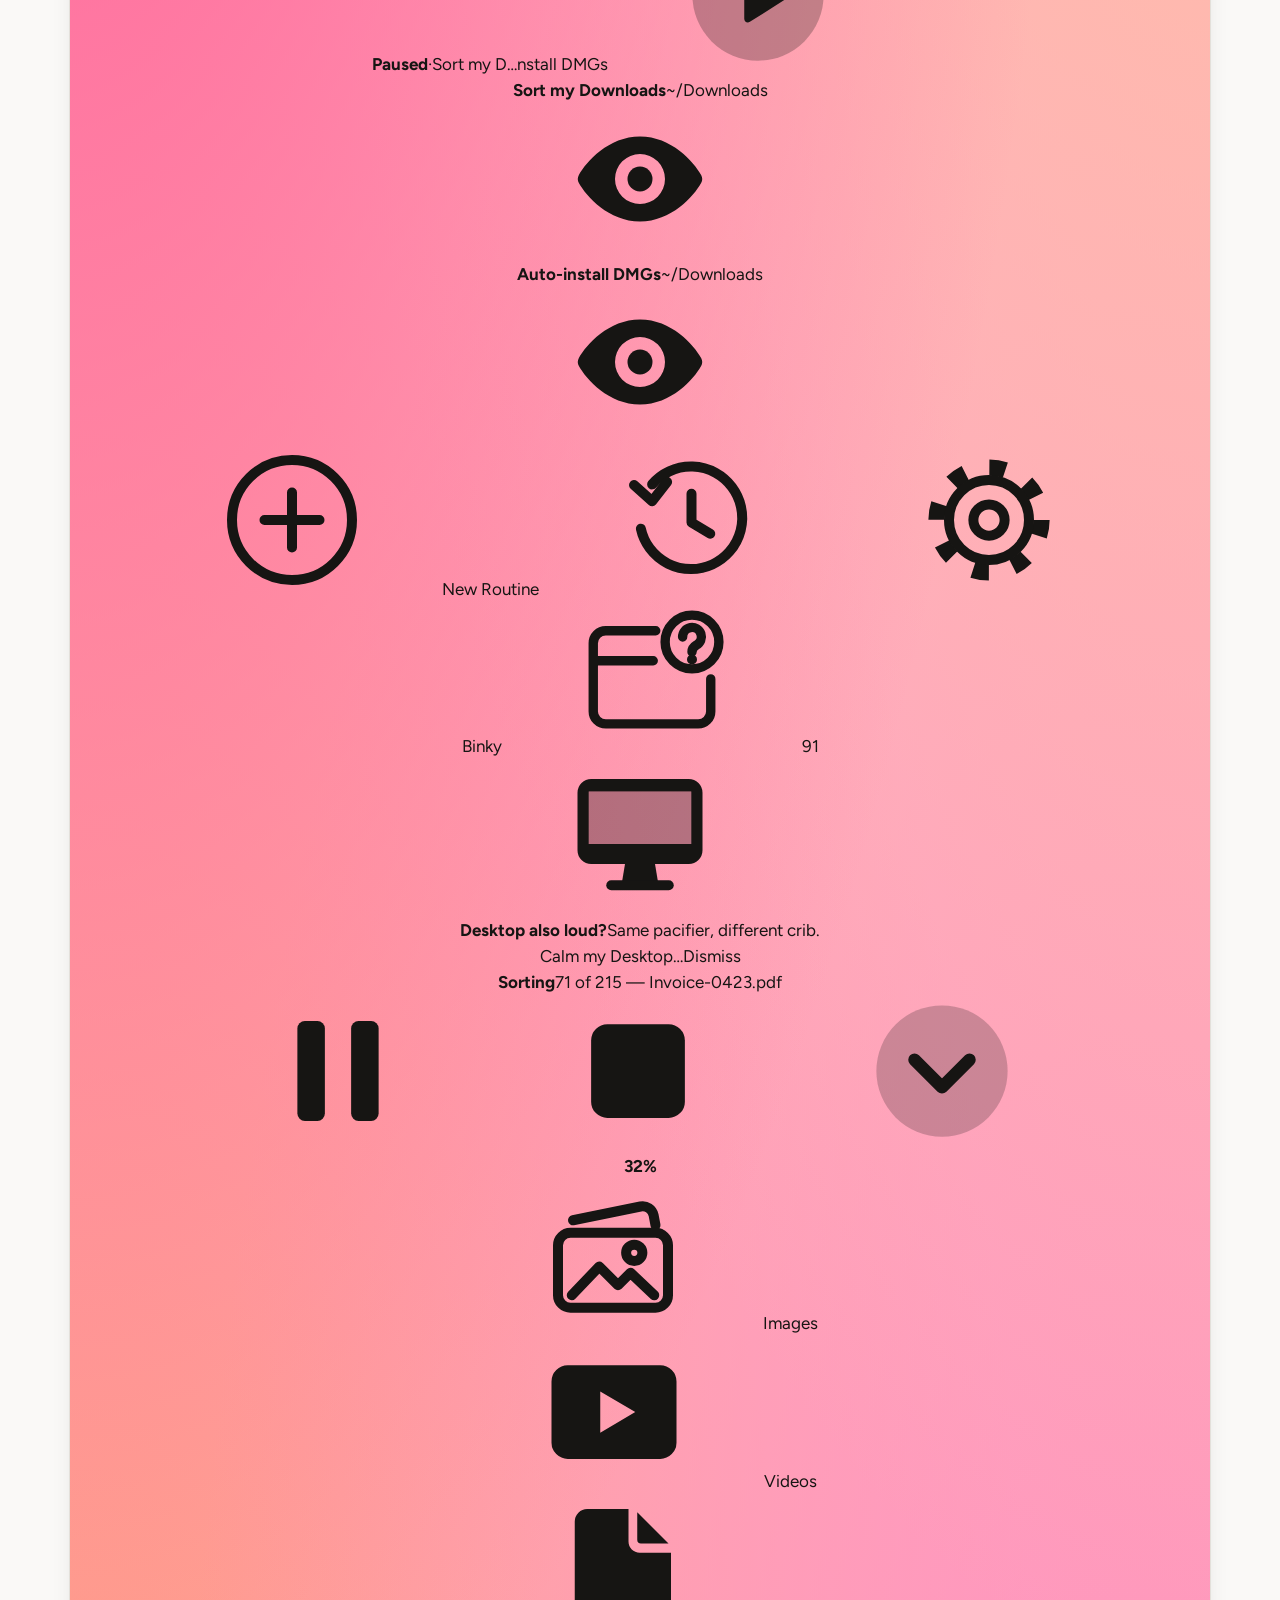
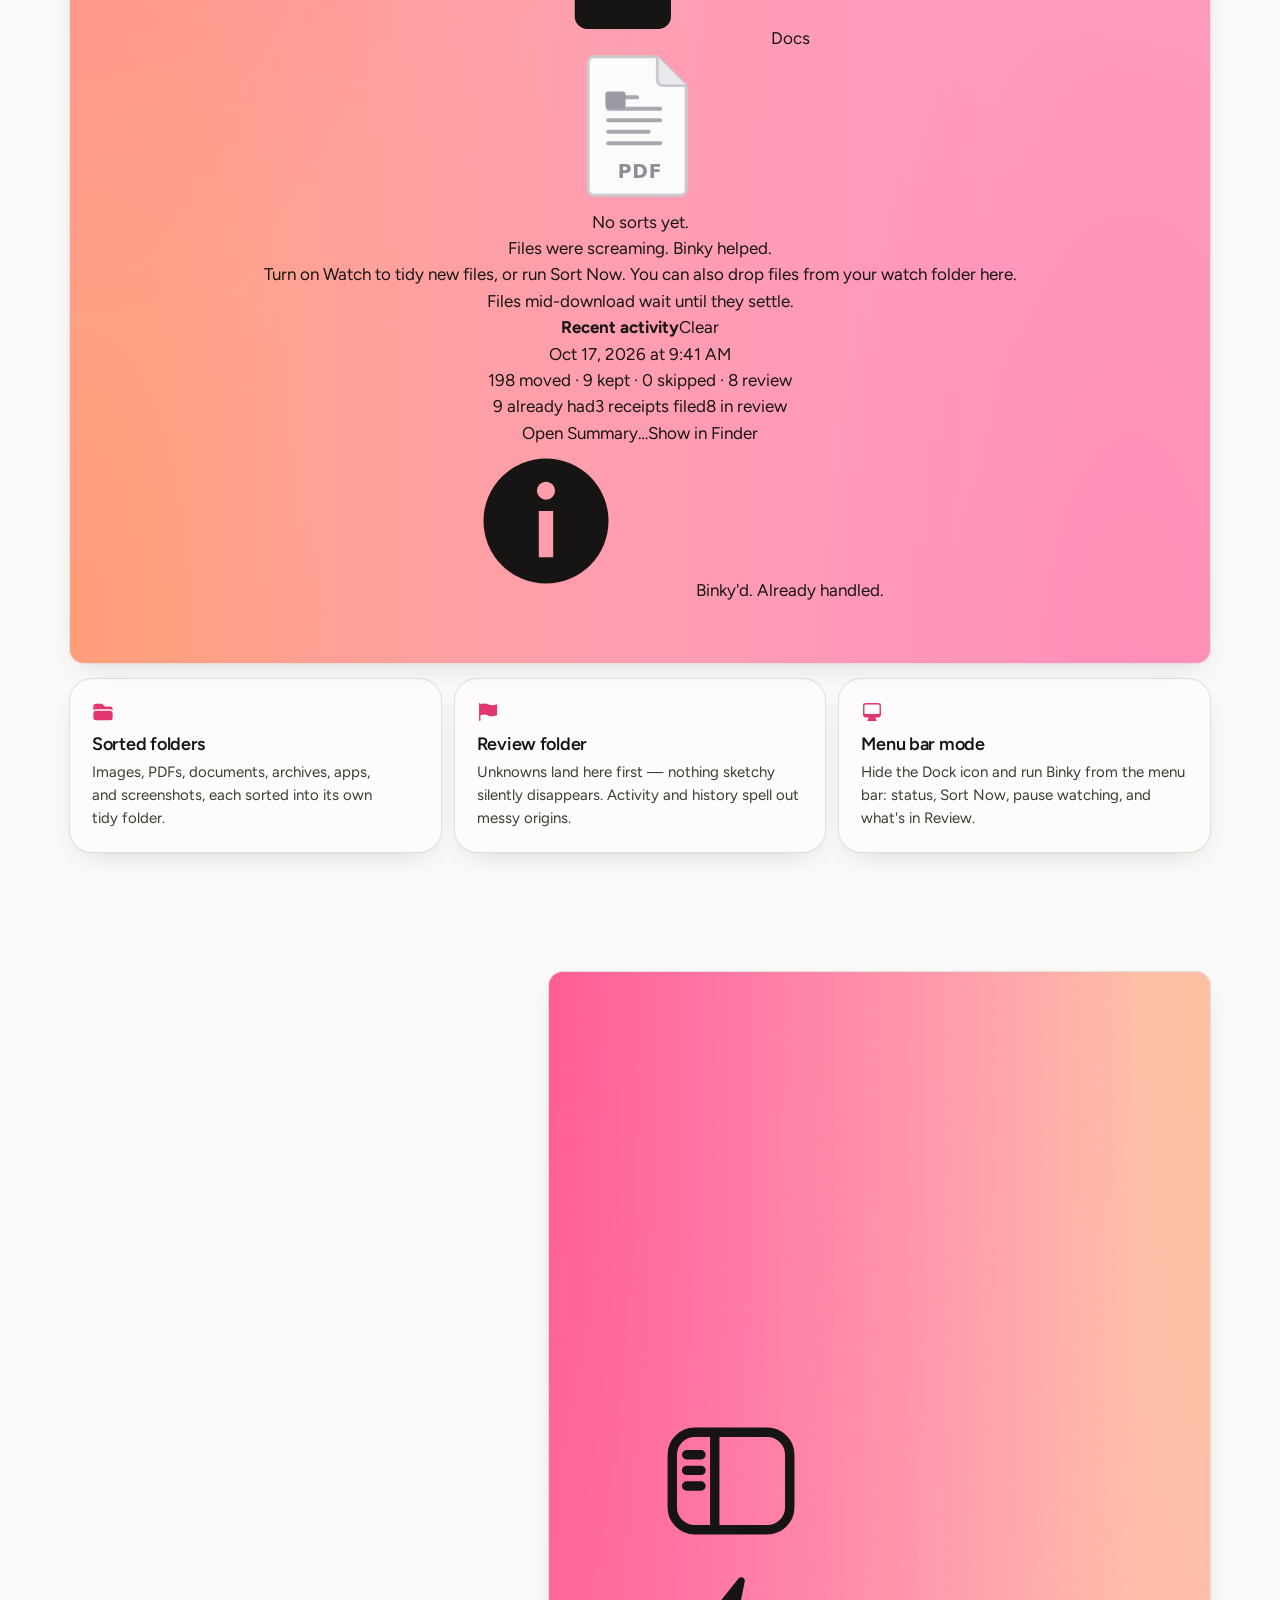
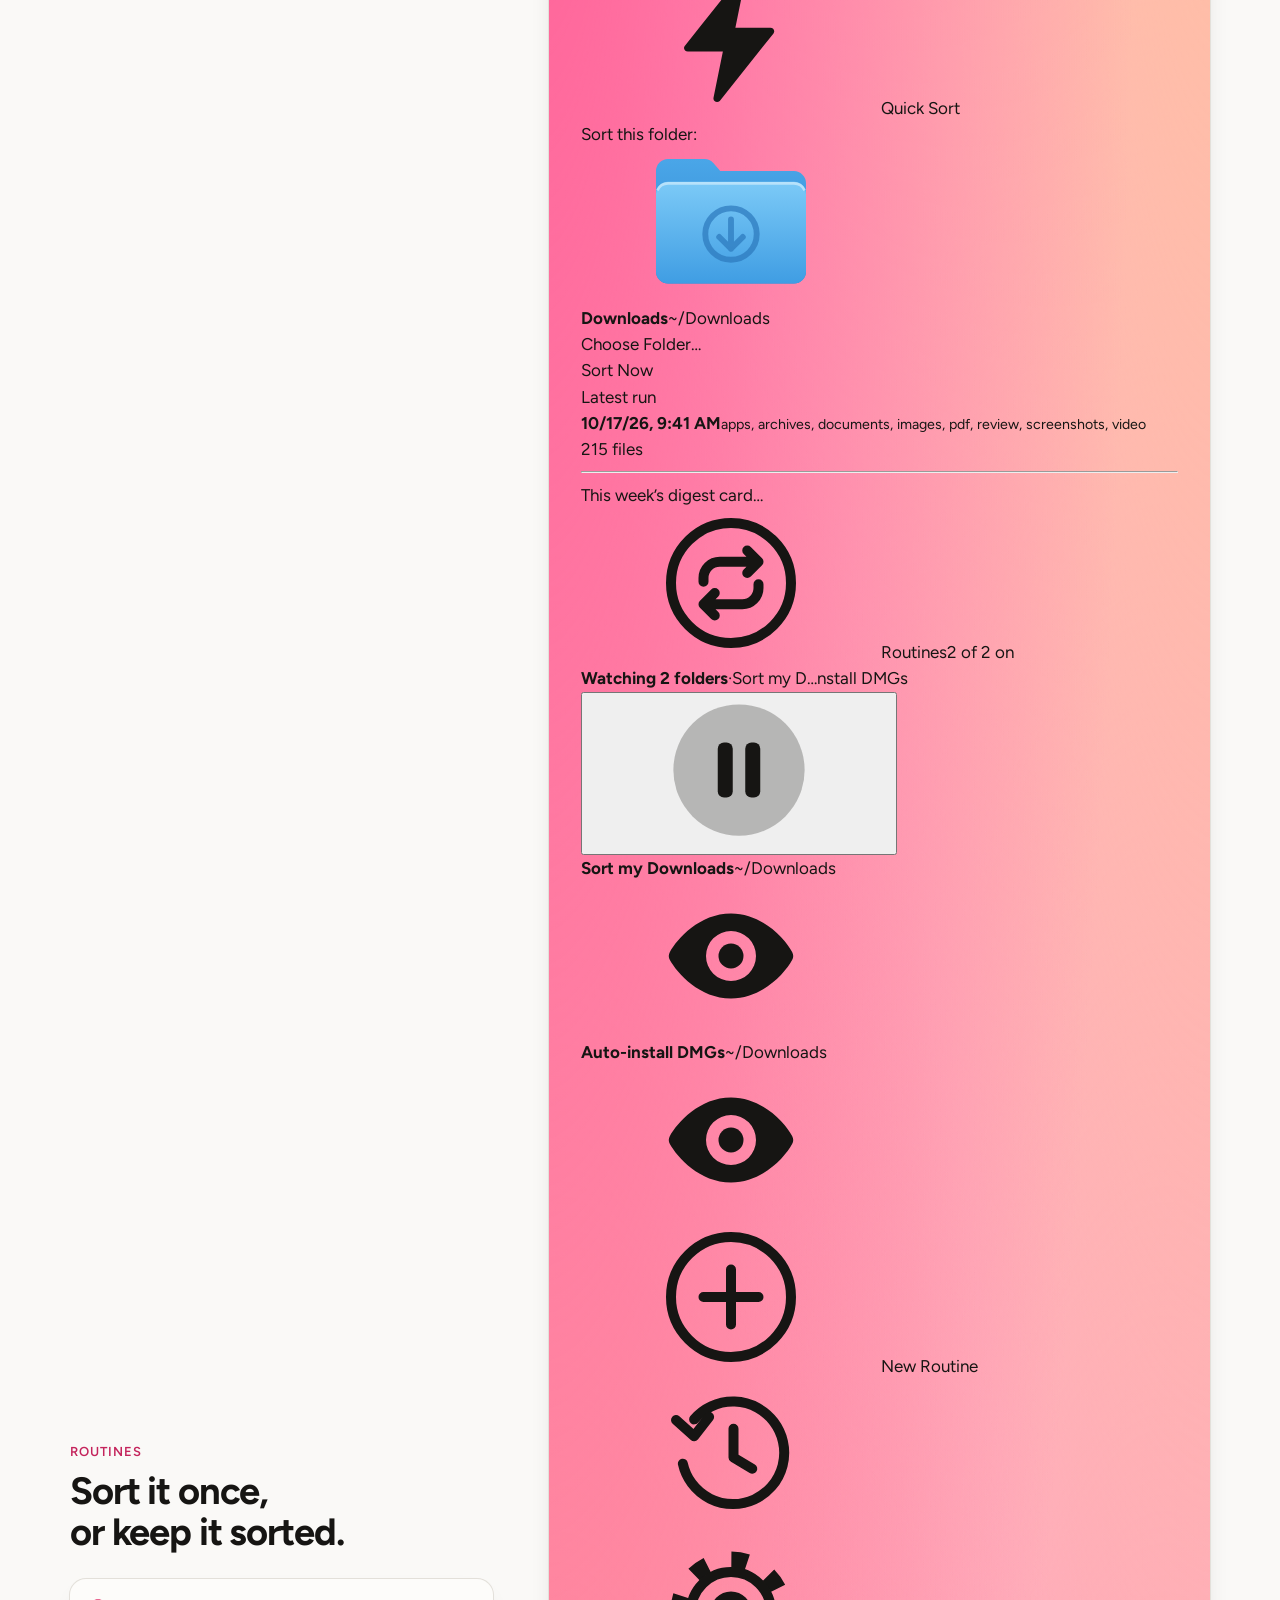
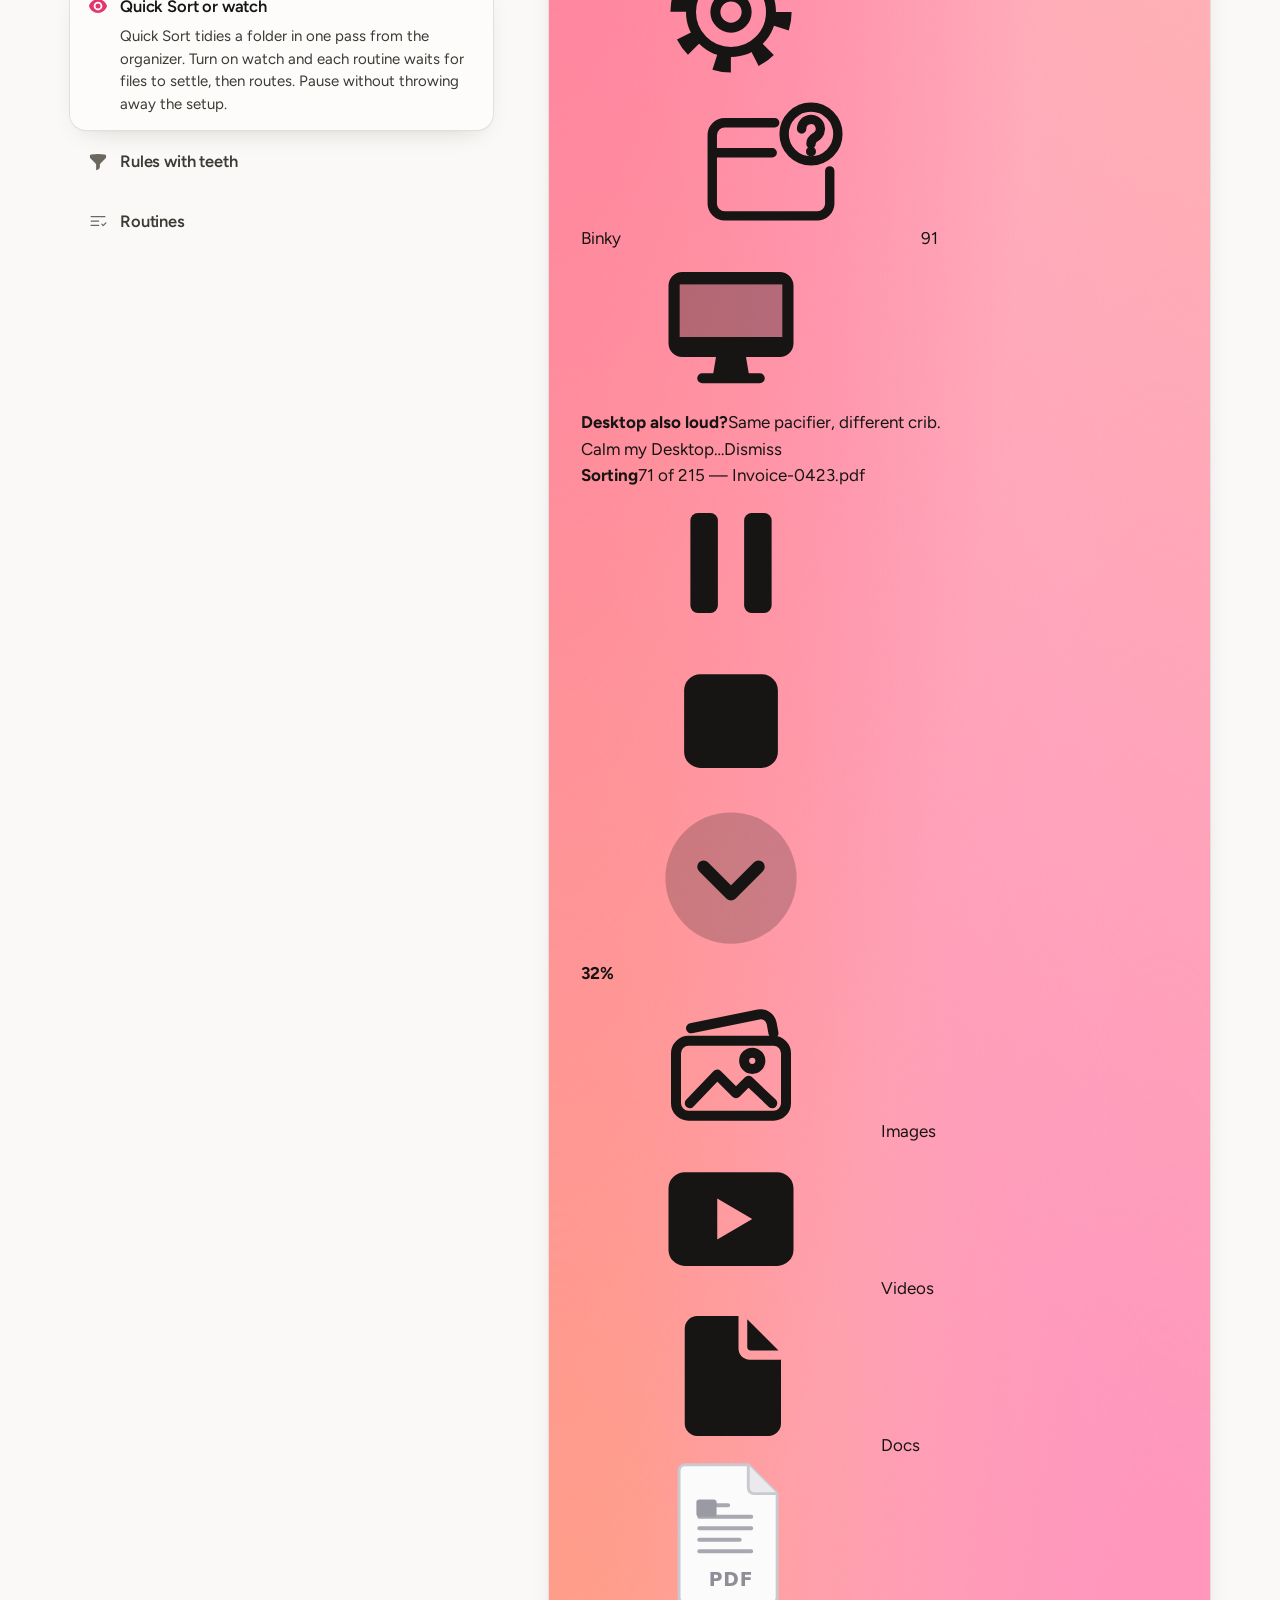
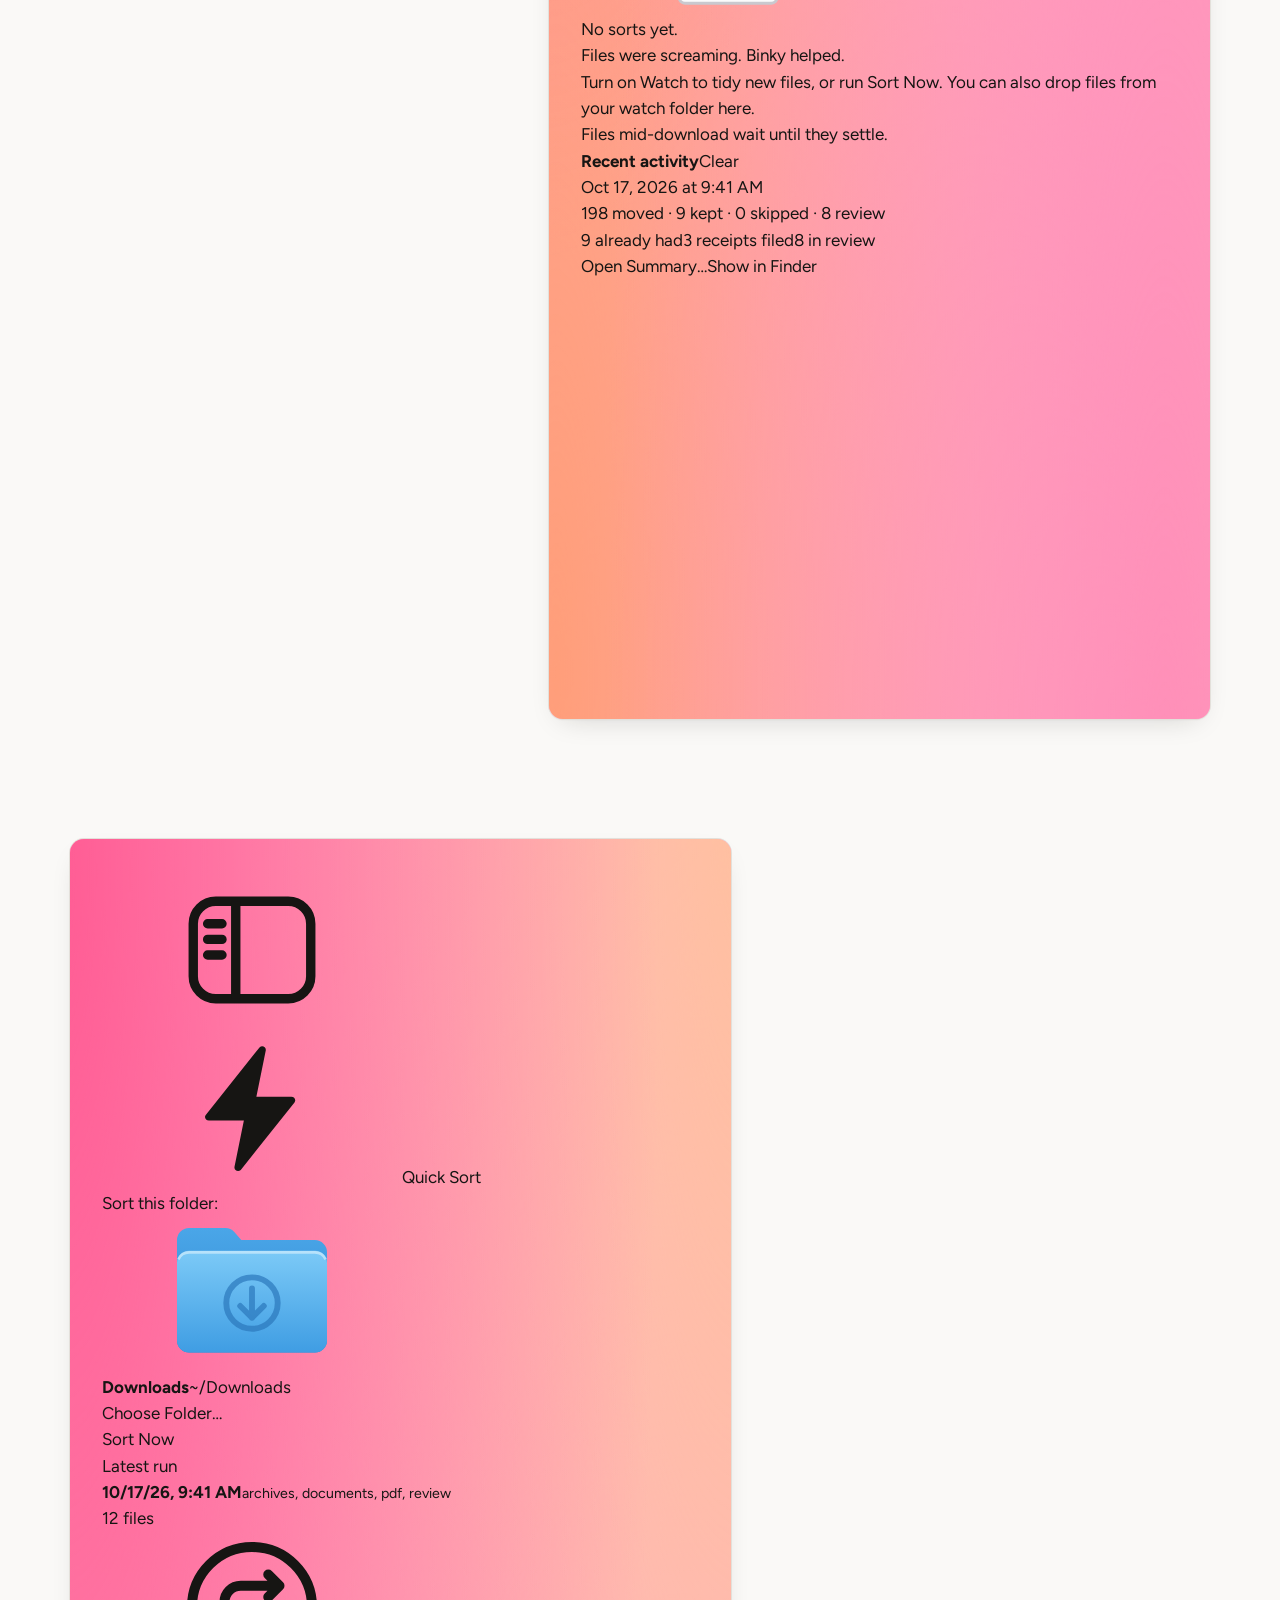
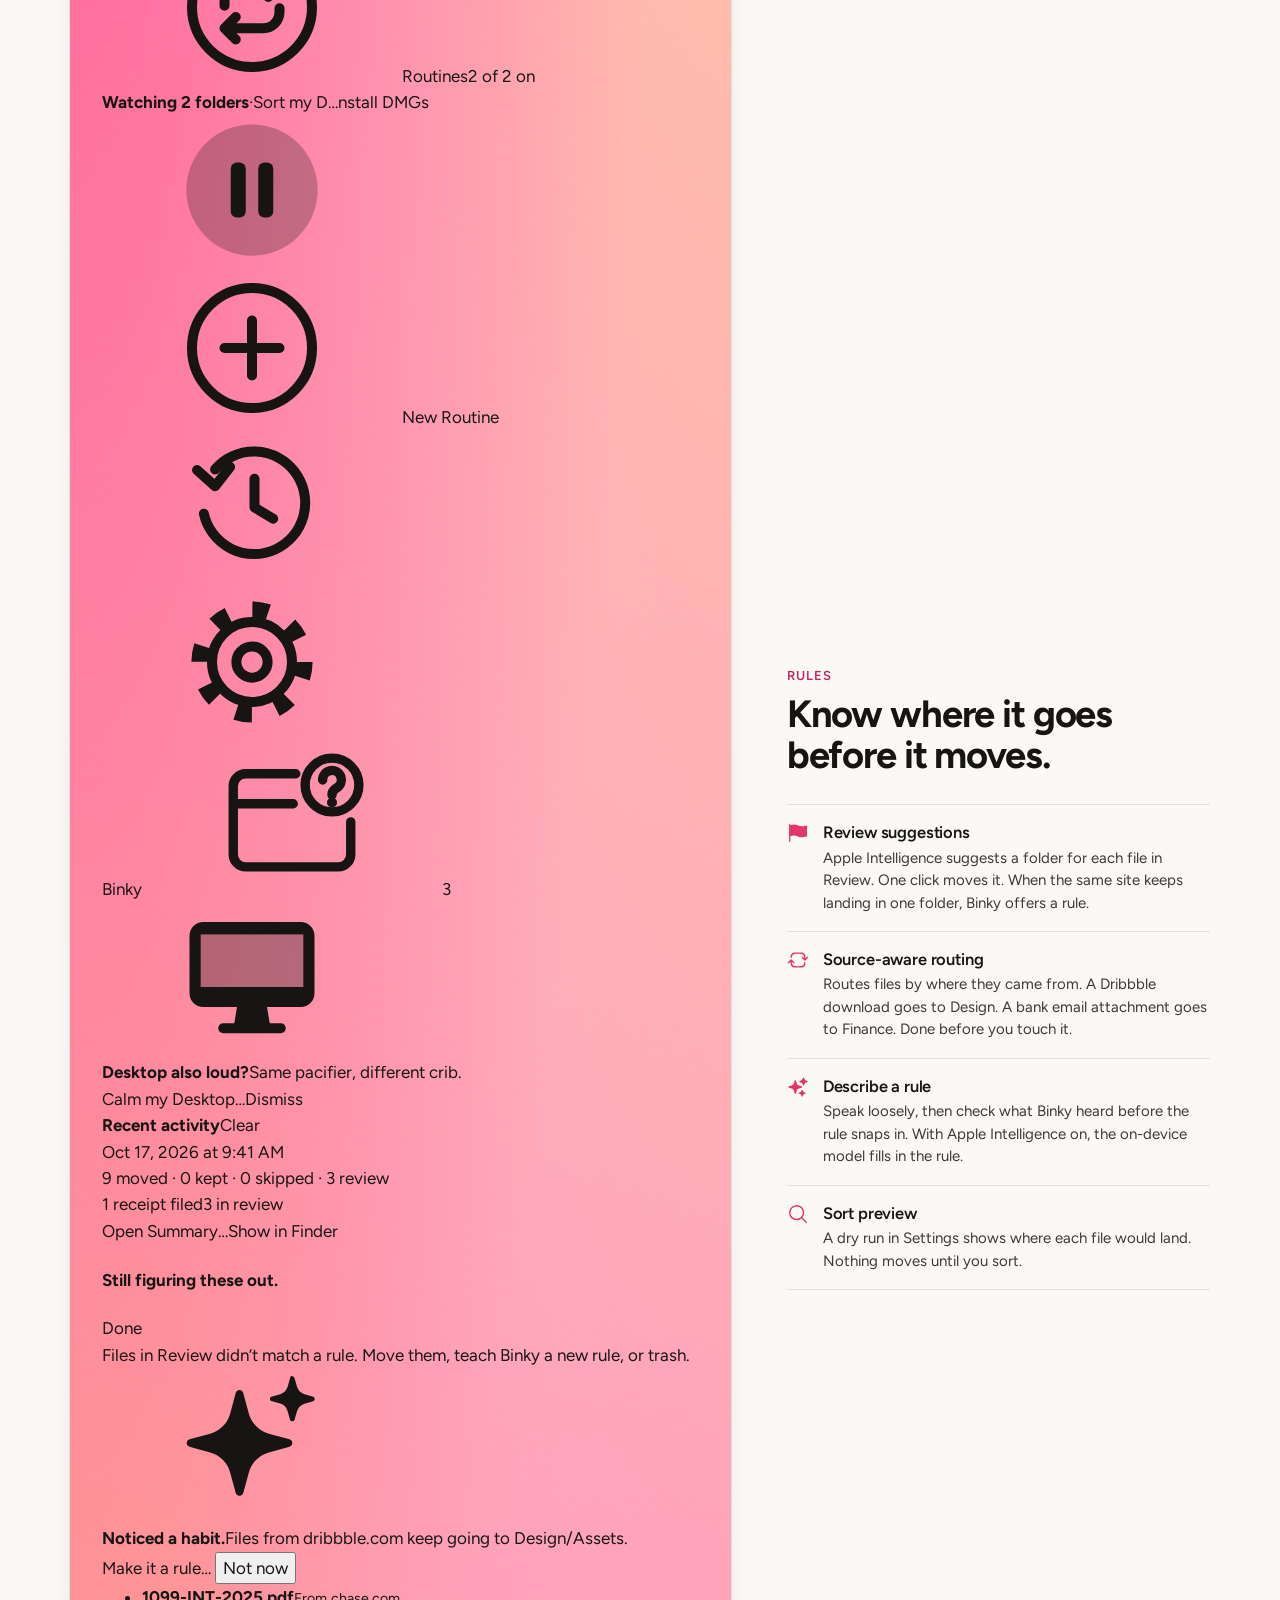
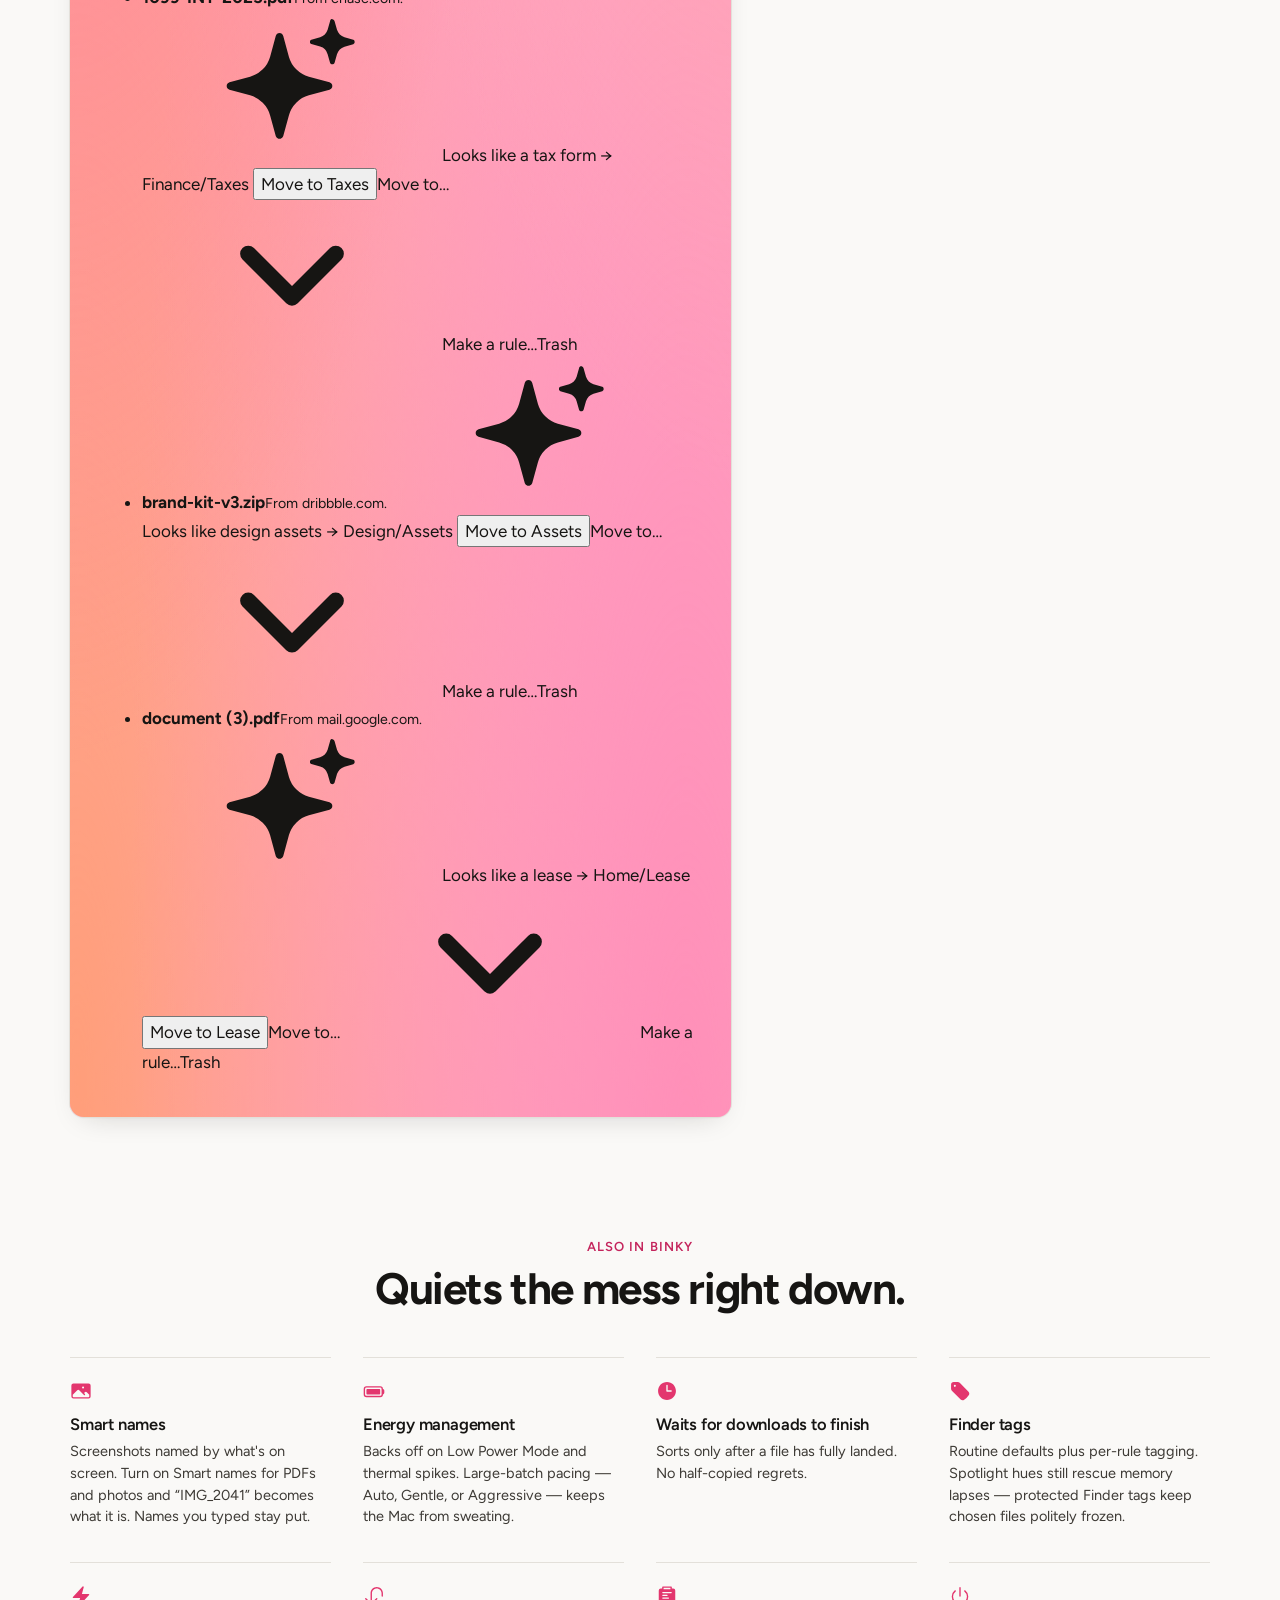
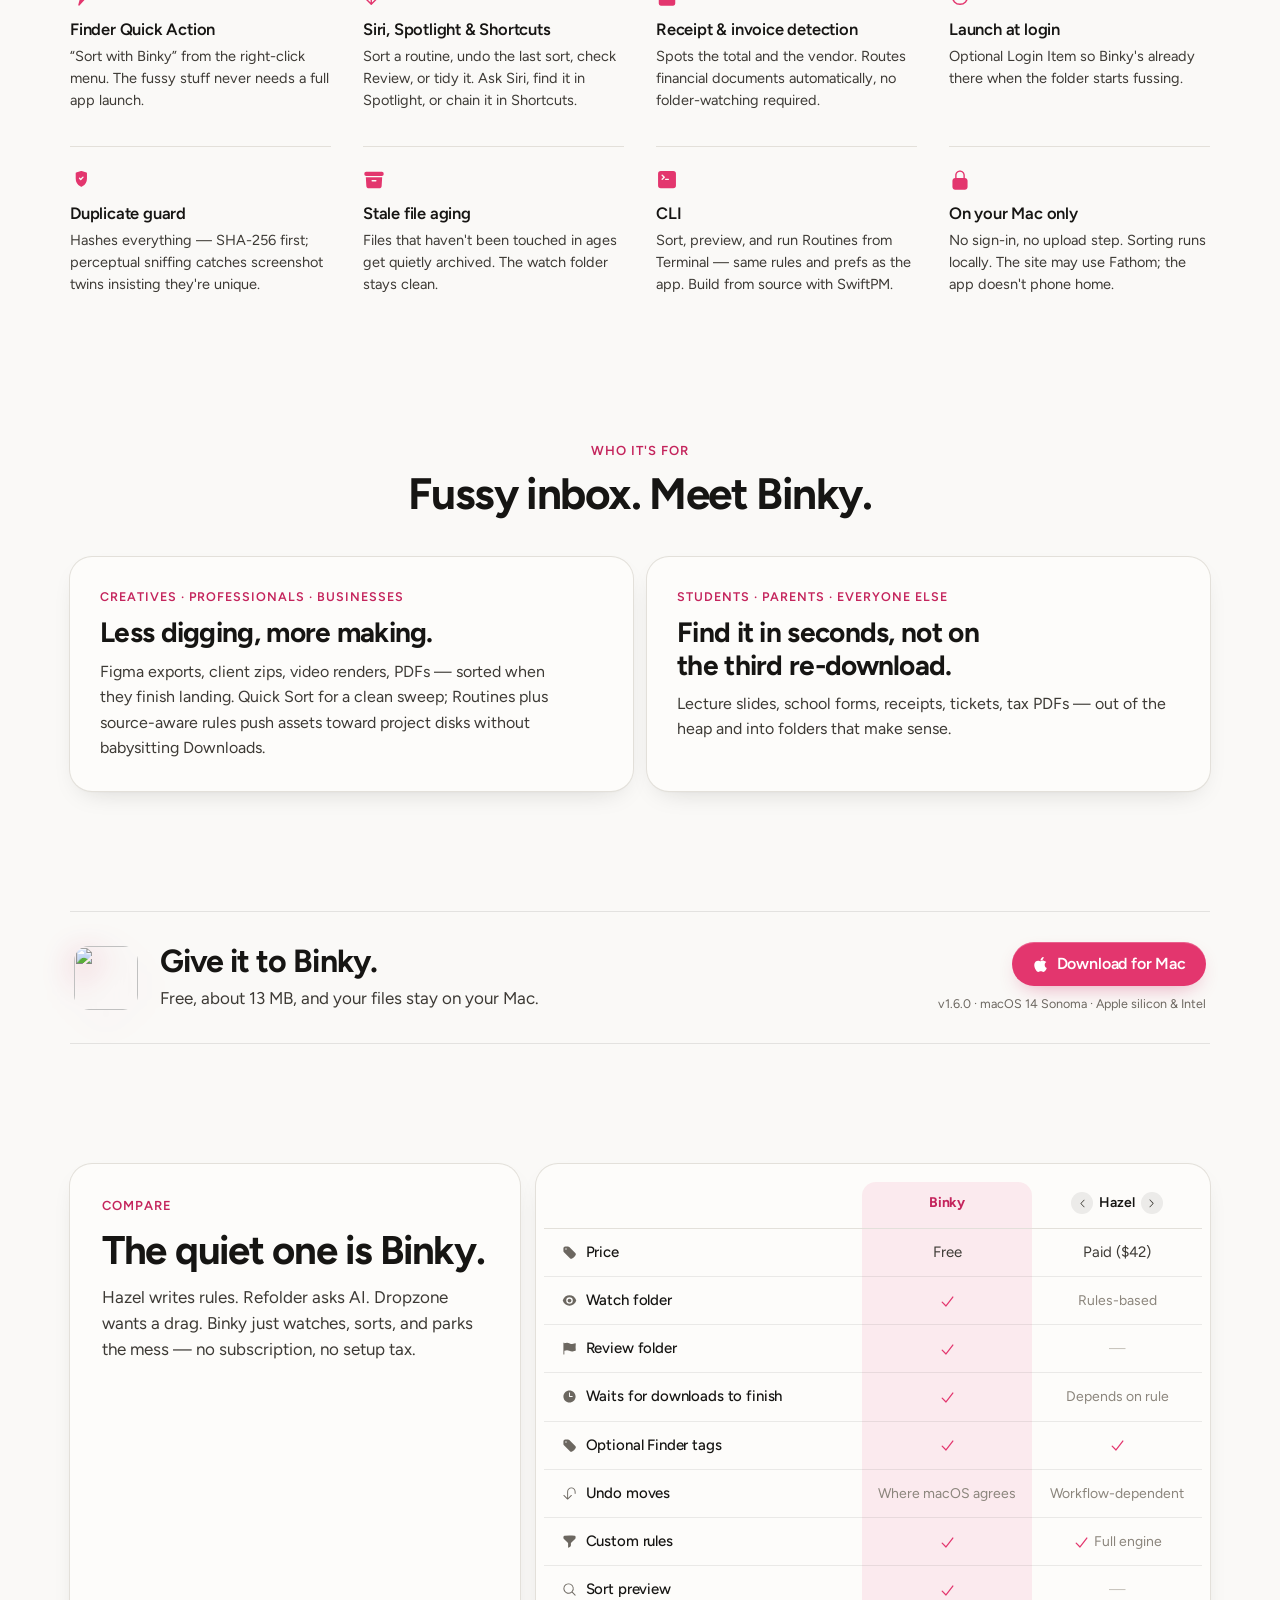
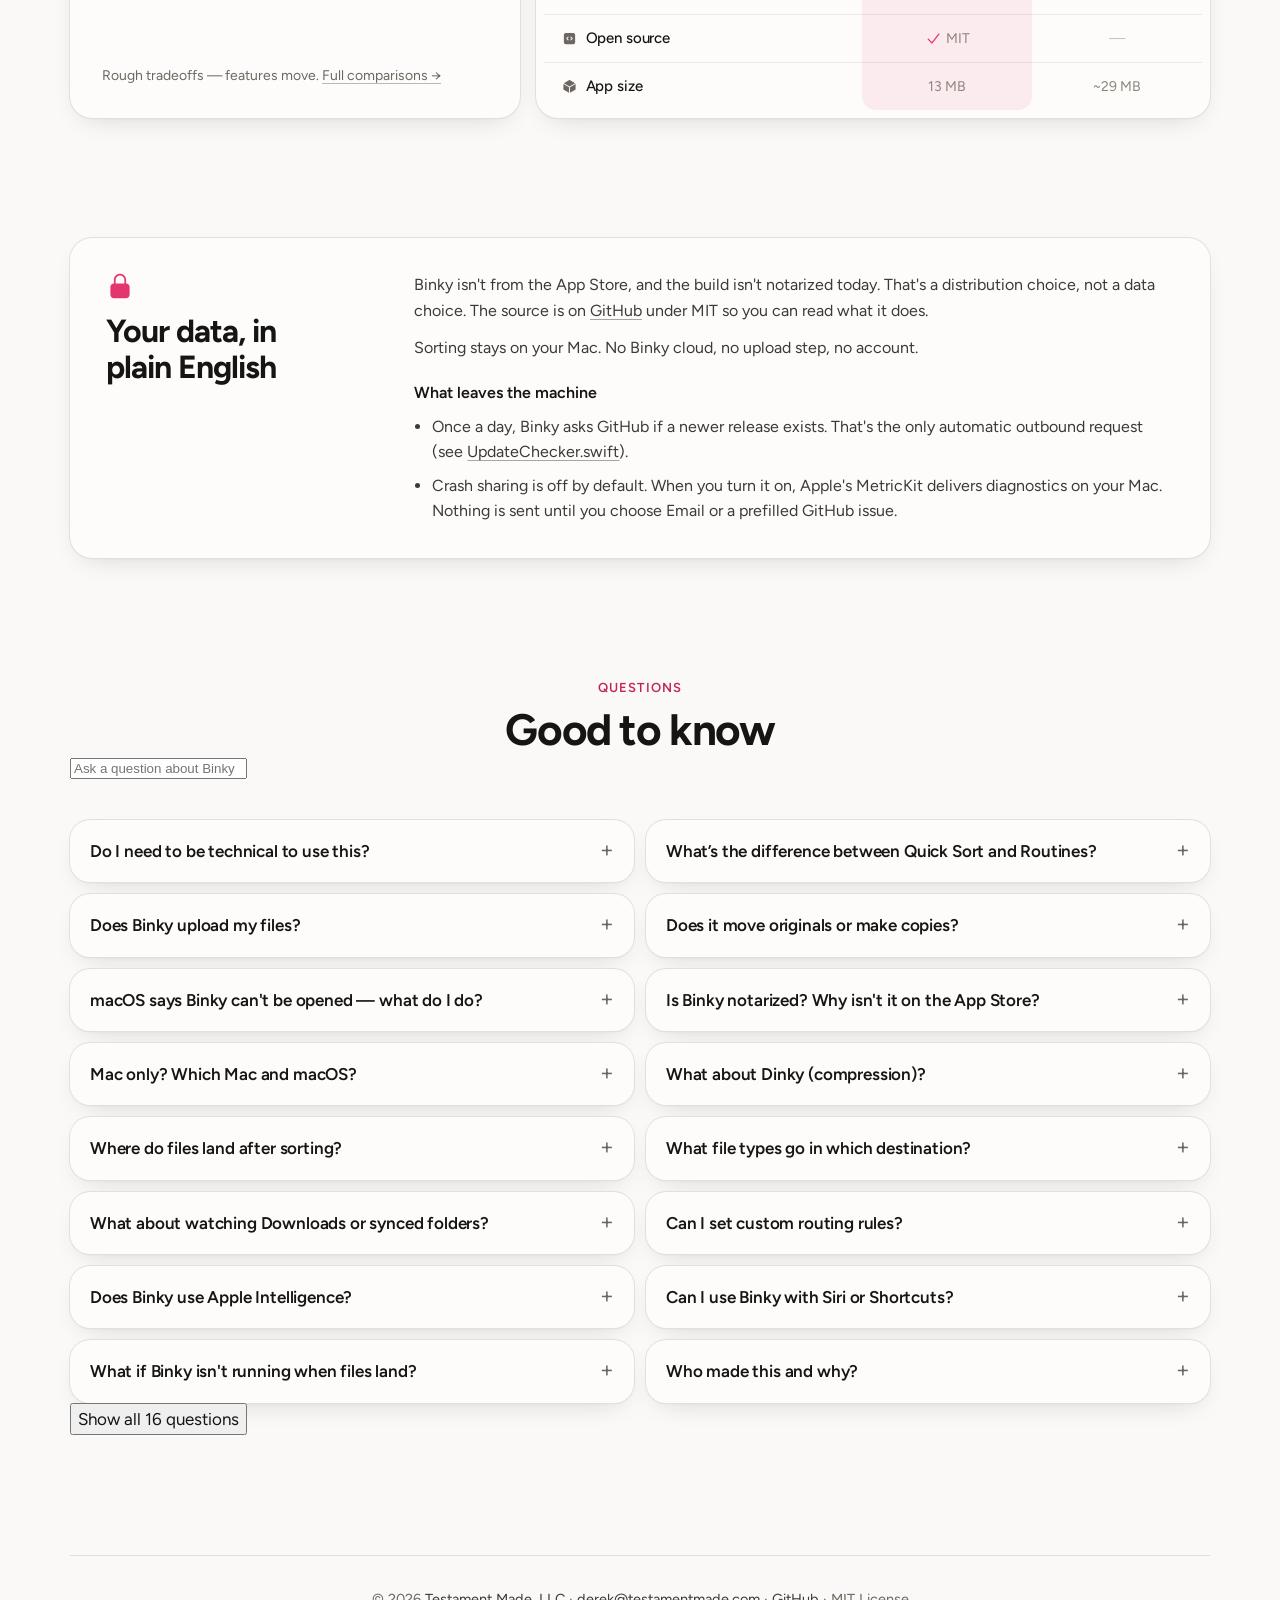
==== commit dd662d07: "Site: shorter Sorted folders and Menu bar mode cards Co-Authored-By: Claude Opus 5.5 <noreply@anthro" ====
--- a/site/index.html
+++ b/site/index.html
@@ -798,7 +798,7 @@
   </nav>
   <script src="/family-dock.js?v=0df45895" defer></script>
   <script src="/family-ask.js?v=4f426407" defer></script>
-  <script src="/family-menubar.js?v=e32ed2af" defer></script>
+  <script src="/family-menubar.js?v=feb6ffd6" defer></script>
   <script src="/app-ui.js" defer></script>
   <nav class="nav float-glass is-tucked" aria-label="Binky">
     <a class="nav__home" href="#top"><img src="/app-icon.webp" alt="" width="26" height="26" /><span class="nav__home-name">Binky</span></a>
@@ -931,7 +931,7 @@
       <div class="ss-card ss-card-feature">
             <svg class="feature-icon" xmlns="http://www.w3.org/2000/svg" viewBox="0 0 24 24" fill="currentColor" aria-hidden="true"><path d="M19.5 21a3 3 0 0 0 3-3v-4.5a3 3 0 0 0-3-3h-15a3 3 0 0 0-3 3V18a3 3 0 0 0 3 3h15ZM1.5 10.146V6a3 3 0 0 1 3-3h5.379a2.25 2.25 0 0 1 1.59.659l2.122 2.121c.14.141.331.22.53.22H19.5a3 3 0 0 1 3 3v1.146A4.483 4.483 0 0 0 19.5 9h-15a4.483 4.483 0 0 0-3 1.146Z"/><path fill-rule="evenodd" d="M12 12.75a.75.75 0 0 1 .75.75v3.69l1.72-1.72a.75.75 0 1 1 1.06 1.06l-3 3a.75.75 0 0 1-1.06 0l-3-3a.75.75 0 1 1 1.06-1.06l1.72 1.72v-3.69a.75.75 0 0 1 .75-.75Z" clip-rule="evenodd"/></svg>
             <h3>Sorted folders</h3>
-            <p>Images, PDFs, media, documents, archives, apps, screenshots, misc — each routed into tidy destinations inside the fussy folder you&apos;re calming.</p>
+            <p>Images, PDFs, documents, archives, apps, and screenshots, each sorted into its own tidy folder.</p>
       </div>
       <div class="ss-card ss-card-feature">
             <svg class="feature-icon" xmlns="http://www.w3.org/2000/svg" viewBox="0 0 24 24" fill="currentColor" aria-hidden="true"><path fill-rule="evenodd" d="M3 2.25a.75.75 0 0 1 .75.75v.54l1.838-.46a9.75 9.75 0 0 1 6.725.738l.108.054A8.25 8.25 0 0 0 18 4.524l3.11-.732a.75.75 0 0 1 .917.81 47.784 47.784 0 0 0 .005 10.337.75.75 0 0 1-.574.812l-3.114.733a9.75 9.75 0 0 1-6.594-.77l-.108-.054a8.25 8.25 0 0 0-5.69-.625l-2.202.55V21a.75.75 0 0 1-1.5 0V3A.75.75 0 0 1 3 2.25Z" clip-rule="evenodd"/></svg>
@@ -943,7 +943,7 @@
               <path fill-rule="evenodd" d="M2.25 5.25a3 3 0 0 1 3-3h13.5a3 3 0 0 1 3 3V15a3 3 0 0 1-3 3h-3v.257c0 .597.237 1.17.659 1.591l.621.622a.75.75 0 0 1-.53 1.28h-9a.75.75 0 0 1-.53-1.28l.621-.622a2.25 2.25 0 0 0 .659-1.59V18h-3a3 3 0 0 1-3-3V5.25Zm1.5 0v7.5a1.5 1.5 0 0 0 1.5 1.5h13.5a1.5 1.5 0 0 0 1.5-1.5v-7.5a1.5 1.5 0 0 0-1.5-1.5H5.25a1.5 1.5 0 0 0-1.5 1.5Z" clip-rule="evenodd"/>
             </svg>
             <h3>Menu bar mode</h3>
-            <p>Hide the Dock icon and run Binky from the menu bar. On macOS 27 the pacifier opens a glass panel: status, Sort Now, pause watching, and what&apos;s waiting in Review.</p>
+            <p>Hide the Dock icon and run Binky from the menu bar: status, Sort Now, pause watching, and what&apos;s in Review.</p>
       </div>
     </div>
   </section>
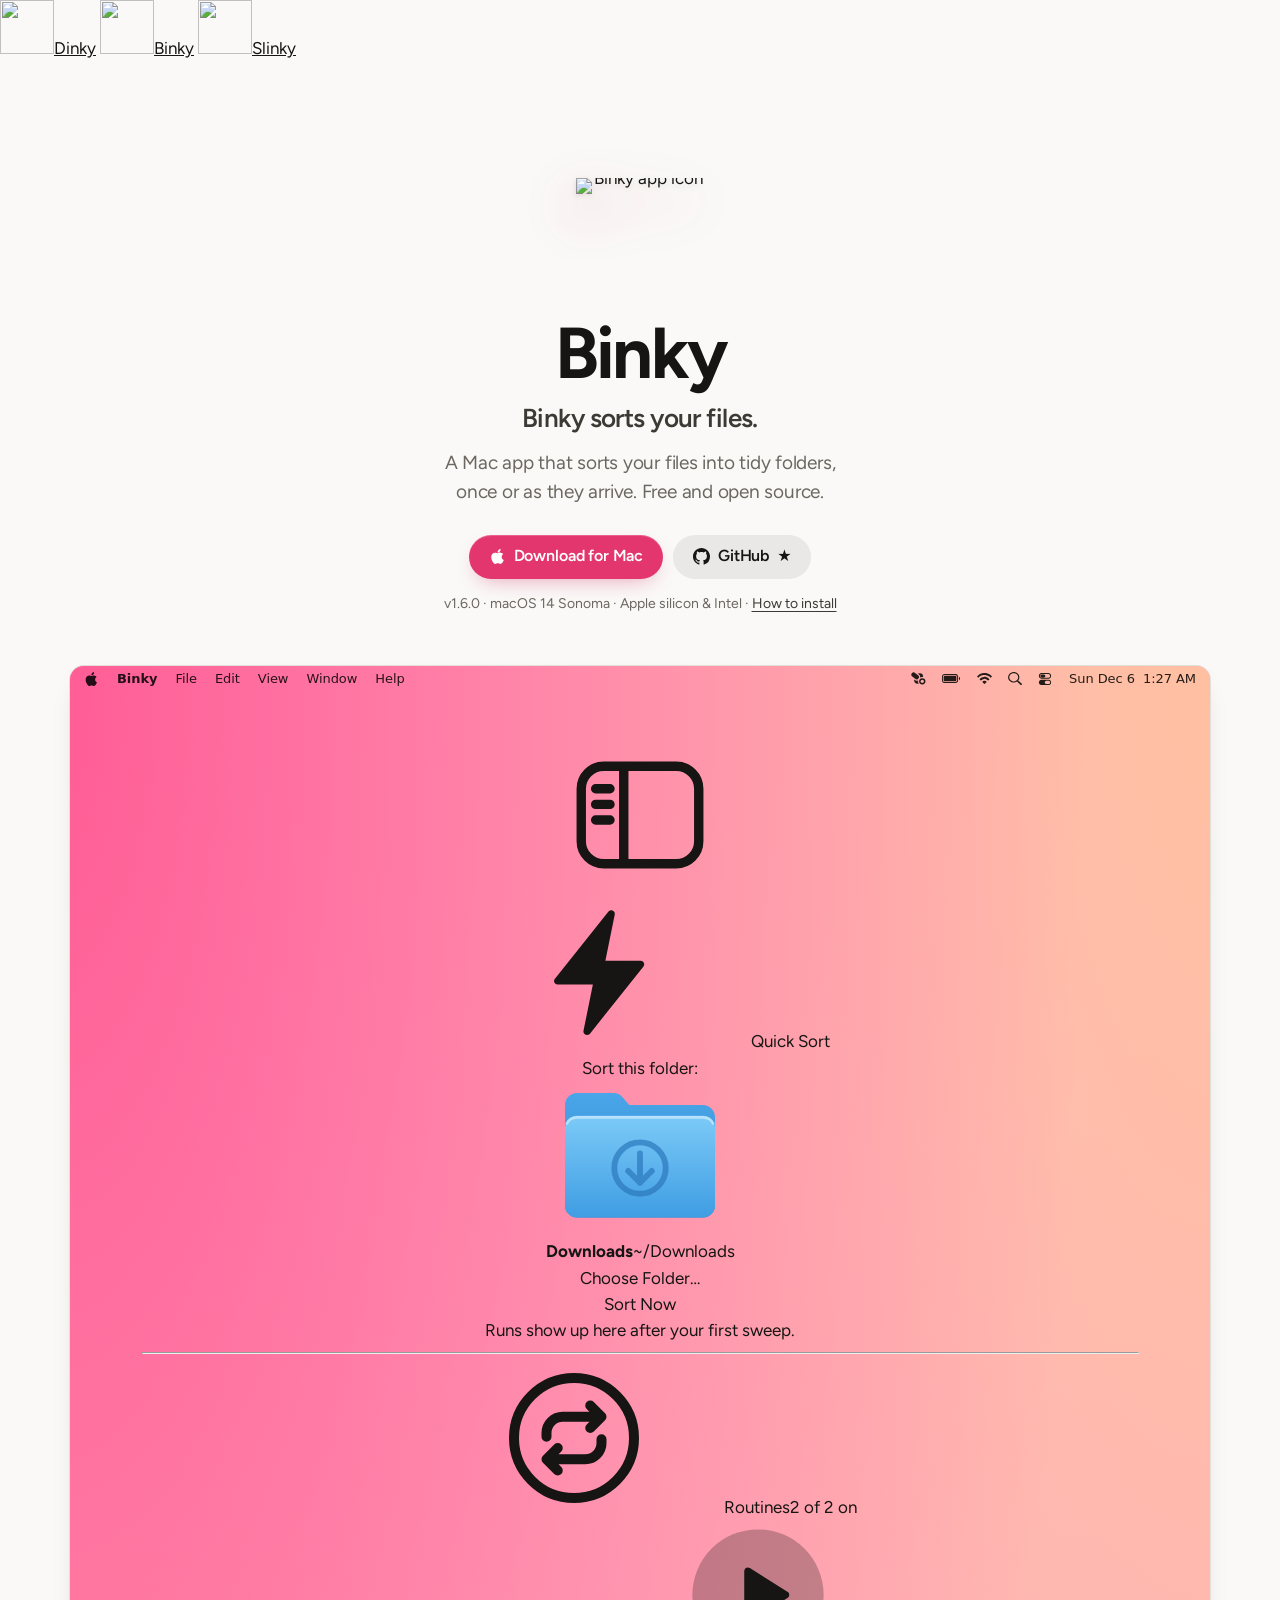
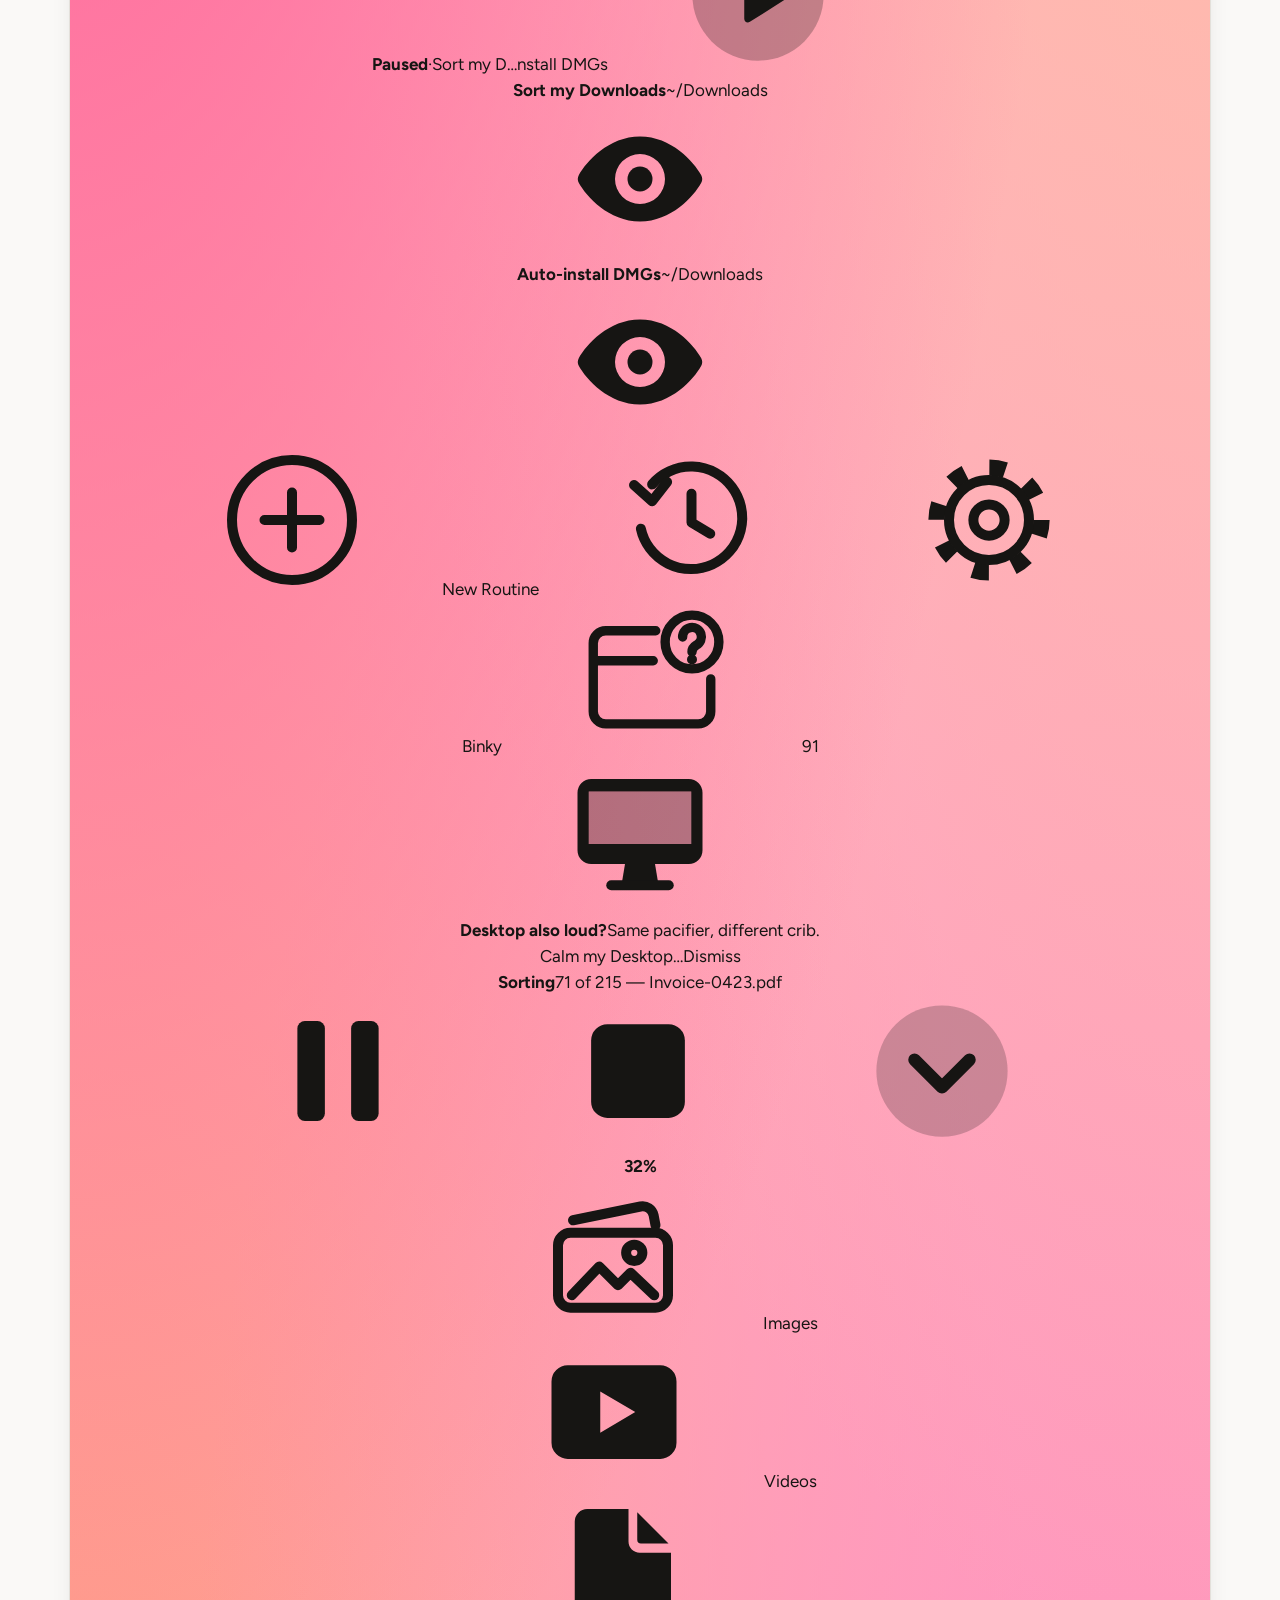
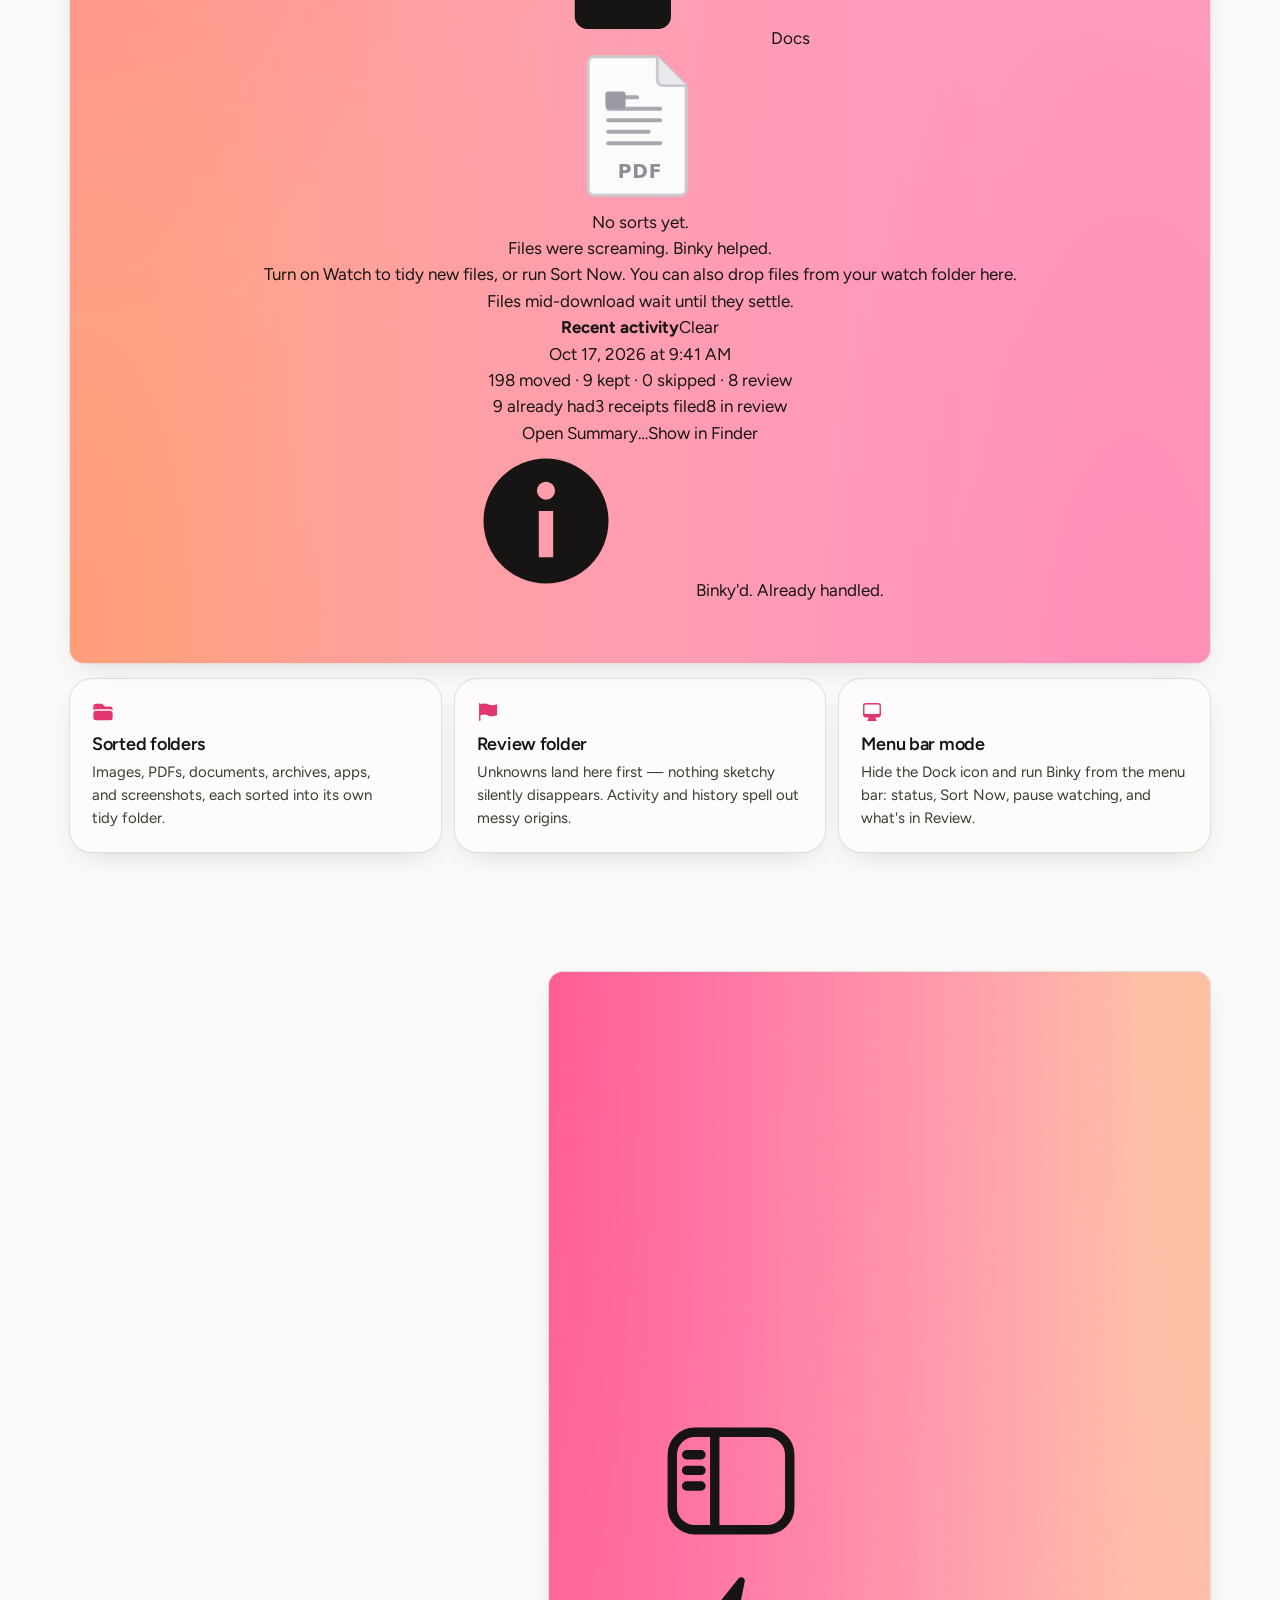
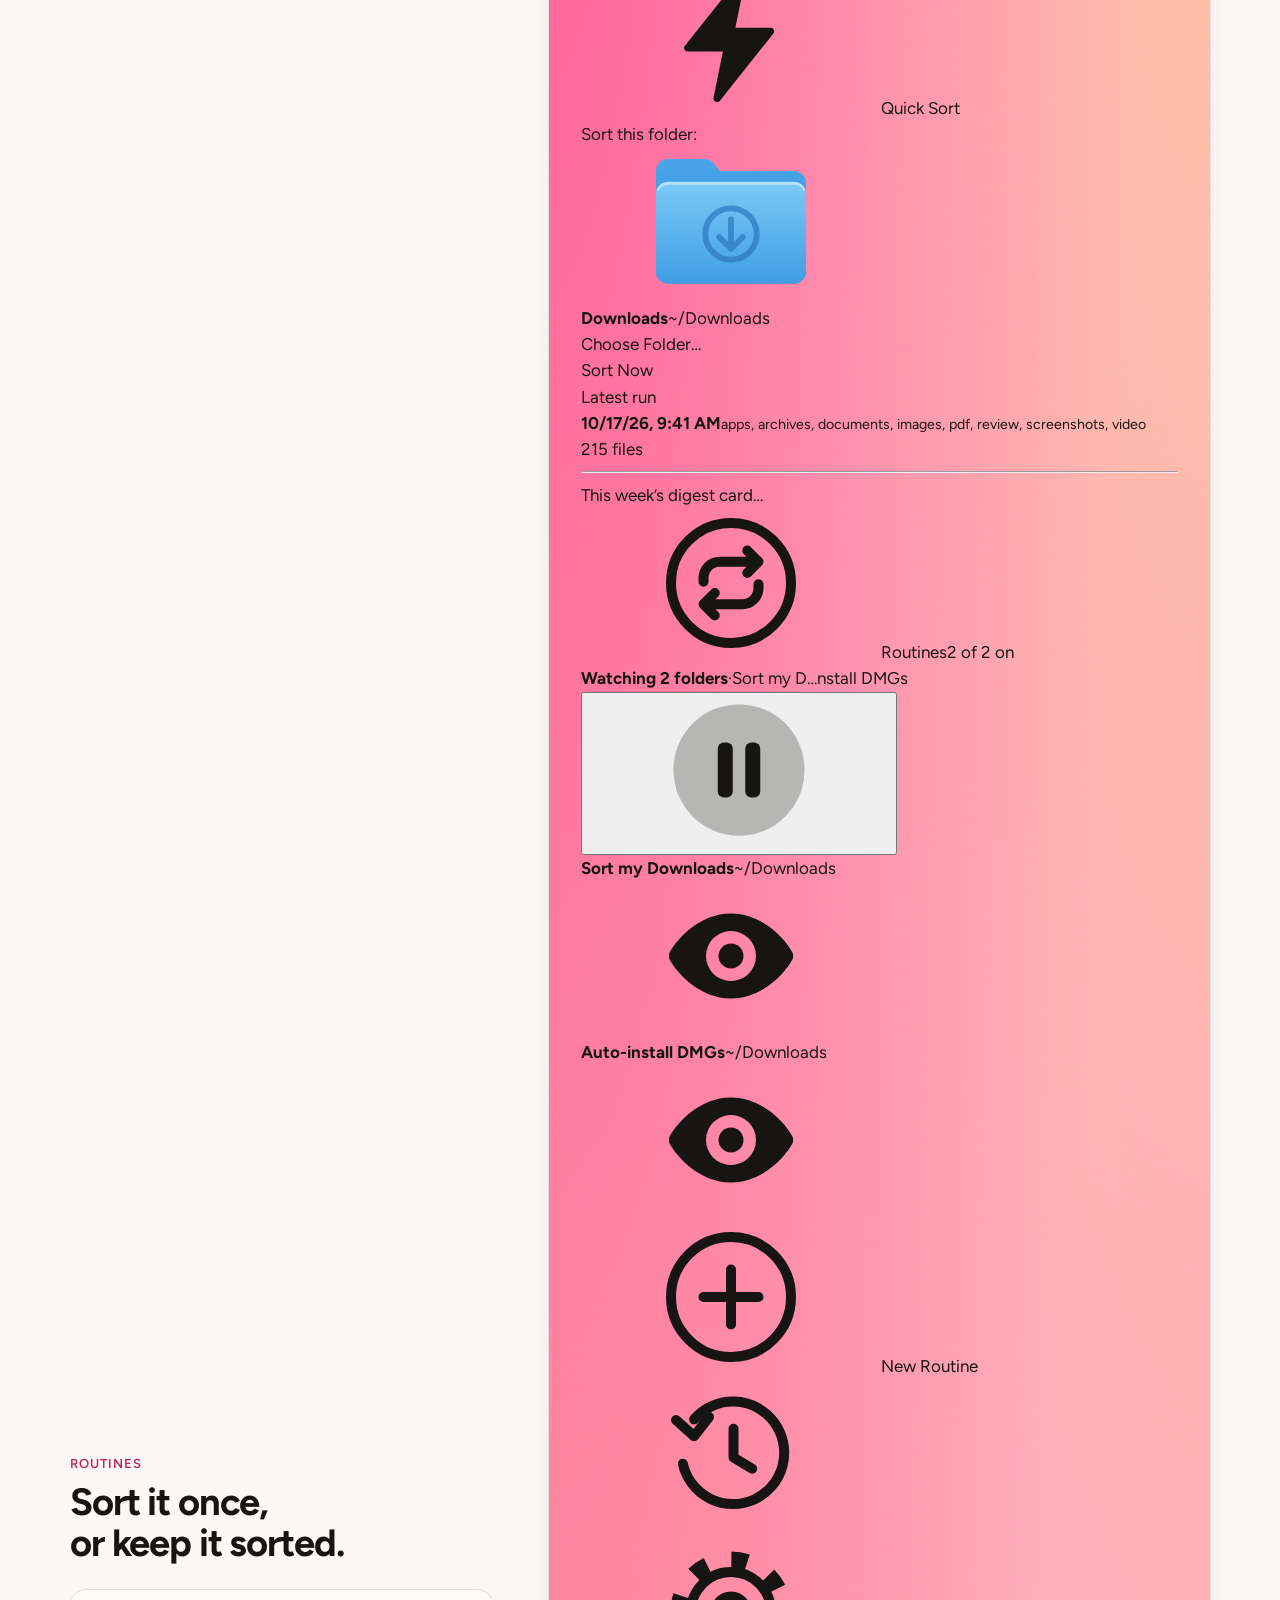
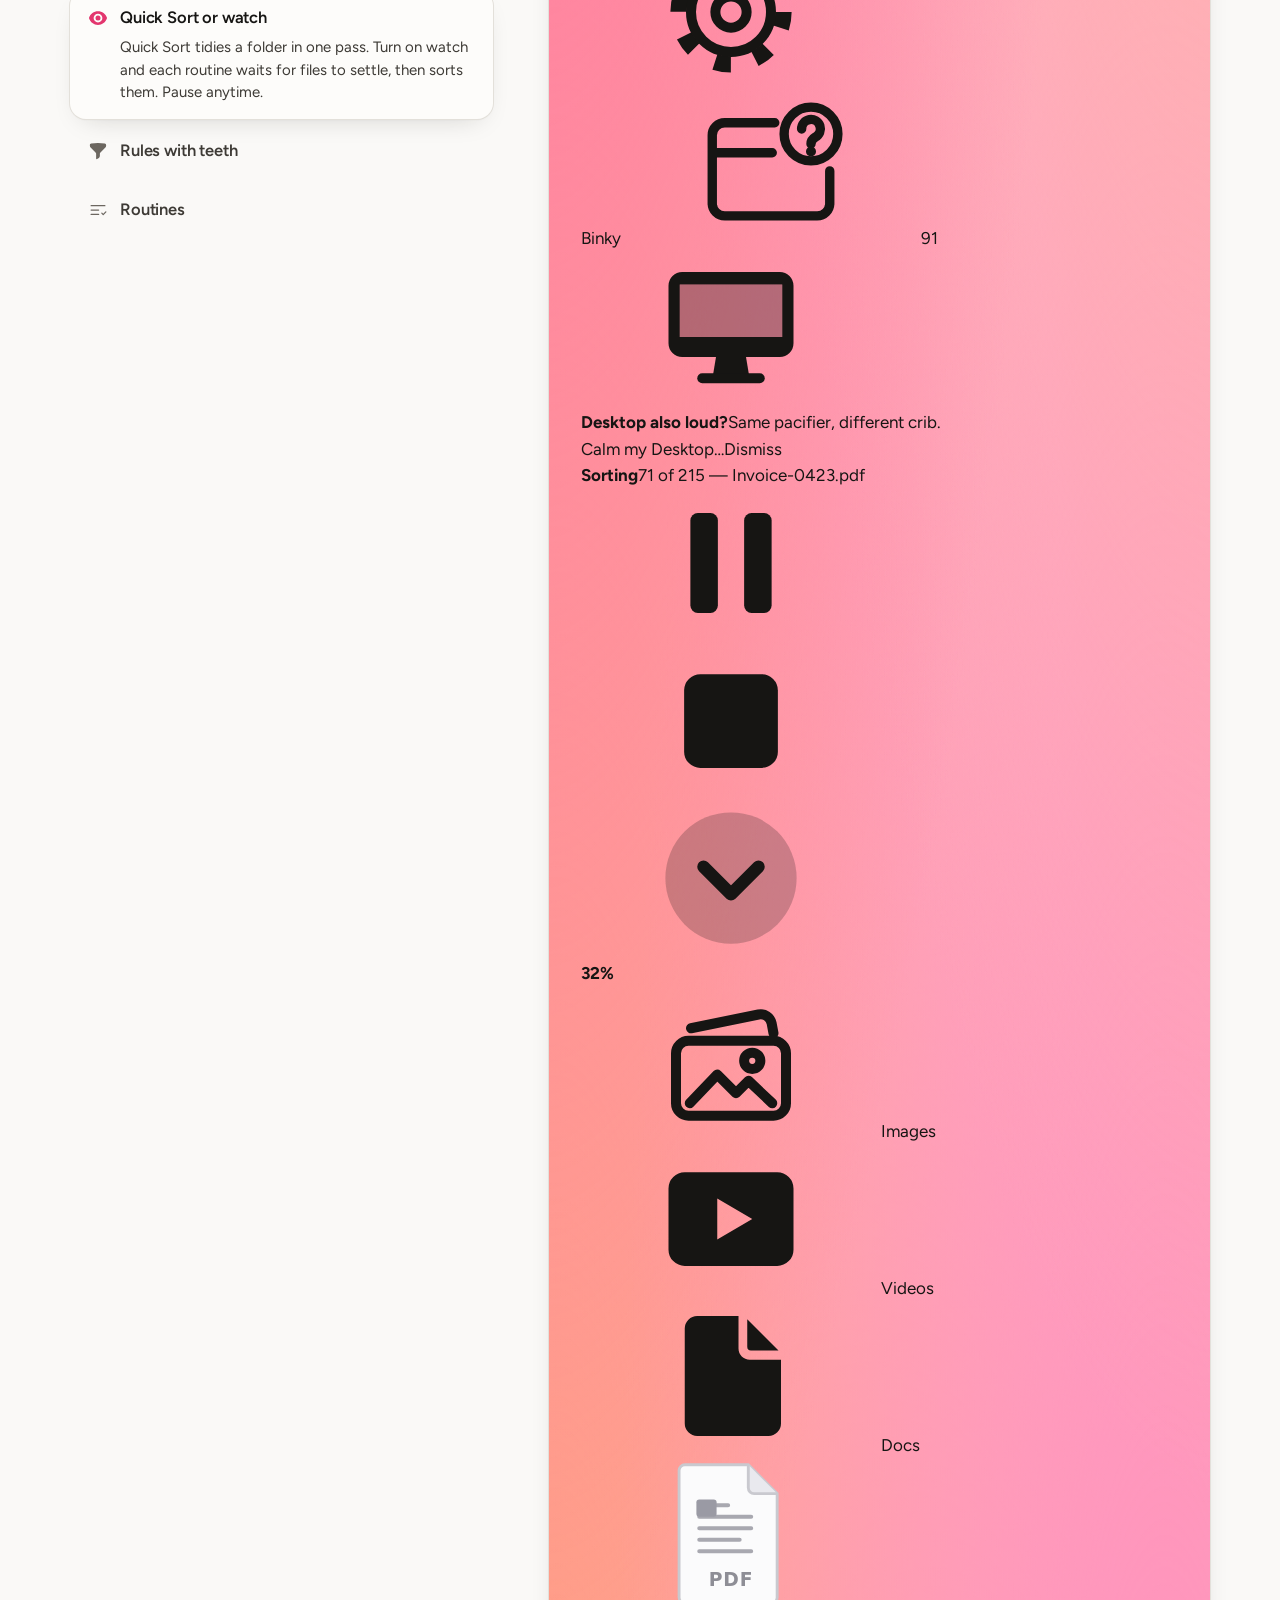
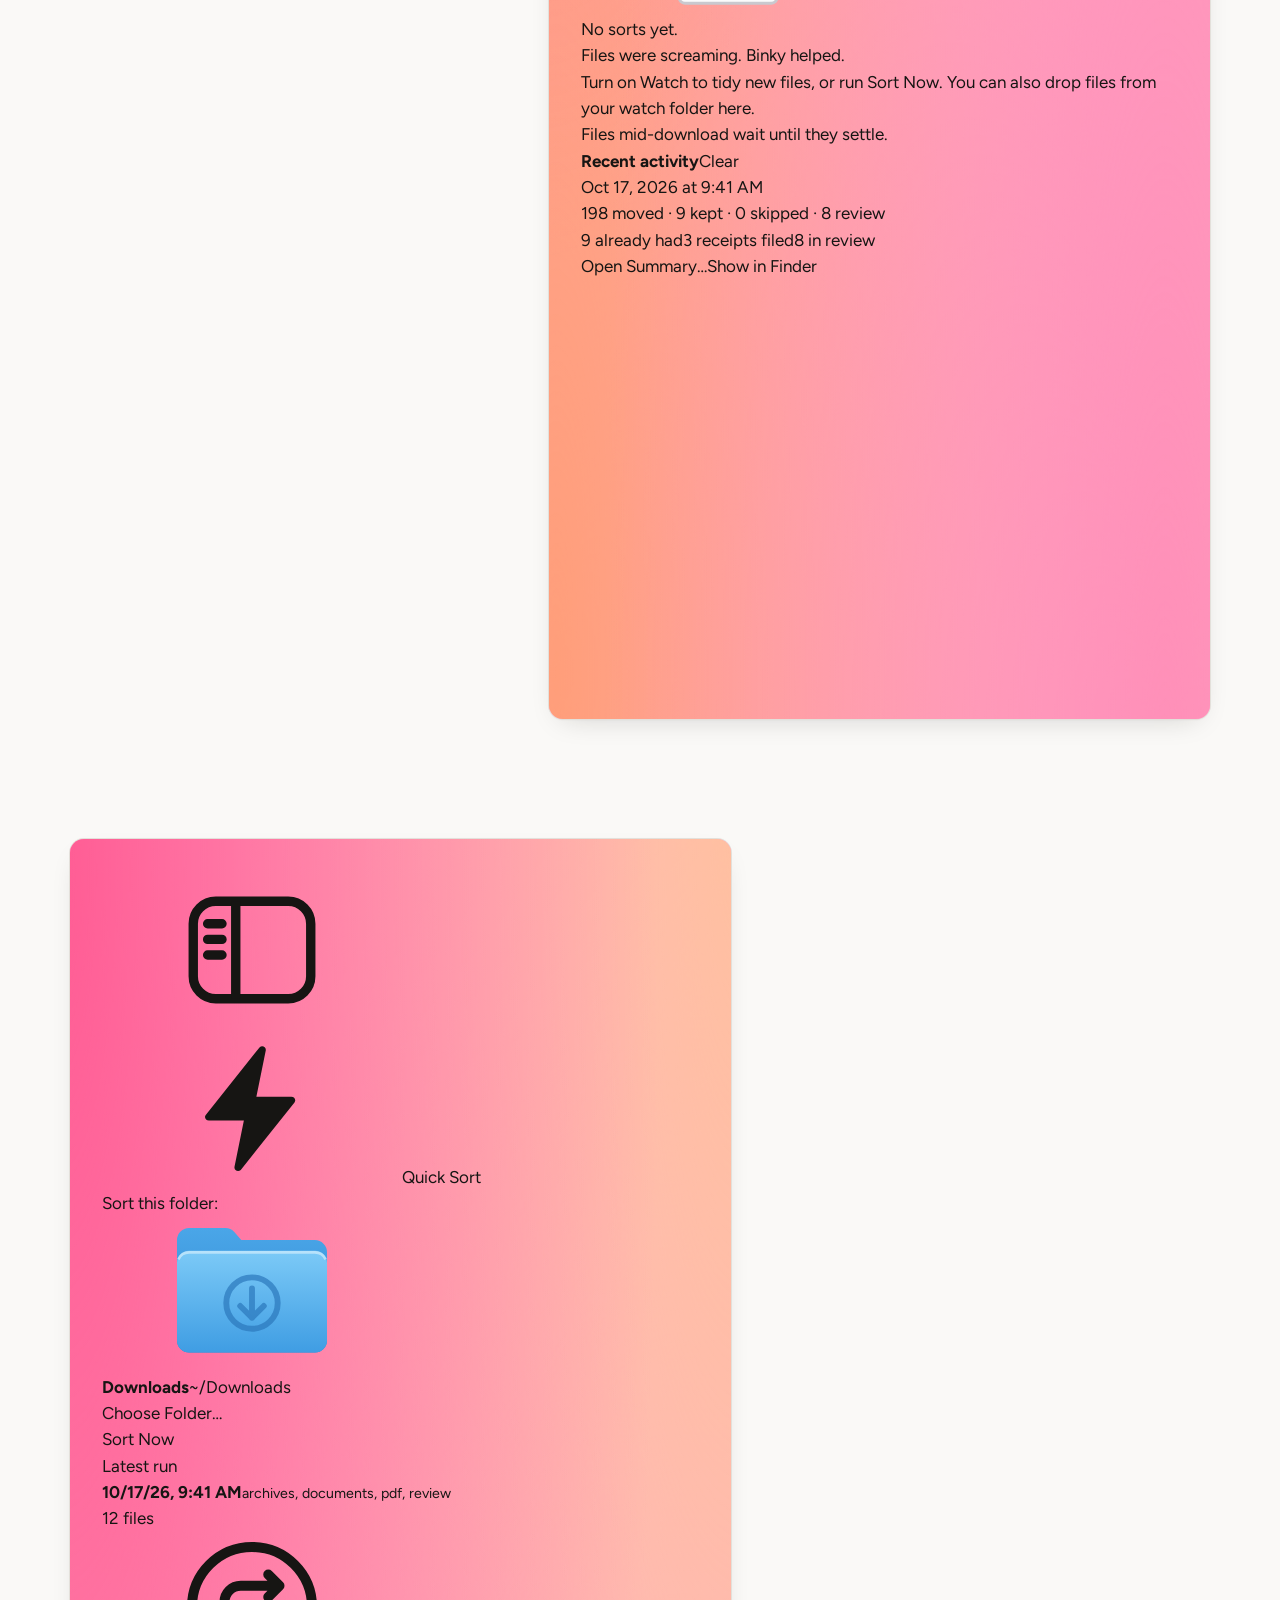
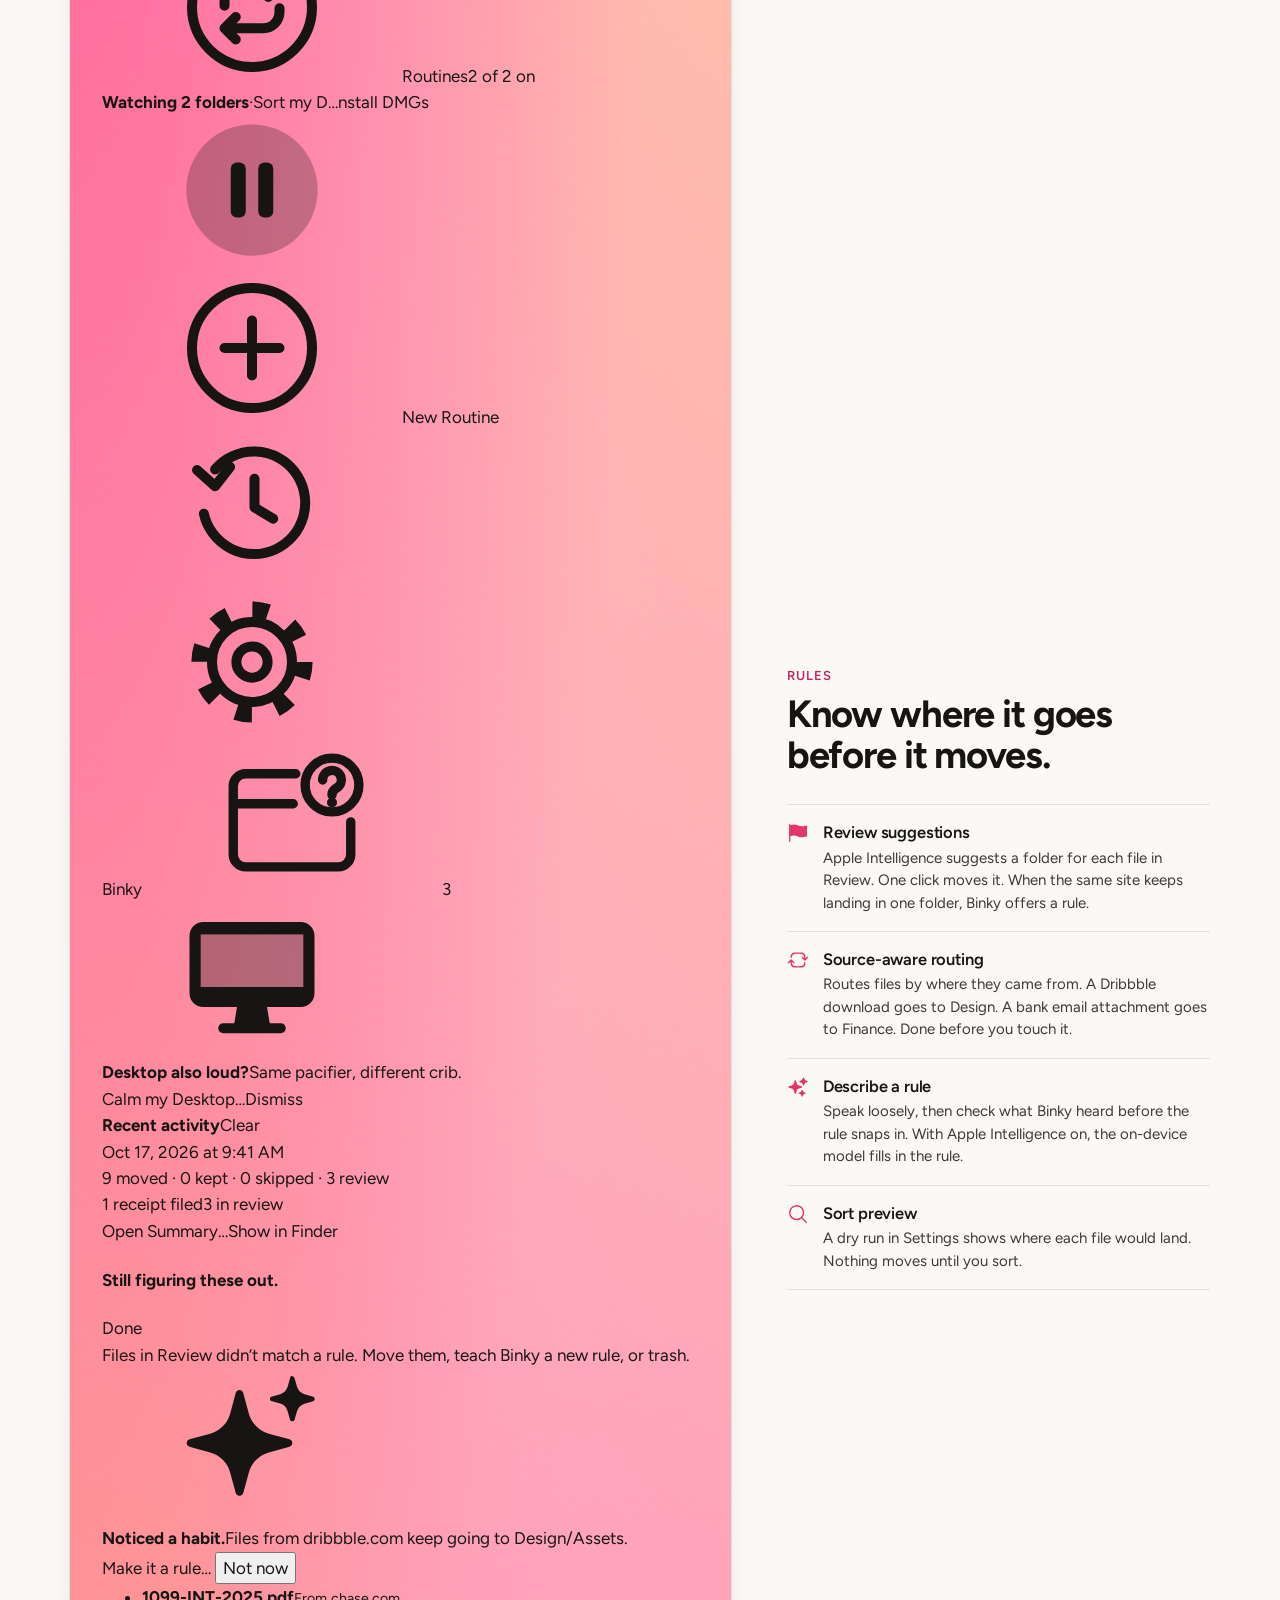
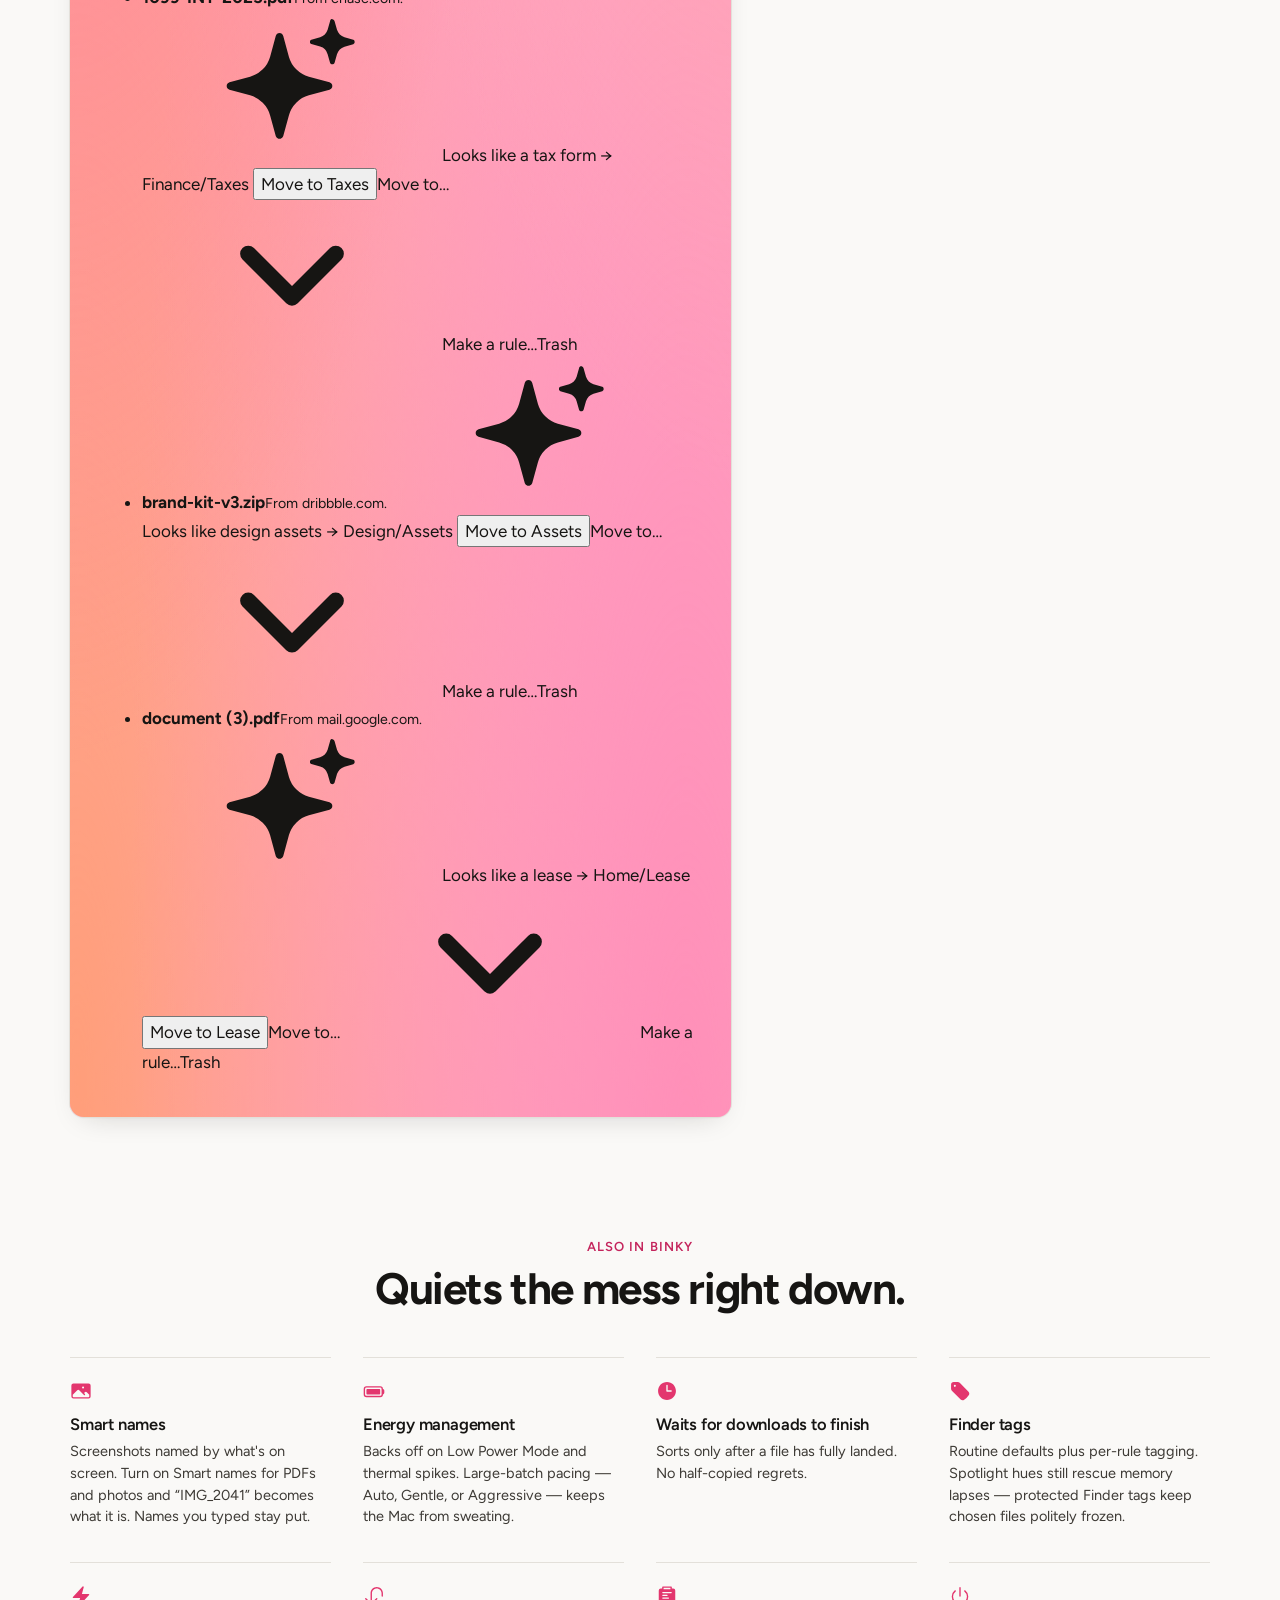
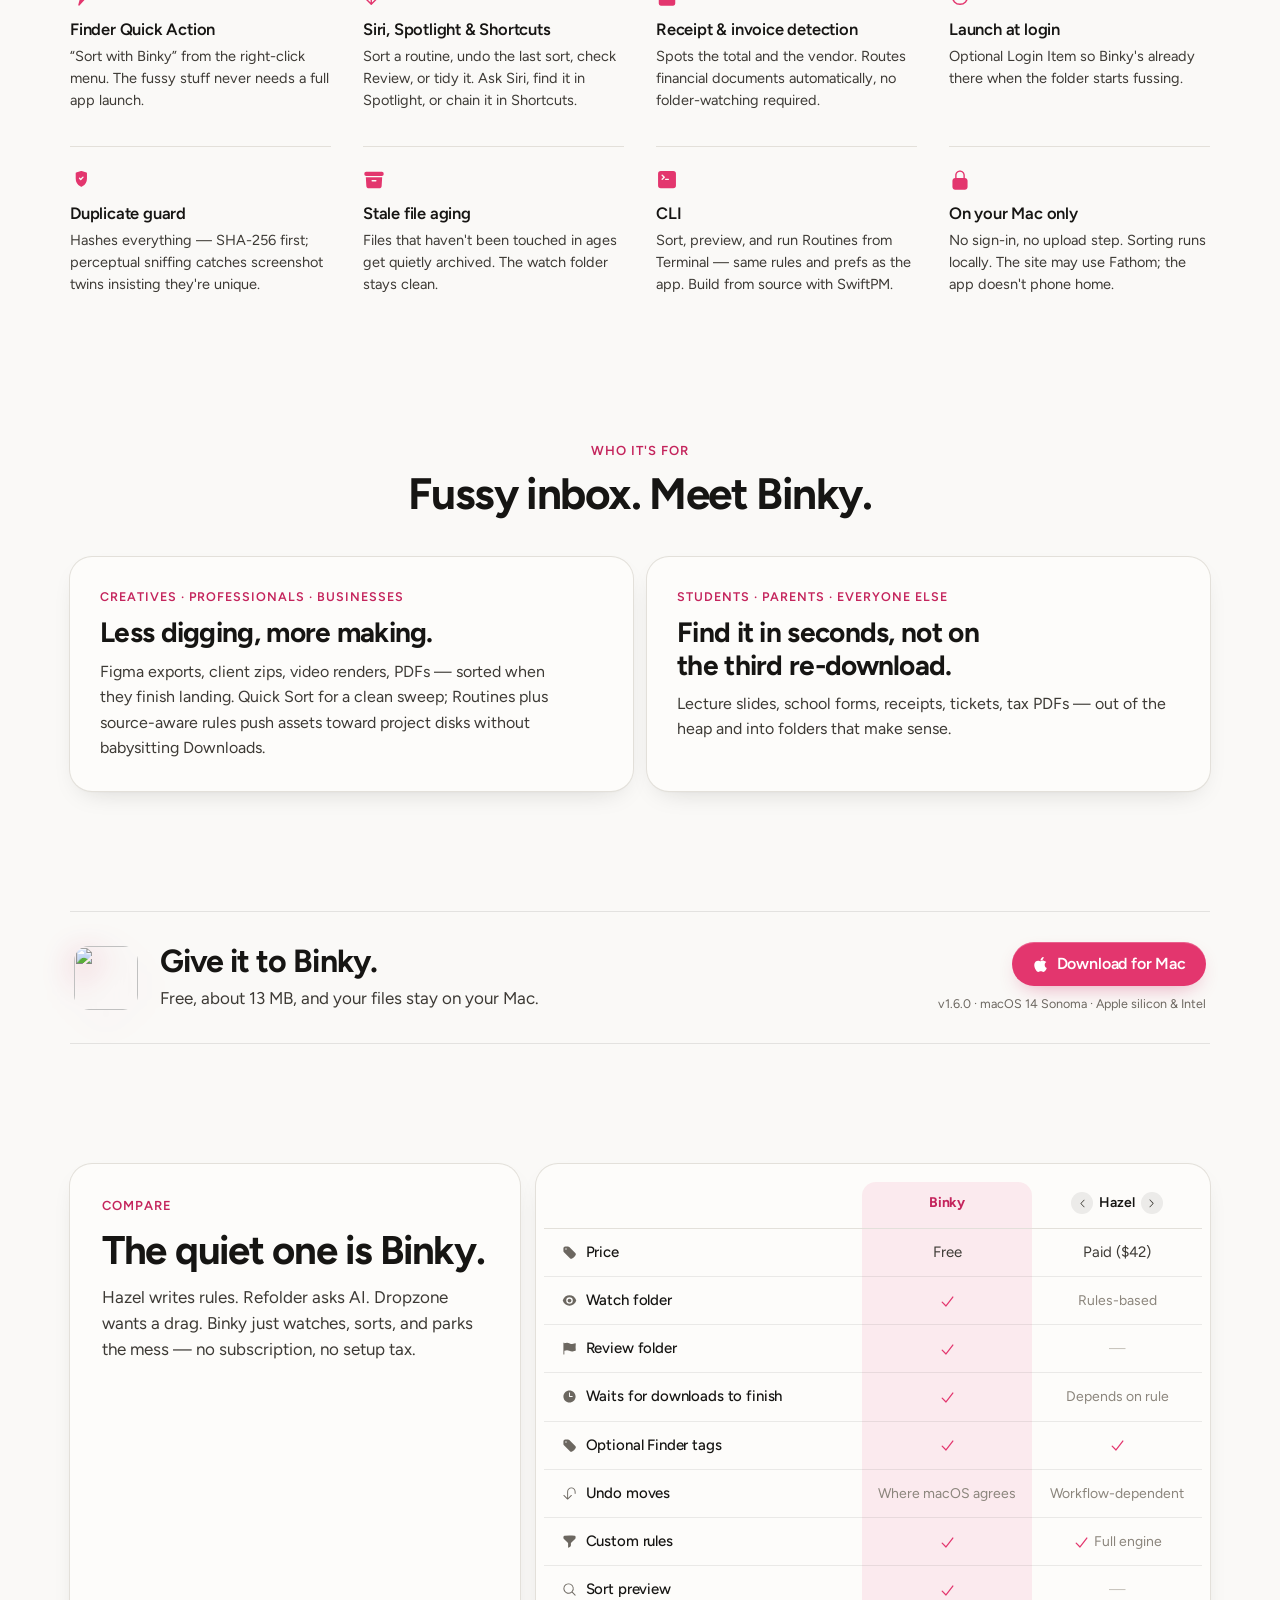
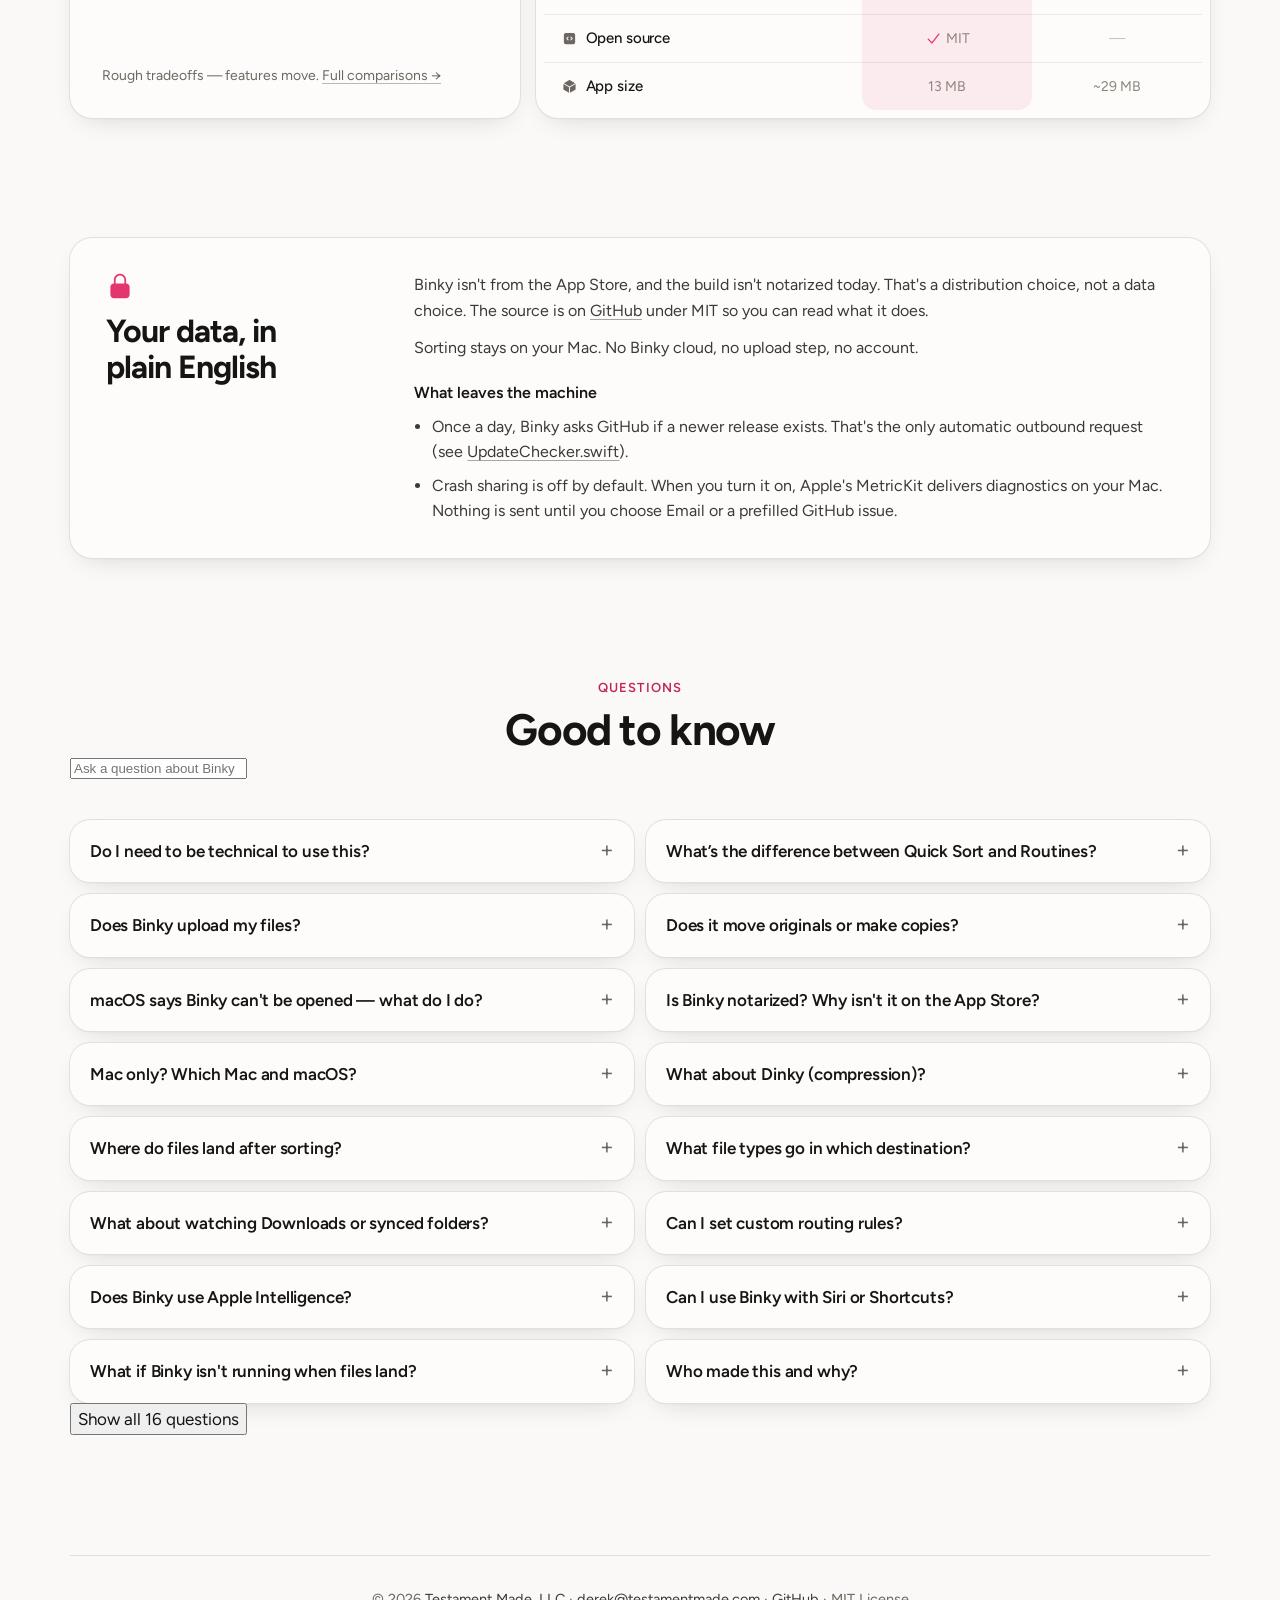
==== commit 1cc81dae: "Site: every guided step fits in four lines Co-Authored-By: Claude Opus 5.5 <noreply@anthropic.com>" ====
--- a/site/index.html
+++ b/site/index.html
@@ -1026,17 +1026,17 @@
         <div class="g-steps" role="tablist" aria-label="Routines">
           <button class="g-step is-on" role="tab" type="button" id="routines-tab-0" aria-selected="true" aria-controls="routines-scene-0" tabindex="0" data-step>
             <span class="g-step__head"><svg class="feature-icon" xmlns="http://www.w3.org/2000/svg" viewBox="0 0 24 24" fill="currentColor" aria-hidden="true"><path d="M12 15a3 3 0 1 0 0-6 3 3 0 0 0 0 6Z"/><path fill-rule="evenodd" d="M1.323 11.447C2.811 6.976 7.028 3.75 12.001 3.75c4.97 0 9.185 3.223 10.675 7.69.12.362.12.752 0 1.113-1.487 4.471-5.705 7.697-10.677 7.697-4.97 0-9.186-3.223-10.675-7.69a1.762 1.762 0 0 1 0-1.113ZM17.25 12a5.25 5.25 0 1 1-10.5 0 5.25 5.25 0 0 1 10.5 0Z" clip-rule="evenodd"/></svg><span class="g-step__title">Quick Sort or watch</span></span>
-            <span class="g-step__body"><span class="g-step__text">Quick Sort tidies a folder in one pass from the organizer. Turn on watch and each routine waits for files to settle, then routes. Pause without throwing away the setup.</span></span>
+            <span class="g-step__body"><span class="g-step__text">Quick Sort tidies a folder in one pass. Turn on watch and each routine waits for files to settle, then sorts them. Pause anytime.</span></span>
             <i class="g-step__bar" aria-hidden="true"></i>
           </button>
           <button class="g-step" role="tab" type="button" id="routines-tab-1" aria-selected="false" aria-controls="routines-scene-1" tabindex="-1" data-step>
             <span class="g-step__head"><svg class="feature-icon" xmlns="http://www.w3.org/2000/svg" viewBox="0 0 24 24" fill="currentColor" aria-hidden="true"><path fill-rule="evenodd" d="M3.792 2.938A49.069 49.069 0 0 1 12 2.25c2.797 0 5.54.236 8.209.688a1.857 1.857 0 0 1 1.541 1.836v1.044a3 3 0 0 1-.879 2.121l-6.182 6.182a1.5 1.5 0 0 0-.439 1.061v2.927a3 3 0 0 1-1.658 2.684l-1.757.878A.75.75 0 0 1 9.75 21v-5.818a1.5 1.5 0 0 0-.44-1.06L3.13 7.938a3 3 0 0 1-.879-2.121V4.774c0-.897.64-1.683 1.542-1.836Z" clip-rule="evenodd"/></svg><span class="g-step__title">Rules with teeth</span></span>
-            <span class="g-step__body"><span class="g-step__text">Match by name, kind, site, Finder tag, or what a file looks like: a screenshot, a photo, a scanned page, a ticket. Rename tokens, extract-then-trash archives, DMG-to-Applications installs, fan-out-by-tag folders.</span></span>
+            <span class="g-step__body"><span class="g-step__text">Match by name, kind, site, Finder tag, or what a file looks like, such as a screenshot or a ticket. Rename, unzip, install DMGs, or fan out by tag.</span></span>
             <i class="g-step__bar" aria-hidden="true"></i>
           </button>
           <button class="g-step" role="tab" type="button" id="routines-tab-2" aria-selected="false" aria-controls="routines-scene-2" tabindex="-1" data-step>
             <span class="g-step__head"><svg class="feature-icon" xmlns="http://www.w3.org/2000/svg" viewBox="0 0 24 24" fill="currentColor" aria-hidden="true"><path fill-rule="evenodd" d="M3 6.75A.75.75 0 0 1 3.75 6h16.5a.75.75 0 0 1 0 1.5H3.75A.75.75 0 0 1 3 6.75Zm0 5.25a.75.75 0 0 1 .75-.75h9a.75.75 0 0 1 0 1.5h-9A.75.75 0 0 1 3 12Zm0 5.25a.75.75 0 0 1 .75-.75h9a.75.75 0 0 1 0 1.5h-9a.75.75 0 0 1-.75-.75Zm13.06-2.03a.75.75 0 0 1 1.06 0l1.13 1.13 2.63-2.63a.75.75 0 1 1 1.06 1.06l-3.16 3.16a.75.75 0 0 1-1.06 0l-1.66-1.66a.75.75 0 0 1 0-1.06Z" clip-rule="evenodd"/></svg><span class="g-step__title">Routines</span></span>
-            <span class="g-step__body"><span class="g-step__text">Parallel workflows for Downloads, Desktop, shared inboxes, whatever&apos;s yelling. Jump with ⌘1 (Quick Sort) and ⌘2 (Routines). Each source keeps its toggle, rule stack, and tag defaults — protect a Finder tag and Binky won&apos;t nudge tagged files.</span></span>
+            <span class="g-step__body"><span class="g-step__text">A routine for Downloads, Desktop, or whatever&apos;s yelling, each with its own rules. Protect a Finder tag and Binky leaves it alone.</span></span>
             <i class="g-step__bar" aria-hidden="true"></i>
           </button>
         </div>
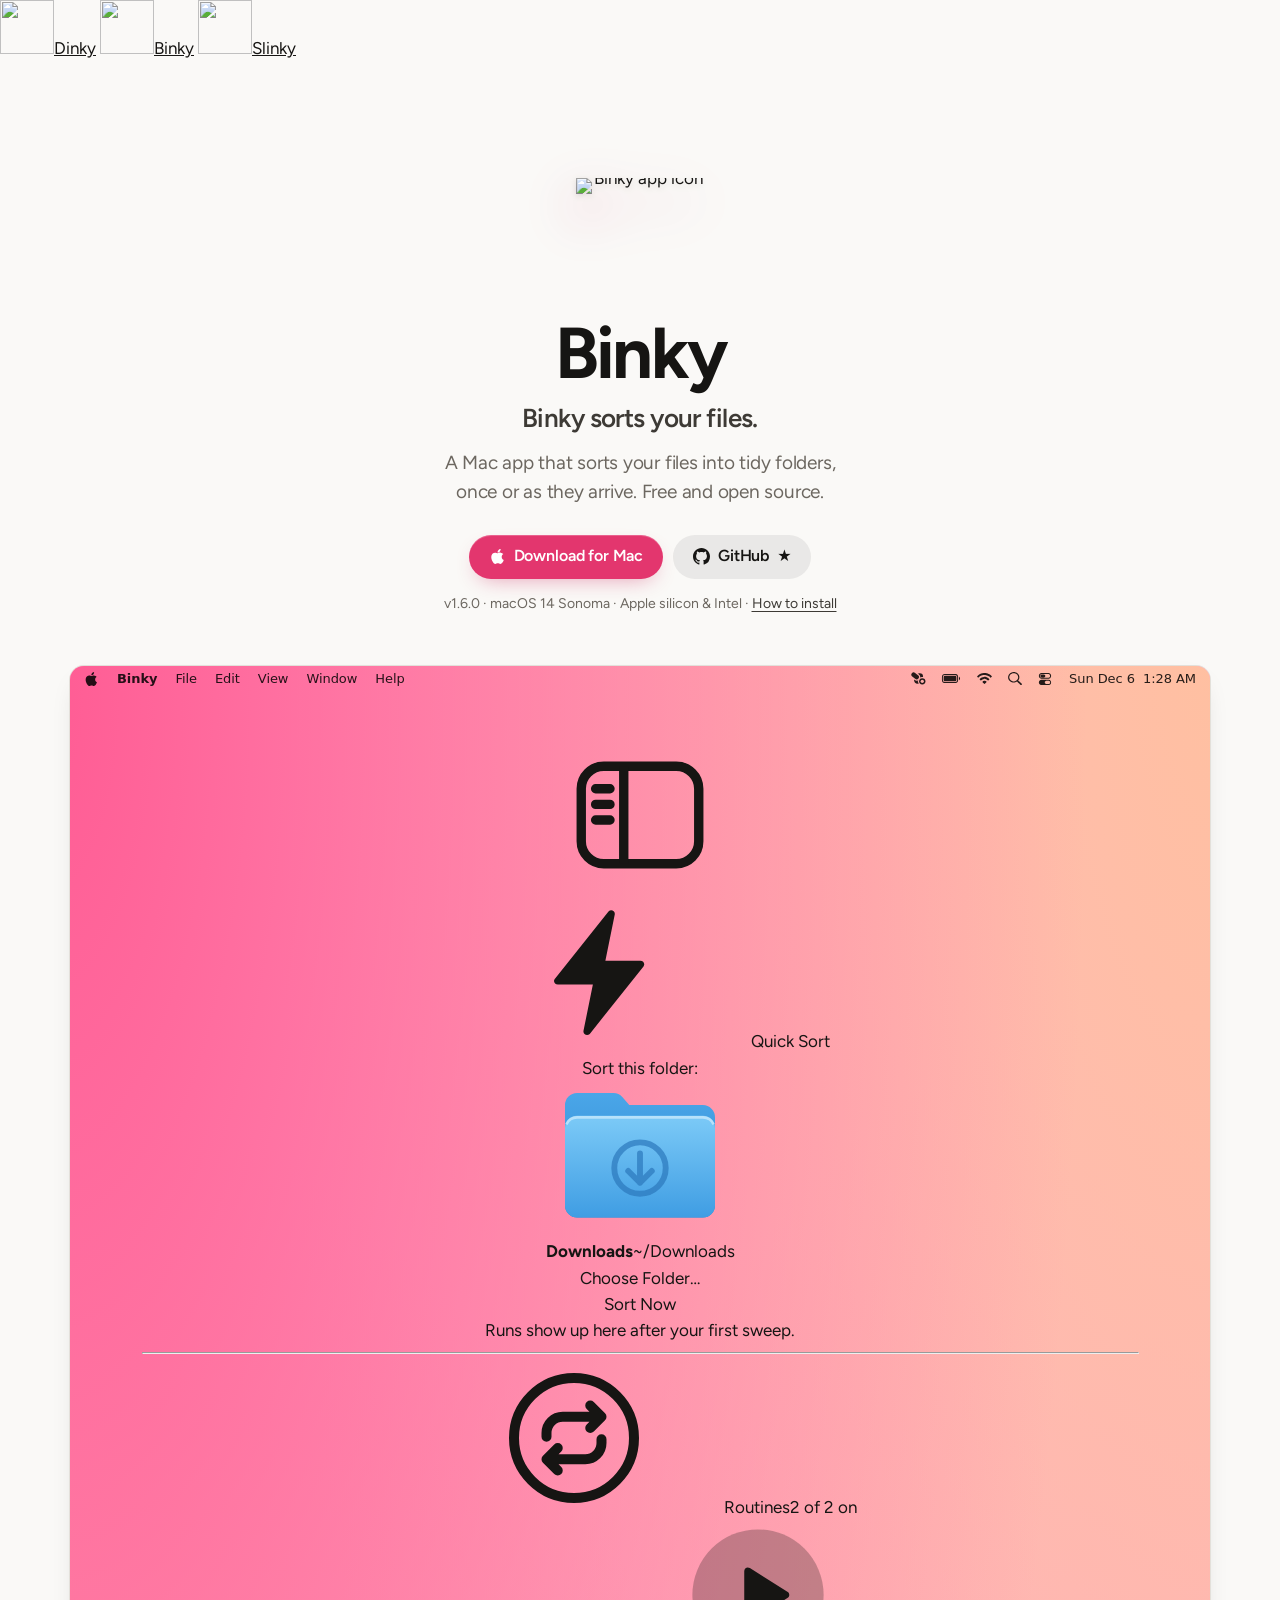
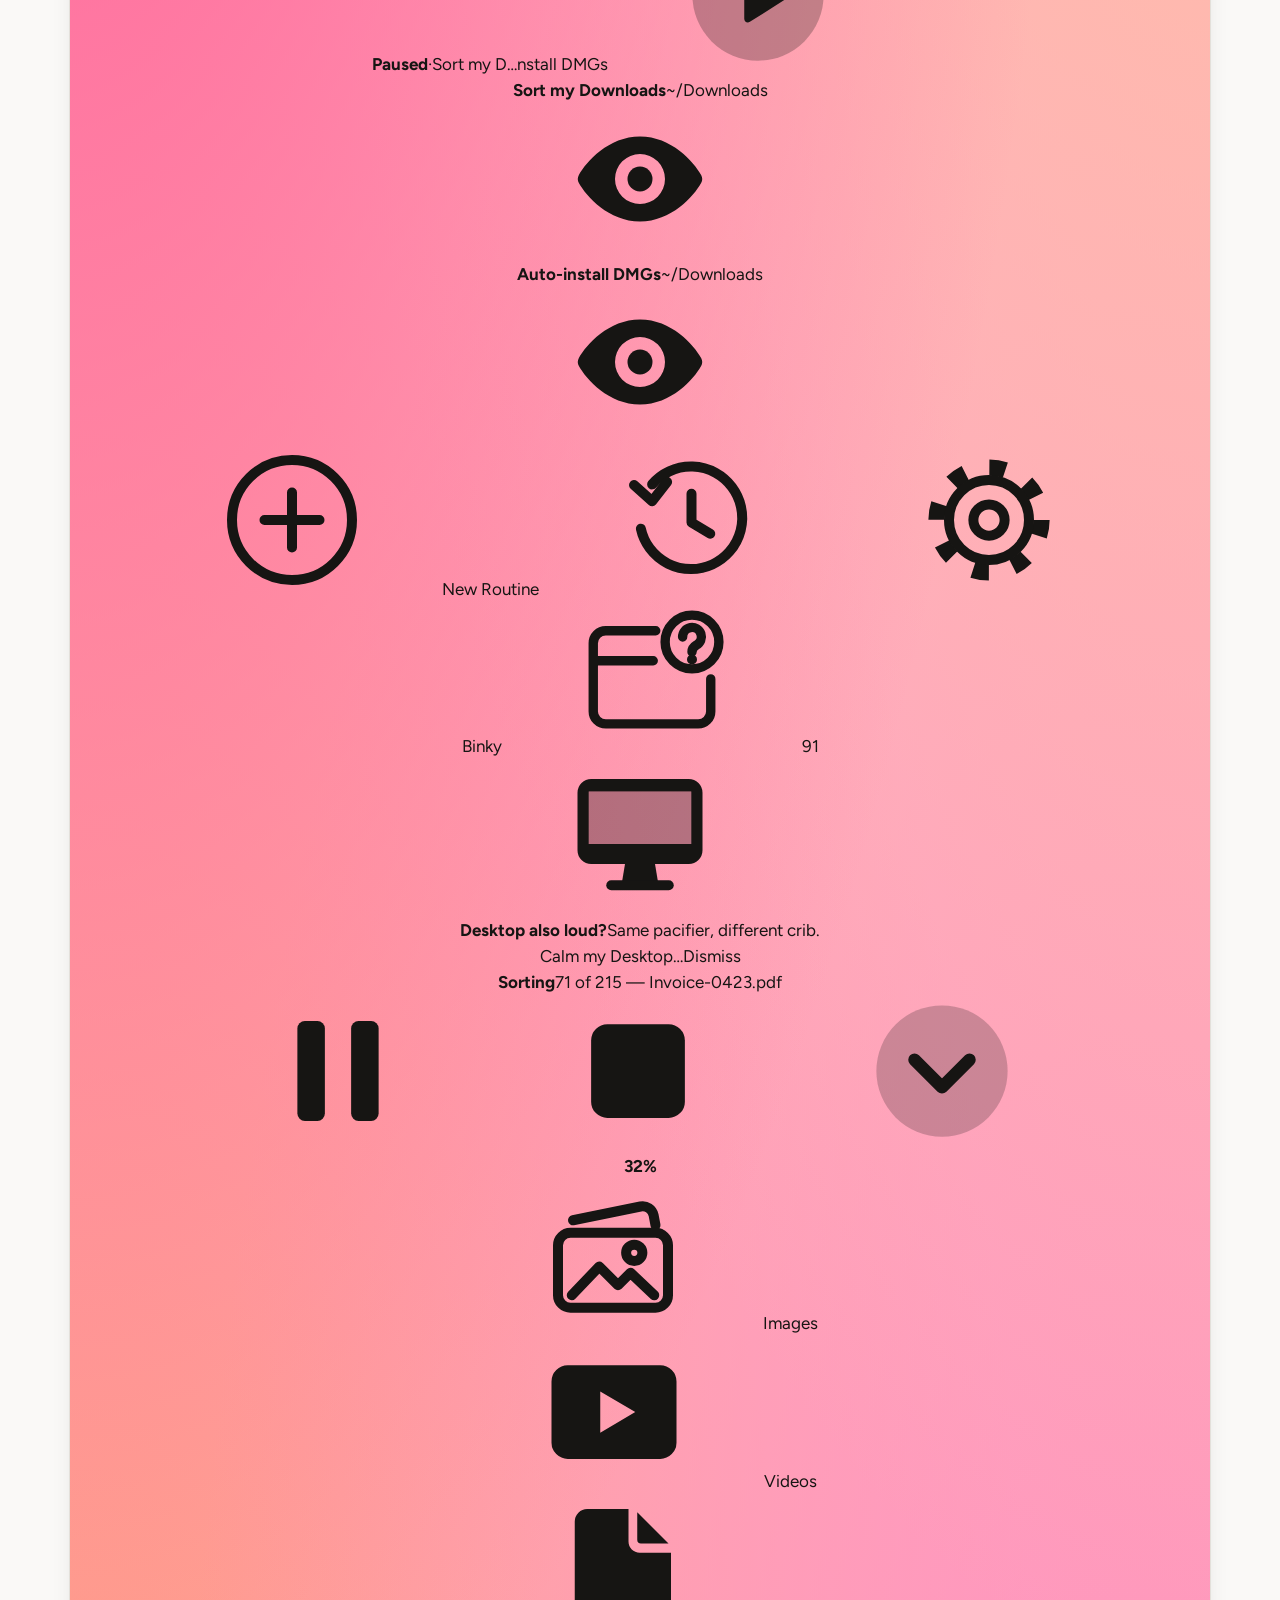
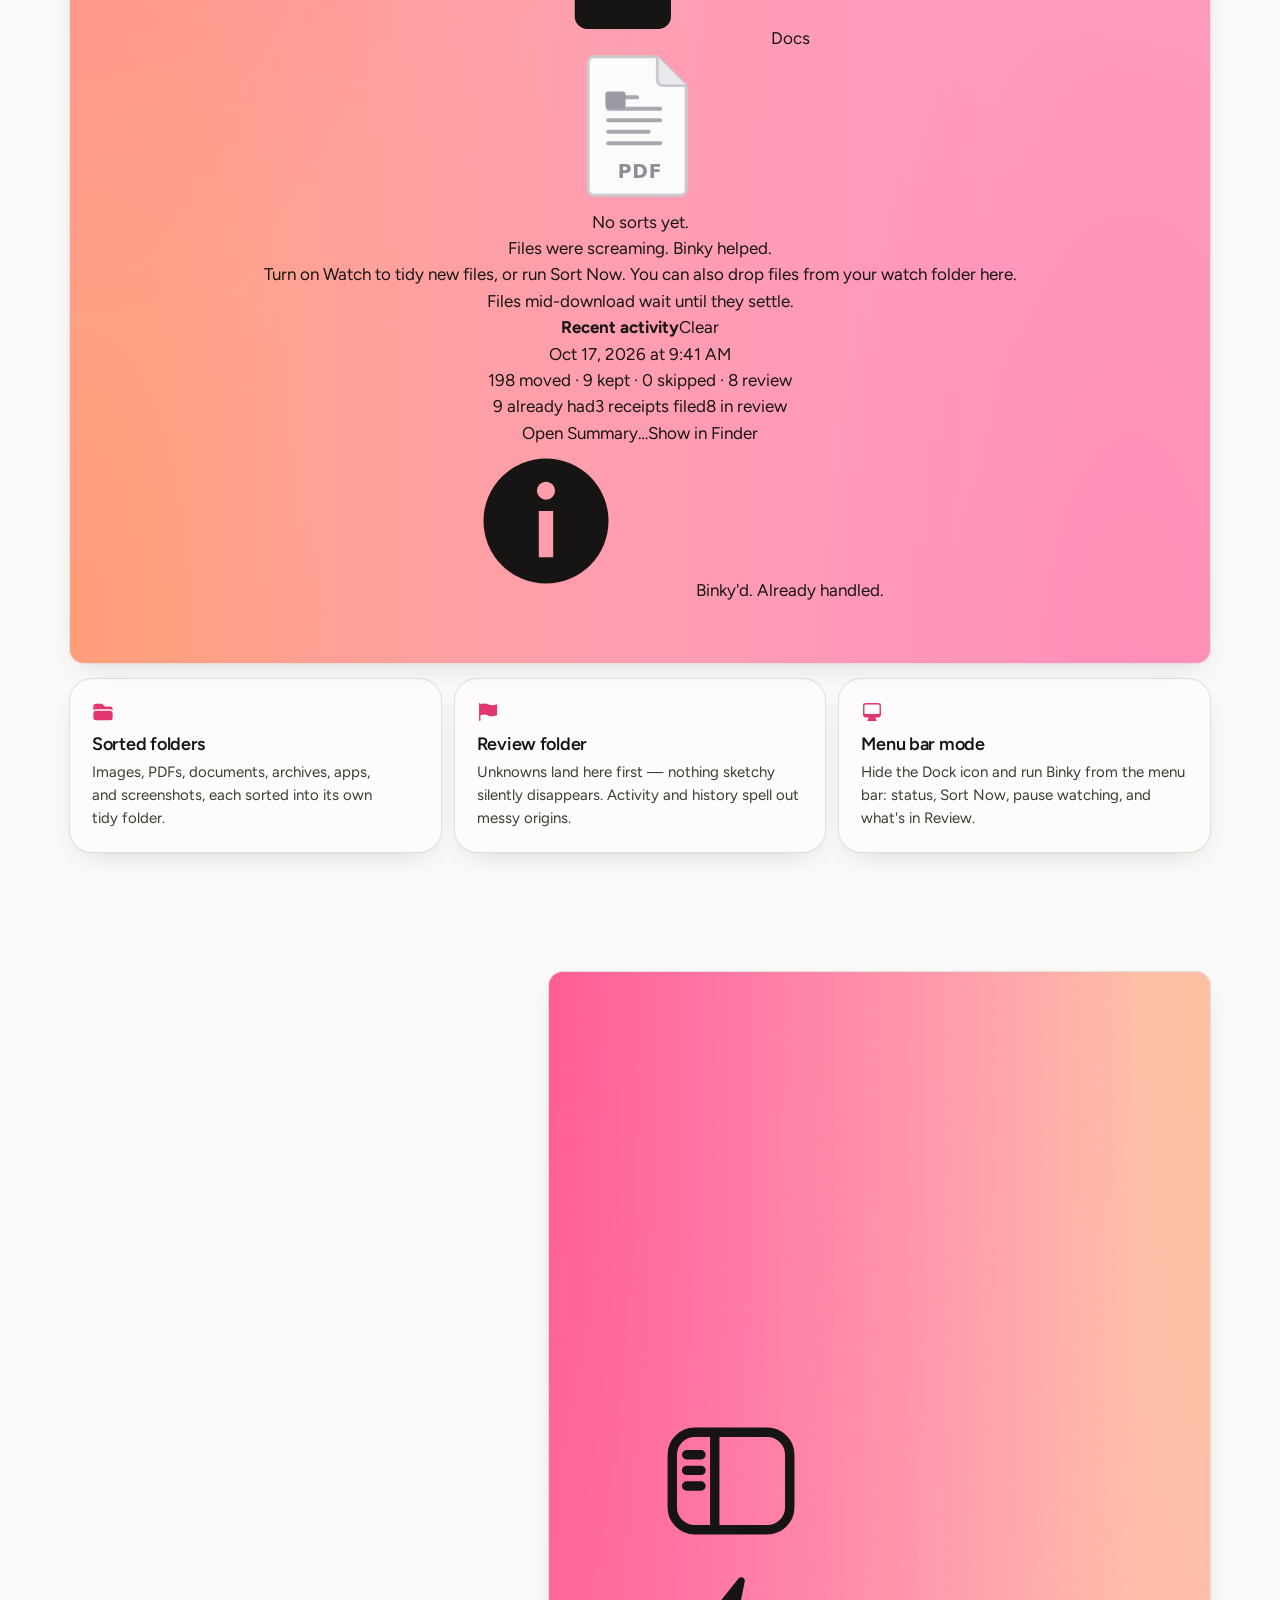
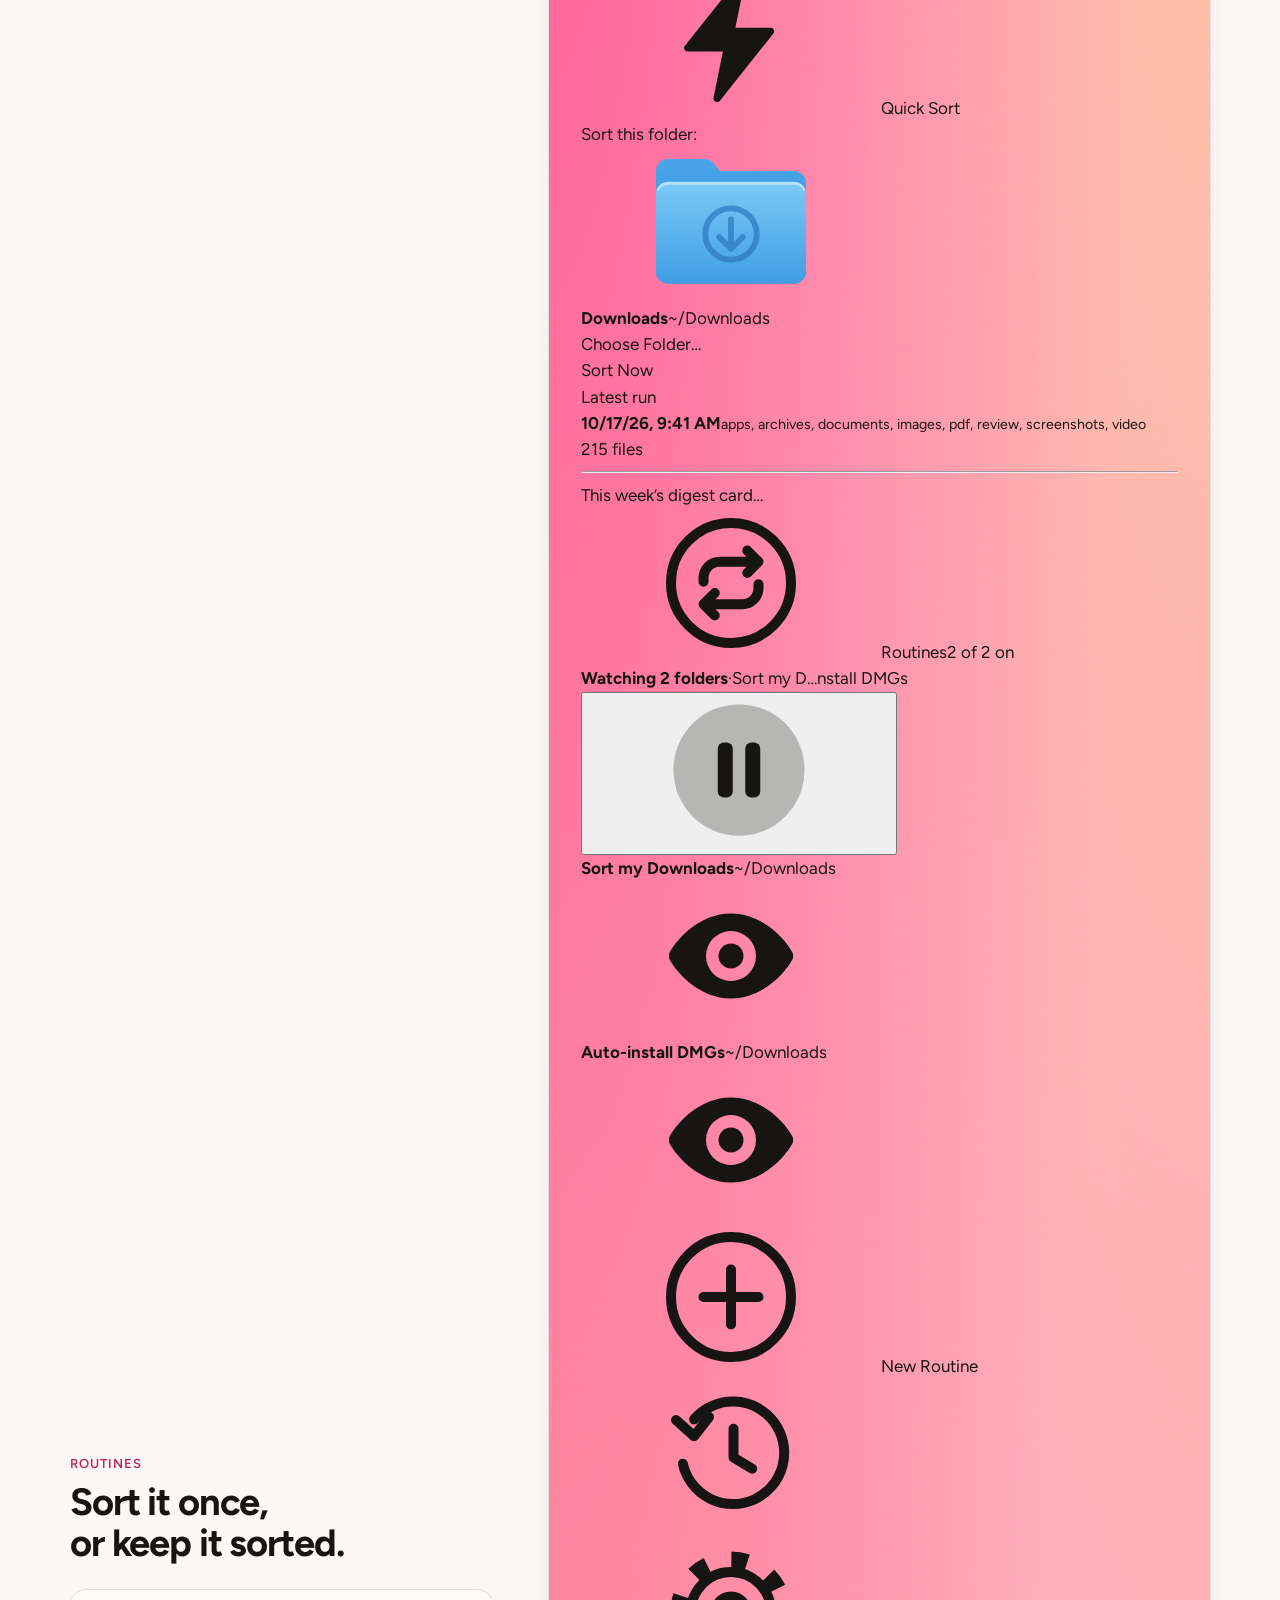
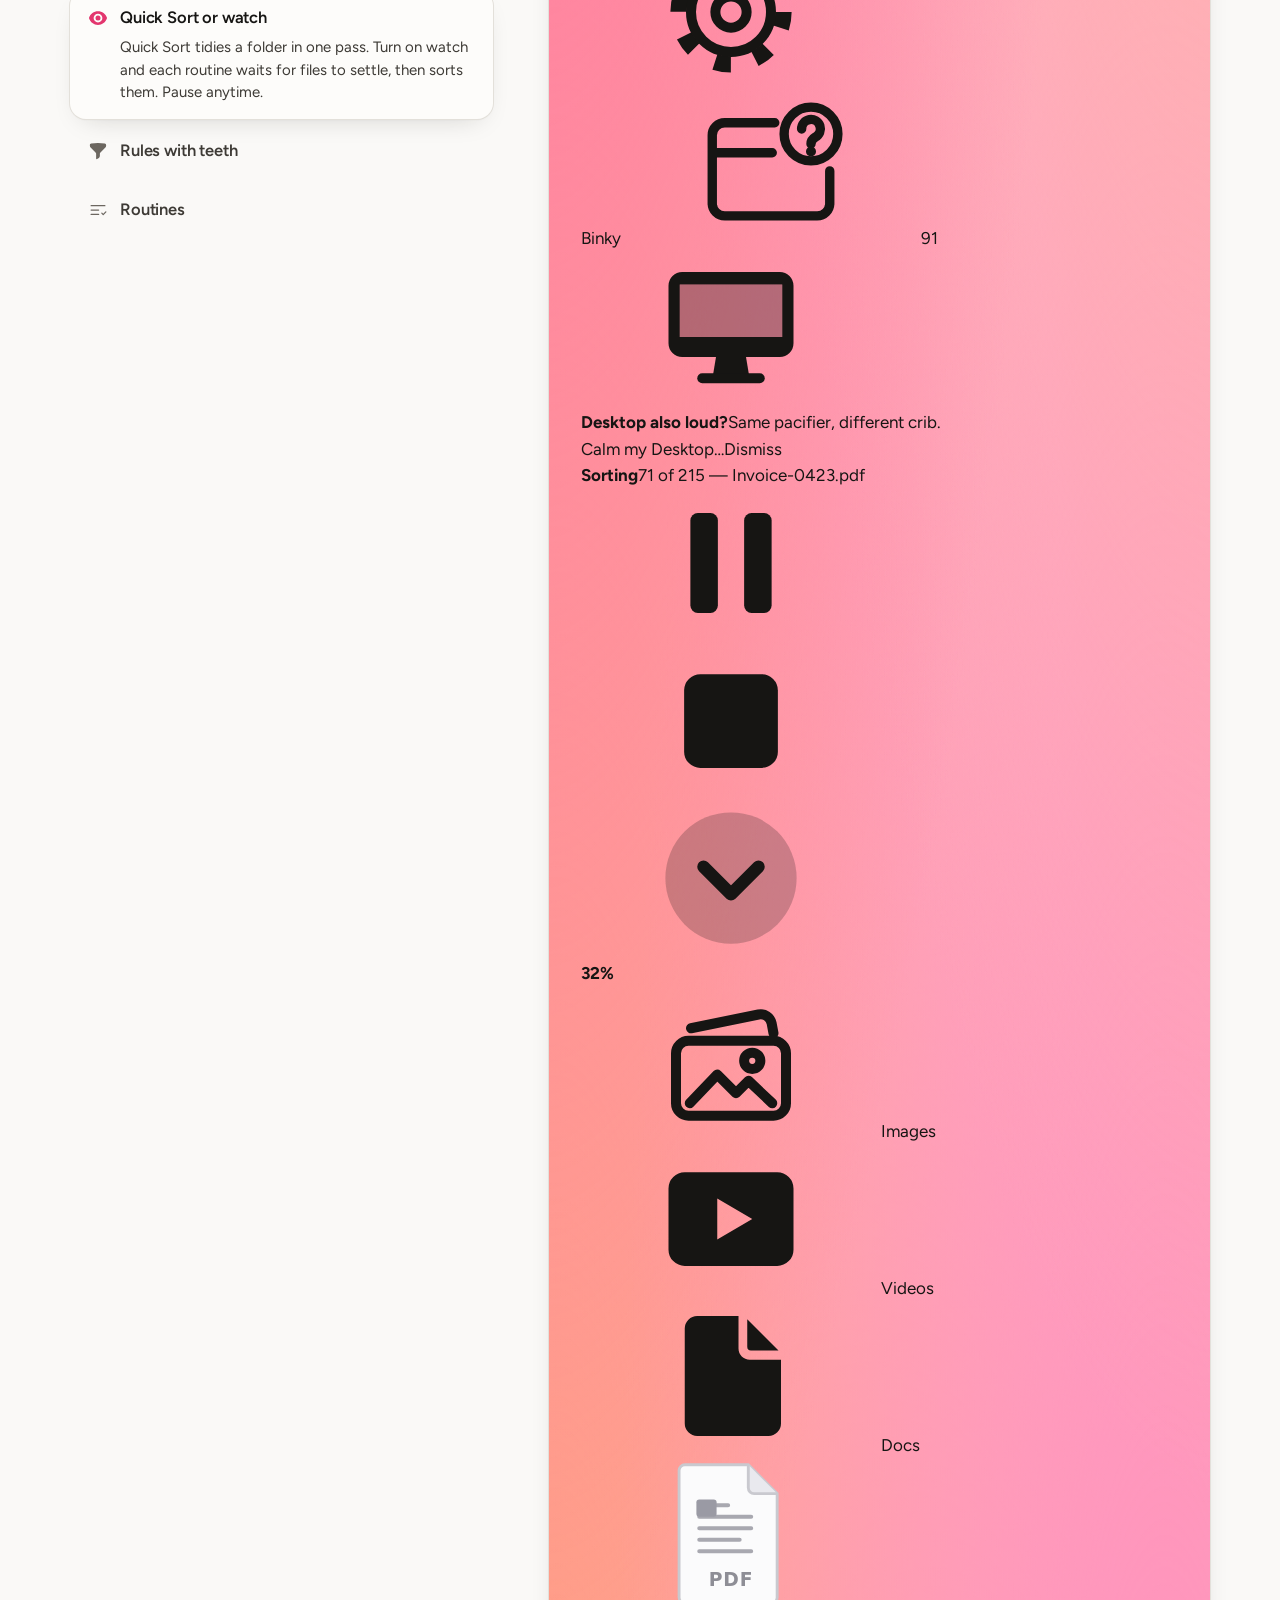
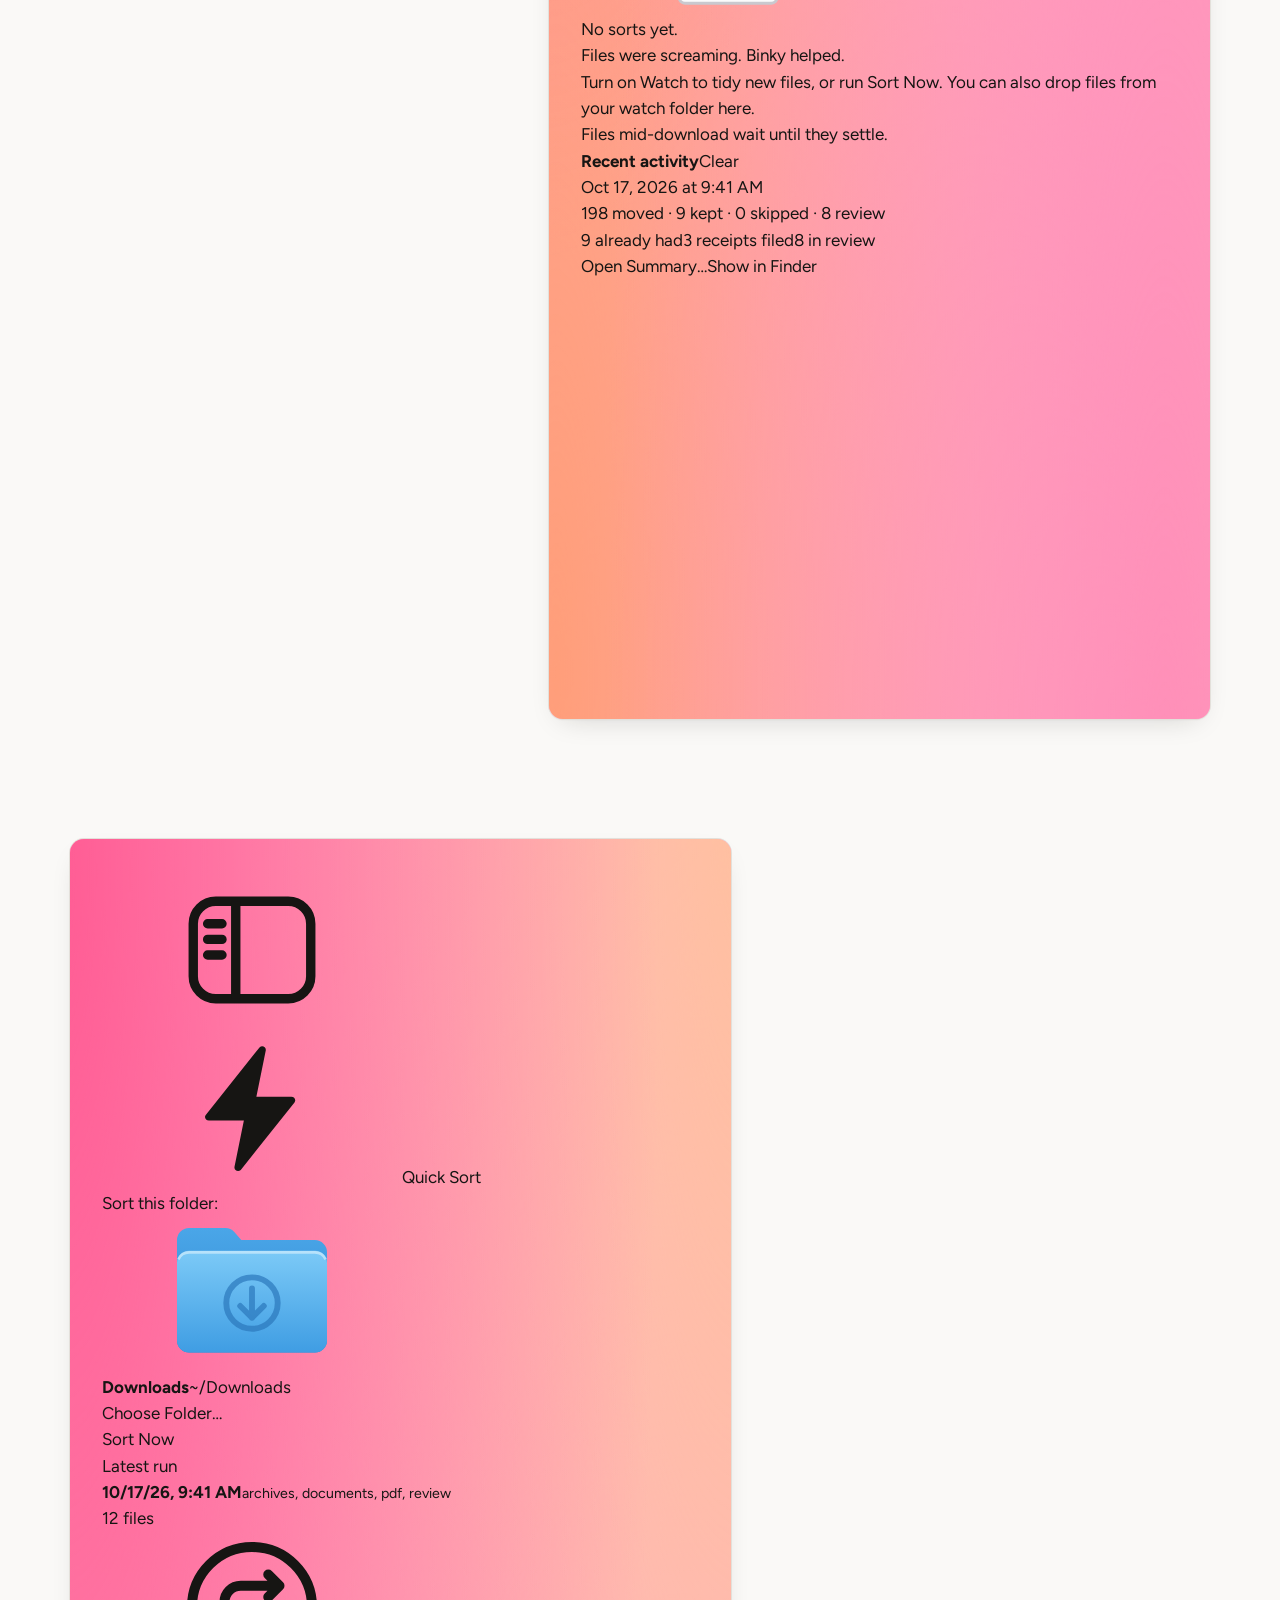
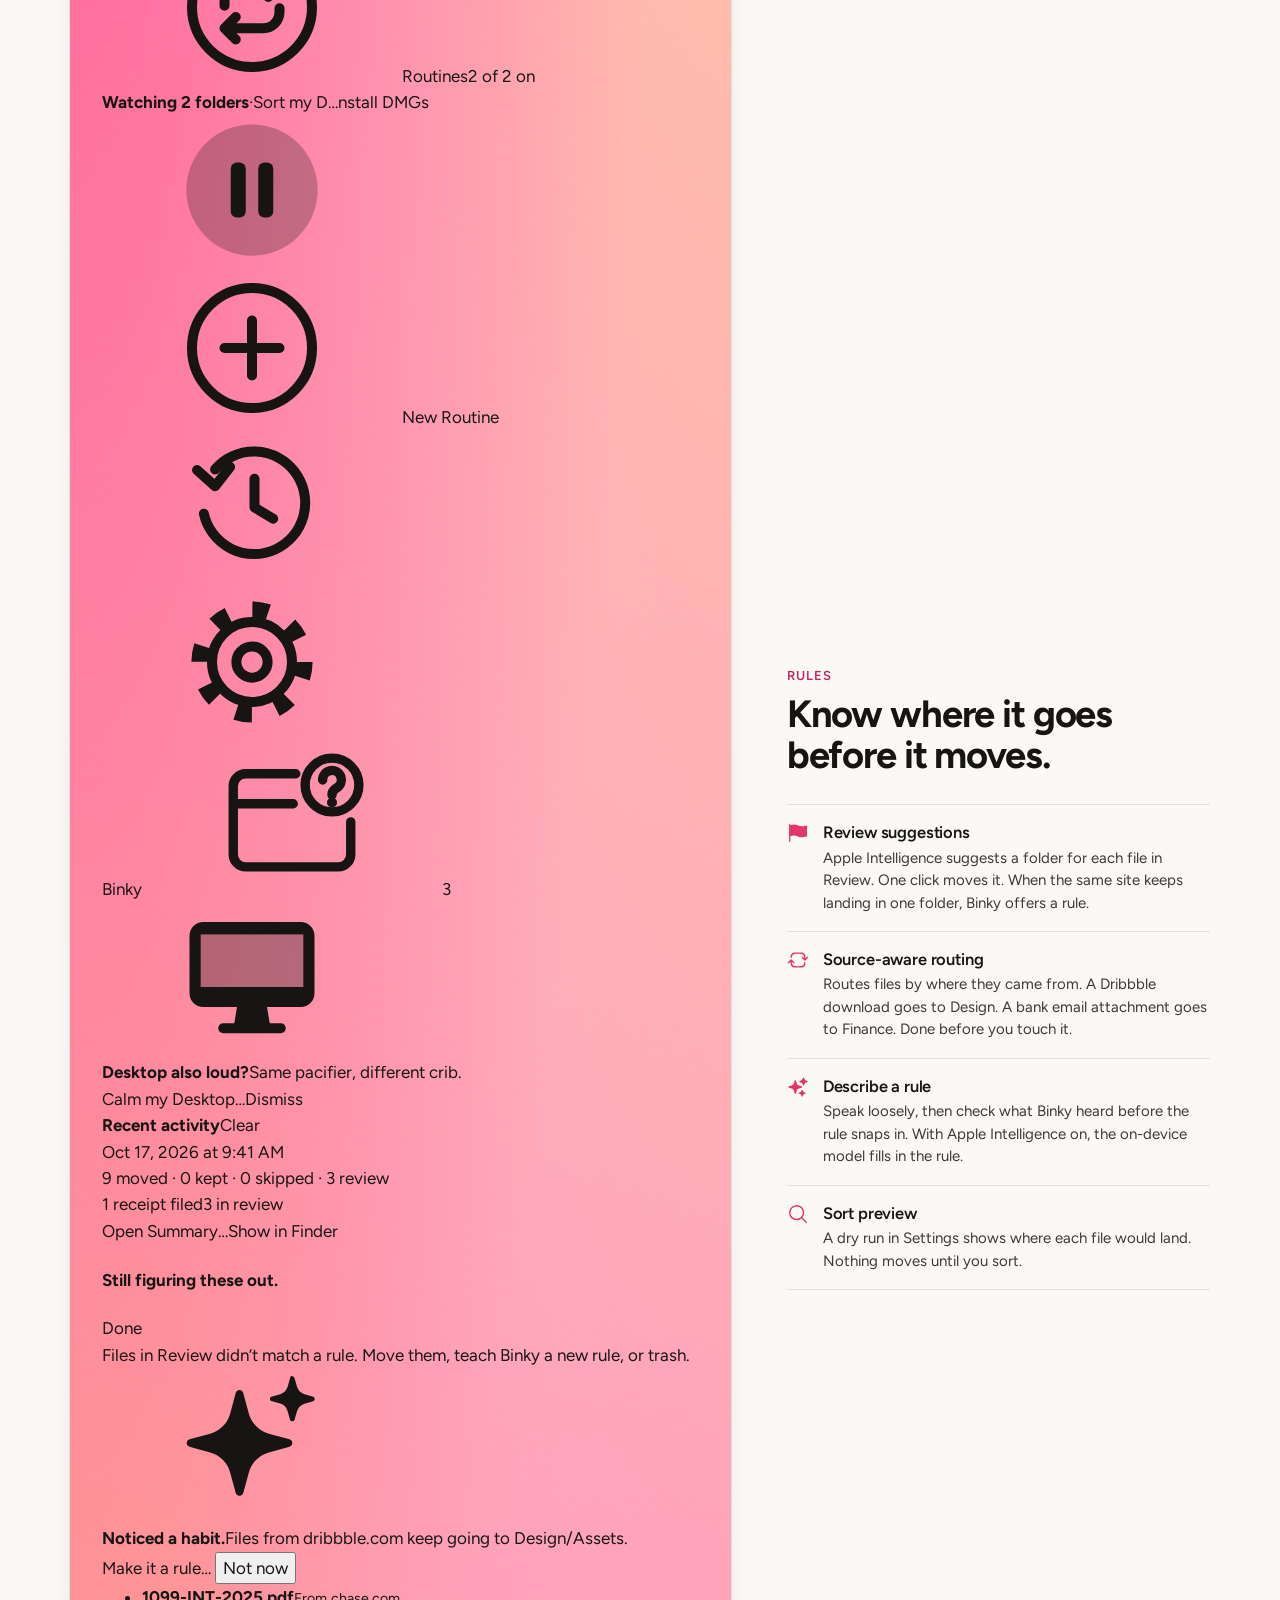
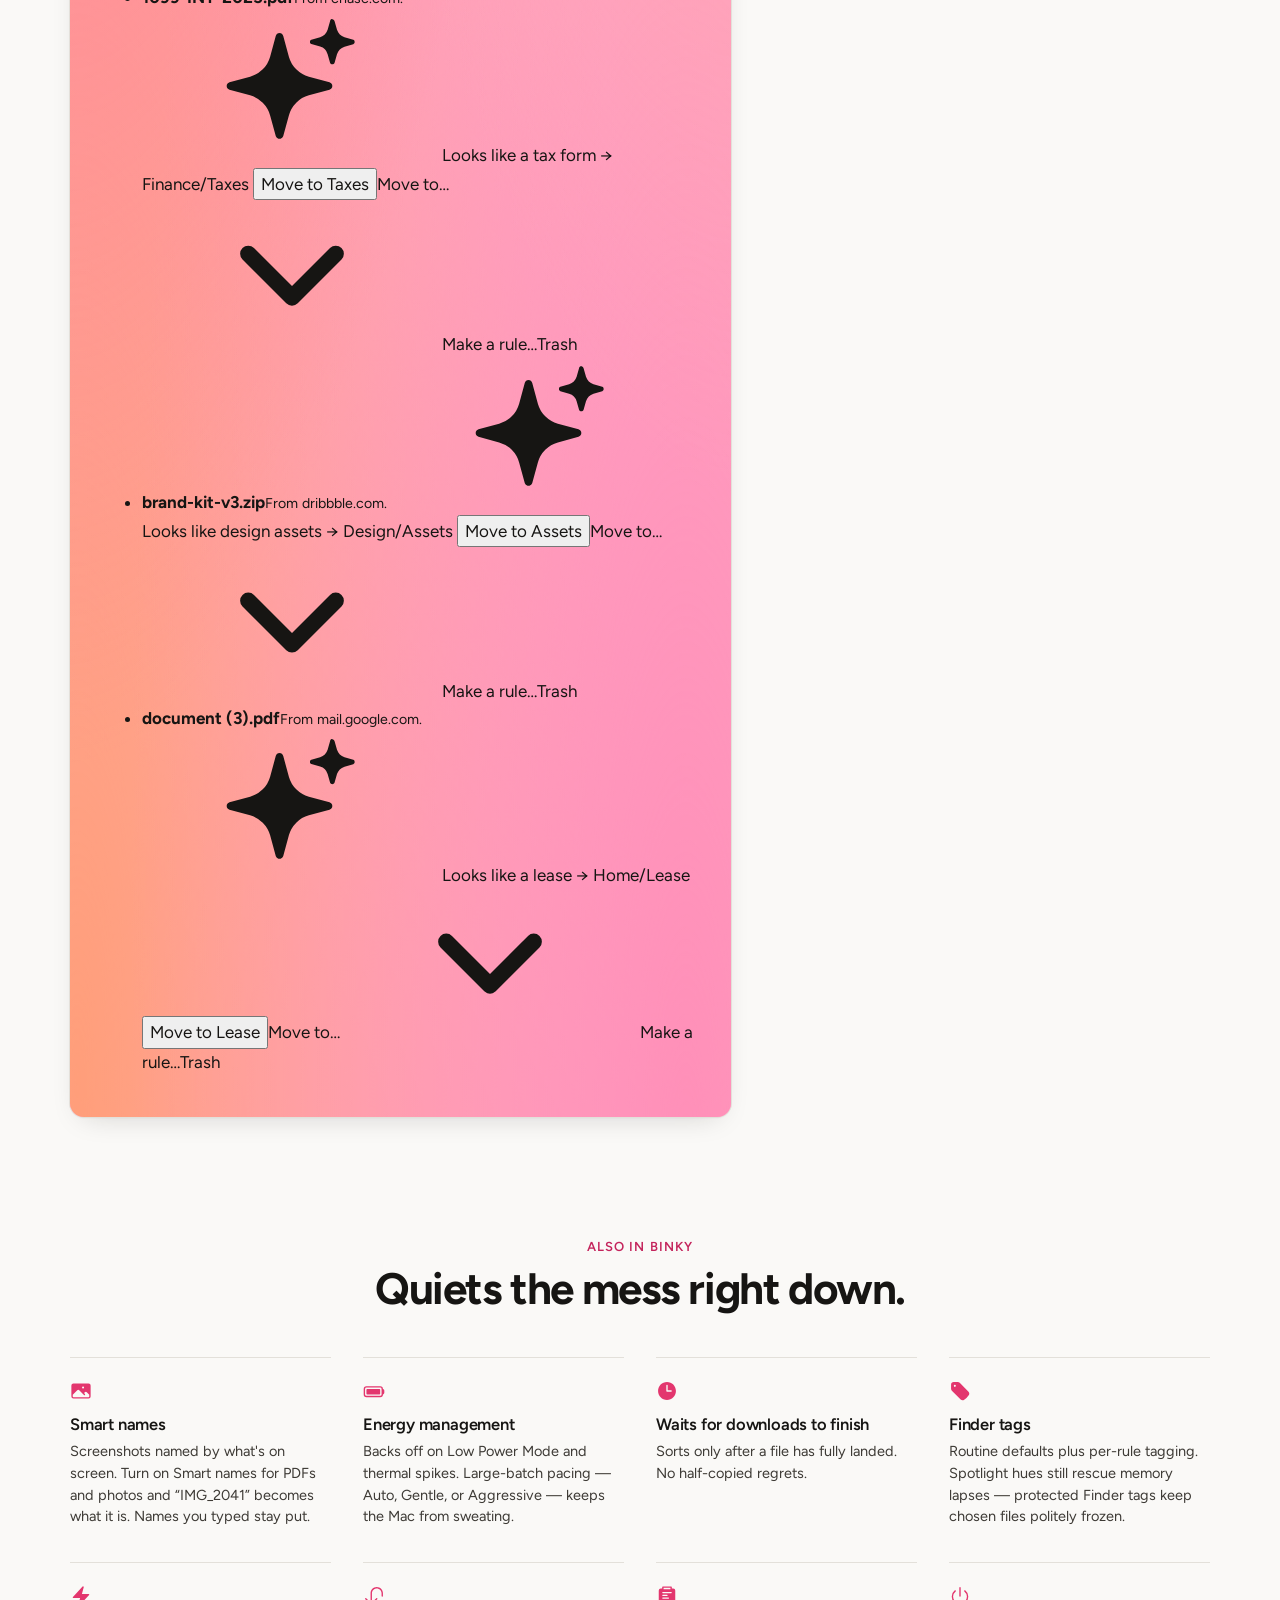
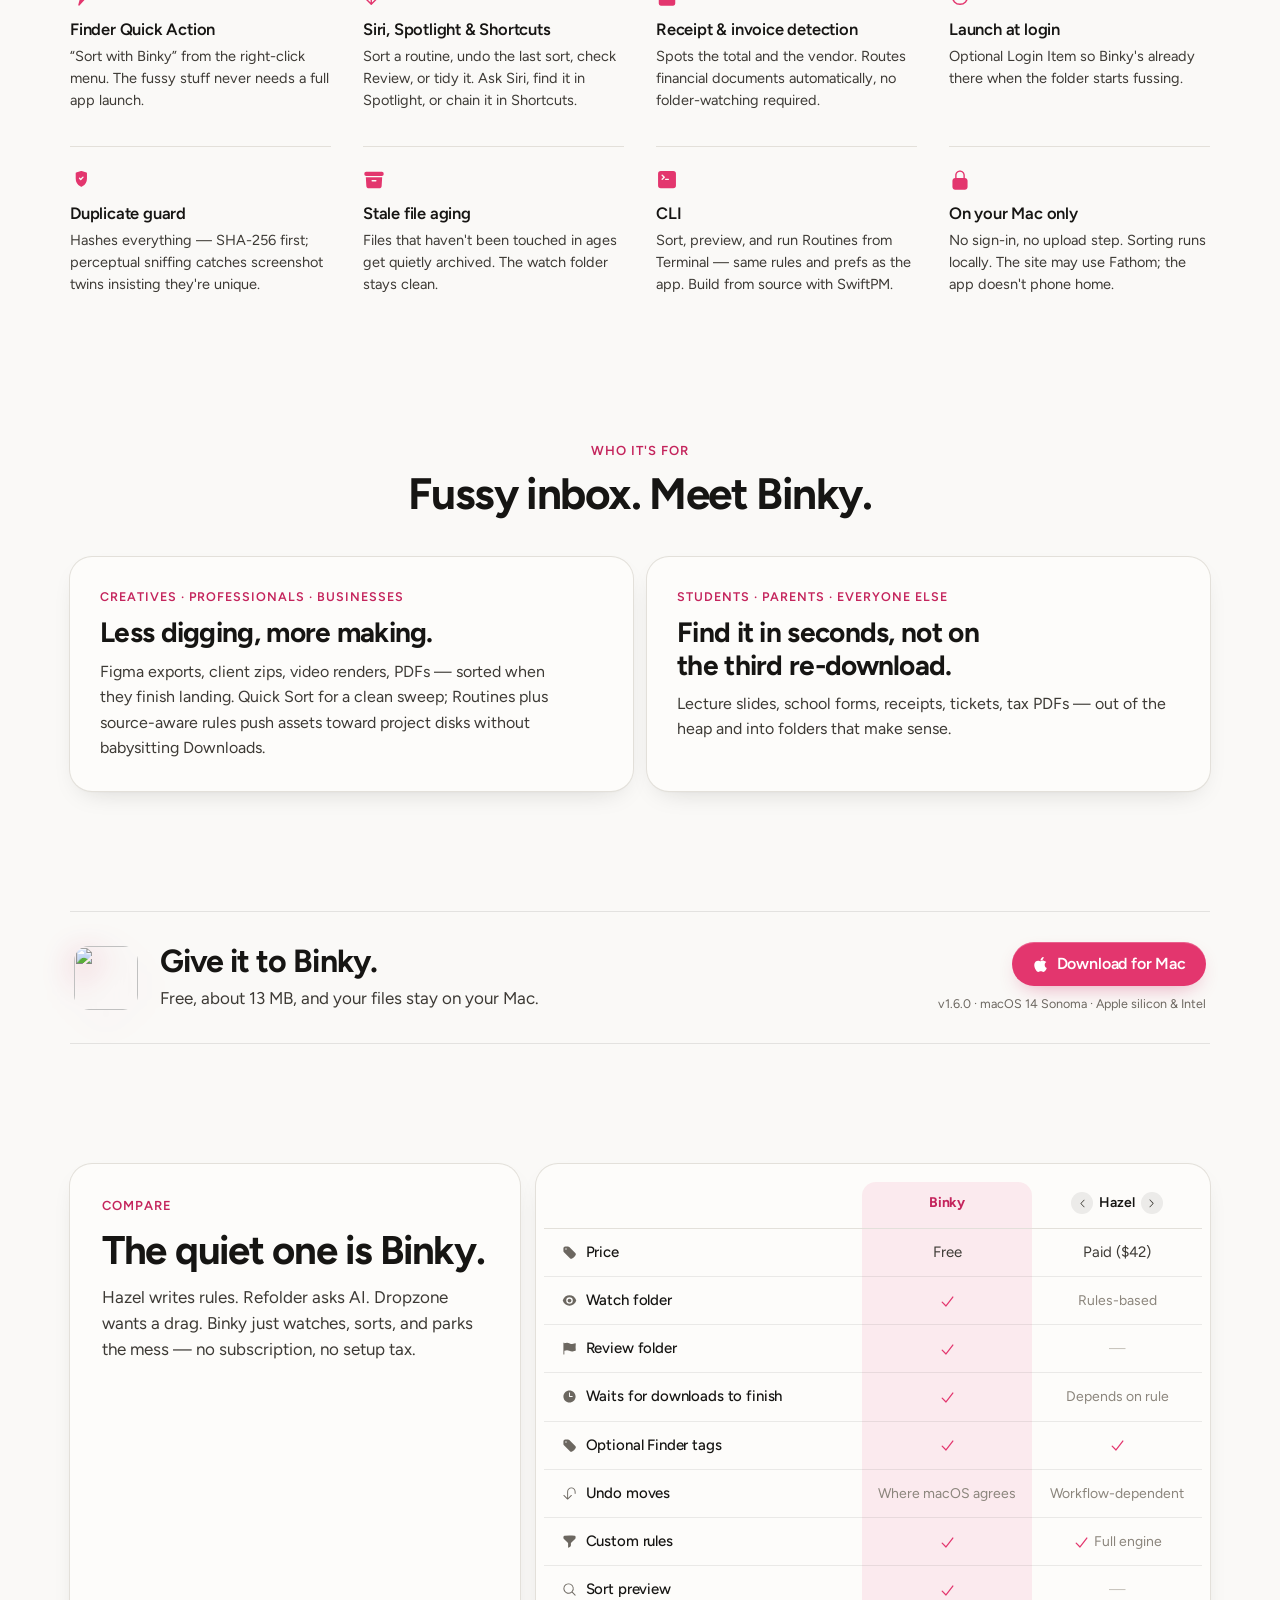
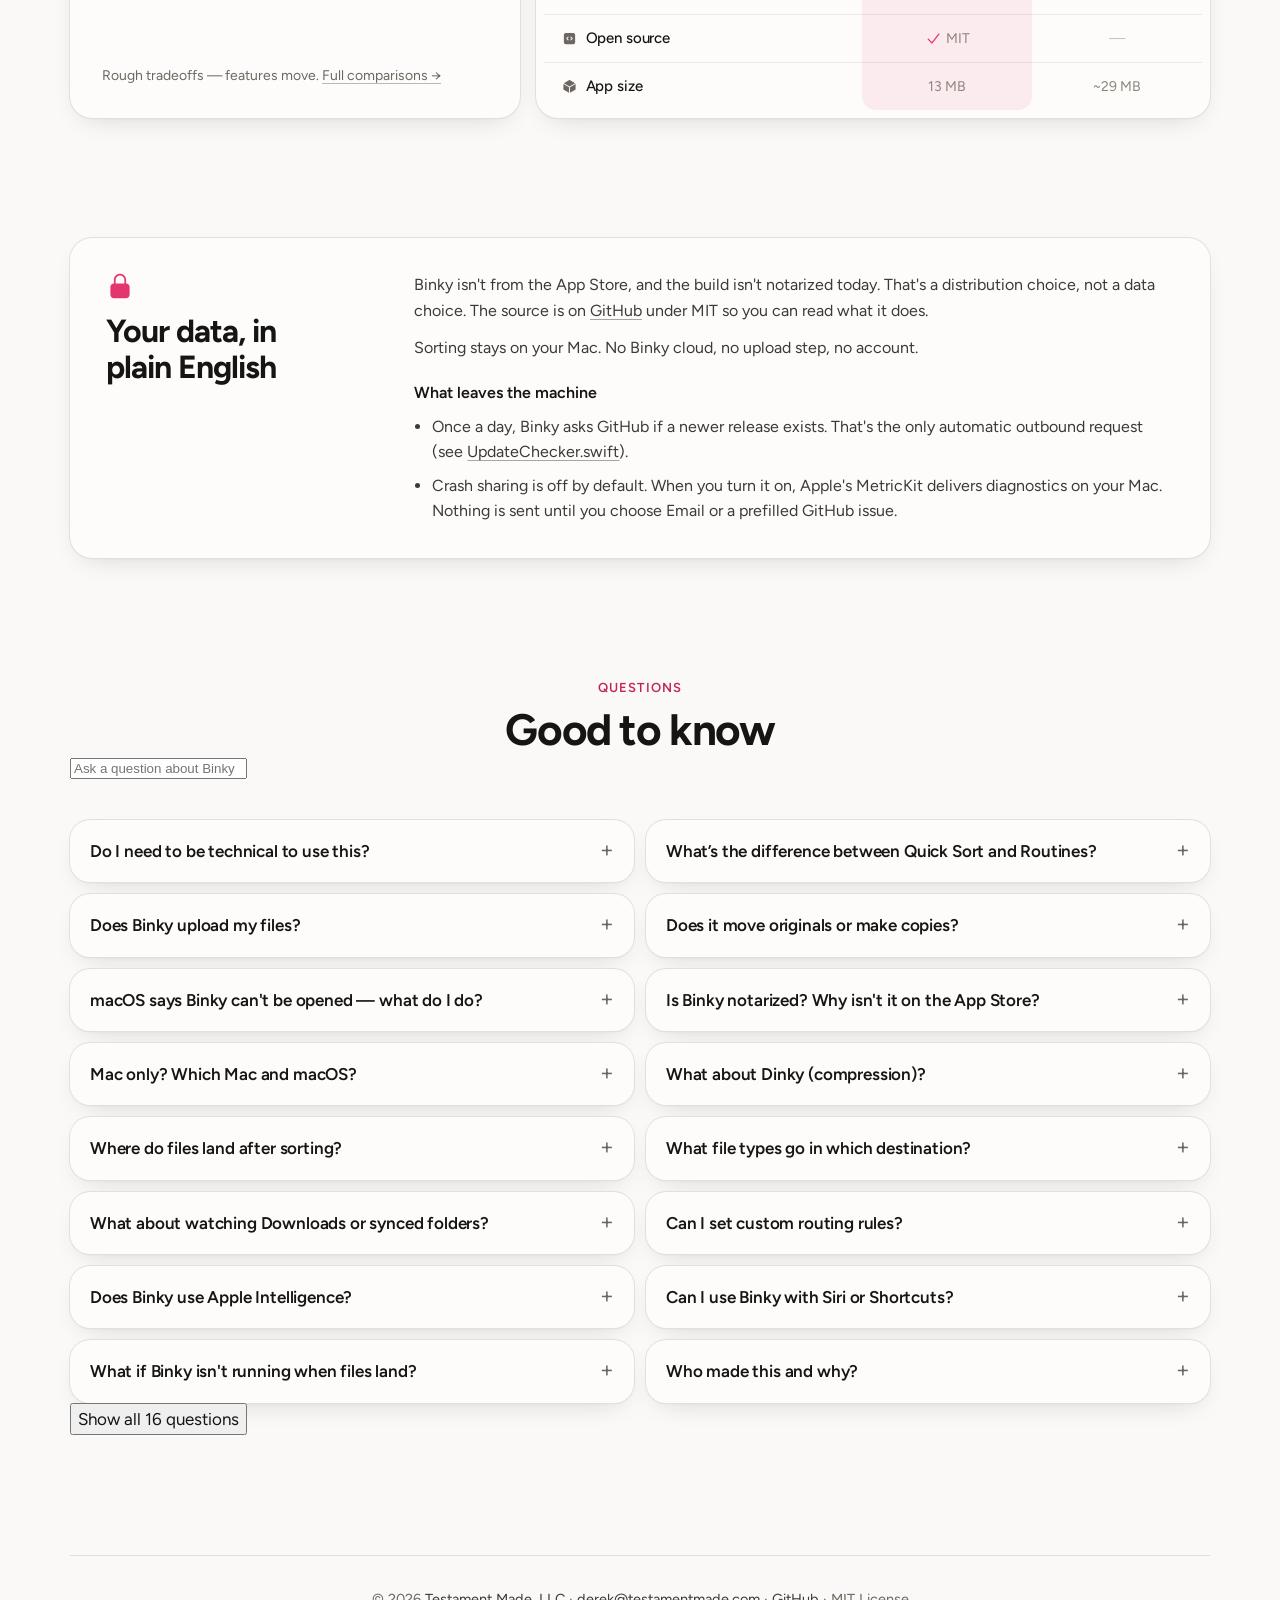
==== commit ed84e625: "Install: Open Anyway first, with a picture of where it is; shorter dialogs Same flow as Slinky's and" ====
--- a/site/index.html
+++ b/site/index.html
@@ -554,7 +554,7 @@
     .modal-overlay.open { display: flex; }
     html.modal-scroll-locked { overflow: hidden; overscroll-behavior: none; }
     .modal {
-      position: relative; width: 100%; max-width: 540px; max-height: min(90vh, 760px); max-height: min(90dvh, 760px); overflow-y: auto; overscroll-behavior: contain;
+      position: relative; width: 100%; max-width: 580px; max-height: min(90vh, 760px); max-height: min(90dvh, 760px); overflow-y: auto; overscroll-behavior: contain;
       background: var(--card); border-radius: 26px; padding: 30px; box-shadow: 0 0 0 1px var(--hair), var(--shadow-lift);
       animation: modal-in 0.35s var(--ease) both;
     }
@@ -610,6 +610,42 @@
     }
     .copy-btn:hover { background: rgb(255 255 255 / 0.2); color: #fff; }
     .copy-btn.copied { color: var(--success); }
+    .install-still { margin: 14px 0 8px; font-size: 13.5px; line-height: 1.5; color: var(--muted); }
+    .install-homebrew-foot code { font-size: 12px; background: var(--surface); padding: 2px 6px; border-radius: 4px; }
+    /* Open Anyway: System Settings › Privacy & Security, drawn at a readable size, with the button to click ringed. */
+    .oa { --oa-bg: #f5f5f7; --oa-side: #ebebed; --oa-ink: #1d1d1f; --oa-dim: rgb(60 60 67 / 0.6); --oa-row: #fff; --oa-line: rgb(0 0 0 / 0.08);
+      display: flex; margin: 4px 0 2px; border-radius: 16px; overflow: hidden; background: var(--oa-bg); color: var(--oa-ink);
+      box-shadow: 0 0 0 1px var(--oa-line), 0 12px 28px -14px rgb(0 0 0 / 0.4); font: 13px/1.35 -apple-system, BlinkMacSystemFont, system-ui, sans-serif; text-align: left; }
+    @media (prefers-color-scheme: dark) { .oa { --oa-bg: #1f1f21; --oa-side: #2a2a2d; --oa-ink: #f5f5f7; --oa-dim: rgb(235 235 245 / 0.55); --oa-row: #2c2c2f; --oa-line: rgb(255 255 255 / 0.1); } }
+    .gatekeeper-lead + .oa { margin-bottom: 4px; }
+    .oa__side { flex: none; width: 192px; min-width: 0; overflow: hidden; display: grid; grid-template-columns: minmax(0, 1fr); align-content: start; gap: 3px; padding: 14px 10px 16px; background: var(--oa-side); }
+    .oa__lights { display: flex; gap: 7px; padding: 0 6px 12px; }
+    .oa__lights i { width: 11px; height: 11px; border-radius: 50%; background: #ff5f57; }
+    .oa__lights i + i { background: #febc2e; } .oa__lights i + i + i { background: #28c840; }
+    .oa__item { min-width: 0; display: flex; align-items: center; gap: 7px; padding: 5px 8px; font-size: 12.5px; border-radius: 8px; white-space: nowrap; overflow: hidden; text-overflow: ellipsis; color: var(--oa-dim); }
+    .oa__item.is-on { color: #fff; font-weight: 500; background: #0a7aff; }
+    .oa__tile { flex: none; width: 20px; height: 20px; border-radius: 6px; display: grid; place-items: center; background: #0a7aff; }
+    .oa__item.is-on .oa__tile { box-shadow: 0 0 0 1.5px rgb(255 255 255 / 0.55); }
+    .oa__tile--gray { background: color-mix(in oklch, var(--oa-dim) 40%, transparent); }
+    .oa__tile svg { width: 14px; height: 14px; fill: none; stroke: #fff; stroke-width: 1.8; stroke-linecap: round; stroke-linejoin: round; }
+    .oa__main { flex: 1; min-width: 0; display: grid; grid-template-columns: minmax(0, 1fr); align-content: start; gap: 8px; padding: 18px 22px 22px 18px; }
+    .oa__title { font-size: 15px; font-weight: 700; padding-bottom: 6px; }
+    .oa__sec { font-size: 12px; font-weight: 600; color: var(--oa-dim); }
+    .oa__group { min-width: 0; display: grid; border-radius: 11px; background: var(--oa-row); box-shadow: 0 0 0 1px var(--oa-line); }
+    .oa__row > span:first-child { flex: 1; min-width: 0; }
+    .oa__row { min-width: 0; display: flex; align-items: center; justify-content: space-between; gap: 14px; padding: 12px 16px; }
+    .oa__row + .oa__row { border-top: 1px solid var(--oa-line); }
+    .oa__row--quiet { color: var(--oa-dim); font-size: 12px; }
+    .oa__row--quiet > span:first-child { flex: none; white-space: nowrap; }
+    .oa__pop { flex: 1 1 auto; min-width: 0; text-align: right; overflow: hidden; text-overflow: ellipsis; white-space: nowrap; }
+    .oa__pop::after { content: ' ⌃'; display: inline-block; rotate: 180deg; margin-left: 4px; font-size: 10px; }
+    .oa__btn { flex: none; position: relative; padding: 5px 12px; border-radius: 999px; font-weight: 600; white-space: nowrap; color: var(--oa-ink); background: color-mix(in oklch, var(--oa-dim) 22%, transparent); }
+    .oa__btn::after { content: ''; position: absolute; inset: -4px; border-radius: inherit; border: 2px solid var(--brand); animation: oa-ring 1.6s ease-in-out infinite; }
+    @keyframes oa-ring { 50% { inset: -7px; opacity: 0.35; } }
+    @media (prefers-reduced-motion: reduce) { .oa__btn::after { animation: none; } }
+    /* Narrow dialogs (phones, small windows) drop the sidebar and the quiet row, so nothing runs off the edge. */
+    .modal:has(.oa) { container-type: inline-size; }
+    @container (max-width: 460px) { .oa__side, .oa__row--quiet { display: none; } .oa__row + .oa__row { border-top: 0; } }
     .install-callout {
       display: flex; align-items: flex-start; gap: 10px; margin-top: 20px; padding: 12px 14px; border-radius: 14px;
       background: color-mix(in oklch, var(--brand) 8%, transparent);
@@ -798,7 +834,7 @@
   </nav>
   <script src="/family-dock.js?v=0df45895" defer></script>
   <script src="/family-ask.js?v=4f426407" defer></script>
-  <script src="/family-menubar.js?v=feb6ffd6" defer></script>
+  <script src="/family-menubar.js?v=53df9770" defer></script>
   <script src="/app-ui.js" defer></script>
   <nav class="nav float-glass is-tucked" aria-label="Binky">
     <a class="nav__home" href="#top"><img src="/app-icon.webp" alt="" width="26" height="26" /><span class="nav__home-name">Binky</span></a>
@@ -953,7 +989,7 @@
     <div class="modal">
       <button class="modal-close" onclick="document.getElementById('install-modal').classList.remove('open','install-modal--help')" aria-label="Close">✕</button>
       <h2>How to install Binky</h2>
-      <p class="install-modal-lead">Pick the path that fits you — both put Binky in Applications. Runs on <strong>Apple Silicon and Intel</strong> Macs with macOS 14 or later.</p>
+      <p class="install-modal-lead">Both put Binky in Applications. Needs a Mac with macOS 14 Sonoma or later, Apple silicon or Intel.</p>
       <div class="install-modal-tabstrip">
         <div class="cmp-segmented" role="tablist" aria-label="Install method">
           <button type="button" class="cmp-tab is-active" role="tab" aria-selected="true" aria-controls="install-panel-dmg" id="install-tab-dmg" data-install-tab="dmg">Download &amp; install</button>
@@ -961,27 +997,28 @@
         </div>
       </div>
       <div id="install-panel-dmg" role="tabpanel" aria-labelledby="install-tab-dmg" data-install-panel="dmg">
-        <p class="install-modal-sublead">If Binky’s icon in Applications has a <strong>slash through it</strong>, you probably have an old Apple-Silicon-only build on an Intel Mac. Download the latest version. Otherwise, macOS may say Binky can’t be opened — that’s Gatekeeper, not a virus. The quarantine step below takes less than a minute.</p>
         <ol class="install-steps">
           <li>
             <span>
-              Open the <strong>installer</strong> from your Downloads, then drag <strong>Binky</strong> into your <strong>Applications</strong> folder.
+              Open the <strong>installer</strong> from your Downloads and drag <strong>Binky</strong> into <strong>Applications</strong>.
               <span class="install-fallback">Download didn't start? <a href="https://github.com/heyderekj/binky/releases/download/v1.6.0/Binky-1.6.0.dmg" onclick="window.fathom&&window.fathom.trackEvent('Download macOS install-fallback')">Download again</a>.</span>
             </span>
           </li>
           <li>
             <div class="install-step-stack">
-              <p>Open <strong>Terminal</strong> and paste this command:</p>
-              <div class="code-block">
+              <p>Open Binky. Since it isn’t notarized yet, macOS stops it once: open <strong>System Settings › Privacy &amp; Security</strong>, scroll down to <strong>Security</strong> and click <strong>Open Anyway</strong>, then confirm with Touch ID or your password.</p>
+            </div>
+          </li>
+        </ol>
+        <div class="oa" role="img" aria-label="System Settings, Privacy &amp; Security. Under Security: “Binky” was blocked to protect your Mac, with an Open Anyway button beside it."><div class="oa__side" aria-hidden="true"><span class="oa__lights"><i></i><i></i><i></i></span><span class="oa__item"><i class="oa__tile oa__tile--gray"></i>Screen Time</span><span class="oa__item"><i class="oa__tile oa__tile--gray"></i>Lock Screen</span><span class="oa__item is-on"><i class="oa__tile"><svg viewBox="0 0 24 24" aria-hidden="true"><path d="M9 12V6.5a1.2 1.2 0 0 1 2.4 0V11M11.4 10.5V5a1.2 1.2 0 0 1 2.4 0v5.5M13.8 10.5V6.2a1.2 1.2 0 0 1 2.4 0V14a5.5 5.5 0 0 1-5.5 5.5h-.4a5 5 0 0 1-4-2l-2.6-3.6a1.2 1.2 0 0 1 1.9-1.4L9 14"/></svg></i>Privacy &amp; Security</span><span class="oa__item"><i class="oa__tile oa__tile--gray"></i>Touch ID &amp; Password</span><span class="oa__item"><i class="oa__tile oa__tile--gray"></i>Users &amp; Groups</span></div><div class="oa__main" aria-hidden="true"><b class="oa__title">Privacy &amp; Security</b><span class="oa__sec">Security</span><div class="oa__group"><div class="oa__row oa__row--quiet"><span>Allow applications from</span><span class="oa__pop">App Store &amp; Known Developers</span></div><div class="oa__row"><span>“Binky” was blocked to protect your Mac.</span><span class="oa__btn">Open Anyway</span></div></div></div></div>
+        <p class="install-still">Still blocked? Paste this into Terminal:</p>
+        <div class="code-block">
                 <code id="xattr-cmd">xattr -dr com.apple.quarantine /Applications/Binky.app</code>
                 <button class="copy-btn" onclick="copyCmd(this)">Copy</button>
               </div>
-            </div>
-          </li>
-        </ol>
       </div>
       <div id="install-panel-brew" role="tabpanel" aria-labelledby="install-tab-brew" data-install-panel="brew" hidden>
-        <p class="install-homebrew-note">Requires <a href="https://brew.sh" target="_blank" rel="noopener noreferrer">Homebrew</a>, and macOS 14 or later. In Terminal, run once to add this repo as a tap, then install the app:</p>
+        <p class="install-homebrew-note">With <a href="https://brew.sh" target="_blank" rel="noopener noreferrer">Homebrew</a>, add the tap once, then install:</p>
         <div class="install-code-stack">
           <div class="code-block">
             <code>brew tap heyderekj/binky https://github.com/heyderekj/binky</code>
@@ -992,14 +1029,14 @@
             <button class="copy-btn" onclick="copyCmd(this)">Copy</button>
           </div>
         </div>
-        <p class="install-homebrew-foot"><strong>Upgrading Binky:</strong> in Terminal, run <code>brew update &amp;&amp; brew upgrade --cask binky</code> when you want a newer release. <strong>If macOS blocks the first launch,</strong> switch to the <strong>Download &amp; install</strong> tab and run the Terminal command in step 2.</p>
+        <p class="install-homebrew-foot">Upgrade later with <code>brew upgrade --cask binky</code>. If macOS blocks the first launch, use <strong>Open Anyway</strong> as in step 2 of Download &amp; install.</p>
       </div>
       <div class="install-callout">
         <!-- arrow-path -->
         <svg class="install-callout-icon" xmlns="http://www.w3.org/2000/svg" viewBox="0 0 24 24" fill="currentColor" aria-hidden="true">
           <path fill-rule="evenodd" d="M4.755 10.059a7.5 7.5 0 0 1 12.548-3.364l1.903 1.903h-3.183a.75.75 0 1 0 0 1.5h4.992a.75.75 0 0 0 .75-.75V4.356a.75.75 0 0 0-1.5 0v3.18l-1.9-1.9A9 9 0 0 0 3.306 9.67a.75.75 0 1 0 1.45.388Zm15.408 3.352a.75.75 0 0 0-.919.53 7.5 7.5 0 0 1-12.548 3.364l-1.902-1.903h3.183a.75.75 0 0 0 0-1.5H2.984a.75.75 0 0 0-.75.75v4.992a.75.75 0 0 0 1.5 0v-3.18l1.9 1.9a9 9 0 0 0 15.059-4.035.75.75 0 0 0-.53-.918Z" clip-rule="evenodd"/>
         </svg>
-        <p><strong>Easy updating</strong> — once you're set up, the app can check GitHub Releases for updates.</p>
+        <p><strong>Easy updating.</strong> One click checks for new releases.</p>
       </div>
     </div>
   </div>
@@ -1009,11 +1046,14 @@
     <div class="modal">
       <button class="modal-close" onclick="document.getElementById('gatekeeper-modal').classList.remove('open')" aria-label="Close">✕</button>
       <h2>macOS blocked Binky</h2>
-      <p class="gatekeeper-lead">Because Binky isn’t from the App Store, macOS quarantines it on first run. Paste this into Terminal to remove the flag (this fixes Gatekeeper only — if the app icon has a slash through it, download the latest version instead):</p>
+      <p class="gatekeeper-lead">Binky isn’t notarized yet, so macOS stops the first launch. Open <strong>System Settings › Privacy &amp; Security</strong>, scroll down to <strong>Security</strong> and click <strong>Open Anyway</strong>, then confirm with Touch ID or your password. You only do this once.</p>
+      <div class="oa" role="img" aria-label="System Settings, Privacy &amp; Security. Under Security: “Binky” was blocked to protect your Mac, with an Open Anyway button beside it."><div class="oa__side" aria-hidden="true"><span class="oa__lights"><i></i><i></i><i></i></span><span class="oa__item"><i class="oa__tile oa__tile--gray"></i>Screen Time</span><span class="oa__item"><i class="oa__tile oa__tile--gray"></i>Lock Screen</span><span class="oa__item is-on"><i class="oa__tile"><svg viewBox="0 0 24 24" aria-hidden="true"><path d="M9 12V6.5a1.2 1.2 0 0 1 2.4 0V11M11.4 10.5V5a1.2 1.2 0 0 1 2.4 0v5.5M13.8 10.5V6.2a1.2 1.2 0 0 1 2.4 0V14a5.5 5.5 0 0 1-5.5 5.5h-.4a5 5 0 0 1-4-2l-2.6-3.6a1.2 1.2 0 0 1 1.9-1.4L9 14"/></svg></i>Privacy &amp; Security</span><span class="oa__item"><i class="oa__tile oa__tile--gray"></i>Touch ID &amp; Password</span><span class="oa__item"><i class="oa__tile oa__tile--gray"></i>Users &amp; Groups</span></div><div class="oa__main" aria-hidden="true"><b class="oa__title">Privacy &amp; Security</b><span class="oa__sec">Security</span><div class="oa__group"><div class="oa__row oa__row--quiet"><span>Allow applications from</span><span class="oa__pop">App Store &amp; Known Developers</span></div><div class="oa__row"><span>“Binky” was blocked to protect your Mac.</span><span class="oa__btn">Open Anyway</span></div></div></div></div>
+      <p class="install-still">No Open Anyway button? Paste this into Terminal:</p>
       <div class="code-block">
         <code id="xattr-cmd-gk">xattr -dr com.apple.quarantine /Applications/Binky.app</code>
         <button class="copy-btn" onclick="copyCmd(this)">Copy</button>
       </div>
+      <p class="install-still">A slash through the icon usually means an old Apple silicon–only build on an Intel Mac. Download the latest version.</p>
     </div>
   </div>
 
@@ -1624,7 +1664,7 @@
       <details class="faq-item" id="faq-does-binky-upload-my-files"><summary class="faq-q">Does Binky upload my files?</summary><p class="faq-a">No. Sorting stays on your Mac — no Binky cloud, no account. Once a day the app checks GitHub for a newer release (that&apos;s the only automatic outbound request). Details: <a href="#data">Your data, in plain English</a>.</p></details>
 
       <details class="faq-item" id="faq-does-it-move-originals-or-make-copies"><summary class="faq-q">Does it move originals or make copies?</summary><p class="faq-a">Moves originals. Nothing duplicated, nothing left behind in Downloads. That's why the stable-file gate and the Review folder exist — Binky won't touch a file it isn't sure about.</p></details>
-      <details class="faq-item faq-more" id="faq-macos-says-binky-can-t-be-opened-what-do-i-do"><summary class="faq-q">macOS says Binky can't be opened — what do I do?</summary><p class="faq-a">If Binky’s icon in Applications has a <strong>line through it</strong>, that copy was built for a different Mac (older releases were Apple Silicon only); download the latest version—see <a href="#faq-mac-os">Mac and macOS requirements</a>. Otherwise that’s Gatekeeper. <button type="button" class="faq-inline-link" onclick="document.getElementById('gatekeeper-modal').classList.add('open')">How to fix it →</button></p></details>
+      <details class="faq-item faq-more" id="faq-macos-says-binky-can-t-be-opened-what-do-i-do"><summary class="faq-q">macOS says Binky can't be opened — what do I do?</summary><p class="faq-a">Binky isn’t notarized yet, so macOS stops the first launch. Click <strong>Open Anyway</strong> in System Settings › Privacy &amp; Security. <button type="button" class="faq-inline-link" onclick="document.getElementById('gatekeeper-modal').classList.add('open')">How to fix it →</button></p></details>
 
       <details class="faq-item faq-more" id="faq-is-binky-notarized-why-isn-t-it-on-the-app-store"><summary class="faq-q">Is Binky notarized? Why isn&apos;t it on the App Store?</summary><p class="faq-a">It isn&apos;t Apple-notarized or Mac App Store today. That&apos;s distribution — the binary ships straight from GitHub as free MIT open source. For what the app actually talks to over the network, read <a href="#data">Your data, in plain English</a>. First-launch Gatekeeper pain is separate: <button type="button" class="faq-inline-link" onclick="document.getElementById('gatekeeper-modal').classList.add('open')">How to fix it →</button></p></details>
 
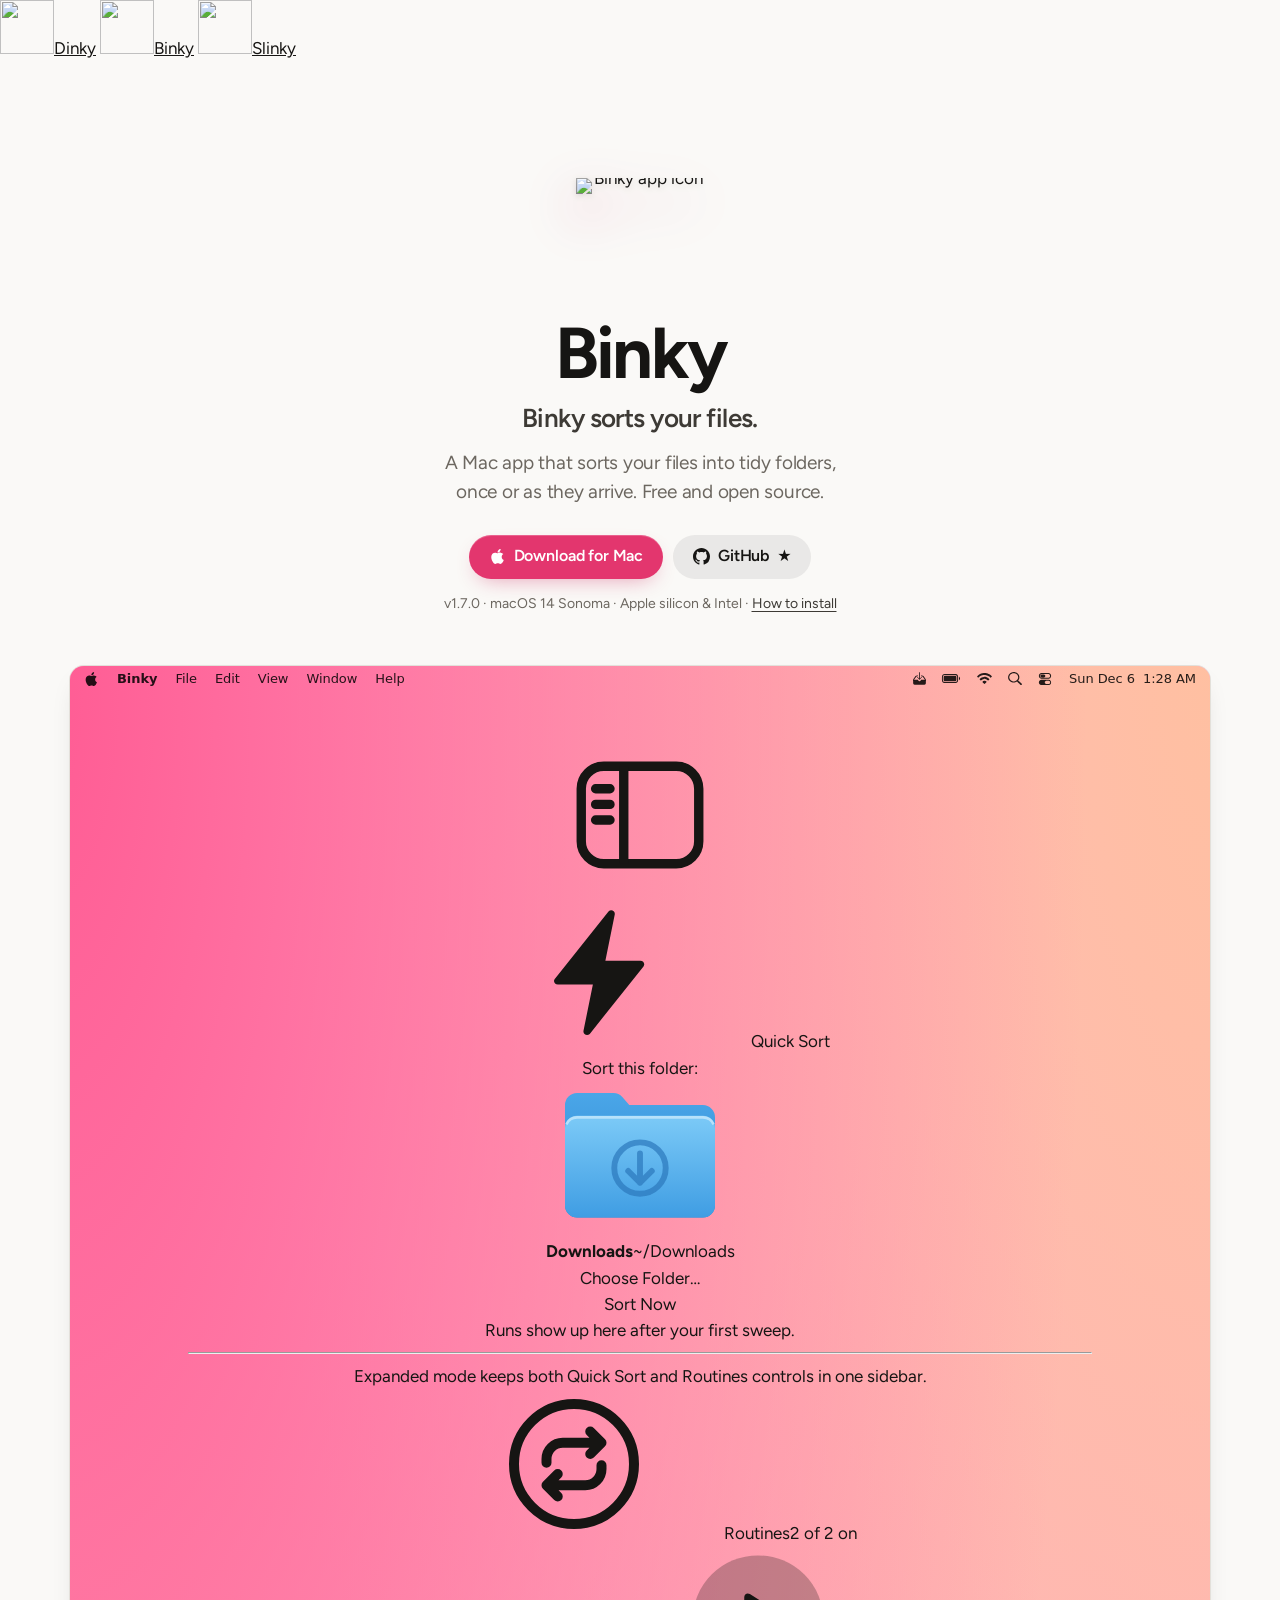
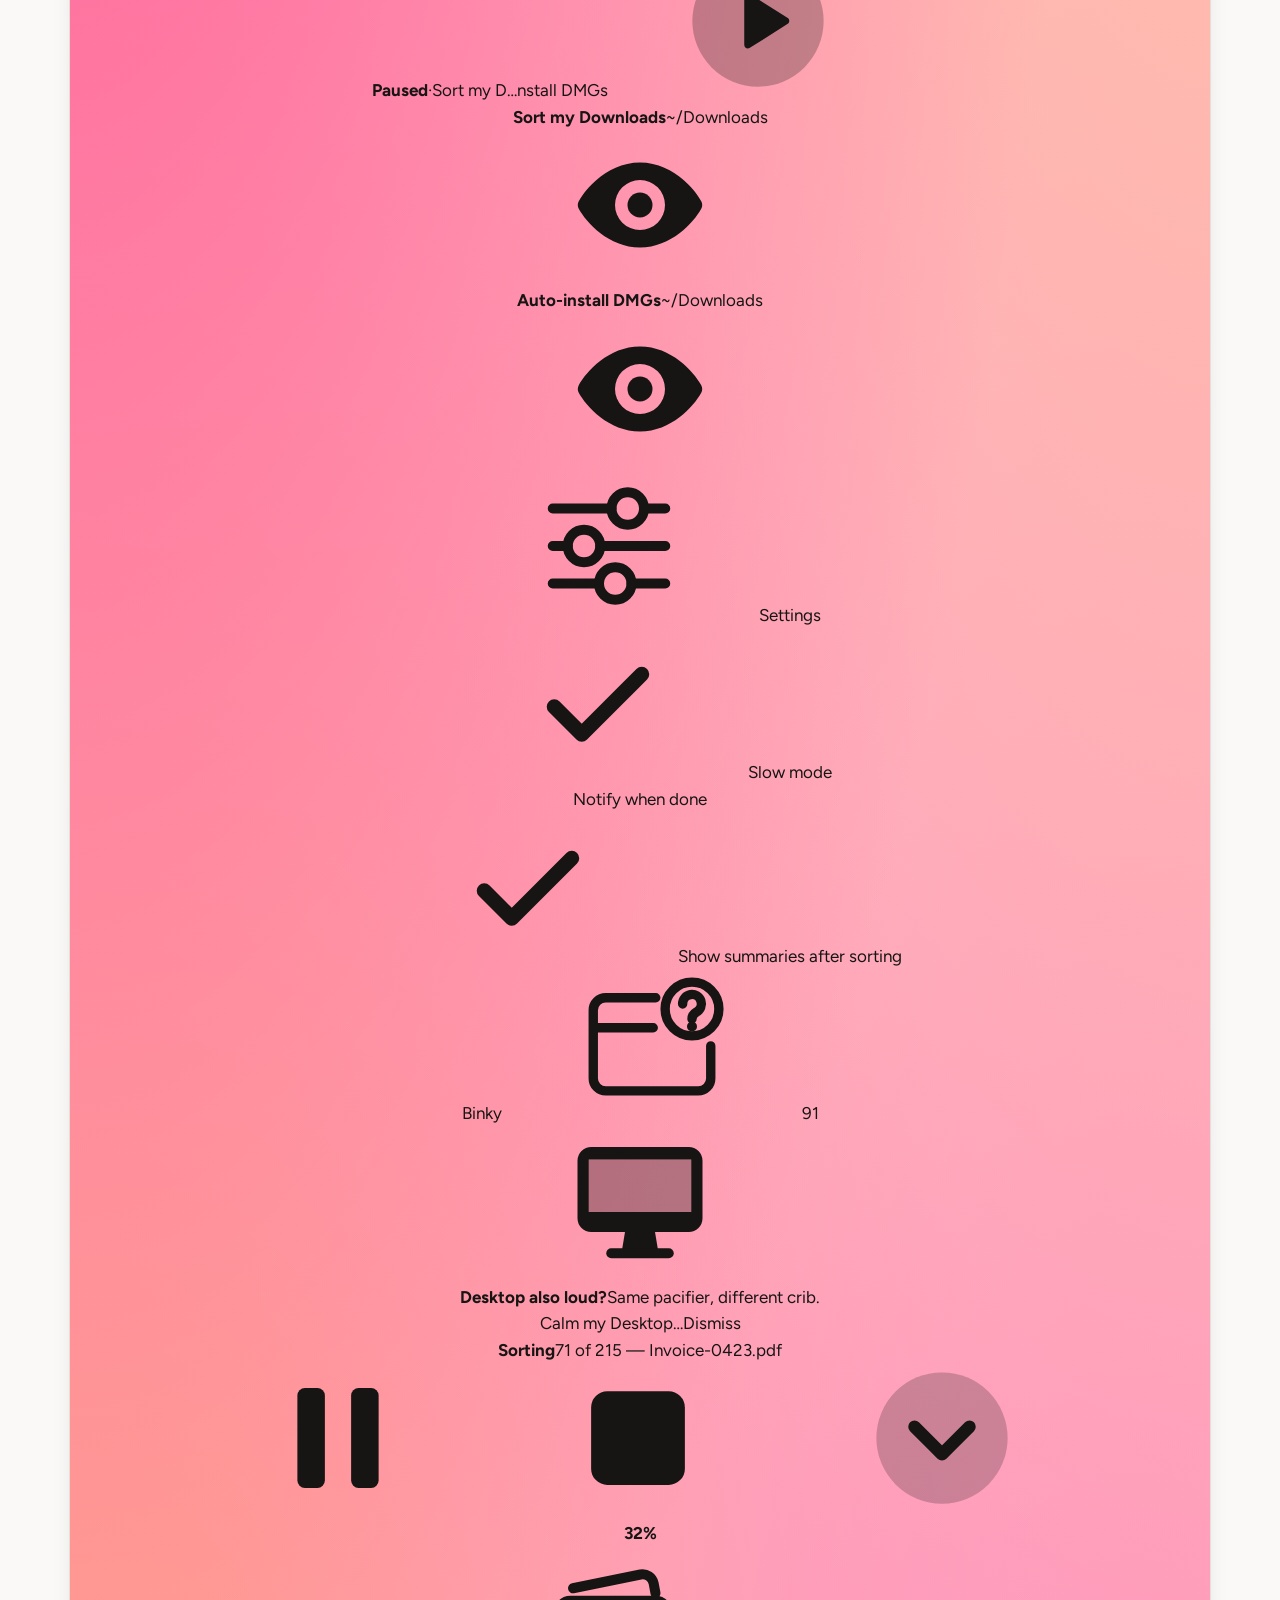
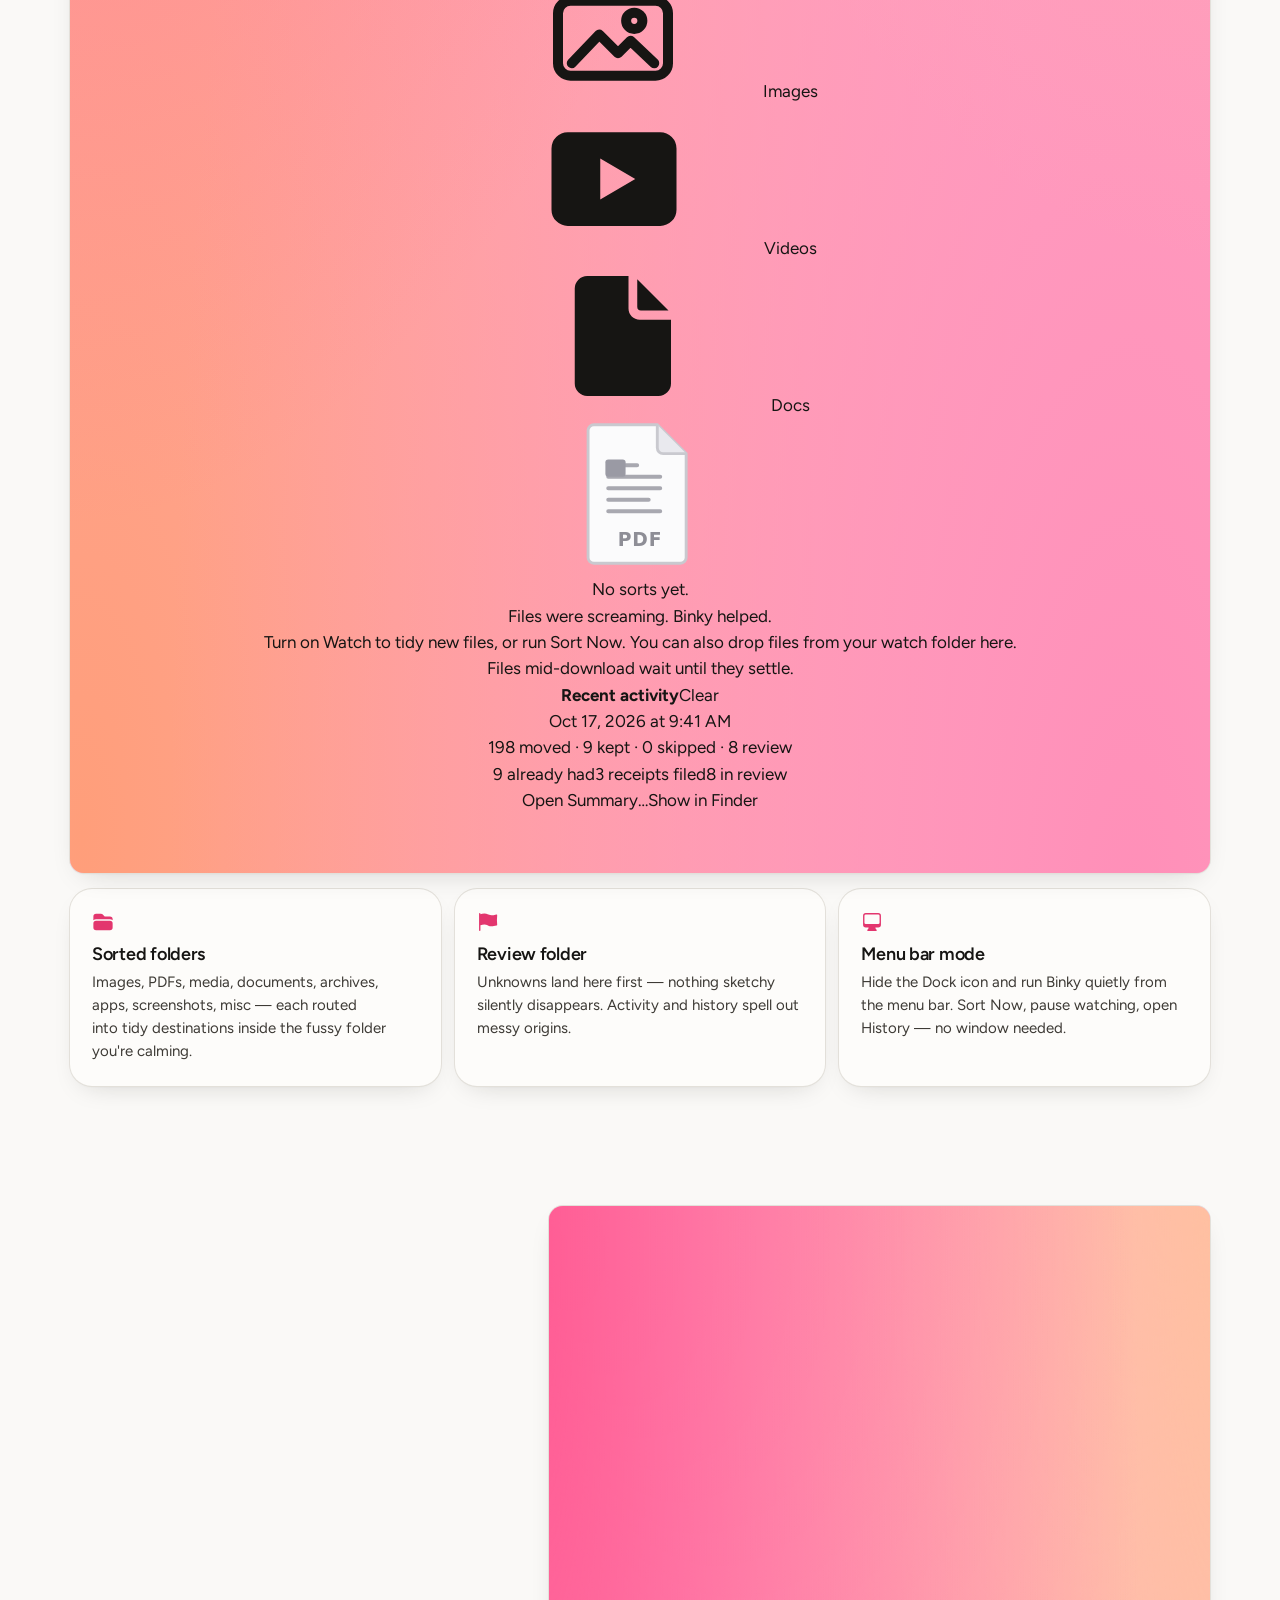
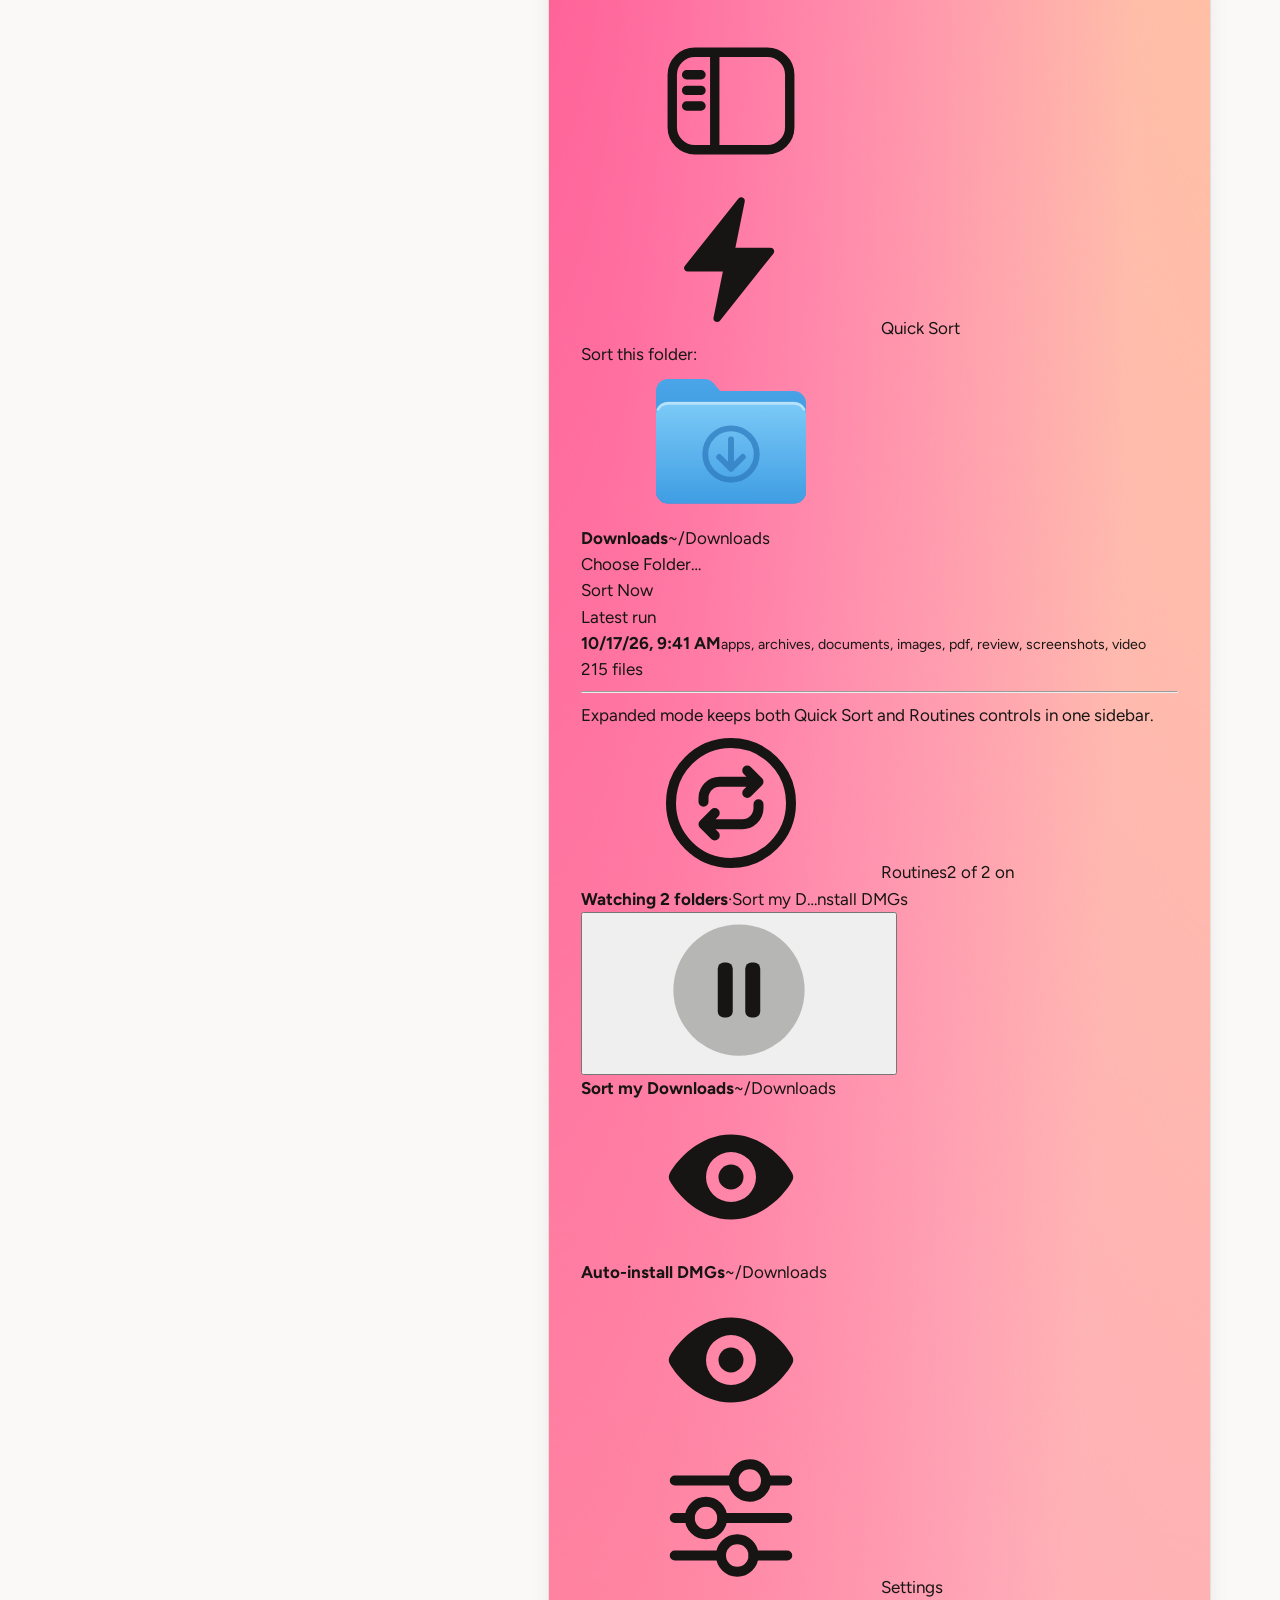
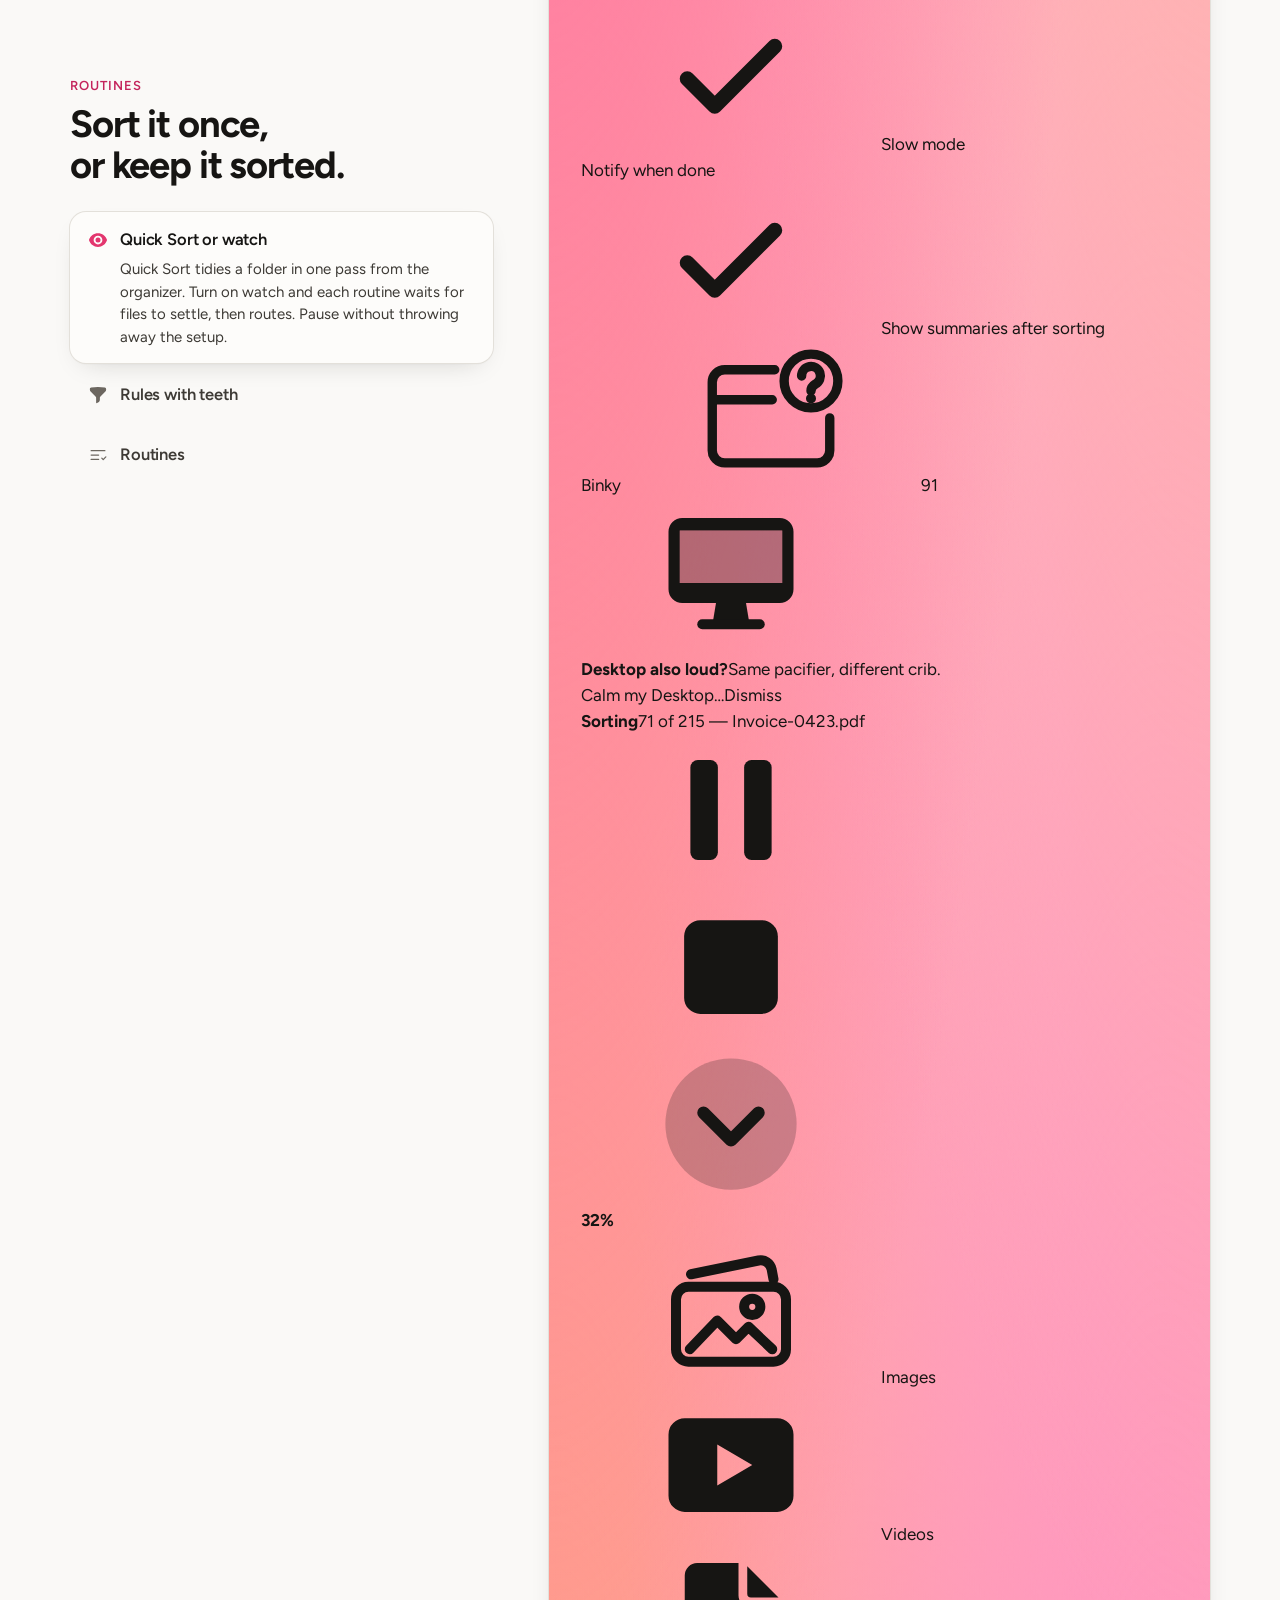
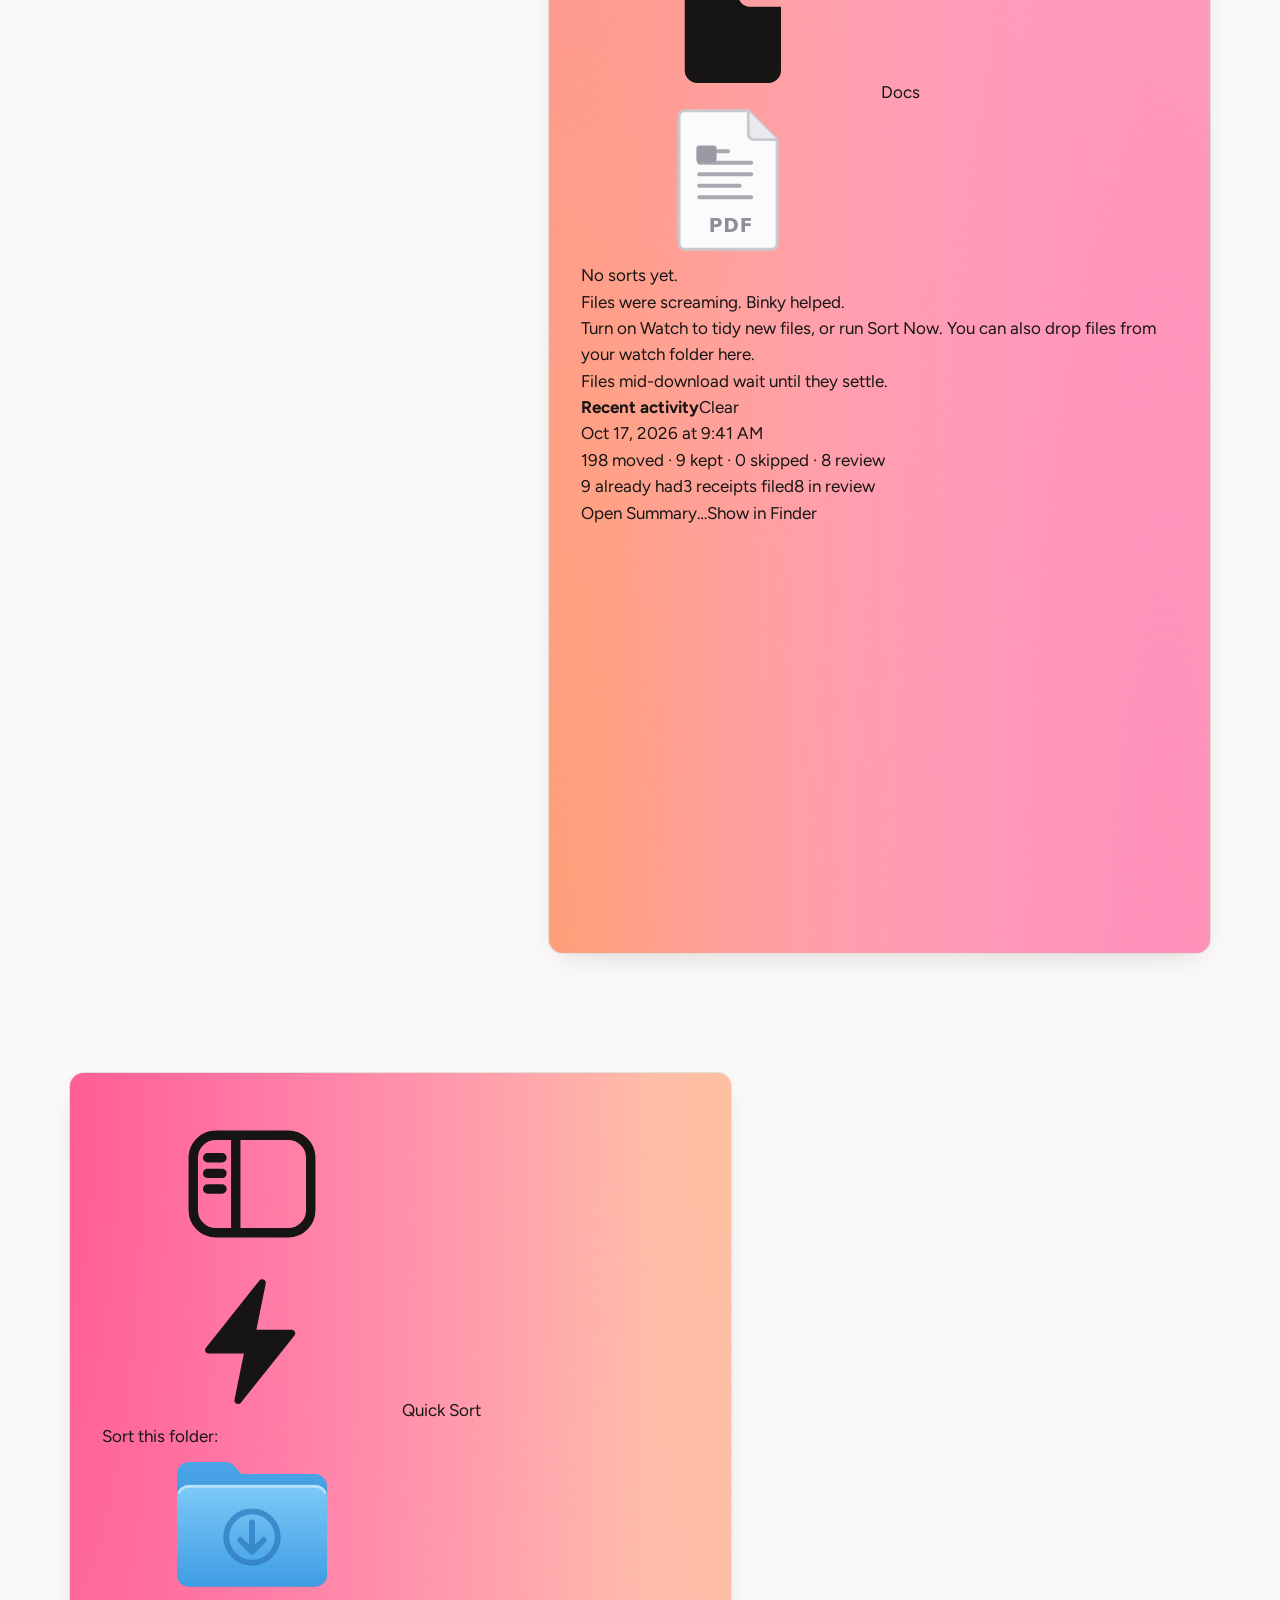
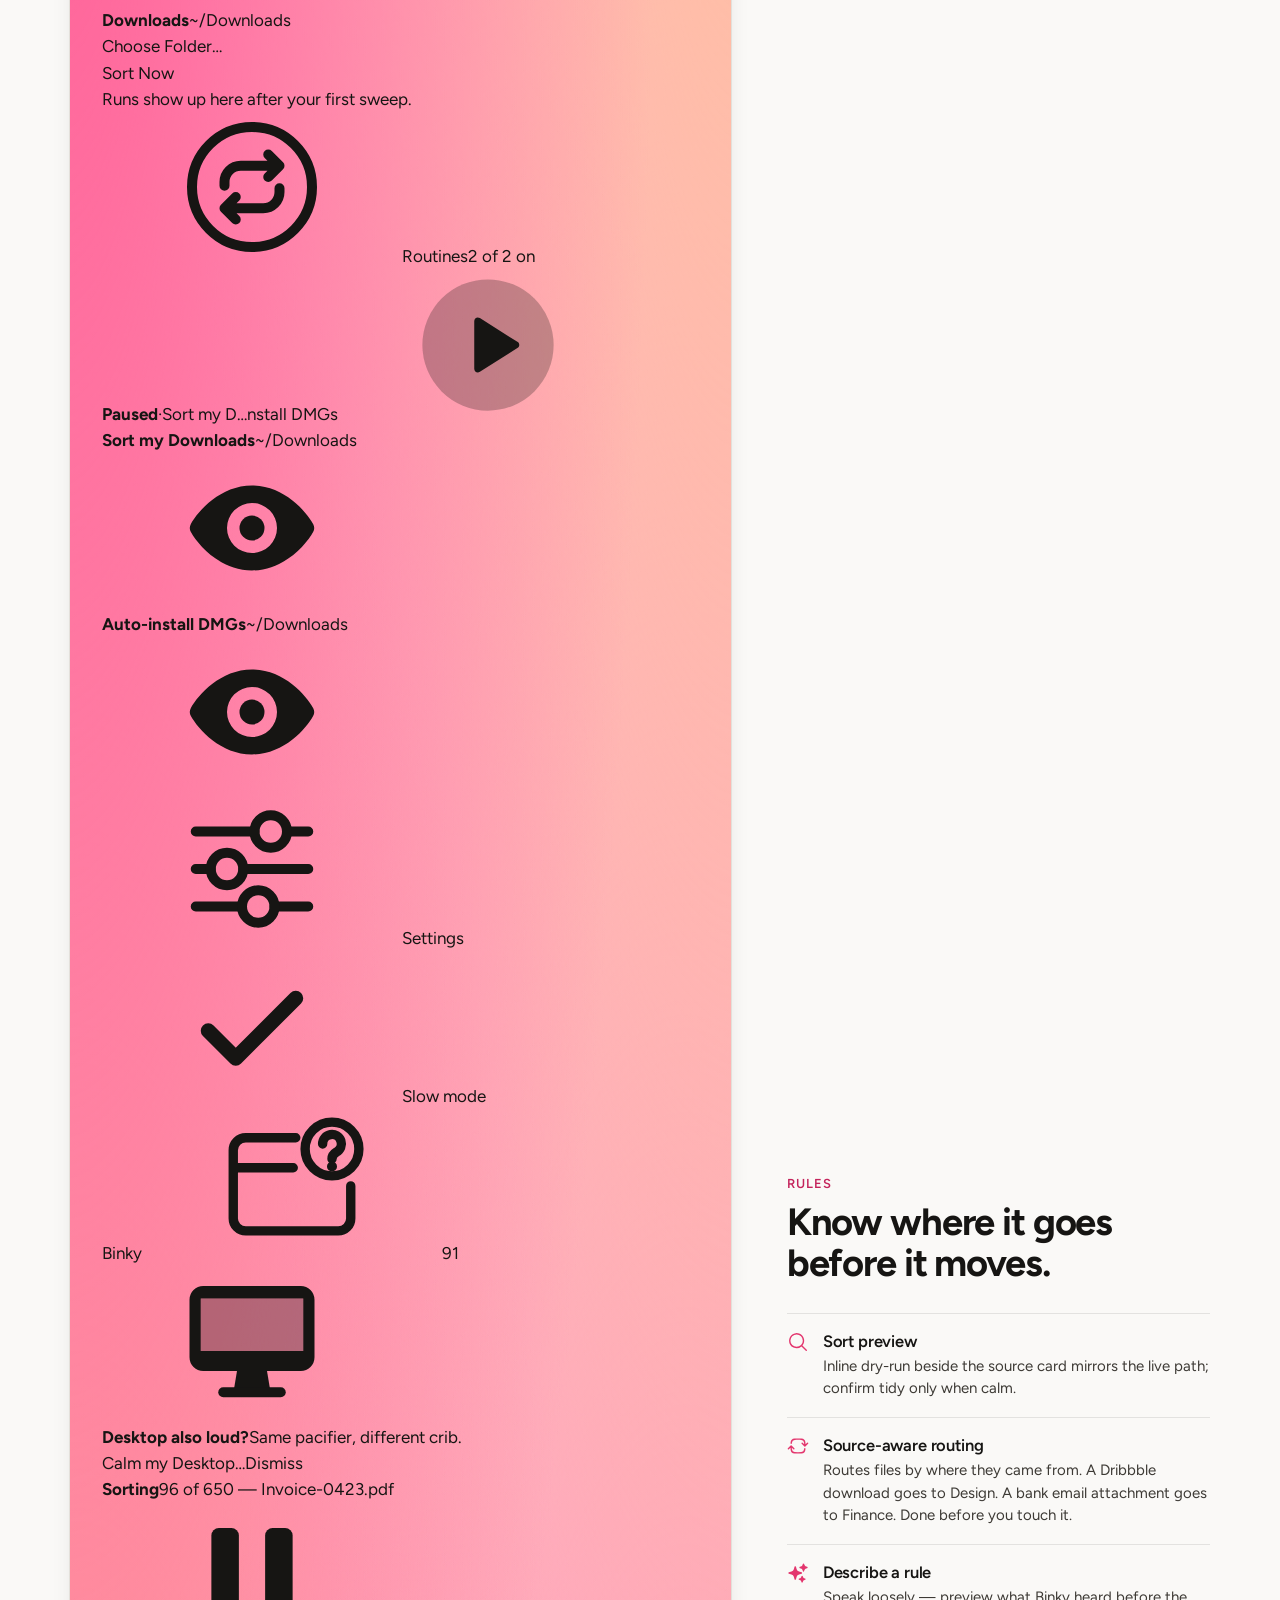
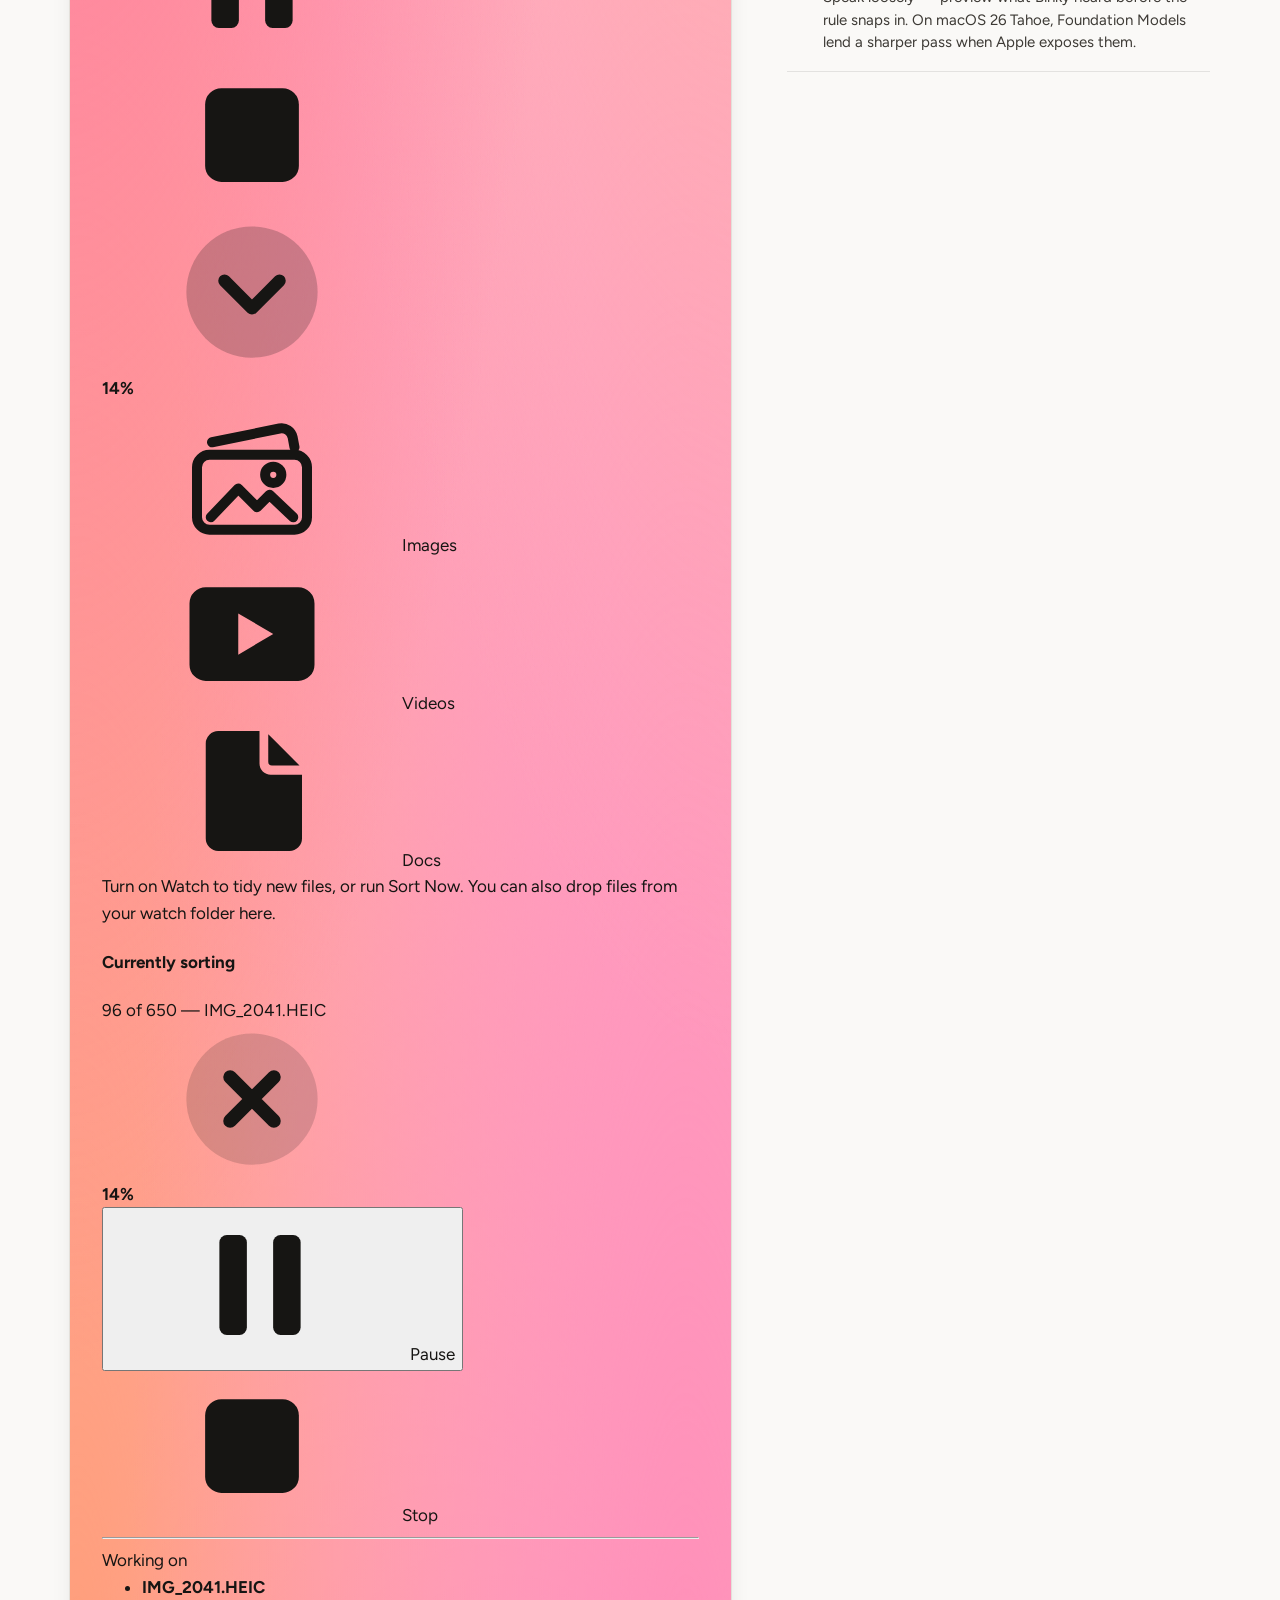
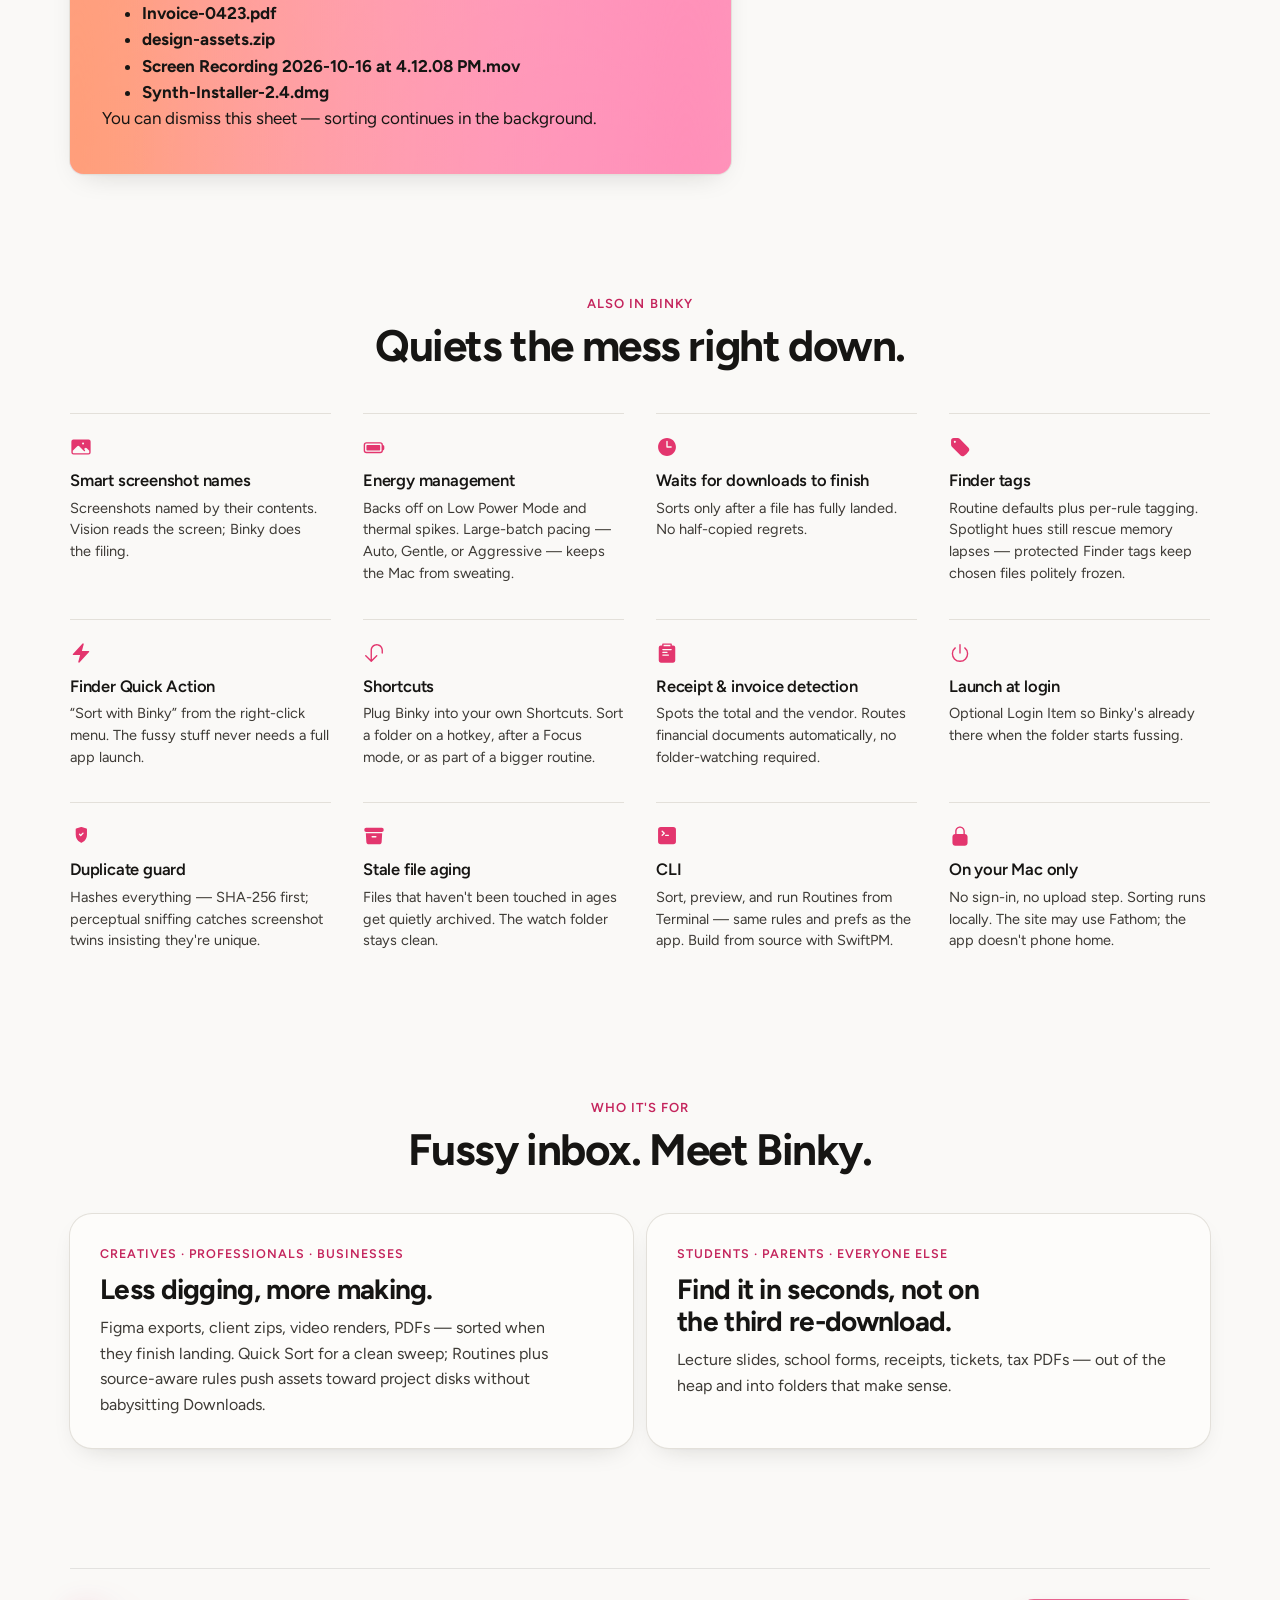
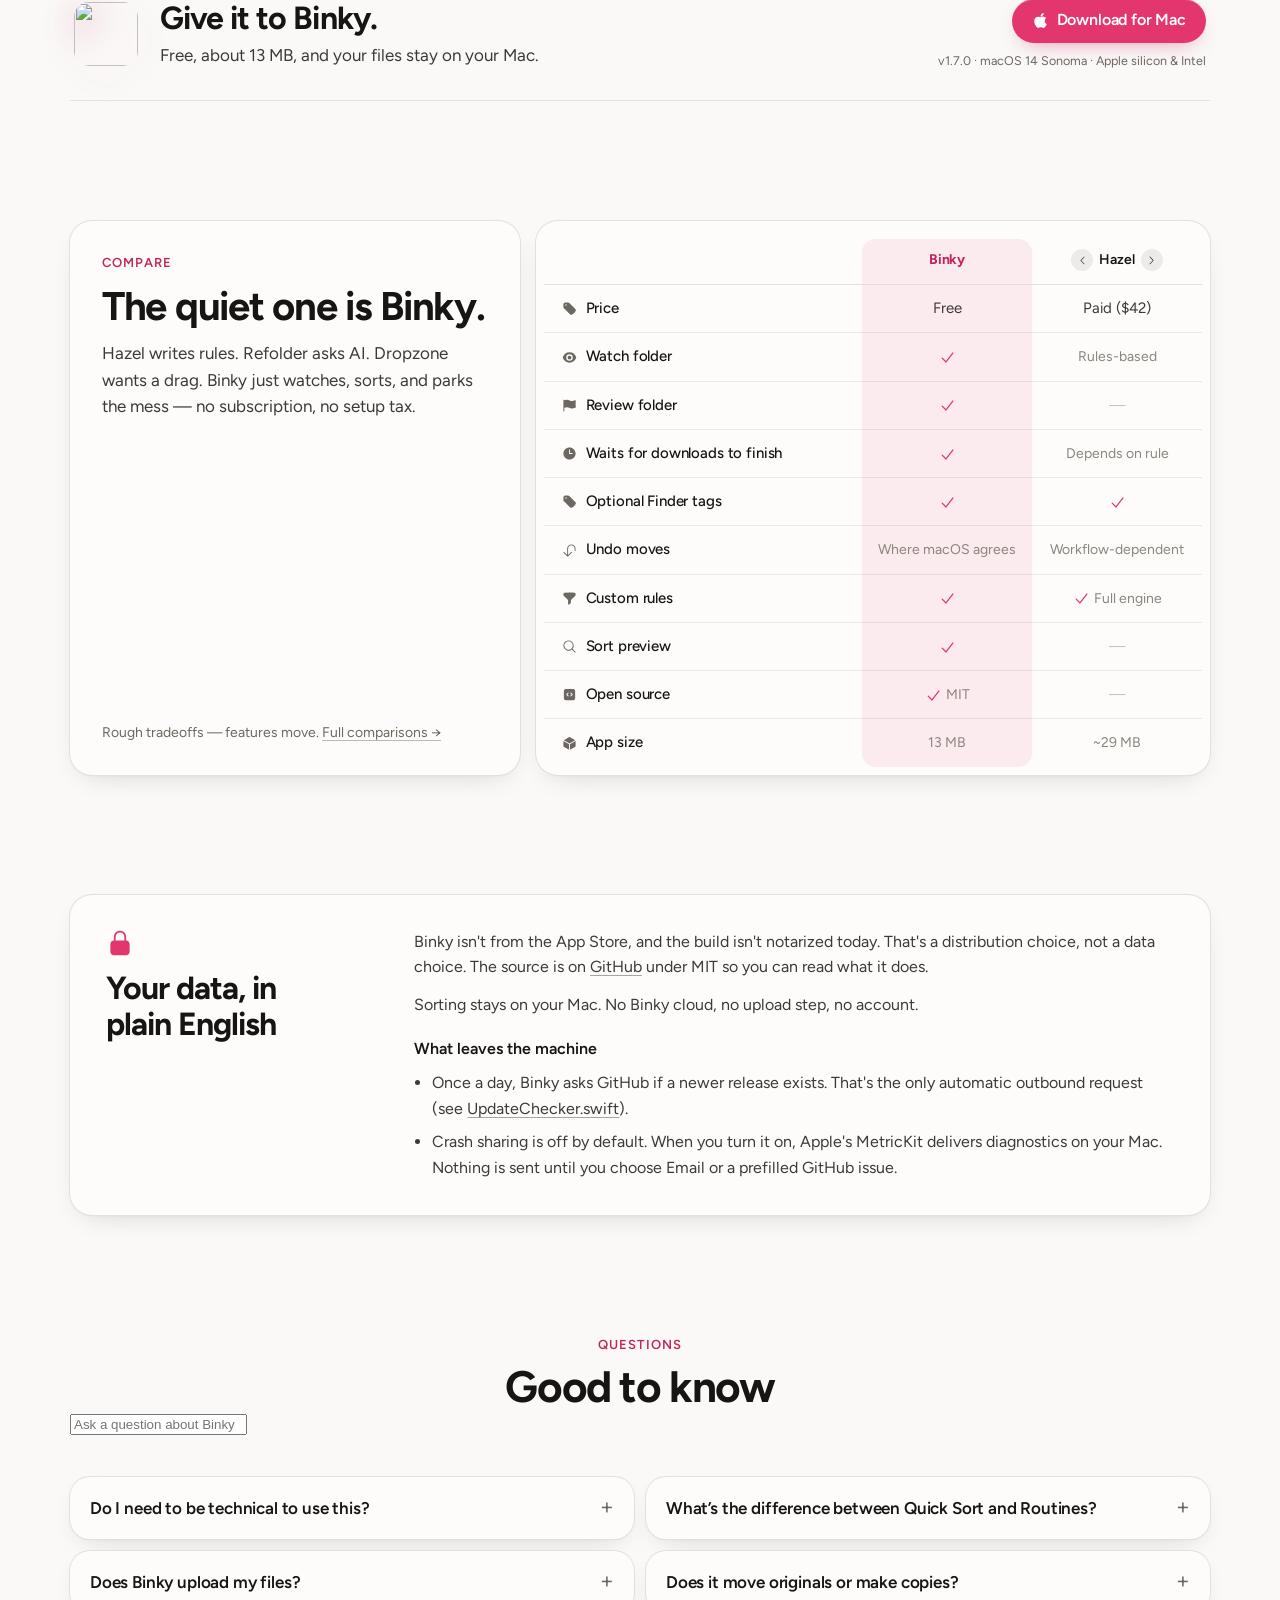
==== commit 95d4eb4f: "Bump to v1.7.0" ====
--- a/site/index.html
+++ b/site/index.html
@@ -13,7 +13,7 @@
   <link rel="preconnect" href="https://fonts.googleapis.com" />
   <link rel="preconnect" href="https://fonts.gstatic.com" crossorigin />
   <link rel="stylesheet" href="https://fonts.googleapis.com/css2?family=Figtree:wght@400;500;600;700&display=swap" />
-  <link rel="stylesheet" href="/family-menubar.css?v=8d81144a" />
+  <link rel="stylesheet" href="/family-menubar.css?v=01f52f40" />
   <link rel="stylesheet" href="/site-tabs.css?v=1590a16d" />
   <link rel="stylesheet" href="/app-ui.css" />
   <!-- Faster hop to sibling product site (dns + connection + idle document prefetch). -->
@@ -41,10 +41,10 @@
     "name": "Binky",
     "operatingSystem": "macOS",
     "applicationCategory": "UtilitiesApplication",
-    "description": "Keeps Downloads tidy: Quick Sort for one-shot sweeps plus Routines for named always-on watchers; stable-file detection, source-aware routing, plain-English rule building, receipt detection, duplicate hashing, smart screenshot names, optional Apple Intelligence smart names for PDFs and photos and folder suggestions in Review, Siri and Shortcuts actions, optional stale-file aging, daily digest and optional weekly reminder with shareable digest card (PNG) from history, sorted folders for Images PDFs Media Documents Archives Apps Screenshots Misc, optional Finder tags, sort preview, Review for unknowns, history with undo where possible. Menu bar mode. Native SwiftUI.",
+    "description": "Keeps Downloads tidy: Quick Sort for one-shot sweeps plus Routines for named always-on watchers; stable-file detection, source-aware routing, plain-English rule building, receipt detection, duplicate hashing, smart screenshot names, optional stale-file aging, daily digest and optional weekly reminder with shareable digest card (PNG) from history, sorted folders for Images PDFs Media Documents Archives Apps Screenshots Misc, optional Finder tags, sort preview, Review for unknowns, history with undo where possible. Menu bar mode. Native SwiftUI.",
     "url": "https://binkyfiles.com",
-    "downloadUrl": "https://github.com/heyderekj/binky/releases/download/v1.6.0/Binky-1.6.0.dmg",
-    "softwareVersion": "1.6.0",
+    "downloadUrl": "https://github.com/heyderekj/binky/releases/download/v1.7.0/Binky-1.7.0.dmg",
+    "softwareVersion": "1.7.0",
     "offers": [
       {
         "@type": "Offer",
@@ -554,7 +554,7 @@
     .modal-overlay.open { display: flex; }
     html.modal-scroll-locked { overflow: hidden; overscroll-behavior: none; }
     .modal {
-      position: relative; width: 100%; max-width: 580px; max-height: min(90vh, 760px); max-height: min(90dvh, 760px); overflow-y: auto; overscroll-behavior: contain;
+      position: relative; width: 100%; max-width: 540px; max-height: min(90vh, 760px); max-height: min(90dvh, 760px); overflow-y: auto; overscroll-behavior: contain;
       background: var(--card); border-radius: 26px; padding: 30px; box-shadow: 0 0 0 1px var(--hair), var(--shadow-lift);
       animation: modal-in 0.35s var(--ease) both;
     }
@@ -610,42 +610,6 @@
     }
     .copy-btn:hover { background: rgb(255 255 255 / 0.2); color: #fff; }
     .copy-btn.copied { color: var(--success); }
-    .install-still { margin: 14px 0 8px; font-size: 13.5px; line-height: 1.5; color: var(--muted); }
-    .install-homebrew-foot code { font-size: 12px; background: var(--surface); padding: 2px 6px; border-radius: 4px; }
-    /* Open Anyway: System Settings › Privacy & Security, drawn at a readable size, with the button to click ringed. */
-    .oa { --oa-bg: #f5f5f7; --oa-side: #ebebed; --oa-ink: #1d1d1f; --oa-dim: rgb(60 60 67 / 0.6); --oa-row: #fff; --oa-line: rgb(0 0 0 / 0.08);
-      display: flex; margin: 4px 0 2px; border-radius: 16px; overflow: hidden; background: var(--oa-bg); color: var(--oa-ink);
-      box-shadow: 0 0 0 1px var(--oa-line), 0 12px 28px -14px rgb(0 0 0 / 0.4); font: 13px/1.35 -apple-system, BlinkMacSystemFont, system-ui, sans-serif; text-align: left; }
-    @media (prefers-color-scheme: dark) { .oa { --oa-bg: #1f1f21; --oa-side: #2a2a2d; --oa-ink: #f5f5f7; --oa-dim: rgb(235 235 245 / 0.55); --oa-row: #2c2c2f; --oa-line: rgb(255 255 255 / 0.1); } }
-    .gatekeeper-lead + .oa { margin-bottom: 4px; }
-    .oa__side { flex: none; width: 192px; min-width: 0; overflow: hidden; display: grid; grid-template-columns: minmax(0, 1fr); align-content: start; gap: 3px; padding: 14px 10px 16px; background: var(--oa-side); }
-    .oa__lights { display: flex; gap: 7px; padding: 0 6px 12px; }
-    .oa__lights i { width: 11px; height: 11px; border-radius: 50%; background: #ff5f57; }
-    .oa__lights i + i { background: #febc2e; } .oa__lights i + i + i { background: #28c840; }
-    .oa__item { min-width: 0; display: flex; align-items: center; gap: 7px; padding: 5px 8px; font-size: 12.5px; border-radius: 8px; white-space: nowrap; overflow: hidden; text-overflow: ellipsis; color: var(--oa-dim); }
-    .oa__item.is-on { color: #fff; font-weight: 500; background: #0a7aff; }
-    .oa__tile { flex: none; width: 20px; height: 20px; border-radius: 6px; display: grid; place-items: center; background: #0a7aff; }
-    .oa__item.is-on .oa__tile { box-shadow: 0 0 0 1.5px rgb(255 255 255 / 0.55); }
-    .oa__tile--gray { background: color-mix(in oklch, var(--oa-dim) 40%, transparent); }
-    .oa__tile svg { width: 14px; height: 14px; fill: none; stroke: #fff; stroke-width: 1.8; stroke-linecap: round; stroke-linejoin: round; }
-    .oa__main { flex: 1; min-width: 0; display: grid; grid-template-columns: minmax(0, 1fr); align-content: start; gap: 8px; padding: 18px 22px 22px 18px; }
-    .oa__title { font-size: 15px; font-weight: 700; padding-bottom: 6px; }
-    .oa__sec { font-size: 12px; font-weight: 600; color: var(--oa-dim); }
-    .oa__group { min-width: 0; display: grid; border-radius: 11px; background: var(--oa-row); box-shadow: 0 0 0 1px var(--oa-line); }
-    .oa__row > span:first-child { flex: 1; min-width: 0; }
-    .oa__row { min-width: 0; display: flex; align-items: center; justify-content: space-between; gap: 14px; padding: 12px 16px; }
-    .oa__row + .oa__row { border-top: 1px solid var(--oa-line); }
-    .oa__row--quiet { color: var(--oa-dim); font-size: 12px; }
-    .oa__row--quiet > span:first-child { flex: none; white-space: nowrap; }
-    .oa__pop { flex: 1 1 auto; min-width: 0; text-align: right; overflow: hidden; text-overflow: ellipsis; white-space: nowrap; }
-    .oa__pop::after { content: ' ⌃'; display: inline-block; rotate: 180deg; margin-left: 4px; font-size: 10px; }
-    .oa__btn { flex: none; position: relative; padding: 5px 12px; border-radius: 999px; font-weight: 600; white-space: nowrap; color: var(--oa-ink); background: color-mix(in oklch, var(--oa-dim) 22%, transparent); }
-    .oa__btn::after { content: ''; position: absolute; inset: -4px; border-radius: inherit; border: 2px solid var(--brand); animation: oa-ring 1.6s ease-in-out infinite; }
-    @keyframes oa-ring { 50% { inset: -7px; opacity: 0.35; } }
-    @media (prefers-reduced-motion: reduce) { .oa__btn::after { animation: none; } }
-    /* Narrow dialogs (phones, small windows) drop the sidebar and the quiet row, so nothing runs off the edge. */
-    .modal:has(.oa) { container-type: inline-size; }
-    @container (max-width: 460px) { .oa__side, .oa__row--quiet { display: none; } .oa__row + .oa__row { border-top: 0; } }
     .install-callout {
       display: flex; align-items: flex-start; gap: 10px; margin-top: 20px; padding: 12px 14px; border-radius: 14px;
       background: color-mix(in oklch, var(--brand) 8%, transparent);
@@ -813,13 +777,6 @@
     <symbol id="sf-plus" viewBox="0 0 24 24"><path d="M12 4.4v15.2M4.4 12h15.2" fill="none" stroke="currentColor" stroke-width="1.7" stroke-linecap="round"/></symbol>
     <symbol id="sf-docs" viewBox="0 0 24 24"><g fill="none" stroke="currentColor" stroke-width="1.5" stroke-linejoin="round"><path d="M8.6 6.6V4.4a1.8 1.8 0 0 1 1.8-1.8h5.2l4.6 4.6v9.2a1.8 1.8 0 0 1-1.8 1.8h-2.6"/><path d="M15.4 2.8v3.4c0 .6.4 1 1 1h3.6"/><path d="M5.6 6.6h5.4l4.4 4.4v8.6a1.8 1.8 0 0 1-1.8 1.8H5.6a1.8 1.8 0 0 1-1.8-1.8V8.4a1.8 1.8 0 0 1 1.8-1.8Z"/><path d="M10.6 6.8v3.4c0 .6.4 1 1 1h3.6M6.6 14.2h5.6M6.6 17h4" stroke-linecap="round"/></g></symbol>
     <symbol id="sf-trash" viewBox="0 0 24 24"><g fill="none" stroke="currentColor" stroke-width="1.5" stroke-linecap="round" stroke-linejoin="round"><path d="M3.8 6.2h16.4M9.2 6.2V4.4c0-.6.4-1 1-1h3.6c.6 0 1 .4 1 1v1.8M5.8 6.2l1 13.2c.1 1 .9 1.8 1.9 1.8h6.6c1 0 1.8-.8 1.9-1.8l1-13.2M10 9.8v8M14 9.8v8"/></g></symbol>
-    <!-- The sidebar footer (plus.circle, clock.arrow.circlepath, gearshape), toasts (info.circle.fill), Review suggestions (sparkles) -->
-    <symbol id="sf-plus-circle" viewBox="0 0 24 24"><g fill="none" stroke="currentColor" stroke-width="1.6" stroke-linecap="round"><circle cx="12" cy="12" r="9.6"/><path d="M12 7.6v8.8M7.6 12h8.8"/></g></symbol>
-    <symbol id="sf-clock-arrow" viewBox="0 0 24 24"><g fill="none" stroke="currentColor" stroke-width="1.6" stroke-linecap="round" stroke-linejoin="round"><path d="M4.3 13.4A8.2 8.2 0 1 0 6.1 6.3"/><path d="M3.2 6.4l2.9 2.6 2.4-3.1"/><path d="M12.4 7.8v4.6l3 1.8"/></g></symbol>
-    <symbol id="sf-gear" viewBox="0 0 24 24"><g fill="none" stroke="currentColor"><circle cx="12" cy="12" r="8.4" stroke-width="2.6" stroke-dasharray="2.6 3.997"/><circle cx="12" cy="12" r="6.4" stroke-width="1.6"/><circle cx="12" cy="12" r="2.5" stroke-width="1.6"/></g></symbol>
-    <symbol id="sf-info-fill" viewBox="0 0 24 24"><path fill="currentColor" fill-rule="evenodd" d="M12 2a10 10 0 1 0 0 20 10 10 0 0 0 0-20Zm-1.15 8.4h2.3v7.4h-2.3ZM12 5.7a1.45 1.45 0 1 1 0 2.9 1.45 1.45 0 0 1 0-2.9Z"/></symbol>
-    <symbol id="sf-sparkles" viewBox="0 0 24 24"><path fill="currentColor" d="M10 3.5c.3 0 .5.2.6.5l.9 3.3a4.6 4.6 0 0 0 3.2 3.2l3.3.9c.6.2.6 1 0 1.2l-3.3.9a4.6 4.6 0 0 0-3.2 3.2l-.9 3.3c-.2.6-1 .6-1.2 0l-.9-3.3a4.6 4.6 0 0 0-3.2-3.2l-3.3-.9c-.6-.2-.6-1 0-1.2l3.3-.9a4.6 4.6 0 0 0 3.2-3.2l.9-3.3c.1-.3.3-.5.6-.5Zm8.4-2.2c.2 0 .3.1.4.3l.4 1.4c.2.6.6 1 1.2 1.2l1.4.4c.3.1.3.6 0 .7l-1.4.4c-.6.2-1 .6-1.2 1.2l-.4 1.4c-.1.3-.6.3-.7 0l-.4-1.4a1.8 1.8 0 0 0-1.2-1.2l-1.4-.4c-.3-.1-.3-.6 0-.7l1.4-.4c.6-.2 1-.6 1.2-1.2l.4-1.4c0-.2.2-.3.3-.3Z"/></symbol>
-    <symbol id="sf-xmark" viewBox="0 0 24 24"><path d="m6.5 6.5 11 11m0-11-11 11" fill="none" stroke="currentColor" stroke-width="2.2" stroke-linecap="round"/></symbol>
     <!-- Finder's Downloads folder (Tahoe blue) -->
     <symbol id="bk-folder-dl" viewBox="0 0 64 56"><path fill="url(#bk-fold-back)" d="M4 9a4.5 4.5 0 0 1 4.5-4.5h13.6c1.3 0 2.5.5 3.3 1.5l2.6 3h27.5A4.5 4.5 0 0 1 60 13.5v33a4.5 4.5 0 0 1-4.5 4.5h-47A4.5 4.5 0 0 1 4 46.5Z"/><path fill="url(#bk-fold-front)" d="M4 17.5A4.5 4.5 0 0 1 8.5 13h47a4.5 4.5 0 0 1 4.5 4.5v29a4.5 4.5 0 0 1-4.5 4.5h-47A4.5 4.5 0 0 1 4 46.5Z"/><path d="M4.5 16.2A4.5 4.5 0 0 1 8.5 13.6h47a4.5 4.5 0 0 1 4 2.6" fill="none" stroke="#fff" stroke-opacity=".45" stroke-width="1"/><g fill="none" stroke="#2b78bd" stroke-opacity=".7" stroke-width="2.2" stroke-linecap="round" stroke-linejoin="round"><circle cx="32" cy="32.5" r="9.6"/><path d="M32 27v11m-4.4-4.4L32 38l4.4-4.4"/></g></symbol>
     <!-- Finder document icons for the card that flies into the buckets -->
@@ -834,7 +791,7 @@
   </nav>
   <script src="/family-dock.js?v=0df45895" defer></script>
   <script src="/family-ask.js?v=4f426407" defer></script>
-  <script src="/family-menubar.js?v=53df9770" defer></script>
+  <script src="/family-menubar.js?v=f52333a4" defer></script>
   <script src="/app-ui.js" defer></script>
   <nav class="nav float-glass is-tucked" aria-label="Binky">
     <a class="nav__home" href="#top"><img src="/app-icon.webp" alt="" width="26" height="26" /><span class="nav__home-name">Binky</span></a>
@@ -842,7 +799,7 @@
     <a class="nav__link" href="#comparison">Compare</a>
     <a class="nav__link" href="#faq">FAQ</a>
     <a class="btn btn-secondary btn--small" href="https://github.com/heyderekj/binky" data-gh-burst aria-label="Binky on GitHub"><svg xmlns="http://www.w3.org/2000/svg" viewBox="0 0 16 16" fill="currentColor" aria-hidden="true"><path d="M8 0C3.58 0 0 3.58 0 8c0 3.54 2.29 6.53 5.47 7.59.4.07.55-.17.55-.38 0-.19-.01-.82-.01-1.49-2.01.37-2.53-.49-2.69-.94-.09-.23-.48-.94-.82-1.13-.28-.15-.68-.52-.01-.53.63-.01 1.08.58 1.23.82.72 1.21 1.87.87 2.33.66.07-.52.28-.87.51-1.07-1.78-.2-3.64-.89-3.64-3.95 0-.87.31-1.59.82-2.15-.08-.2-.36-1.02.08-2.12 0 0 .67-.21 2.2.82.64-.18 1.32-.27 2-.27.68 0 1.36.09 2 .27 1.53-1.04 2.2-.82 2.2-.82.44 1.1.16 1.92.08 2.12.51.56.82 1.27.82 2.15 0 3.07-1.87 3.75-3.65 3.95.29.25.54.73.54 1.48 0 1.07-.01 1.93-.01 2.2 0 .21.15.46.55.38A8.013 8.013 0 0 0 16 8c0-4.42-3.58-8-8-8z"/></svg><span class="gh-star-anchor" aria-hidden="true">★</span><span data-gh-stars-count></span></a>
-    <a class="btn btn-primary btn--small" href="https://github.com/heyderekj/binky/releases/download/v1.6.0/Binky-1.6.0.dmg" onclick="window.fathom&&window.fathom.trackEvent('Download macOS nav'); var im=document.getElementById('install-modal'); im.classList.remove('install-modal--help'); im.classList.add('open')">Download</a>
+    <a class="btn btn-primary btn--small" href="https://github.com/heyderekj/binky/releases/download/v1.7.0/Binky-1.7.0.dmg" onclick="window.fathom&&window.fathom.trackEvent('Download macOS nav'); var im=document.getElementById('install-modal'); im.classList.remove('install-modal--help'); im.classList.add('open')">Download</a>
   </nav>
 
   <main id="top">
@@ -859,7 +816,7 @@
     </p>
 
     <div class="buttons">
-      <a class="btn btn-primary" href="https://github.com/heyderekj/binky/releases/download/v1.6.0/Binky-1.6.0.dmg" onclick="window.fathom&&window.fathom.trackEvent('Download macOS hero'); var im=document.getElementById('install-modal'); im.classList.remove('install-modal--help'); im.classList.add('open')">
+      <a class="btn btn-primary" href="https://github.com/heyderekj/binky/releases/download/v1.7.0/Binky-1.7.0.dmg" onclick="window.fathom&&window.fathom.trackEvent('Download macOS hero'); var im=document.getElementById('install-modal'); im.classList.remove('install-modal--help'); im.classList.add('open')">
         <svg xmlns="http://www.w3.org/2000/svg" viewBox="0 0 384 512" fill="currentColor" aria-hidden="true"><path d="M318.7 268.7c-.2-36.7 16.4-64.4 50-84.8-18.8-26.9-47.2-41.7-84.7-44.6-35.5-2.8-74.3 20.7-88.5 20.7-15 0-49.4-19.7-76.4-19.7C63.3 141.2 4 184.8 4 273.5q0 39.3 14.4 81.2c12.8 36.7 59 126.7 107.2 125.2 25.2-.6 43-17.9 75.8-17.9 31.8 0 48.3 17.9 76.4 17.9 48.6-.7 90.4-82.5 102.6-119.3-65.2-30.7-61.7-90-61.7-91.9zm-56.6-164.2c27.3-32.4 24.8-61.9 24-72.5-24.1 1.4-52 16.4-67.9 34.9-17.5 19.8-27.8 44.3-25.6 71.9 26.1 2 49.9-11.4 69.5-34.3z"/></svg>
         Download for Mac
       </a>
@@ -868,15 +825,14 @@
         GitHub<span id="gh-stars"> <span class="gh-star-anchor" aria-hidden="true">★</span><span id="gh-stars-count" data-gh-stars-count></span></span>
       </a>
     </div>
-    <p class="version">v1.6.0 · macOS 14 Sonoma · Apple silicon &amp; Intel<span class="version-sep"> · </span><button type="button" class="faq-inline-link version-install-link" onclick="window.fathom&&window.fathom.trackEvent('install_modal_from_version'); document.getElementById('install-modal').classList.add('install-modal--help','open')" aria-haspopup="dialog" aria-controls="install-modal">How to install</button></p>
+    <p class="version">v1.7.0 · macOS 14 Sonoma · Apple silicon &amp; Intel<span class="version-sep"> · </span><button type="button" class="faq-inline-link version-install-link" onclick="window.fathom&&window.fathom.trackEvent('install_modal_from_version'); document.getElementById('install-modal').classList.add('install-modal--help','open')" aria-haspopup="dialog" aria-controls="install-modal">How to install</button></p>
 
     <!-- Row 1: Sort + sorted folders -->
     <div class="desktop desktop--hero">
       <div class="menubar" aria-hidden="true" data-menubar="Binky">
         <span class="mb-item mb-apple" data-mb="apple"><svg viewBox="0 0 520 640" width="13" height="16" aria-hidden="true"><path fill="currentColor" transform="translate(0 640) scale(1 -1)" d="M356 599 c-27 -3 -61 -24 -79 -47 -17 -23 -28 -55 -25 -75 l0 -6 6 0 c45 0 91 41 103 92 2 10 4 34 2 36 0 0 -3 0 -7 0z M345 464 c-16 -2 -31 -6 -53 -14 -37 -14 -35 -14 -74 0 -10 4 -23 8 -28 10 -63 15 -132 -27 -154 -96 -15 -45 -13 -108 6 -164 7 -20 25 -61 31 -70 1 -1 7 -10 12 -19 46 -69 76 -83 129 -58 20 9 33 11 55 11 17 -1 22 -2 42 -11 20 -9 27 -10 42 -10 19 -1 29 3 45 16 12 9 15 13 32 35 19 26 37 58 46 84 l4 12 -9 4 c-14 7 -35 26 -45 40 -14 21 -21 43 -20 70 0 40 19 77 53 101 4 3 6 5 5 6 -5 9 -24 27 -37 34 -23 14 -59 22 -82 19z"/></svg></span><span class="mb-item mb-app" data-mb="app">Binky</span><span class="mb-item" data-mb="file">File</span><span class="mb-item" data-mb="edit">Edit</span><span class="mb-item mb-narrow" data-mb="view">View</span><span class="mb-item mb-more" data-mb="window">Window</span><span class="mb-item mb-more" data-mb="help">Help</span>
         <span class="mb-right">
-          <!-- Binky's pacifier (teat, shield, ring), drawn like BinkyMenuBarIcon: each piece cut free of the one below -->
-          <span class="mb-item mb-icon" title="Binky" data-mb="extra"><svg viewBox="2 2.8 14 12.4" width="15" height="13" aria-hidden="true"><mask id="bk-pacifier-cut" maskUnits="userSpaceOnUse" x="0" y="0" width="18" height="18"><circle cx="10.2" cy="7" r="3.1" fill="#fff"/><circle cx="8.2" cy="10.6" r="3.3" fill="#fff"/><circle cx="12.6" cy="11.7" r="4.1" fill="#000"/><circle cx="12.6" cy="11.7" r="3" fill="#fff"/><circle cx="12.6" cy="11.7" r="1.55" fill="#000"/><path d="M4.4 5.4 7.2 7.6" stroke="#000" stroke-width="6.6" stroke-linecap="round"/><path d="M4.4 5.4 7.2 7.6" stroke="#fff" stroke-width="4.4" stroke-linecap="round"/></mask><rect width="18" height="18" fill="currentColor" mask="url(#bk-pacifier-cut)"/></svg></span>
+          <span class="mb-item mb-icon" title="Binky" data-mb="extra"><svg viewBox="45 21 470 462" width="13" height="13" aria-hidden="true"><path fill="currentColor" d="M50 330Q50 296 84 296H220Q231 296 233 307A47 47 0 0 0 327 307Q329 296 340 296H476Q510 296 510 330V426Q510 478 458 478H102Q50 478 50 426Z"/><path fill="currentColor" d="M50 330V300Q50 286 60 272L136 166Q155 143 190 143H227V171H192Q174 171 163 187L88 285Q84 292 92 296V330ZM510 330V300Q510 286 500 272L424 166Q405 143 370 143H333V171H368Q386 171 397 187L472 285Q476 292 468 296V330Z"/><path d="M280 41V272M210 211 280 281 350 211" fill="none" stroke="currentColor" stroke-width="30" stroke-linecap="round" stroke-linejoin="round"/></svg></span>
           <span class="mb-item mb-icon mb-more" data-mb="battery"><svg viewBox="0 0 880 440" width="22" height="11" aria-hidden="true"><path fill="currentColor" transform="translate(0 440) scale(1 -1)" d="M187 399 c-68 -3 -101 -33 -108 -98 -2 -16 -2 -149 0 -162 8 -61 35 -90 91 -97 14 -2 447 -2 462 0 53 7 81 35 90 91 2 14 3 135 1 158 -5 67 -32 98 -91 107 -10 1 -30 1 -220 2 -115 0 -216 -1 -225 -1z m440 -44 c38 -6 53 -24 57 -68 2 -20 1 -136 -1 -147 -7 -34 -21 -48 -52 -55 -8 -1 -21 -1 -231 -1 l-222 0 -10 2 c-32 7 -46 24 -50 65 -3 19 -3 117 0 137 5 47 21 64 65 68 16 1 435 1 444 -1z M171 325 c-15 -4 -23 -14 -25 -33 -1 -12 -1 -133 0 -145 2 -21 12 -31 32 -33 11 -1 434 -1 445 0 20 2 29 11 32 32 2 14 1 149 -1 156 -4 13 -12 20 -25 23 -9 2 -451 1 -458 0z M758 220 l0 -69 3 1 c13 2 29 18 36 36 12 30 6 65 -15 87 -5 6 -17 13 -22 13 l-2 0 0 -68z"/></svg></span><span class="mb-item mb-icon" data-mb="wifi"><svg viewBox="0 0 680 520" width="17" height="13" aria-hidden="true"><path fill="currentColor" transform="translate(0 520) scale(1 -1)" d="M310 479 c-35 -3 -69 -10 -106 -23 -54 -19 -107 -52 -145 -92 -17 -17 -20 -22 -17 -28 1 -3 38 -42 41 -44 6 -3 10 -1 16 5 57 59 123 92 202 102 29 3 74 2 101 -4 52 -11 90 -27 130 -55 14 -10 22 -17 40 -35 15 -14 17 -15 22 -13 4 1 42 40 44 44 2 5 0 9 -7 17 -42 48 -104 88 -170 108 -8 2 -16 5 -17 5 -28 10 -94 16 -134 13z M318 325 c-28 -2 -66 -12 -90 -23 -32 -16 -66 -41 -81 -62 -6 -8 -6 -8 21 -35 28 -30 28 -30 45 -13 29 29 64 46 105 52 14 2 43 1 57 -2 36 -8 65 -24 91 -50 18 -17 17 -17 43 10 27 27 26 26 26 31 0 3 -1 5 -6 11 -24 29 -61 53 -100 66 -38 13 -74 18 -111 15z M333 170 c-32 -3 -54 -14 -73 -35 -7 -8 -9 -12 -7 -16 1 -3 14 -15 51 -52 29 -28 33 -31 44 -25 7 4 76 73 78 77 2 6 0 10 -9 19 -19 19 -40 29 -67 32 -10 1 -12 1 -17 0z"/></svg></span><span class="mb-item mb-icon mb-more" data-mb="spotlight"><svg viewBox="0 0 640 600" width="16" height="15" aria-hidden="true"><path fill="currentColor" transform="translate(0 600) scale(1 -1)" d="M250 559 c-93 -7 -174 -69 -200 -155 -10 -35 -8 -92 4 -119 1 -3 3 -9 5 -13 22 -53 75 -101 133 -120 44 -14 94 -16 139 -4 21 5 49 17 66 28 l3 3 4 -3 c2 -2 8 -8 14 -13 6 -6 19 -18 30 -28 10 -10 23 -22 28 -26 5 -5 18 -17 28 -27 11 -10 24 -22 29 -27 13 -12 18 -14 31 -14 8 0 10 0 15 2 14 7 21 23 16 39 -2 5 -4 7 -22 24 -7 7 -22 20 -32 30 -10 10 -24 23 -31 29 -8 7 -18 17 -23 22 -5 4 -13 11 -16 15 -12 11 -22 20 -22 21 0 0 1 2 3 4 9 10 26 40 32 58 17 52 14 106 -11 154 -5 11 -17 30 -20 33 -1 1 -5 6 -10 12 -21 23 -49 44 -78 56 -6 2 -12 5 -13 5 -23 10 -69 17 -102 14z m47 -46 c47 -8 89 -31 116 -67 32 -41 42 -95 26 -145 -24 -73 -105 -124 -187 -116 -78 8 -141 60 -157 133 -10 43 2 93 31 129 40 51 105 75 171 66z"/></svg></span><span class="mb-item mb-icon mb-more" data-mb="cc"><svg viewBox="0 0 640 560" width="16" height="14" aria-hidden="true"><path fill="currentColor" transform="translate(0 560) scale(1 -1)" d="M176 518 c-60 -9 -101 -56 -101 -115 0 -14 3 -32 8 -41 1 -3 3 -8 4 -10 13 -31 49 -56 88 -62 16 -3 285 -2 296 0 43 11 71 35 86 73 5 12 6 19 7 36 1 24 -2 35 -12 57 -16 33 -47 55 -86 61 -10 2 -279 3 -290 1z m290 -40 c28 -8 48 -27 55 -53 11 -44 -12 -84 -56 -96 l-8 -2 -137 0 -137 0 -9 2 c-37 10 -58 37 -58 74 0 40 25 70 66 77 2 0 66 1 141 1 135 -1 136 -1 143 -3z M184 463 c-30 -5 -50 -29 -50 -58 -1 -34 21 -57 55 -61 16 -2 91 -1 99 1 33 9 52 41 43 75 -5 22 -24 38 -46 43 -9 1 -92 2 -101 0z M175 248 c-50 -5 -88 -36 -98 -80 -2 -11 -2 -36 0 -47 9 -39 40 -69 83 -79 13 -2 306 -3 319 0 52 12 85 51 85 103 0 51 -33 90 -86 102 -7 1 -21 1 -153 2 -81 0 -148 0 -150 -1z m298 -39 c33 -7 53 -31 53 -64 0 -31 -16 -53 -45 -63 l-7 -2 -51 -1 c-58 0 -60 0 -75 7 -16 8 -28 22 -33 37 -4 11 -4 33 0 43 7 22 27 38 51 43 8 1 99 1 107 0z"/></svg></span>
           <span class="mb-item mb-clock" data-clock data-mb="clock"><span class="mb-day">Fri Oct 17&nbsp;&nbsp;</span>9:41 AM</span>
         </span>
@@ -892,14 +848,14 @@
                   <div class="bk-head"><svg class="bk-i"><use href="#sf-bolt"/></svg>Quick Sort</div>
                   <div class="bk-cap">Sort this folder:</div>
                   <div class="bk-well"><svg class="bk-well__icon"><use href="#bk-folder-dl"/></svg><div class="bk-well__text"><b>Downloads</b><span>~/Downloads</span></div><span class="bk-link">Choose Folder…</span></div>
-                  <span class="bk-btn bk-btn--prominent bk-btn--block" data-sort-now>Sort Now</span>
+                  <span class="bk-btn bk-btn--prominent bk-btn--block">Sort Now</span>
                   <div class="bk-hint" data-sort-hint>Runs show up here after your first sweep.</div>
                   <div class="bk-latest" data-sort-latest hidden>
                     <div class="bk-cap">Latest run</div>
                     <div class="bk-latest__row"><div><b>10/17/26, 9:41 AM</b><small>apps, archives, documents, images, pdf, review, screenshots, video</small></div><span>215 files</span></div>
                   </div>
                   <hr class="bk-div" />
-                  <span class="bk-link bk-link--line" data-sort-digest hidden>This week’s digest card…</span>
+                  <p class="bk-cap2">Expanded mode keeps both Quick Sort and Routines controls in one sidebar.</p>
                 </div>
                 <div class="bk-card">
                   <div class="bk-head"><svg class="bk-i"><use href="#sf-repeat"/></svg>Routines<span class="bk-head__aside">2 of 2 on</span></div>
@@ -909,8 +865,13 @@
                     <div class="bk-rrow"><span class="bk-dot"></span><div class="bk-rrow__text"><b>Auto-install DMGs</b><span>~/Downloads</span></div><svg class="bk-i"><use href="#sf-eye-fill"/></svg></div>
                   </div>
                 </div>
+                <div class="bk-card">
+                  <div class="bk-head"><svg class="bk-i"><use href="#sf-slider"/></svg>Settings</div>
+                  <div class="bk-check is-on"><i><svg class="bk-i"><use href="#sf-check"/></svg></i>Slow mode</div>
+                  <div class="bk-check"><i></i>Notify when done</div>
+                  <div class="bk-check is-on"><i><svg class="bk-i"><use href="#sf-check"/></svg></i>Show summaries after sorting</div>
+                </div>
               </div>
-              <div class="bk-sfoot"><span class="bk-sfoot__new"><svg class="bk-i"><use href="#sf-plus-circle"/></svg>New Routine</span><svg class="bk-i"><use href="#sf-clock-arrow"/></svg><svg class="bk-i"><use href="#sf-gear"/></svg></div>
             </aside>
             <div class="bk-main">
               <div class="bk-tb"><span class="bk-lights bk-lights--narrow"><i></i><i></i><i></i></span><span class="bk-tb__title">Binky</span><span class="bk-tb__btn"><svg class="bk-i"><use href="#sf-folder-q"/></svg><span class="bk-badge" data-review-count>91</span></span></div>
@@ -955,8 +916,6 @@
                   </div>
                 </div>
               </div>
-              <!-- Notices float up as a glass toast and leave on their own (OrganizerMainView noticeToast) -->
-              <div class="bk-toast" data-sort-toast><svg class="bk-i"><use href="#sf-info-fill"/></svg><span>Binky'd. Already handled.</span></div>
             </div>
           </div>
         </div>
@@ -967,7 +926,7 @@
       <div class="ss-card ss-card-feature">
             <svg class="feature-icon" xmlns="http://www.w3.org/2000/svg" viewBox="0 0 24 24" fill="currentColor" aria-hidden="true"><path d="M19.5 21a3 3 0 0 0 3-3v-4.5a3 3 0 0 0-3-3h-15a3 3 0 0 0-3 3V18a3 3 0 0 0 3 3h15ZM1.5 10.146V6a3 3 0 0 1 3-3h5.379a2.25 2.25 0 0 1 1.59.659l2.122 2.121c.14.141.331.22.53.22H19.5a3 3 0 0 1 3 3v1.146A4.483 4.483 0 0 0 19.5 9h-15a4.483 4.483 0 0 0-3 1.146Z"/><path fill-rule="evenodd" d="M12 12.75a.75.75 0 0 1 .75.75v3.69l1.72-1.72a.75.75 0 1 1 1.06 1.06l-3 3a.75.75 0 0 1-1.06 0l-3-3a.75.75 0 1 1 1.06-1.06l1.72 1.72v-3.69a.75.75 0 0 1 .75-.75Z" clip-rule="evenodd"/></svg>
             <h3>Sorted folders</h3>
-            <p>Images, PDFs, documents, archives, apps, and screenshots, each sorted into its own tidy folder.</p>
+            <p>Images, PDFs, media, documents, archives, apps, screenshots, misc — each routed into tidy destinations inside the fussy folder you&apos;re calming.</p>
       </div>
       <div class="ss-card ss-card-feature">
             <svg class="feature-icon" xmlns="http://www.w3.org/2000/svg" viewBox="0 0 24 24" fill="currentColor" aria-hidden="true"><path fill-rule="evenodd" d="M3 2.25a.75.75 0 0 1 .75.75v.54l1.838-.46a9.75 9.75 0 0 1 6.725.738l.108.054A8.25 8.25 0 0 0 18 4.524l3.11-.732a.75.75 0 0 1 .917.81 47.784 47.784 0 0 0 .005 10.337.75.75 0 0 1-.574.812l-3.114.733a9.75 9.75 0 0 1-6.594-.77l-.108-.054a8.25 8.25 0 0 0-5.69-.625l-2.202.55V21a.75.75 0 0 1-1.5 0V3A.75.75 0 0 1 3 2.25Z" clip-rule="evenodd"/></svg>
@@ -979,7 +938,7 @@
               <path fill-rule="evenodd" d="M2.25 5.25a3 3 0 0 1 3-3h13.5a3 3 0 0 1 3 3V15a3 3 0 0 1-3 3h-3v.257c0 .597.237 1.17.659 1.591l.621.622a.75.75 0 0 1-.53 1.28h-9a.75.75 0 0 1-.53-1.28l.621-.622a2.25 2.25 0 0 0 .659-1.59V18h-3a3 3 0 0 1-3-3V5.25Zm1.5 0v7.5a1.5 1.5 0 0 0 1.5 1.5h13.5a1.5 1.5 0 0 0 1.5-1.5v-7.5a1.5 1.5 0 0 0-1.5-1.5H5.25a1.5 1.5 0 0 0-1.5 1.5Z" clip-rule="evenodd"/>
             </svg>
             <h3>Menu bar mode</h3>
-            <p>Hide the Dock icon and run Binky from the menu bar: status, Sort Now, pause watching, and what&apos;s in Review.</p>
+            <p>Hide the Dock icon and run Binky quietly from the menu bar. Sort Now, pause watching, open History — no window needed.</p>
       </div>
     </div>
   </section>
@@ -989,7 +948,7 @@
     <div class="modal">
       <button class="modal-close" onclick="document.getElementById('install-modal').classList.remove('open','install-modal--help')" aria-label="Close">✕</button>
       <h2>How to install Binky</h2>
-      <p class="install-modal-lead">Both put Binky in Applications. Needs a Mac with macOS 14 Sonoma or later, Apple silicon or Intel.</p>
+      <p class="install-modal-lead">Pick the path that fits you — both put Binky in Applications. Runs on <strong>Apple Silicon and Intel</strong> Macs with macOS 14 or later.</p>
       <div class="install-modal-tabstrip">
         <div class="cmp-segmented" role="tablist" aria-label="Install method">
           <button type="button" class="cmp-tab is-active" role="tab" aria-selected="true" aria-controls="install-panel-dmg" id="install-tab-dmg" data-install-tab="dmg">Download &amp; install</button>
@@ -997,28 +956,27 @@
         </div>
       </div>
       <div id="install-panel-dmg" role="tabpanel" aria-labelledby="install-tab-dmg" data-install-panel="dmg">
+        <p class="install-modal-sublead">If Binky’s icon in Applications has a <strong>slash through it</strong>, you probably have an old Apple-Silicon-only build on an Intel Mac. Download the latest version. Otherwise, macOS may say Binky can’t be opened — that’s Gatekeeper, not a virus. The quarantine step below takes less than a minute.</p>
         <ol class="install-steps">
           <li>
             <span>
-              Open the <strong>installer</strong> from your Downloads and drag <strong>Binky</strong> into <strong>Applications</strong>.
-              <span class="install-fallback">Download didn't start? <a href="https://github.com/heyderekj/binky/releases/download/v1.6.0/Binky-1.6.0.dmg" onclick="window.fathom&&window.fathom.trackEvent('Download macOS install-fallback')">Download again</a>.</span>
+              Open the <strong>installer</strong> from your Downloads, then drag <strong>Binky</strong> into your <strong>Applications</strong> folder.
+              <span class="install-fallback">Download didn't start? <a href="https://github.com/heyderekj/binky/releases/download/v1.7.0/Binky-1.7.0.dmg" onclick="window.fathom&&window.fathom.trackEvent('Download macOS install-fallback')">Download again</a>.</span>
             </span>
           </li>
           <li>
             <div class="install-step-stack">
-              <p>Open Binky. Since it isn’t notarized yet, macOS stops it once: open <strong>System Settings › Privacy &amp; Security</strong>, scroll down to <strong>Security</strong> and click <strong>Open Anyway</strong>, then confirm with Touch ID or your password.</p>
+              <p>Open <strong>Terminal</strong> and paste this command:</p>
+              <div class="code-block">
+                <code id="xattr-cmd">xattr -dr com.apple.quarantine /Applications/Binky.app</code>
+                <button class="copy-btn" onclick="copyCmd(this)">Copy</button>
+              </div>
             </div>
           </li>
         </ol>
-        <div class="oa" role="img" aria-label="System Settings, Privacy &amp; Security. Under Security: “Binky” was blocked to protect your Mac, with an Open Anyway button beside it."><div class="oa__side" aria-hidden="true"><span class="oa__lights"><i></i><i></i><i></i></span><span class="oa__item"><i class="oa__tile oa__tile--gray"></i>Screen Time</span><span class="oa__item"><i class="oa__tile oa__tile--gray"></i>Lock Screen</span><span class="oa__item is-on"><i class="oa__tile"><svg viewBox="0 0 24 24" aria-hidden="true"><path d="M9 12V6.5a1.2 1.2 0 0 1 2.4 0V11M11.4 10.5V5a1.2 1.2 0 0 1 2.4 0v5.5M13.8 10.5V6.2a1.2 1.2 0 0 1 2.4 0V14a5.5 5.5 0 0 1-5.5 5.5h-.4a5 5 0 0 1-4-2l-2.6-3.6a1.2 1.2 0 0 1 1.9-1.4L9 14"/></svg></i>Privacy &amp; Security</span><span class="oa__item"><i class="oa__tile oa__tile--gray"></i>Touch ID &amp; Password</span><span class="oa__item"><i class="oa__tile oa__tile--gray"></i>Users &amp; Groups</span></div><div class="oa__main" aria-hidden="true"><b class="oa__title">Privacy &amp; Security</b><span class="oa__sec">Security</span><div class="oa__group"><div class="oa__row oa__row--quiet"><span>Allow applications from</span><span class="oa__pop">App Store &amp; Known Developers</span></div><div class="oa__row"><span>“Binky” was blocked to protect your Mac.</span><span class="oa__btn">Open Anyway</span></div></div></div></div>
-        <p class="install-still">Still blocked? Paste this into Terminal:</p>
-        <div class="code-block">
-                <code id="xattr-cmd">xattr -dr com.apple.quarantine /Applications/Binky.app</code>
-                <button class="copy-btn" onclick="copyCmd(this)">Copy</button>
-              </div>
       </div>
       <div id="install-panel-brew" role="tabpanel" aria-labelledby="install-tab-brew" data-install-panel="brew" hidden>
-        <p class="install-homebrew-note">With <a href="https://brew.sh" target="_blank" rel="noopener noreferrer">Homebrew</a>, add the tap once, then install:</p>
+        <p class="install-homebrew-note">Requires <a href="https://brew.sh" target="_blank" rel="noopener noreferrer">Homebrew</a>, and macOS 14 or later. In Terminal, run once to add this repo as a tap, then install the app:</p>
         <div class="install-code-stack">
           <div class="code-block">
             <code>brew tap heyderekj/binky https://github.com/heyderekj/binky</code>
@@ -1029,14 +987,14 @@
             <button class="copy-btn" onclick="copyCmd(this)">Copy</button>
           </div>
         </div>
-        <p class="install-homebrew-foot">Upgrade later with <code>brew upgrade --cask binky</code>. If macOS blocks the first launch, use <strong>Open Anyway</strong> as in step 2 of Download &amp; install.</p>
+        <p class="install-homebrew-foot"><strong>Upgrading Binky:</strong> in Terminal, run <code>brew update &amp;&amp; brew upgrade --cask binky</code> when you want a newer release. <strong>If macOS blocks the first launch,</strong> switch to the <strong>Download &amp; install</strong> tab and run the Terminal command in step 2.</p>
       </div>
       <div class="install-callout">
         <!-- arrow-path -->
         <svg class="install-callout-icon" xmlns="http://www.w3.org/2000/svg" viewBox="0 0 24 24" fill="currentColor" aria-hidden="true">
           <path fill-rule="evenodd" d="M4.755 10.059a7.5 7.5 0 0 1 12.548-3.364l1.903 1.903h-3.183a.75.75 0 1 0 0 1.5h4.992a.75.75 0 0 0 .75-.75V4.356a.75.75 0 0 0-1.5 0v3.18l-1.9-1.9A9 9 0 0 0 3.306 9.67a.75.75 0 1 0 1.45.388Zm15.408 3.352a.75.75 0 0 0-.919.53 7.5 7.5 0 0 1-12.548 3.364l-1.902-1.903h3.183a.75.75 0 0 0 0-1.5H2.984a.75.75 0 0 0-.75.75v4.992a.75.75 0 0 0 1.5 0v-3.18l1.9 1.9a9 9 0 0 0 15.059-4.035.75.75 0 0 0-.53-.918Z" clip-rule="evenodd"/>
         </svg>
-        <p><strong>Easy updating.</strong> One click checks for new releases.</p>
+        <p><strong>Easy updating</strong> — once you're set up, the app can check GitHub Releases for updates.</p>
       </div>
     </div>
   </div>
@@ -1046,14 +1004,11 @@
     <div class="modal">
       <button class="modal-close" onclick="document.getElementById('gatekeeper-modal').classList.remove('open')" aria-label="Close">✕</button>
       <h2>macOS blocked Binky</h2>
-      <p class="gatekeeper-lead">Binky isn’t notarized yet, so macOS stops the first launch. Open <strong>System Settings › Privacy &amp; Security</strong>, scroll down to <strong>Security</strong> and click <strong>Open Anyway</strong>, then confirm with Touch ID or your password. You only do this once.</p>
-      <div class="oa" role="img" aria-label="System Settings, Privacy &amp; Security. Under Security: “Binky” was blocked to protect your Mac, with an Open Anyway button beside it."><div class="oa__side" aria-hidden="true"><span class="oa__lights"><i></i><i></i><i></i></span><span class="oa__item"><i class="oa__tile oa__tile--gray"></i>Screen Time</span><span class="oa__item"><i class="oa__tile oa__tile--gray"></i>Lock Screen</span><span class="oa__item is-on"><i class="oa__tile"><svg viewBox="0 0 24 24" aria-hidden="true"><path d="M9 12V6.5a1.2 1.2 0 0 1 2.4 0V11M11.4 10.5V5a1.2 1.2 0 0 1 2.4 0v5.5M13.8 10.5V6.2a1.2 1.2 0 0 1 2.4 0V14a5.5 5.5 0 0 1-5.5 5.5h-.4a5 5 0 0 1-4-2l-2.6-3.6a1.2 1.2 0 0 1 1.9-1.4L9 14"/></svg></i>Privacy &amp; Security</span><span class="oa__item"><i class="oa__tile oa__tile--gray"></i>Touch ID &amp; Password</span><span class="oa__item"><i class="oa__tile oa__tile--gray"></i>Users &amp; Groups</span></div><div class="oa__main" aria-hidden="true"><b class="oa__title">Privacy &amp; Security</b><span class="oa__sec">Security</span><div class="oa__group"><div class="oa__row oa__row--quiet"><span>Allow applications from</span><span class="oa__pop">App Store &amp; Known Developers</span></div><div class="oa__row"><span>“Binky” was blocked to protect your Mac.</span><span class="oa__btn">Open Anyway</span></div></div></div></div>
-      <p class="install-still">No Open Anyway button? Paste this into Terminal:</p>
+      <p class="gatekeeper-lead">Because Binky isn’t from the App Store, macOS quarantines it on first run. Paste this into Terminal to remove the flag (this fixes Gatekeeper only — if the app icon has a slash through it, download the latest version instead):</p>
       <div class="code-block">
         <code id="xattr-cmd-gk">xattr -dr com.apple.quarantine /Applications/Binky.app</code>
         <button class="copy-btn" onclick="copyCmd(this)">Copy</button>
       </div>
-      <p class="install-still">A slash through the icon usually means an old Apple silicon–only build on an Intel Mac. Download the latest version.</p>
     </div>
   </div>
 
@@ -1066,17 +1021,17 @@
         <div class="g-steps" role="tablist" aria-label="Routines">
           <button class="g-step is-on" role="tab" type="button" id="routines-tab-0" aria-selected="true" aria-controls="routines-scene-0" tabindex="0" data-step>
             <span class="g-step__head"><svg class="feature-icon" xmlns="http://www.w3.org/2000/svg" viewBox="0 0 24 24" fill="currentColor" aria-hidden="true"><path d="M12 15a3 3 0 1 0 0-6 3 3 0 0 0 0 6Z"/><path fill-rule="evenodd" d="M1.323 11.447C2.811 6.976 7.028 3.75 12.001 3.75c4.97 0 9.185 3.223 10.675 7.69.12.362.12.752 0 1.113-1.487 4.471-5.705 7.697-10.677 7.697-4.97 0-9.186-3.223-10.675-7.69a1.762 1.762 0 0 1 0-1.113ZM17.25 12a5.25 5.25 0 1 1-10.5 0 5.25 5.25 0 0 1 10.5 0Z" clip-rule="evenodd"/></svg><span class="g-step__title">Quick Sort or watch</span></span>
-            <span class="g-step__body"><span class="g-step__text">Quick Sort tidies a folder in one pass. Turn on watch and each routine waits for files to settle, then sorts them. Pause anytime.</span></span>
+            <span class="g-step__body"><span class="g-step__text">Quick Sort tidies a folder in one pass from the organizer. Turn on watch and each routine waits for files to settle, then routes. Pause without throwing away the setup.</span></span>
             <i class="g-step__bar" aria-hidden="true"></i>
           </button>
           <button class="g-step" role="tab" type="button" id="routines-tab-1" aria-selected="false" aria-controls="routines-scene-1" tabindex="-1" data-step>
             <span class="g-step__head"><svg class="feature-icon" xmlns="http://www.w3.org/2000/svg" viewBox="0 0 24 24" fill="currentColor" aria-hidden="true"><path fill-rule="evenodd" d="M3.792 2.938A49.069 49.069 0 0 1 12 2.25c2.797 0 5.54.236 8.209.688a1.857 1.857 0 0 1 1.541 1.836v1.044a3 3 0 0 1-.879 2.121l-6.182 6.182a1.5 1.5 0 0 0-.439 1.061v2.927a3 3 0 0 1-1.658 2.684l-1.757.878A.75.75 0 0 1 9.75 21v-5.818a1.5 1.5 0 0 0-.44-1.06L3.13 7.938a3 3 0 0 1-.879-2.121V4.774c0-.897.64-1.683 1.542-1.836Z" clip-rule="evenodd"/></svg><span class="g-step__title">Rules with teeth</span></span>
-            <span class="g-step__body"><span class="g-step__text">Match by name, kind, site, Finder tag, or what a file looks like, such as a screenshot or a ticket. Rename, unzip, install DMGs, or fan out by tag.</span></span>
+            <span class="g-step__body"><span class="g-step__text">Predicates across name, kind, origins, OCR hints, Finder tags. Rename tokens, extras like extract-then-trash archives, DMG-to-Applications installs, fan-out-by-tag folders.</span></span>
             <i class="g-step__bar" aria-hidden="true"></i>
           </button>
           <button class="g-step" role="tab" type="button" id="routines-tab-2" aria-selected="false" aria-controls="routines-scene-2" tabindex="-1" data-step>
             <span class="g-step__head"><svg class="feature-icon" xmlns="http://www.w3.org/2000/svg" viewBox="0 0 24 24" fill="currentColor" aria-hidden="true"><path fill-rule="evenodd" d="M3 6.75A.75.75 0 0 1 3.75 6h16.5a.75.75 0 0 1 0 1.5H3.75A.75.75 0 0 1 3 6.75Zm0 5.25a.75.75 0 0 1 .75-.75h9a.75.75 0 0 1 0 1.5h-9A.75.75 0 0 1 3 12Zm0 5.25a.75.75 0 0 1 .75-.75h9a.75.75 0 0 1 0 1.5h-9a.75.75 0 0 1-.75-.75Zm13.06-2.03a.75.75 0 0 1 1.06 0l1.13 1.13 2.63-2.63a.75.75 0 1 1 1.06 1.06l-3.16 3.16a.75.75 0 0 1-1.06 0l-1.66-1.66a.75.75 0 0 1 0-1.06Z" clip-rule="evenodd"/></svg><span class="g-step__title">Routines</span></span>
-            <span class="g-step__body"><span class="g-step__text">A routine for Downloads, Desktop, or whatever&apos;s yelling, each with its own rules. Protect a Finder tag and Binky leaves it alone.</span></span>
+            <span class="g-step__body"><span class="g-step__text">Parallel workflows for Downloads, Desktop, shared inboxes, whatever&apos;s yelling. Jump with ⌘1 (Quick Sort) and ⌘2 (Routines). Each source keeps its toggle, rule stack, and tag defaults — protect a Finder tag and Binky won&apos;t nudge tagged files.</span></span>
             <i class="g-step__bar" aria-hidden="true"></i>
           </button>
         </div>
@@ -1087,7 +1042,7 @@
             <div class="g-scene is-on" id="routines-scene-0" role="tabpanel" aria-labelledby="routines-tab-0" data-scene>
               <div class="bk-fit">
                 <!-- The organizer between sorts, with two routines watching Downloads (OrganizerMainView.swift) -->
-                <div class="bk bk-win bk-org bk-org--side bk-scale is-done" role="group" aria-label="Binky's organizer between sorts: Sort Now for a one-pass Quick Sort, two routines watching Downloads, and New Routine, History and Settings pinned at the bottom of the sidebar. Pause or resume watching to try it." data-bk-watch>
+                <div class="bk bk-win bk-org bk-org--side bk-scale is-done" role="group" aria-label="Binky's organizer between sorts: Sort Now for a one-pass Quick Sort, and two routines watching Downloads. Pause or resume watching to try it." data-bk-watch>
                   <aside class="bk-side bk-glass">
                     <div class="bk-side__bar"><span class="bk-lights"><i></i><i></i><i></i></span><svg class="bk-i bk-side__toggle"><use href="#sf-sidebar"/></svg></div>
                     <div class="bk-side__scroll">
@@ -1102,7 +1057,7 @@
                           <div class="bk-latest__row"><div><b>10/17/26, 9:41 AM</b><small>apps, archives, documents, images, pdf, review, screenshots, video</small></div><span>215 files</span></div>
                         </div>
                         <hr class="bk-div" />
-                        <span class="bk-link bk-link--line">This week’s digest card…</span>
+                        <p class="bk-cap2">Expanded mode keeps both Quick Sort and Routines controls in one sidebar.</p>
                       </div>
                       <div class="bk-card">
                         <div class="bk-head"><svg class="bk-i"><use href="#sf-repeat"/></svg>Routines<span class="bk-head__aside">2 of 2 on</span></div>
@@ -1112,8 +1067,13 @@
                           <div class="bk-rrow"><span class="bk-dot"></span><div class="bk-rrow__text"><b>Auto-install DMGs</b><span>~/Downloads</span></div><svg class="bk-i"><use href="#sf-eye-fill"/></svg></div>
                         </div>
                       </div>
+                      <div class="bk-card">
+                        <div class="bk-head"><svg class="bk-i"><use href="#sf-slider"/></svg>Settings</div>
+                        <div class="bk-check is-on"><i><svg class="bk-i"><use href="#sf-check"/></svg></i>Slow mode</div>
+                        <div class="bk-check"><i></i>Notify when done</div>
+                        <div class="bk-check is-on"><i><svg class="bk-i"><use href="#sf-check"/></svg></i>Show summaries after sorting</div>
+                      </div>
                     </div>
-                    <div class="bk-sfoot" aria-hidden="true"><span class="bk-sfoot__new"><svg class="bk-i"><use href="#sf-plus-circle"/></svg>New Routine</span><svg class="bk-i"><use href="#sf-clock-arrow"/></svg><svg class="bk-i"><use href="#sf-gear"/></svg></div>
                   </aside>
                   <div class="bk-main">
                     <div class="bk-tb"><span class="bk-lights bk-lights--narrow"><i></i><i></i><i></i></span><span class="bk-tb__title">Binky</span><span class="bk-tb__btn"><svg class="bk-i"><use href="#sf-folder-q"/></svg><span class="bk-badge">91</span></span></div>
@@ -1164,41 +1124,28 @@
             </div>
             <div class="g-scene" id="routines-scene-1" role="tabpanel" aria-labelledby="routines-tab-1" data-scene hidden>
               <div class="bk-fit">
-                <!-- The rule editor sheet (PreferencesView.swift, RuleEditorSheet), More conditions open, the Content match menu showing the "Looks like…" kinds -->
-                <div class="bk bk-editor bk-scale" role="img" aria-label="Binky's rule editor: a rule named Boarding passes that takes files downloaded from united.com or delta.com that look like a ticket or pass, moves them to Travel/Passes and renames each with the site it came from. The Content match menu is open: Any content, Has readable text (OCR), Looks like receipt / invoice, Looks like a screenshot, Looks like a photo, Looks like a scanned page, Looks like a ticket or pass.">
+                <!-- The rule editor sheet (PreferencesView.swift, RuleEditorSheet), scrolled to the conditions and actions -->
+                <div class="bk bk-editor bk-scale" role="img" aria-label="Binky's rule editor: a rule named Design downloads that takes archives downloaded from dribbble.com or figma.com, extracts them into Design/Assets and trashes the archive, and renames each file with the site it came from">
                   <div class="bk-editor__bar"><span class="bk-btn bk-btn--cap bk-btn--bordered">Cancel</span><b>Edit rule</b><span class="bk-btn bk-btn--cap bk-btn--prominent">Save</span></div>
                   <div class="bk-form">
                     <h4 class="bk-form__h">Rule</h4>
                     <div class="bk-group">
-                      <div class="bk-frow"><span>Rule name</span><span class="bk-field">Boarding passes</span></div>
+                      <div class="bk-frow"><span>Rule name</span><span class="bk-field">Design downloads</span></div>
                     </div>
                     <h4 class="bk-form__h">When</h4>
                     <div class="bk-group">
-                      <div class="bk-frow"><span>File kind</span><span class="bk-pop">Any kind<svg class="bk-i"><use href="#sf-updown"/></svg></span></div>
+                      <div class="bk-frow"><span>File kind</span><span class="bk-pop">Archives<svg class="bk-i"><use href="#sf-updown"/></svg></span></div>
                       <div class="bk-frow bk-disc"><svg class="bk-i"><use href="#sf-chev-down"/></svg><span>More conditions</span></div>
                       <div class="bk-frow bk-frow--stack">
                         <span class="bk-capline">Downloaded from — one host per line (*.stripe.com, figma.com)</span>
-                        <span class="bk-field bk-field--block bk-field--mono">*.united.com<br />delta.com</span>
-                      </div>
-                      <div class="bk-frow bk-frow--menu"><span>Content match</span>
-                        <span class="bk-pop bk-pop--open">Looks like a ticket or pass<svg class="bk-i"><use href="#sf-updown"/></svg>
-                          <span class="bk-menu">
-                            <span>Any content</span>
-                            <span>Has readable text (OCR)</span>
-                            <span>Looks like receipt / invoice</span>
-                            <span>Looks like a screenshot</span>
-                            <span>Looks like a photo</span>
-                            <span>Looks like a scanned page</span>
-                            <span class="is-on"><svg class="bk-i"><use href="#sf-check"/></svg>Looks like a ticket or pass</span>
-                          </span>
-                        </span>
+                        <span class="bk-field bk-field--block bk-field--mono">dribbble.com<br />figma.com</span>
                       </div>
                     </div>
                     <p class="bk-form__foot">Runs before automatic destinations. Add extensions, sites, or size rules only if you need them.</p>
                     <h4 class="bk-form__h">Then</h4>
                     <div class="bk-group">
-                      <div class="bk-frow"><span>Action</span><span class="bk-pop">Move to folder<svg class="bk-i"><use href="#sf-updown"/></svg></span></div>
-                      <div class="bk-frow"><span class="bk-field bk-field--block">Travel/Passes</span><span class="bk-btn bk-btn--bordered">Choose…</span></div>
+                      <div class="bk-frow"><span>Action</span><span class="bk-pop">Extract archive then trash<svg class="bk-i"><use href="#sf-updown"/></svg></span></div>
+                      <div class="bk-frow"><span class="bk-field bk-field--block">Design/Assets</span><span class="bk-btn bk-btn--bordered">Choose…</span></div>
                     </div>
                     <h4 class="bk-form__h">Rename</h4>
                     <div class="bk-group">
@@ -1278,24 +1225,23 @@
       </div>
     </div>
 
-    <!-- Feature row: rules and Review, as an editorial list beside the Review sheet, desktop on the left -->
+    <!-- Feature row: rules, as an editorial list beside the Currently sorting sheet, desktop on the left -->
     <div class="g-row e-row is-flip">
       <div class="g-copy">
         <p class="eyebrow">Rules</p>
         <h2 class="g-title">Know where it goes<br />before it moves.</h2>
         <ul class="e-list">
-          <li><svg class="feature-icon" xmlns="http://www.w3.org/2000/svg" viewBox="0 0 24 24" fill="currentColor" aria-hidden="true"><path fill-rule="evenodd" d="M3 2.25a.75.75 0 0 1 .75.75v.54l1.838-.46a9.75 9.75 0 0 1 6.725.738l.108.054A8.25 8.25 0 0 0 18 4.524l3.11-.732a.75.75 0 0 1 .917.81 47.784 47.784 0 0 0 .005 10.337.75.75 0 0 1-.574.812l-3.114.733a9.75 9.75 0 0 1-6.594-.77l-.108-.054a8.25 8.25 0 0 0-5.69-.625l-2.202.55V21a.75.75 0 0 1-1.5 0V3A.75.75 0 0 1 3 2.25Z" clip-rule="evenodd"/></svg><div><h3>Review suggestions</h3><p>Apple Intelligence suggests a folder for each file in Review. One click moves it. When the same site keeps landing in one folder, Binky offers a rule.</p></div></li>
+          <li><svg class="feature-icon" xmlns="http://www.w3.org/2000/svg" viewBox="0 0 24 24" fill="currentColor" aria-hidden="true"><path fill-rule="evenodd" d="M10.5 3.75a6.75 6.75 0 1 0 0 13.5 6.75 6.75 0 0 0 0-13.5ZM2.25 10.5a8.25 8.25 0 1 1 14.59 5.28l4.69 4.69a.75.75 0 1 1-1.06 1.06l-4.69-4.69A8.25 8.25 0 0 1 2.25 10.5Z" clip-rule="evenodd"/></svg><div><h3>Sort preview</h3><p>Inline dry-run beside the source card mirrors the live path; confirm tidy only when calm.</p></div></li>
           <li><svg class="feature-icon" xmlns="http://www.w3.org/2000/svg" viewBox="0 0 24 24" fill="currentColor" aria-hidden="true"><path fill-rule="evenodd" d="M12 5.25c1.213 0 2.415.046 3.605.135a3.256 3.256 0 0 1 3.01 3.01c.044.583.077 1.17.1 1.759L17.03 8.47a.75.75 0 1 0-1.06 1.06l3 3a.75.75 0 0 0 1.06 0l3-3a.75.75 0 0 0-1.06-1.06l-1.752 1.751c-.023-.65-.06-1.296-.108-1.939a4.756 4.756 0 0 0-4.392-4.392 49.422 49.422 0 0 0-7.436 0A4.756 4.756 0 0 0 3.89 8.282c-.017.224-.033.447-.046.672a.75.75 0 1 0 1.497.092c.013-.217.028-.434.044-.651a3.256 3.256 0 0 1 3.01-3.01c1.19-.09 2.392-.135 3.605-.135Zm-6.97 6.22a.75.75 0 0 0-1.06 0l-3 3a.75.75 0 1 0 1.06 1.06l1.752-1.751c.023.65.06 1.296.108 1.939a4.756 4.756 0 0 0 4.392 4.392 49.413 49.413 0 0 0 7.436 0 4.756 4.756 0 0 0 4.392-4.392c.017-.223.032-.447.046-.672a.75.75 0 0 0-1.497-.092c-.013.217-.028.434-.044.651a3.256 3.256 0 0 1-3.01 3.01 47.953 47.953 0 0 1-7.21 0 3.256 3.256 0 0 1-3.01-3.01 47.759 47.759 0 0 1-.1-1.759L6.97 15.53a.75.75 0 0 0 1.06-1.06l-3-3Z" clip-rule="evenodd"/></svg><div><h3>Source-aware routing</h3><p>Routes files by where they came from. A Dribbble download goes to Design. A bank email attachment goes to Finance. Done before you touch it.</p></div></li>
-          <li><svg class="feature-icon" xmlns="http://www.w3.org/2000/svg" viewBox="0 0 24 24" fill="currentColor" aria-hidden="true"><path fill-rule="evenodd" d="M9 4.5a.75.75 0 0 1 .721.544l.813 2.846a3.75 3.75 0 0 0 2.576 2.576l2.846.813a.75.75 0 0 1 0 1.442l-2.846.813a3.75 3.75 0 0 0-2.576 2.576l-.813 2.846a.75.75 0 0 1-1.442 0l-.813-2.846a3.75 3.75 0 0 0-2.576-2.576l-2.846-.813a.75.75 0 0 1 0-1.442l2.846-.813A3.75 3.75 0 0 0 7.466 7.89l.813-2.846A.75.75 0 0 1 9 4.5ZM18 1.5a.75.75 0 0 1 .728.568l.258 1.036c.236.94.97 1.674 1.91 1.91l1.036.258a.75.75 0 0 1 0 1.456l-1.036.258c-.94.236-1.674.97-1.91 1.91l-.258 1.036a.75.75 0 0 1-1.456 0l-.258-1.036a2.625 2.625 0 0 0-1.91-1.91l-1.036-.258a.75.75 0 0 1 0-1.456l1.036-.258a2.625 2.625 0 0 0 1.91-1.91l.258-1.036A.75.75 0 0 1 18 1.5ZM16.5 15a.75.75 0 0 1 .712.513l.394 1.183c.15.447.5.799.948.948l1.183.395a.75.75 0 0 1 0 1.422l-1.183.395c-.447.15-.799.5-.948.948l-.395 1.183a.75.75 0 0 1-1.422 0l-.395-1.183a1.5 1.5 0 0 0-.948-.948l-1.183-.395a.75.75 0 0 1 0-1.422l1.183-.395c.447-.15.799-.5.948-.948l.395-1.183A.75.75 0 0 1 16.5 15Z" clip-rule="evenodd"/></svg><div><h3>Describe a rule</h3><p>Speak loosely, then check what Binky heard before the rule snaps in. With Apple Intelligence on, the on-device model fills in the rule.</p></div></li>
-          <li><svg class="feature-icon" xmlns="http://www.w3.org/2000/svg" viewBox="0 0 24 24" fill="currentColor" aria-hidden="true"><path fill-rule="evenodd" d="M10.5 3.75a6.75 6.75 0 1 0 0 13.5 6.75 6.75 0 0 0 0-13.5ZM2.25 10.5a8.25 8.25 0 1 1 14.59 5.28l4.69 4.69a.75.75 0 1 1-1.06 1.06l-4.69-4.69A8.25 8.25 0 0 1 2.25 10.5Z" clip-rule="evenodd"/></svg><div><h3>Sort preview</h3><p>A dry run in Settings shows where each file would land. Nothing moves until you sort.</p></div></li>
+          <li><svg class="feature-icon" xmlns="http://www.w3.org/2000/svg" viewBox="0 0 24 24" fill="currentColor" aria-hidden="true"><path fill-rule="evenodd" d="M9 4.5a.75.75 0 0 1 .721.544l.813 2.846a3.75 3.75 0 0 0 2.576 2.576l2.846.813a.75.75 0 0 1 0 1.442l-2.846.813a3.75 3.75 0 0 0-2.576 2.576l-.813 2.846a.75.75 0 0 1-1.442 0l-.813-2.846a3.75 3.75 0 0 0-2.576-2.576l-2.846-.813a.75.75 0 0 1 0-1.442l2.846-.813A3.75 3.75 0 0 0 7.466 7.89l.813-2.846A.75.75 0 0 1 9 4.5ZM18 1.5a.75.75 0 0 1 .728.568l.258 1.036c.236.94.97 1.674 1.91 1.91l1.036.258a.75.75 0 0 1 0 1.456l-1.036.258c-.94.236-1.674.97-1.91 1.91l-.258 1.036a.75.75 0 0 1-1.456 0l-.258-1.036a2.625 2.625 0 0 0-1.91-1.91l-1.036-.258a.75.75 0 0 1 0-1.456l1.036-.258a2.625 2.625 0 0 0 1.91-1.91l.258-1.036A.75.75 0 0 1 18 1.5ZM16.5 15a.75.75 0 0 1 .712.513l.394 1.183c.15.447.5.799.948.948l1.183.395a.75.75 0 0 1 0 1.422l-1.183.395c-.447.15-.799.5-.948.948l-.395 1.183a.75.75 0 0 1-1.422 0l-.395-1.183a1.5 1.5 0 0 0-.948-.948l-1.183-.395a.75.75 0 0 1 0-1.422l1.183-.395c.447-.15.799-.5.948-.948l.395-1.183A.75.75 0 0 1 16.5 15Z" clip-rule="evenodd"/></svg><div><h3>Describe a rule</h3><p>Speak loosely — preview what Binky heard before the rule snaps in. On macOS 26 Tahoe, Foundation Models lend a sharper pass when Apple exposes them.</p></div></li>
         </ul>
       </div>
       <div class="desktop g-desk">
         <div class="desktop__stage">
           <div class="bk-fit">
-            <!-- The Review sheet over the organizer (ReviewFolderTriageSheet.swift): a suggested folder per file, and a habit that could be a rule -->
-            <div class="bk bk-scene bk-scale" role="group" aria-label="Binky's Review sheet: a suggested folder for each file with a one-click Move button, and an offer to turn a habit into a rule. Move a file, or dismiss the offer, to try it." data-bk-triage>
-              <div class="bk-win bk-org bk-behind is-done" aria-hidden="true">
+            <!-- The Currently sorting sheet over the organizer (CurrentlySortingSheet.swift) -->
+            <div class="bk bk-scene bk-scale" role="group" aria-label="Binky's Currently sorting sheet: the batch count and progress bar, Pause and Stop, and the files it is working on right now" data-bk-sheet>
+              <div class="bk-win bk-org bk-behind" aria-hidden="true">
                 <aside class="bk-side bk-glass">
                   <div class="bk-side__bar"><span class="bk-lights"><i></i><i></i><i></i></span><svg class="bk-i bk-side__toggle"><use href="#sf-sidebar"/></svg></div>
                   <div class="bk-side__scroll">
@@ -1304,64 +1250,70 @@
                       <div class="bk-cap">Sort this folder:</div>
                       <div class="bk-well"><svg class="bk-well__icon"><use href="#bk-folder-dl"/></svg><div class="bk-well__text"><b>Downloads</b><span>~/Downloads</span></div><span class="bk-link">Choose Folder…</span></div>
                       <span class="bk-btn bk-btn--prominent bk-btn--block">Sort Now</span>
-                      <div class="bk-latest">
-                        <div class="bk-cap">Latest run</div>
-                        <div class="bk-latest__row"><div><b>10/17/26, 9:41 AM</b><small>archives, documents, pdf, review</small></div><span>12 files</span></div>
+                      <div class="bk-hint">Runs show up here after your first sweep.</div>
+                    </div>
+                    <div class="bk-card">
+                      <div class="bk-head"><svg class="bk-i"><use href="#sf-repeat"/></svg>Routines<span class="bk-head__aside">2 of 2 on</span></div>
+                      <div class="bk-watch"><span class="bk-dot bk-dot--glow"></span><b>Paused</b><span class="bk-mid">·</span><span class="bk-sub">Sort my D…nstall DMGs</span><svg class="bk-i"><use href="#sf-play-circle"/></svg></div>
+                      <div class="bk-routines">
+                        <div class="bk-rrow is-on"><span class="bk-dot"></span><div class="bk-rrow__text"><b>Sort my Downloads</b><span>~/Downloads</span></div><svg class="bk-i"><use href="#sf-eye-fill"/></svg></div>
+                        <div class="bk-rrow"><span class="bk-dot"></span><div class="bk-rrow__text"><b>Auto-install DMGs</b><span>~/Downloads</span></div><svg class="bk-i"><use href="#sf-eye-fill"/></svg></div>
                       </div>
                     </div>
                     <div class="bk-card">
-                      <div class="bk-head"><svg class="bk-i"><use href="#sf-repeat"/></svg>Routines<span class="bk-head__aside">2 of 2 on</span></div>
-                      <div class="bk-watch is-watching"><span class="bk-dot bk-dot--glow"></span><b>Watching 2 folders</b><span class="bk-mid">·</span><span class="bk-sub">Sort my D…nstall DMGs</span><svg class="bk-i"><use href="#sf-pause-circle"/></svg></div>
+                      <div class="bk-head"><svg class="bk-i"><use href="#sf-slider"/></svg>Settings</div>
+                      <div class="bk-check is-on"><i><svg class="bk-i"><use href="#sf-check"/></svg></i>Slow mode</div>
                     </div>
                   </div>
-                  <div class="bk-sfoot"><span class="bk-sfoot__new"><svg class="bk-i"><use href="#sf-plus-circle"/></svg>New Routine</span><svg class="bk-i"><use href="#sf-clock-arrow"/></svg><svg class="bk-i"><use href="#sf-gear"/></svg></div>
                 </aside>
                 <div class="bk-main">
-                  <div class="bk-tb"><span class="bk-lights bk-lights--narrow"><i></i><i></i><i></i></span><span class="bk-tb__title">Binky</span><span class="bk-tb__btn"><svg class="bk-i"><use href="#sf-folder-q"/></svg><span class="bk-badge" data-triage-badge>3</span></span></div>
+                  <div class="bk-tb"><span class="bk-lights bk-lights--narrow"><i></i><i></i><i></i></span><span class="bk-tb__title">Binky</span><span class="bk-tb__btn"><svg class="bk-i"><use href="#sf-folder-q"/></svg><span class="bk-badge">91</span></span></div>
                   <div class="bk-calm"><svg class="bk-i"><use href="#sf-desktop"/></svg><div class="bk-calm__text"><b>Desktop also loud?</b><span>Same pacifier, different crib.</span></div><span class="bk-btn bk-btn--prominent bk-btn--sm">Calm my Desktop…</span><span class="bk-plainlink">Dismiss</span></div>
                   <div class="bk-hr"></div>
+                  <div class="bk-sorting">
+                    <div class="bk-sorting__top">
+                      <div class="bk-sorting__text"><b>Sorting</b><span>96 of 650 — Invoice-0423.pdf</span></div>
+                      <span class="bk-sorting__ctl"><svg class="bk-i"><use href="#sf-pause"/></svg><svg class="bk-i"><use href="#sf-stop"/></svg></span>
+                      <svg class="bk-i bk-sorting__more"><use href="#sf-chevdown-circle"/></svg>
+                    </div>
+                    <div class="bk-bar"><span class="bk-bar__track"><i class="bk-bar__fill" style="width: 14%"></i></span><b class="bk-bar__pct">14%</b></div>
+                  </div>
                   <div class="bk-area">
-                    <div class="bk-activity">
-                      <div class="bk-activity__head"><b>Recent activity</b><span>Clear</span></div>
-                      <div class="bk-arow">
-                        <div class="bk-arow__main">
-                          <div class="bk-arow__when">Oct 17, 2026 at 9:41 AM</div>
-                          <div class="bk-arow__sum">9 moved · 0 kept · 0 skipped · 3 review</div>
-                          <div class="bk-chips"><span class="bk-chip">1 receipt filed</span><span class="bk-chip">3 in review</span></div>
+                    <div class="bk-empty">
+                      <div class="bk-stage">
+                        <div class="bk-buckets">
+                          <div class="bk-bucket"><span class="bk-bucket__box"><svg class="bk-i"><use href="#sf-photos"/></svg></span><span>Images</span></div>
+                          <div class="bk-bucket"><span class="bk-bucket__box"><svg class="bk-i"><use href="#sf-play-rect"/></svg></span><span>Videos</span></div>
+                          <div class="bk-bucket"><span class="bk-bucket__box"><svg class="bk-i"><use href="#sf-doc-fill"/></svg></span><span>Docs</span></div>
                         </div>
-                        <div class="bk-arow__acts"><span class="bk-btn bk-btn--prominent bk-btn--sm">Open Summary…</span><span class="bk-plainlink">Show in Finder</span></div>
                       </div>
+                      <p class="bk-empty__hint">Turn on Watch to tidy new files, or run Sort Now. You can also drop files from your watch folder here.</p>
                     </div>
                   </div>
                 </div>
               </div>
-              <div class="bk-sheet bk-triage">
-                <div class="bk-triage__head"><h4>Still figuring these out.</h4><span class="bk-btn bk-btn--prominent bk-btn--cap" aria-hidden="true">Done</span></div>
-                <p class="bk-triage__sub">Files in Review didn’t match a rule. Move them, teach Binky a new rule, or trash.</p>
-                <div class="bk-habit" data-triage-habit>
-                  <svg class="bk-i" aria-hidden="true"><use href="#sf-sparkles"/></svg>
-                  <div class="bk-habit__text"><b>Noticed a habit.</b><span>Files from dribbble.com keep going to Design/Assets.</span></div>
-                  <span class="bk-btn bk-btn--prominent bk-btn--sm" aria-hidden="true">Make it a rule…</span>
-                  <button class="bk-habit__no" type="button" data-triage-dismiss>Not now</button>
+              <div class="bk-sheet" data-sheet>
+                <div class="bk-sheet__head">
+                  <div><h4>Currently sorting</h4><p data-sheet-caption>96 of 650 — IMG_2041.HEIC</p></div>
+                  <svg class="bk-i bk-sheet__close" aria-hidden="true"><use href="#sf-xmark-circle"/></svg>
                 </div>
-                <ul class="bk-tlist" data-triage-list>
-                    <li class="bk-trow" data-triage-row>
-                      <b>1099-INT-2025.pdf</b><small>From chase.com.</small>
-                      <span class="bk-suggest"><svg class="bk-i" aria-hidden="true"><use href="#sf-sparkles"/></svg>Looks like a tax form → Finance/Taxes</span>
-                      <span class="bk-tbtns"><button class="bk-btn bk-btn--prominent bk-btn--sm" type="button" data-triage-move>Move to Taxes</button><span class="bk-btn bk-btn--bordered bk-btn--sm" aria-hidden="true">Move to…<svg class="bk-i"><use href="#sf-chev-down"/></svg></span><span class="bk-btn bk-btn--bordered bk-btn--sm" aria-hidden="true">Make a rule…</span><span class="bk-btn bk-btn--bordered bk-btn--sm bk-btn--danger" aria-hidden="true">Trash</span></span>
-                    </li>
-                    <li class="bk-trow" data-triage-row>
-                      <b>brand-kit-v3.zip</b><small>From dribbble.com.</small>
-                      <span class="bk-suggest"><svg class="bk-i" aria-hidden="true"><use href="#sf-sparkles"/></svg>Looks like design assets → Design/Assets</span>
-                      <span class="bk-tbtns"><button class="bk-btn bk-btn--prominent bk-btn--sm" type="button" data-triage-move>Move to Assets</button><span class="bk-btn bk-btn--bordered bk-btn--sm" aria-hidden="true">Move to…<svg class="bk-i"><use href="#sf-chev-down"/></svg></span><span class="bk-btn bk-btn--bordered bk-btn--sm" aria-hidden="true">Make a rule…</span><span class="bk-btn bk-btn--bordered bk-btn--sm bk-btn--danger" aria-hidden="true">Trash</span></span>
-                    </li>
-                    <li class="bk-trow" data-triage-row>
-                      <b>document (3).pdf</b><small>From mail.google.com.</small>
-                      <span class="bk-suggest"><svg class="bk-i" aria-hidden="true"><use href="#sf-sparkles"/></svg>Looks like a lease → Home/Lease</span>
-                      <span class="bk-tbtns"><button class="bk-btn bk-btn--prominent bk-btn--sm" type="button" data-triage-move>Move to Lease</button><span class="bk-btn bk-btn--bordered bk-btn--sm" aria-hidden="true">Move to…<svg class="bk-i"><use href="#sf-chev-down"/></svg></span><span class="bk-btn bk-btn--bordered bk-btn--sm" aria-hidden="true">Make a rule…</span><span class="bk-btn bk-btn--bordered bk-btn--sm bk-btn--danger" aria-hidden="true">Trash</span></span>
-                    </li>
-                </ul>
-                <p class="bk-triage__empty" data-triage-empty hidden>Nothing in Review. Binky’s on top of it.</p>
+                <div class="bk-sheet__body">
+                  <div class="bk-bar" aria-hidden="true"><span class="bk-bar__track"><i class="bk-bar__fill" data-sheet-fill style="width: 14%"></i></span><b class="bk-bar__pct" data-sheet-pct>14%</b></div>
+                  <div class="bk-sheet__btns">
+                    <button class="bk-btn bk-btn--tinted" type="button" data-sheet-pause><svg class="bk-i" aria-hidden="true"><use href="#sf-pause"/></svg><span>Pause</span></button>
+                    <span class="bk-btn bk-btn--tinted" aria-hidden="true"><svg class="bk-i"><use href="#sf-stop"/></svg>Stop</span>
+                  </div>
+                  <hr class="bk-div" />
+                  <div class="bk-cap3">Working on</div>
+                  <ul class="bk-working" data-sheet-list>
+                    <li><b>IMG_2041.HEIC</b><span class="bk-pulse"></span></li>
+                    <li><b>Invoice-0423.pdf</b><span class="bk-pulse"></span></li>
+                    <li><b>design-assets.zip</b><span class="bk-pulse"></span></li>
+                    <li><b>Screen Recording 2026-10-16 at 4.12.08 PM.mov</b><span class="bk-pulse"></span></li>
+                    <li><b>Synth-Installer-2.4.dmg</b><span class="bk-pulse"></span></li>
+                  </ul>
+                </div>
+                <p class="bk-sheet__foot">You can dismiss this sheet — sorting continues in the background.</p>
               </div>
             </div>
           </div>
@@ -1380,8 +1332,8 @@
     <ul class="ed-grid">
       <li>
         <svg class="feature-icon" xmlns="http://www.w3.org/2000/svg" viewBox="0 0 24 24" fill="currentColor" aria-hidden="true"><path fill-rule="evenodd" d="M1.5 6a2.25 2.25 0 0 1 2.25-2.25h16.5A2.25 2.25 0 0 1 22.5 6v12a2.25 2.25 0 0 1-2.25 2.25H3.75A2.25 2.25 0 0 1 1.5 18V6ZM3 16.06V18c0 .414.336.75.75.75h16.5A.75.75 0 0 0 21 18v-1.94l-2.69-2.689a1.5 1.5 0 0 0-2.12 0l-.88.879.97.97a.75.75 0 1 1-1.06 1.06l-5.16-5.159a1.5 1.5 0 0 0-2.12 0L3 16.061Zm10.125-7.81a1.125 1.125 0 1 1 2.25 0 1.125 1.125 0 0 1-2.25 0Z" clip-rule="evenodd"/></svg>
-        <h3>Smart names</h3>
-        <p>Screenshots named by what&apos;s on screen. Turn on Smart names for PDFs and photos and &ldquo;IMG_2041&rdquo; becomes what it is. Names you typed stay put.</p>
+        <h3>Smart screenshot names</h3>
+        <p>Screenshots named by their contents. Vision reads the screen; Binky does the filing.</p>
       </li>
       <li>
         <svg class="feature-icon" xmlns="http://www.w3.org/2000/svg" viewBox="0 0 24 24" fill="currentColor" aria-hidden="true">
@@ -1415,8 +1367,8 @@
         <svg class="feature-icon" xmlns="http://www.w3.org/2000/svg" viewBox="0 0 24 24" fill="currentColor" aria-hidden="true">
           <path fill-rule="evenodd" d="M15 3.75C12.1005 3.75 9.75 6.10051 9.75 9L9.75 19.1893L14.4697 14.4697C14.7626 14.1768 15.2374 14.1768 15.5303 14.4697C15.8232 14.7626 15.8232 15.2374 15.5303 15.5303L9.53033 21.5303C9.38968 21.671 9.19891 21.75 9 21.75C8.80109 21.75 8.61032 21.671 8.46967 21.5303L2.46967 15.5303C2.17678 15.2374 2.17678 14.7626 2.46967 14.4697C2.76256 14.1768 3.23744 14.1768 3.53033 14.4697L8.25 19.1893V9C8.25 5.27208 11.2721 2.25 15 2.25C18.7279 2.25 21.75 5.27208 21.75 9V12C21.75 12.4142 21.4142 12.75 21 12.75C20.5858 12.75 20.25 12.4142 20.25 12V9C20.25 6.10051 17.8995 3.75 15 3.75Z" clip-rule="evenodd"/>
         </svg>
-        <h3>Siri, Spotlight &amp; Shortcuts</h3>
-        <p>Sort a routine, undo the last sort, check Review, or tidy it. Ask Siri, find it in Spotlight, or chain it in Shortcuts.</p>
+        <h3>Shortcuts</h3>
+        <p>Plug Binky into your own Shortcuts. Sort a folder on a hotkey, after a Focus mode, or as part of a bigger routine.</p>
       </li>
       <li>
         <svg class="feature-icon" xmlns="http://www.w3.org/2000/svg" viewBox="0 0 24 24" fill="currentColor" aria-hidden="true">
@@ -1491,13 +1443,13 @@
       <img src="/app-icon.webp" alt="" width="64" height="64" />
       <div class="get__copy"><h2 id="get-heading">Give it to Binky.</h2><p>Free, about 13 MB, and your files stay on your Mac.</p></div>
       <div class="get__act">
-        <a class="btn btn-primary" href="https://github.com/heyderekj/binky/releases/download/v1.6.0/Binky-1.6.0.dmg" onclick="window.fathom&&window.fathom.trackEvent('Download macOS mid'); var im=document.getElementById('install-modal'); im.classList.remove('install-modal--help'); im.classList.add('open')">
+        <a class="btn btn-primary" href="https://github.com/heyderekj/binky/releases/download/v1.7.0/Binky-1.7.0.dmg" onclick="window.fathom&&window.fathom.trackEvent('Download macOS mid'); var im=document.getElementById('install-modal'); im.classList.remove('install-modal--help'); im.classList.add('open')">
           <svg xmlns="http://www.w3.org/2000/svg" viewBox="0 0 384 512" fill="currentColor" aria-hidden="true">
             <path d="M318.7 268.7c-.2-36.7 16.4-64.4 50-84.8-18.8-26.9-47.2-41.7-84.7-44.6-35.5-2.8-74.3 20.7-88.5 20.7-15 0-49.4-19.7-76.4-19.7C63.3 141.2 4 184.8 4 273.5q0 39.3 14.4 81.2c12.8 36.7 59 126.7 107.2 125.2 25.2-.6 43-17.9 75.8-17.9 31.8 0 48.3 17.9 76.4 17.9 48.6-.7 90.4-82.5 102.6-119.3-65.2-30.7-61.7-90-61.7-91.9zm-56.6-164.2c27.3-32.4 24.8-61.9 24-72.5-24.1 1.4-52 16.4-67.9 34.9-17.5 19.8-27.8 44.3-25.6 71.9 26.1 2 49.9-11.4 69.5-34.3z"/>
           </svg>
           Download for Mac
         </a>
-        <small>v1.6.0 · macOS 14 Sonoma · Apple silicon &amp; Intel</small>
+        <small>v1.7.0 · macOS 14 Sonoma · Apple silicon &amp; Intel</small>
       </div>
     </div>
   </section>
@@ -1664,11 +1616,11 @@
       <details class="faq-item" id="faq-does-binky-upload-my-files"><summary class="faq-q">Does Binky upload my files?</summary><p class="faq-a">No. Sorting stays on your Mac — no Binky cloud, no account. Once a day the app checks GitHub for a newer release (that&apos;s the only automatic outbound request). Details: <a href="#data">Your data, in plain English</a>.</p></details>
 
       <details class="faq-item" id="faq-does-it-move-originals-or-make-copies"><summary class="faq-q">Does it move originals or make copies?</summary><p class="faq-a">Moves originals. Nothing duplicated, nothing left behind in Downloads. That's why the stable-file gate and the Review folder exist — Binky won't touch a file it isn't sure about.</p></details>
-      <details class="faq-item faq-more" id="faq-macos-says-binky-can-t-be-opened-what-do-i-do"><summary class="faq-q">macOS says Binky can't be opened — what do I do?</summary><p class="faq-a">Binky isn’t notarized yet, so macOS stops the first launch. Click <strong>Open Anyway</strong> in System Settings › Privacy &amp; Security. <button type="button" class="faq-inline-link" onclick="document.getElementById('gatekeeper-modal').classList.add('open')">How to fix it →</button></p></details>
+      <details class="faq-item faq-more" id="faq-macos-says-binky-can-t-be-opened-what-do-i-do"><summary class="faq-q">macOS says Binky can't be opened — what do I do?</summary><p class="faq-a">If Binky’s icon in Applications has a <strong>line through it</strong>, that copy was built for a different Mac (older releases were Apple Silicon only); download the latest version—see <a href="#faq-mac-os">Mac and macOS requirements</a>. Otherwise that’s Gatekeeper. <button type="button" class="faq-inline-link" onclick="document.getElementById('gatekeeper-modal').classList.add('open')">How to fix it →</button></p></details>
 
       <details class="faq-item faq-more" id="faq-is-binky-notarized-why-isn-t-it-on-the-app-store"><summary class="faq-q">Is Binky notarized? Why isn&apos;t it on the App Store?</summary><p class="faq-a">It isn&apos;t Apple-notarized or Mac App Store today. That&apos;s distribution — the binary ships straight from GitHub as free MIT open source. For what the app actually talks to over the network, read <a href="#data">Your data, in plain English</a>. First-launch Gatekeeper pain is separate: <button type="button" class="faq-inline-link" onclick="document.getElementById('gatekeeper-modal').classList.add('open')">How to fix it →</button></p></details>
 
-      <details class="faq-item faq-more" id="faq-mac-os"><summary class="faq-q">Mac only? Which Mac and macOS?</summary><p class="faq-a">Yes. SwiftUI, native frameworks, no cross-platform runtime. <strong>Apple Silicon or Intel</strong>: one universal app for both, from the DMG or the Homebrew cask. <strong>macOS 14 Sonoma</strong> or later. On macOS 26 Tahoe, the UI uses Liquid Glass where available. On macOS 27, the menu bar icon opens a glass panel.</p></details>
+      <details class="faq-item faq-more" id="faq-mac-os"><summary class="faq-q">Mac only? Which Mac and macOS?</summary><p class="faq-a">Yes. SwiftUI, native frameworks, no cross-platform runtime. <strong>Apple Silicon or Intel</strong>: one universal app for both, from the DMG or the Homebrew cask. <strong>macOS 14 Sonoma</strong> or later. On macOS 26 Tahoe, the UI uses Liquid Glass where available.</p></details>
 
       <details class="faq-item faq-more" id="faq-what-about-dinky-compression"><summary class="faq-q">What about Dinky (compression)?</summary><p class="faq-a"><a href="https://dinkyfiles.com" target="_blank" rel="noopener noreferrer">Dinky</a> shrinks images, video, audio, and PDFs. Its current releases need <strong>Apple Silicon</strong> and <strong>macOS 15 Sequoia</strong> or later — see dinkyfiles.com for download and install help.</p></details>
 
@@ -1678,17 +1630,13 @@
 
       <details class="faq-item faq-more" id="faq-what-about-watching-downloads-or-synced-folders"><summary class="faq-q">What about watching Downloads or synced folders?</summary><p class="faq-a">Binky watches the folder you pick (Downloads by default). For Dropbox, Drive, iCloud, etc., it reacts after the sync client finishes laying bytes on disk — same idea as catching a fussy saver.</p></details>
 
-      <details class="faq-item faq-more" id="faq-can-i-set-custom-routing-rules"><summary class="faq-q">Can I set custom routing rules?</summary><p class="faq-a">Yep — names, extensions, kinds, sizes, sheltered Finder tags, download origins, OCR hints, or what a file looks like (a screenshot, a photo, a scanned page, a ticket or pass) — then reroute, rename, tag, unpack archives, install DMGs quietly, trash when you swear it&apos;s junk.</p></details>
-
-      <details class="faq-item faq-more" id="faq-does-binky-use-apple-intelligence"><summary class="faq-q">Does Binky use Apple Intelligence?</summary><p class="faq-a">Where your Mac has it turned on (macOS 26 or later), yes, and only on-device. It suggests a folder for each file in Review, turns a plain-English phrase into a rule, and, if you turn on Smart names for PDFs and photos, renames files like &ldquo;IMG_2041&rdquo; or &ldquo;document (3)&rdquo;. On macOS 27 it can also tell a scanned page or a ticket from a photo. Without it, Binky sorts the same way it always has.</p></details>
-
-      <details class="faq-item faq-more" id="faq-siri-shortcuts"><summary class="faq-q">Can I use Binky with Siri or Shortcuts?</summary><p class="faq-a">Yes. Ask Siri to sort a routine, undo the last sort (Binky asks first), check what&apos;s in Review, or open Review to tidy it. The same actions show up in Spotlight and the Shortcuts app.</p></details>
+      <details class="faq-item faq-more" id="faq-can-i-set-custom-routing-rules"><summary class="faq-q">Can I set custom routing rules?</summary><p class="faq-a">Yep — names, extensions, kinds, sizes, sheltered Finder tags, download origins, OCR hints — then reroute, rename, tag, unpack archives, install DMGs quietly, trash when you swear it&apos;s junk.</p></details>
 
       <details class="faq-item faq-more" id="faq-what-if-binky-isn-t-running-when-files-land"><summary class="faq-q">What if Binky isn't running when files land?</summary><p class="faq-a">The watch folder only acts while Binky is running. Files that arrived while it was off sit untouched — run Sort Now when you're ready and it'll sweep them up.</p></details>
 
       <details class="faq-item faq-more" id="faq-who-made-this-and-why"><summary class="faq-q">Who made this and why?</summary><p class="faq-a"><a href="https://heyderekj.com" target="_blank" rel="noopener">Derek Castelli</a> builds client sites in Figma and Webflow. He wanted a Downloads workflow that behaved without acting sneaky.</p></details>
     </div>
-    <button type="button" class="faq-all" data-faq-all>Show all 16 questions</button>
+    <button type="button" class="faq-all" data-faq-all>Show all 14 questions</button>
 
   </section>
 
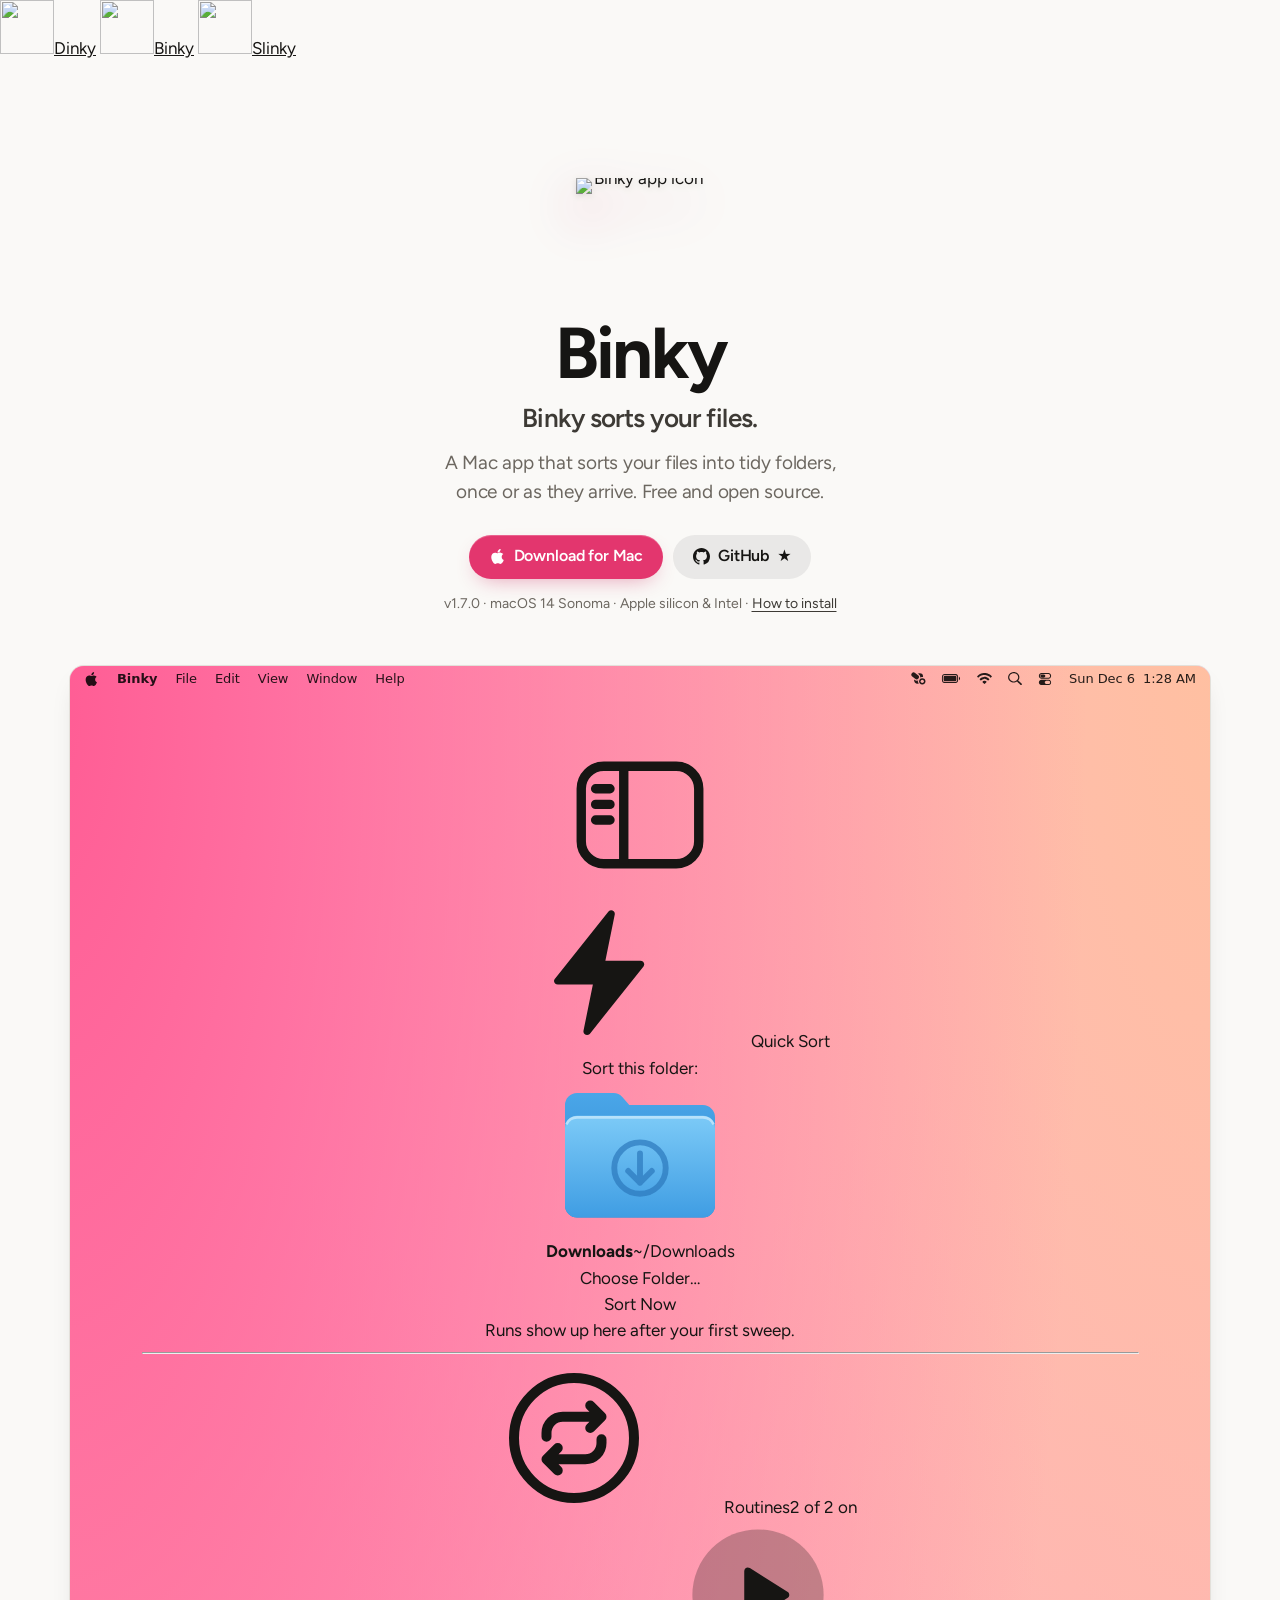
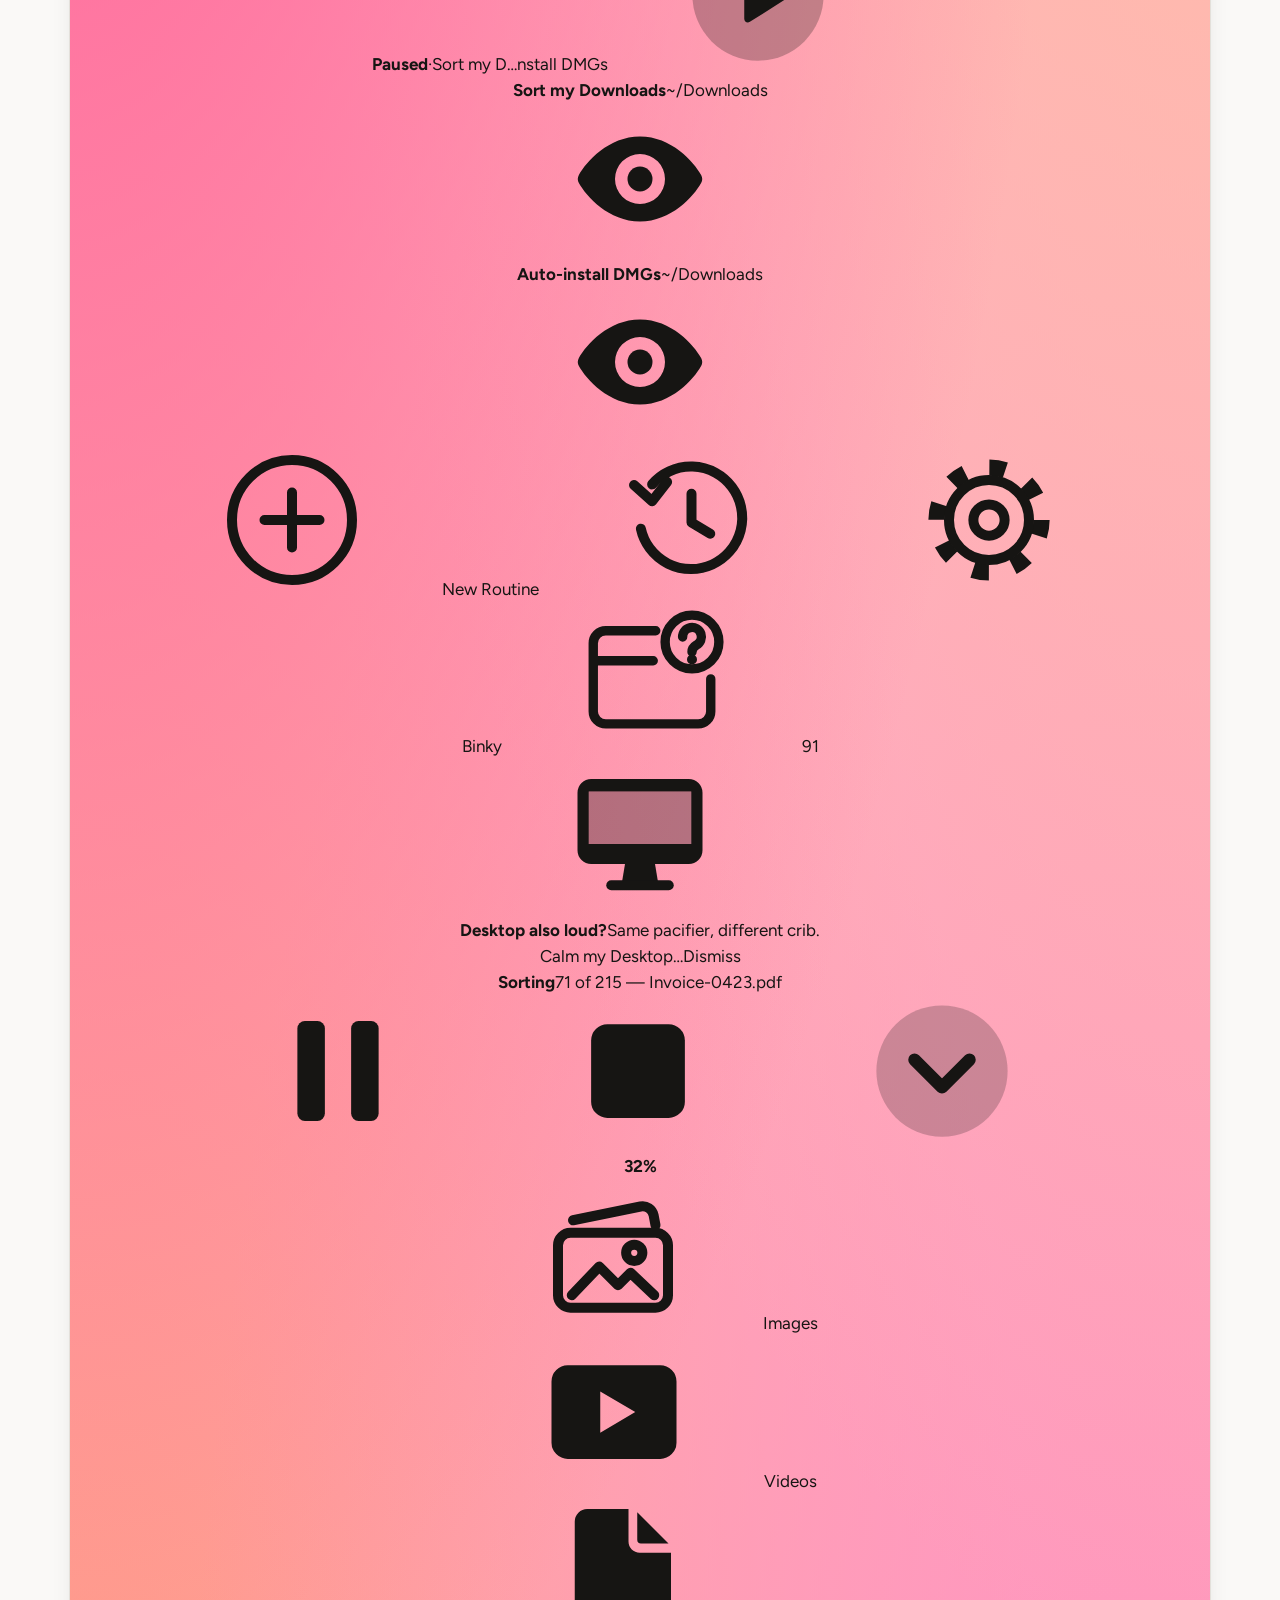
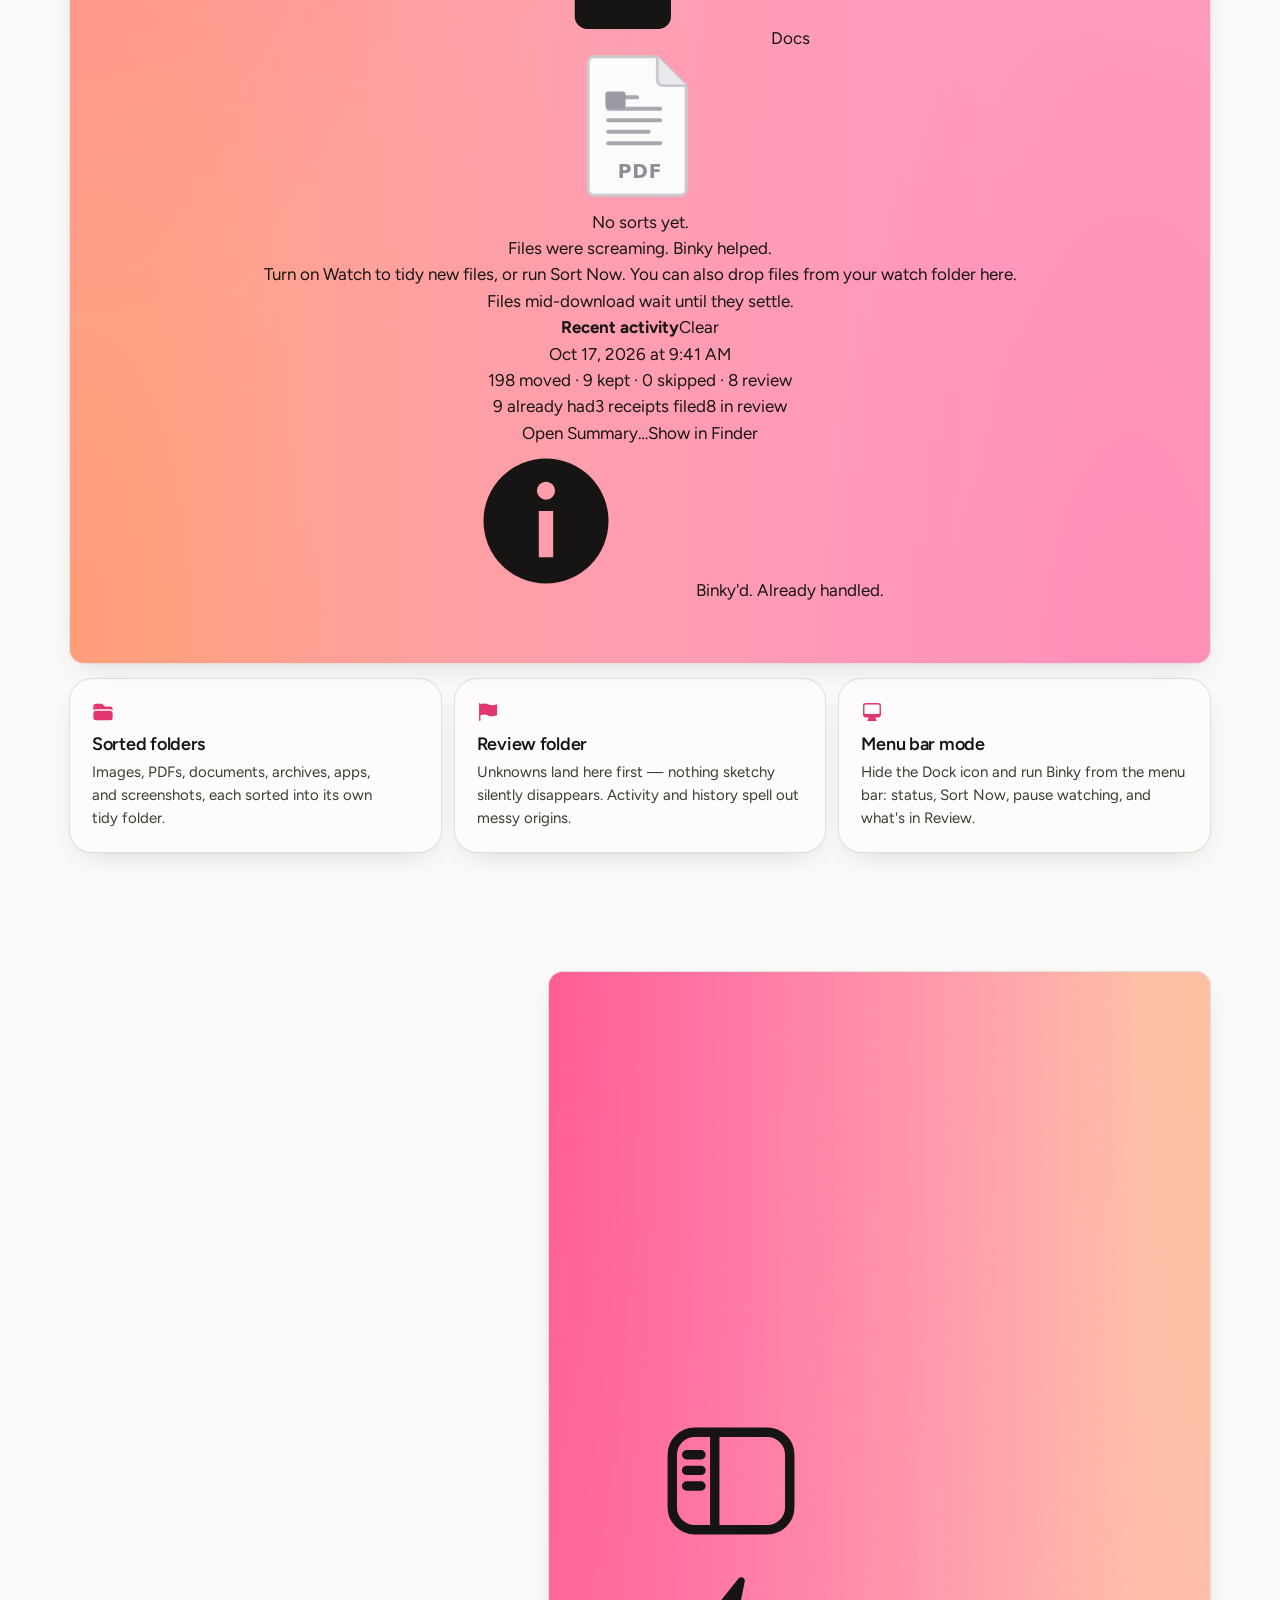
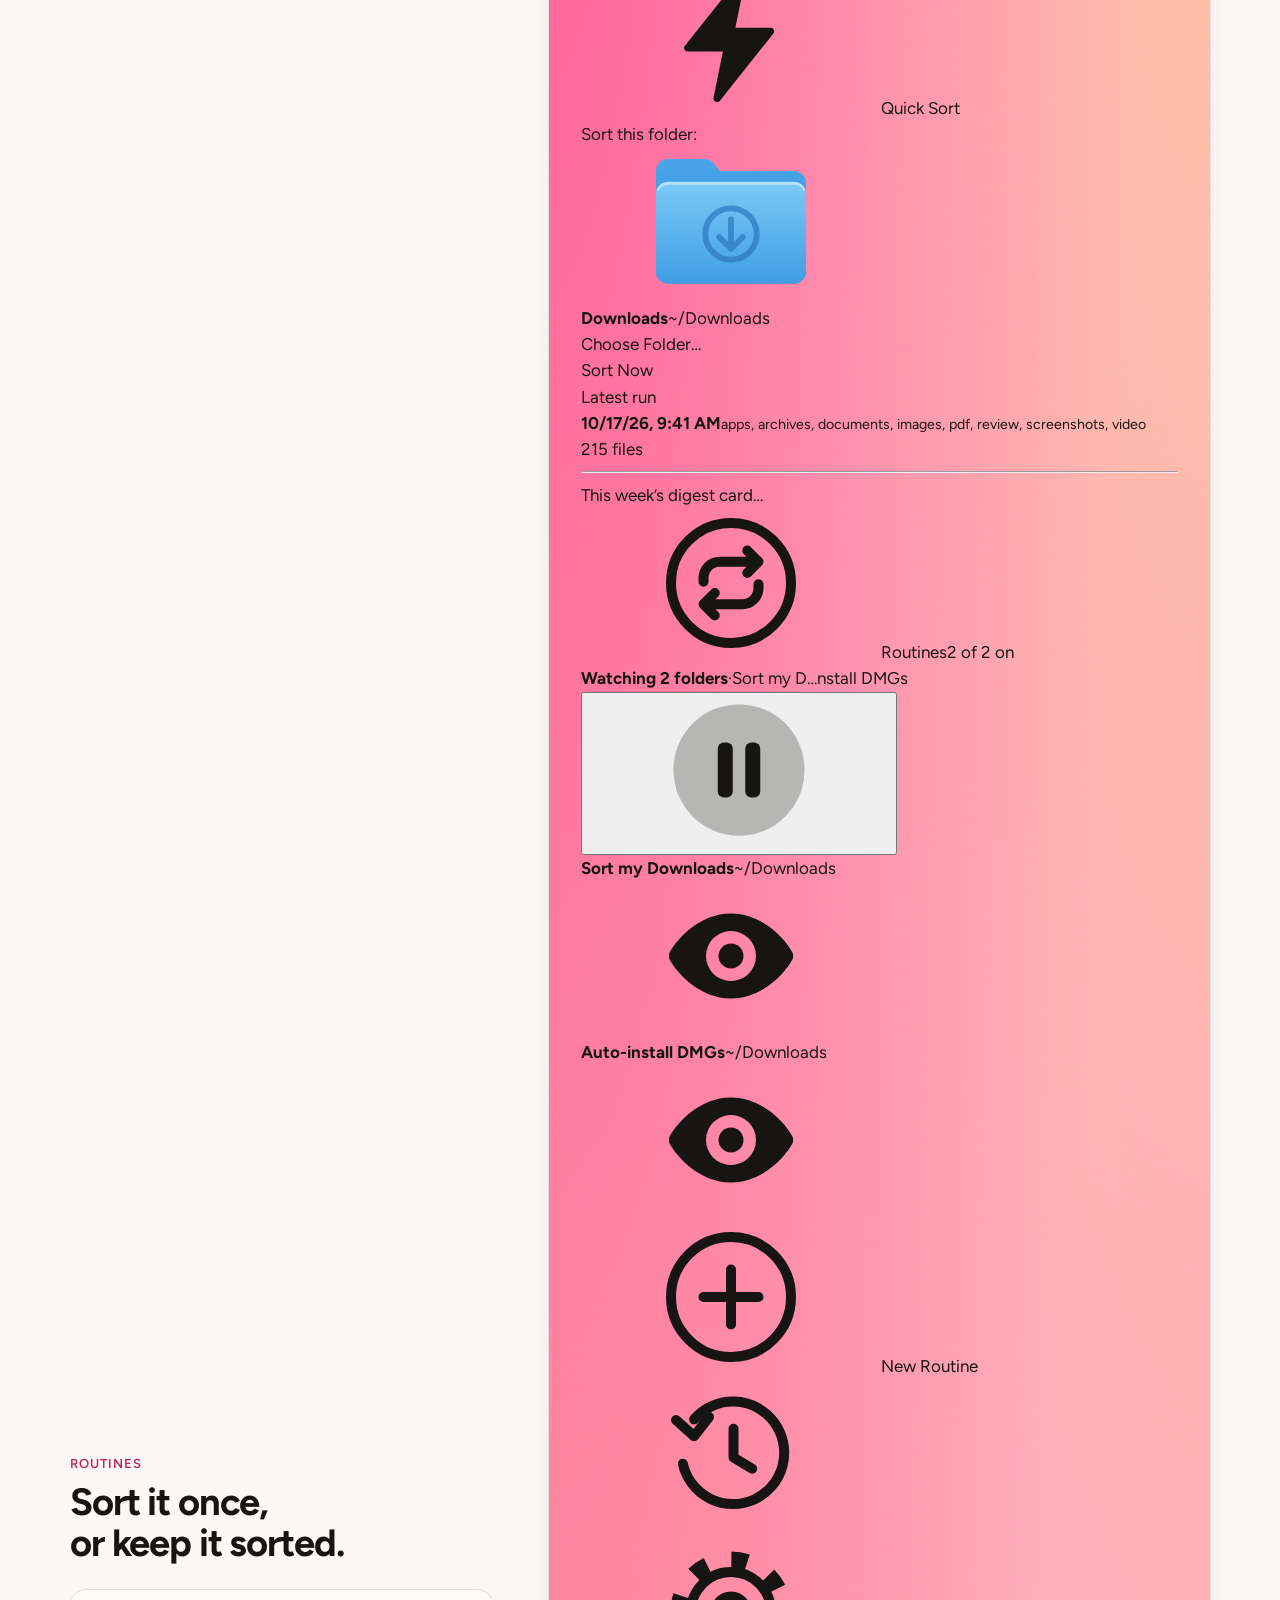
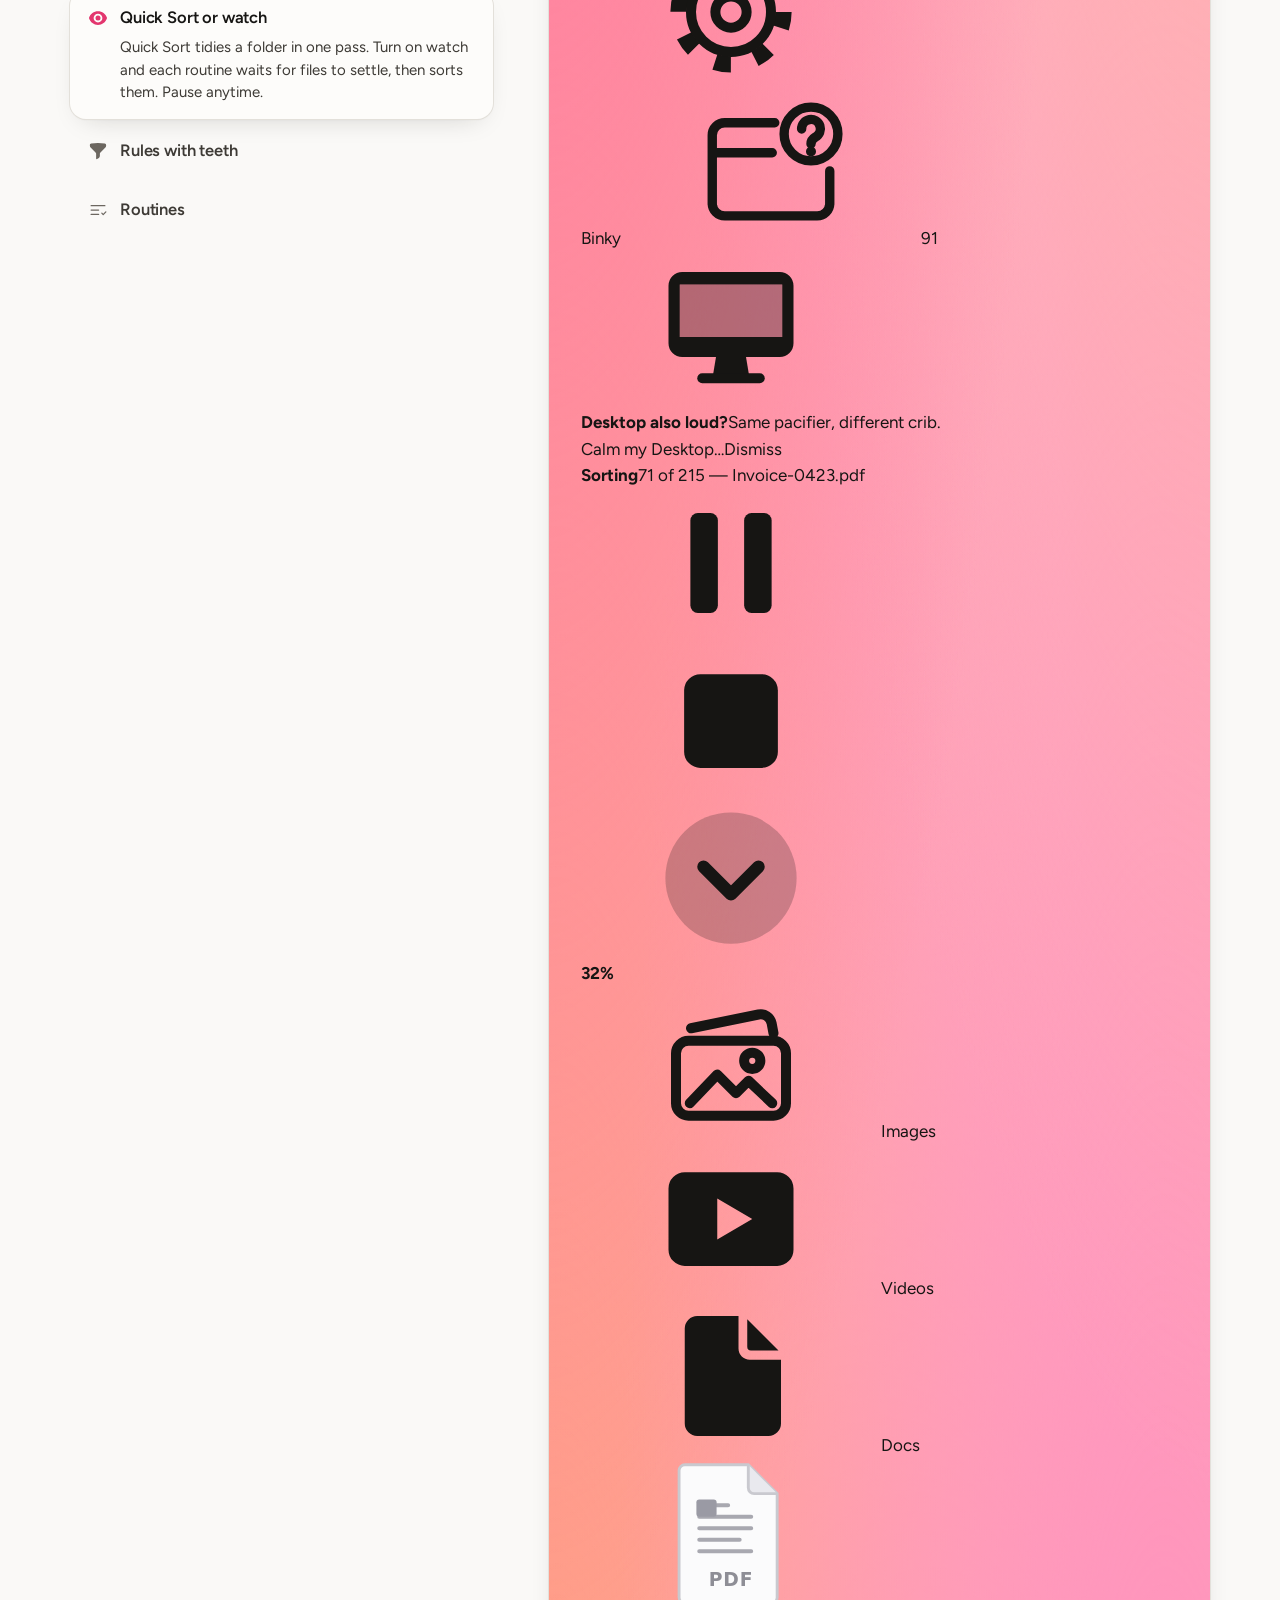
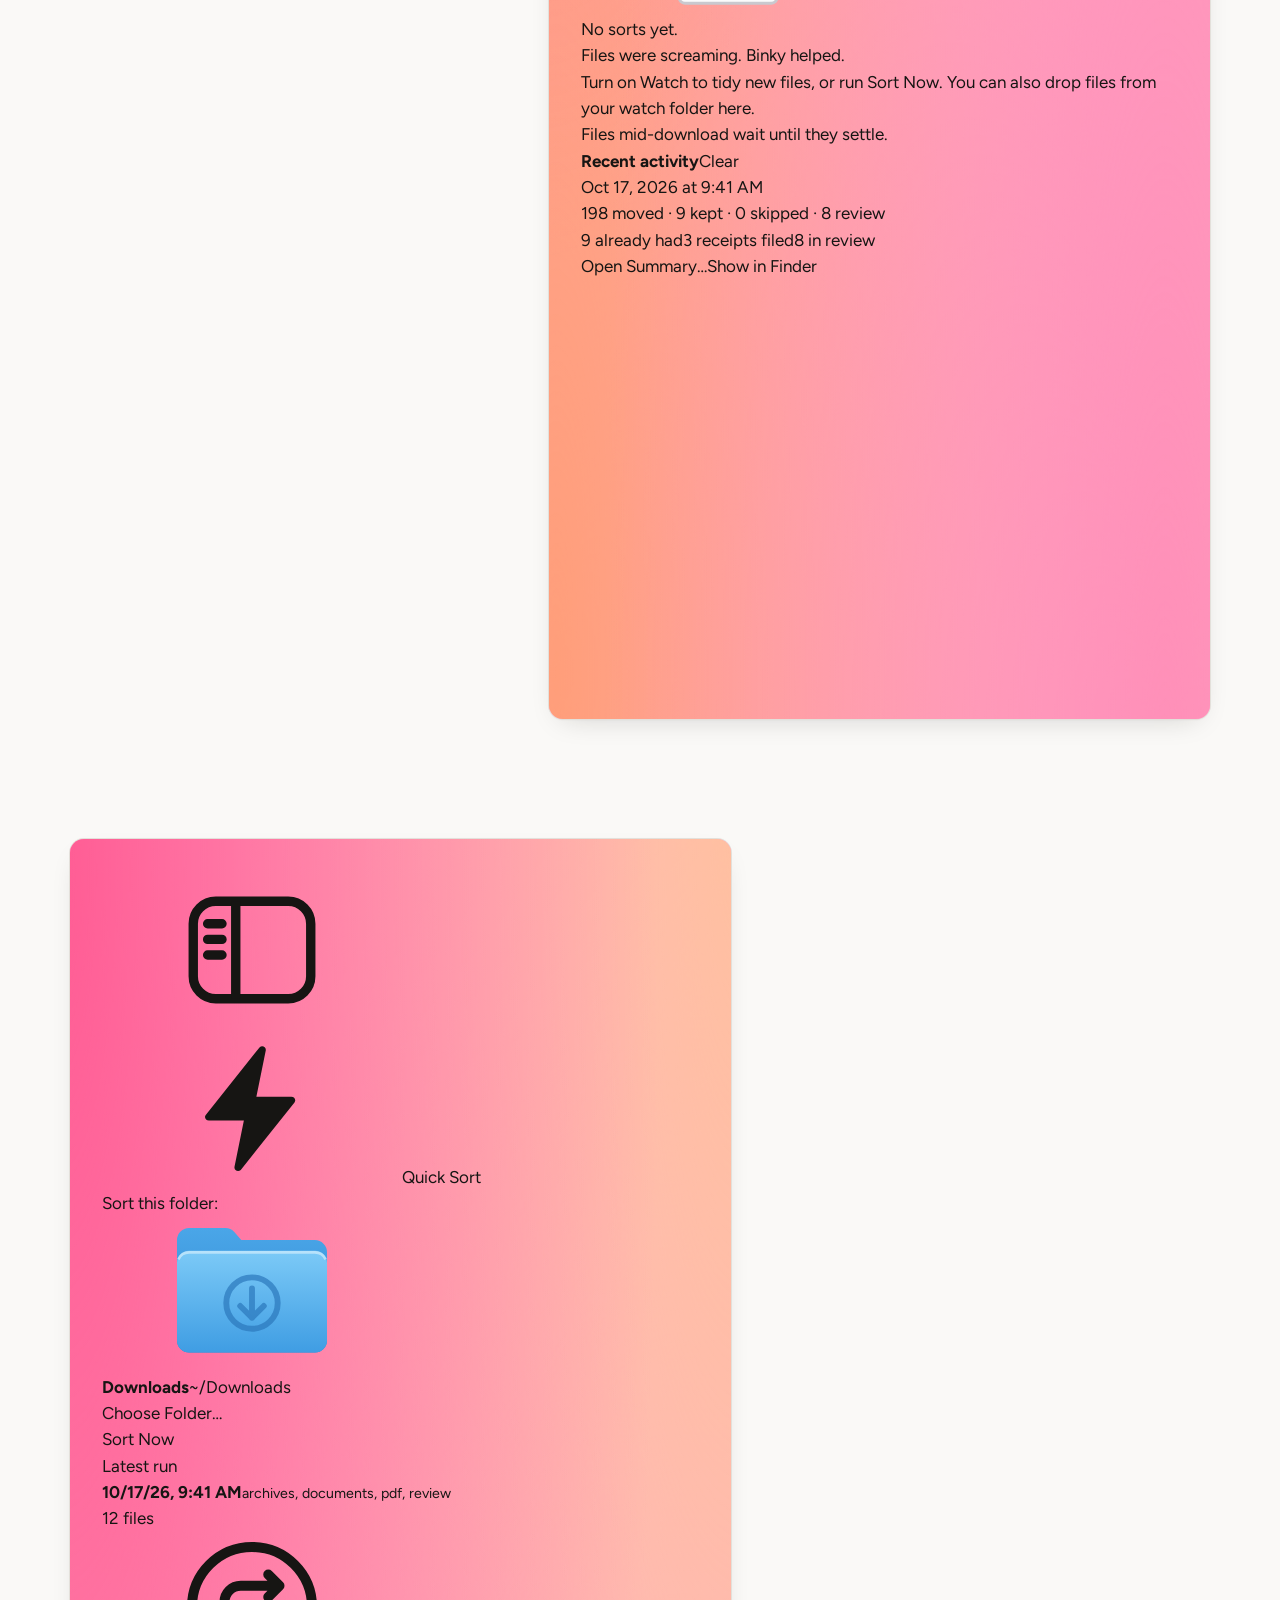
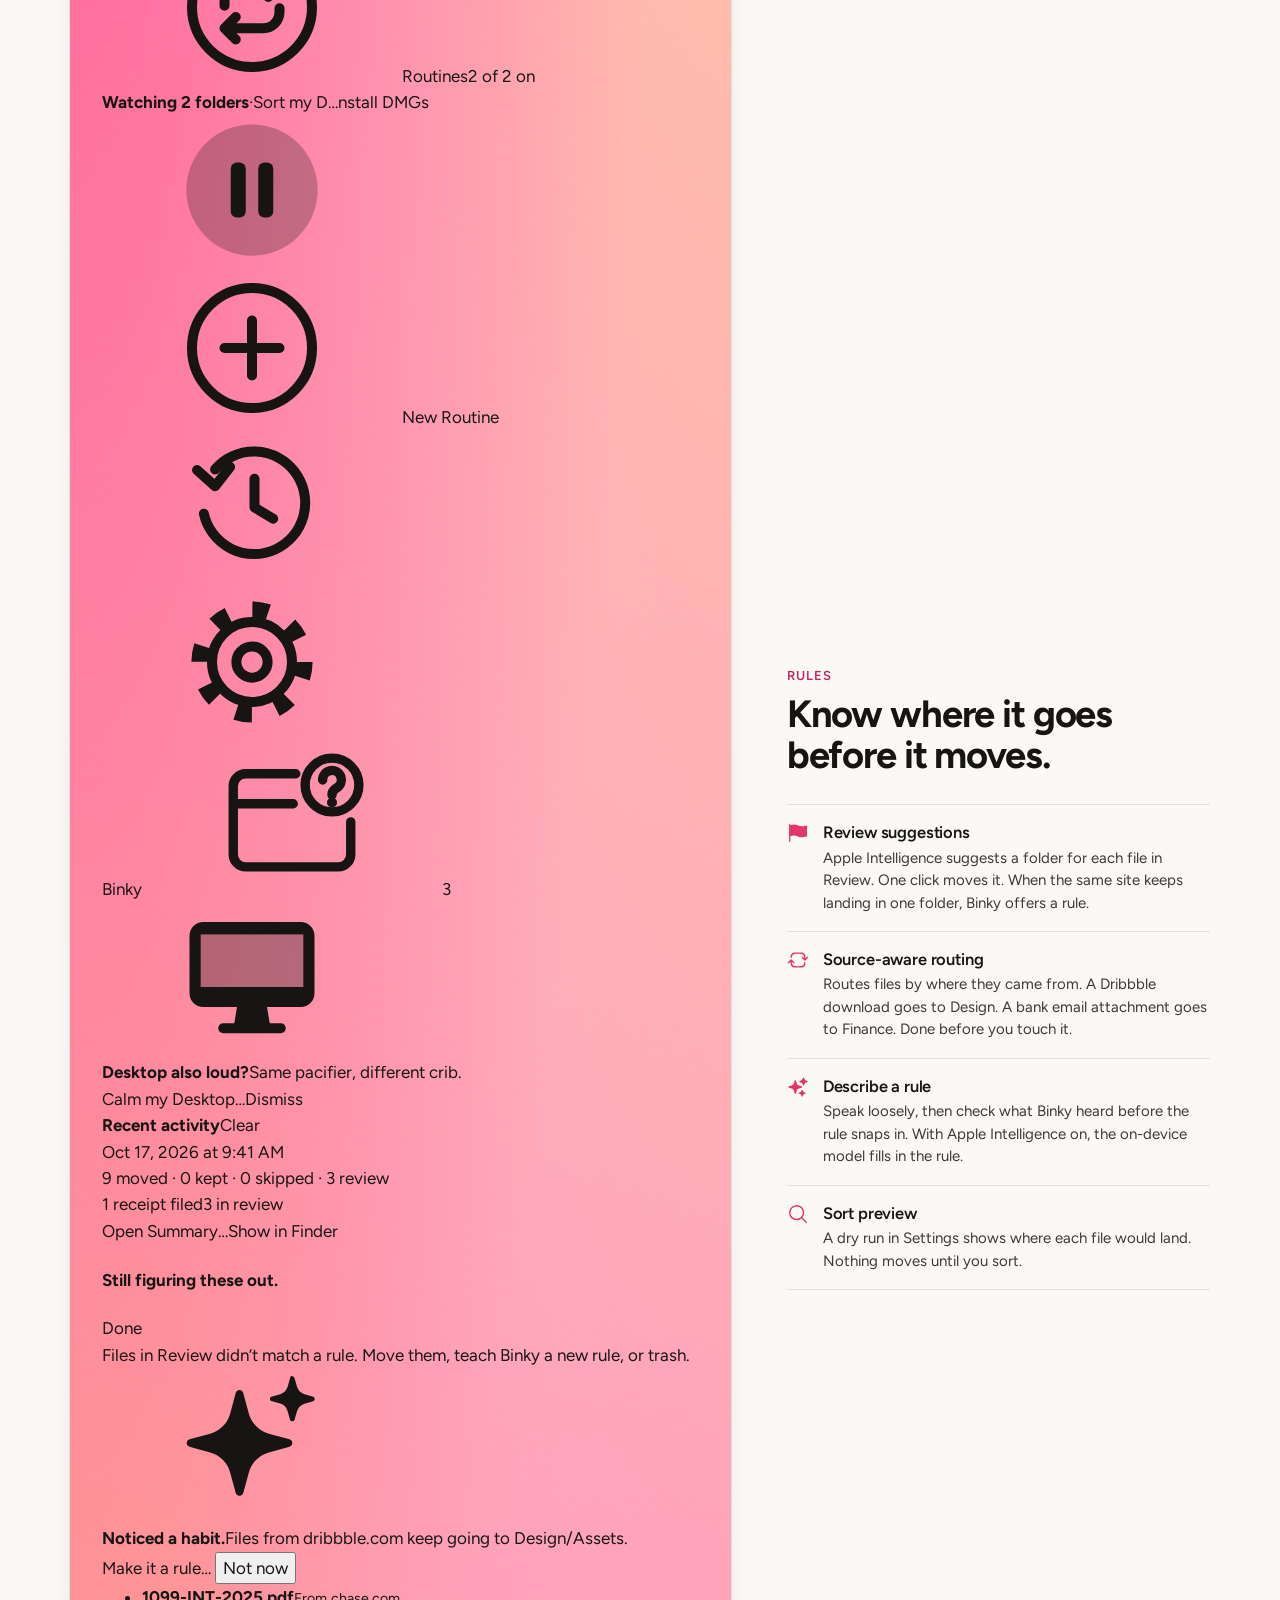
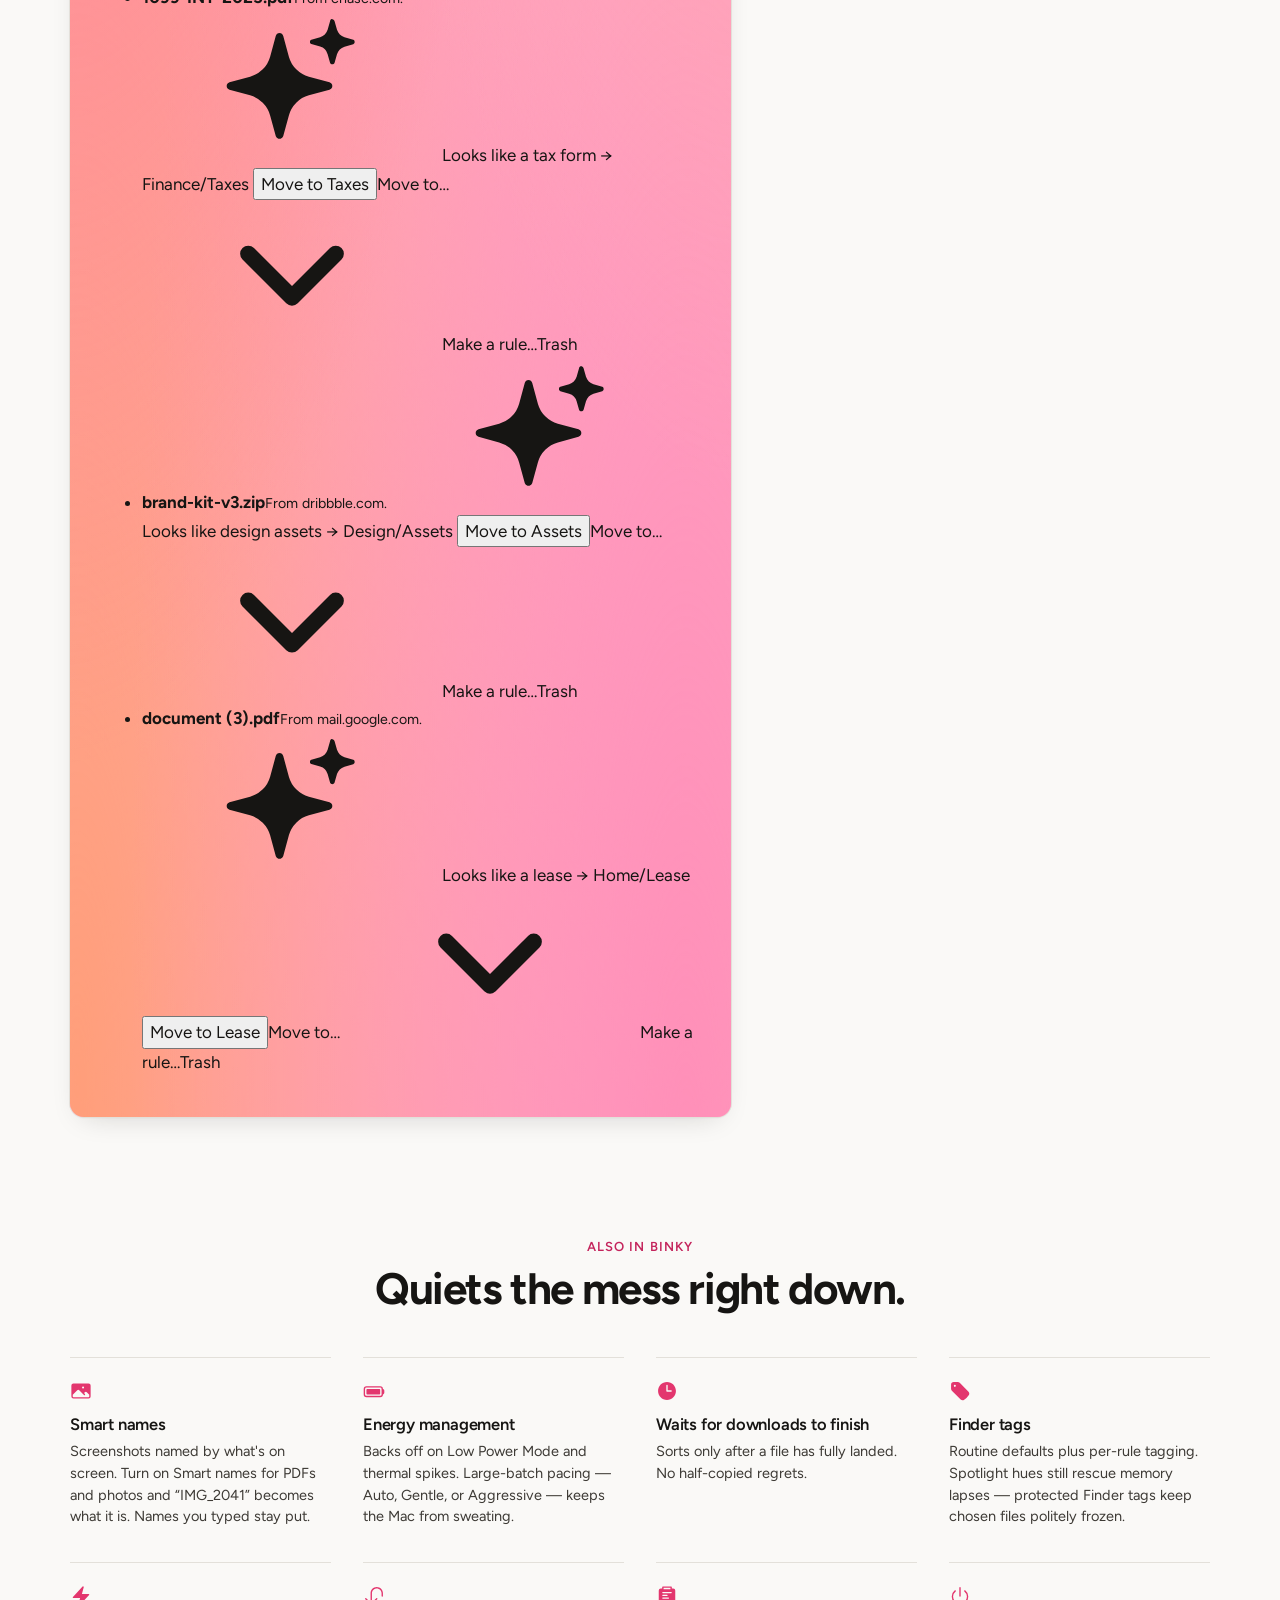
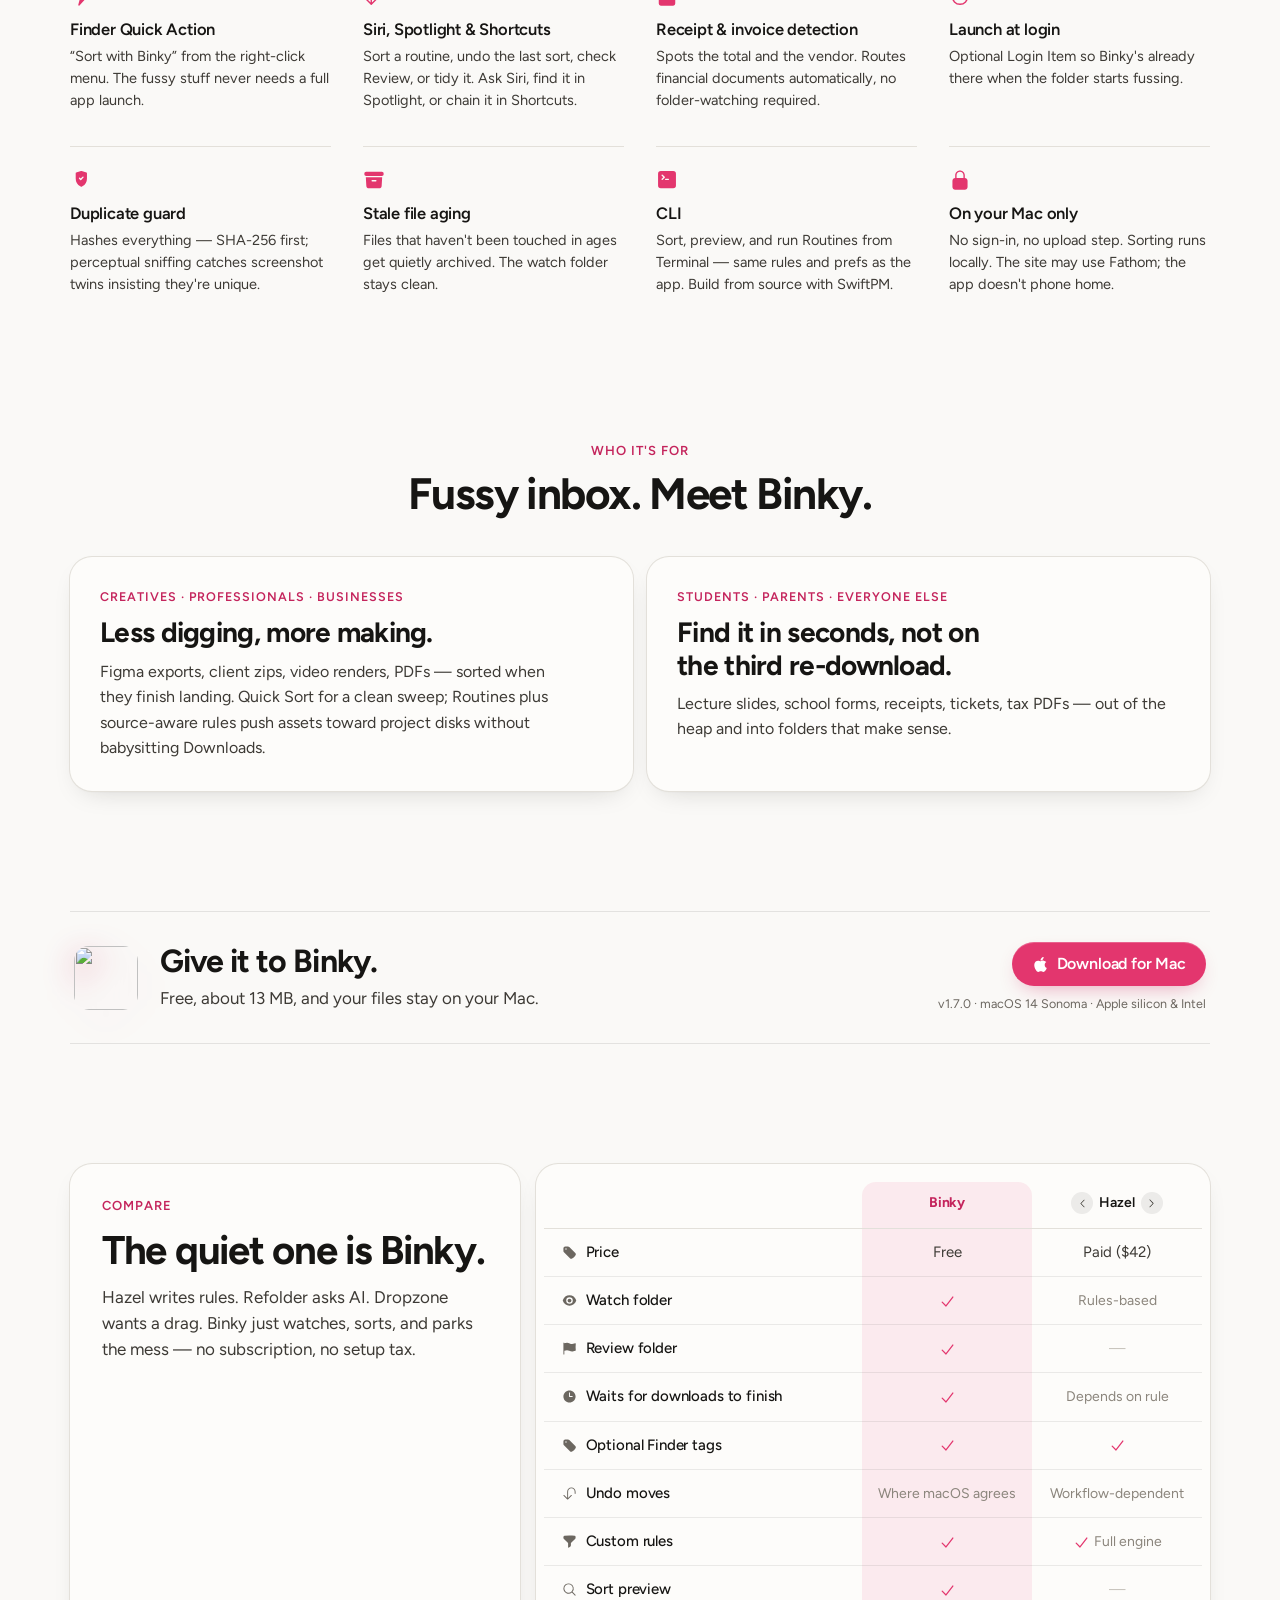
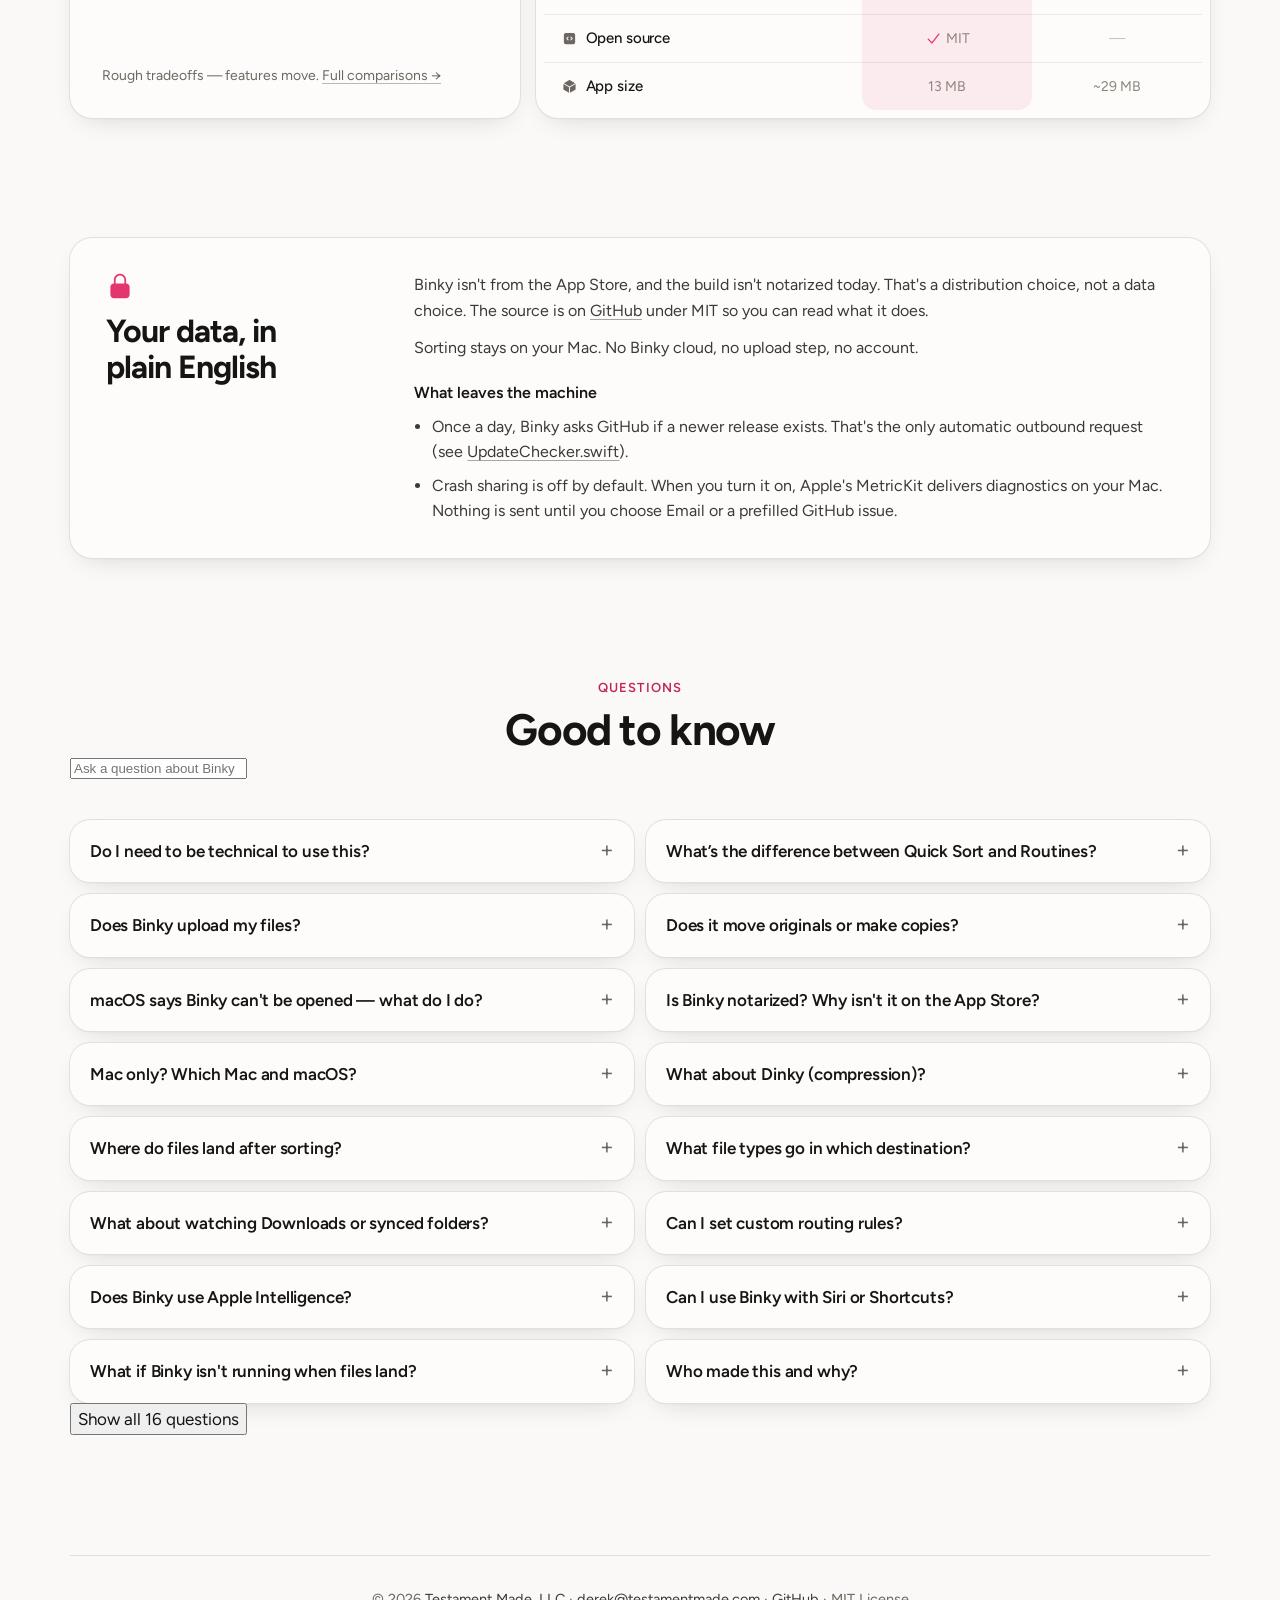
==== commit 7ef0d8d5: "Merge main (Binky 1.7.0 release) into the site branch Co-Authored-By: Claude Opus 5.5 <noreply@anthr" ====
--- a/site/index.html
+++ b/site/index.html
@@ -13,7 +13,7 @@
   <link rel="preconnect" href="https://fonts.googleapis.com" />
   <link rel="preconnect" href="https://fonts.gstatic.com" crossorigin />
   <link rel="stylesheet" href="https://fonts.googleapis.com/css2?family=Figtree:wght@400;500;600;700&display=swap" />
-  <link rel="stylesheet" href="/family-menubar.css?v=01f52f40" />
+  <link rel="stylesheet" href="/family-menubar.css?v=8d81144a" />
   <link rel="stylesheet" href="/site-tabs.css?v=1590a16d" />
   <link rel="stylesheet" href="/app-ui.css" />
   <!-- Faster hop to sibling product site (dns + connection + idle document prefetch). -->
@@ -41,7 +41,7 @@
     "name": "Binky",
     "operatingSystem": "macOS",
     "applicationCategory": "UtilitiesApplication",
-    "description": "Keeps Downloads tidy: Quick Sort for one-shot sweeps plus Routines for named always-on watchers; stable-file detection, source-aware routing, plain-English rule building, receipt detection, duplicate hashing, smart screenshot names, optional stale-file aging, daily digest and optional weekly reminder with shareable digest card (PNG) from history, sorted folders for Images PDFs Media Documents Archives Apps Screenshots Misc, optional Finder tags, sort preview, Review for unknowns, history with undo where possible. Menu bar mode. Native SwiftUI.",
+    "description": "Keeps Downloads tidy: Quick Sort for one-shot sweeps plus Routines for named always-on watchers; stable-file detection, source-aware routing, plain-English rule building, receipt detection, duplicate hashing, smart screenshot names, optional Apple Intelligence smart names for PDFs and photos and folder suggestions in Review, Siri and Shortcuts actions, optional stale-file aging, daily digest and optional weekly reminder with shareable digest card (PNG) from history, sorted folders for Images PDFs Media Documents Archives Apps Screenshots Misc, optional Finder tags, sort preview, Review for unknowns, history with undo where possible. Menu bar mode. Native SwiftUI.",
     "url": "https://binkyfiles.com",
     "downloadUrl": "https://github.com/heyderekj/binky/releases/download/v1.7.0/Binky-1.7.0.dmg",
     "softwareVersion": "1.7.0",
@@ -554,7 +554,7 @@
     .modal-overlay.open { display: flex; }
     html.modal-scroll-locked { overflow: hidden; overscroll-behavior: none; }
     .modal {
-      position: relative; width: 100%; max-width: 540px; max-height: min(90vh, 760px); max-height: min(90dvh, 760px); overflow-y: auto; overscroll-behavior: contain;
+      position: relative; width: 100%; max-width: 580px; max-height: min(90vh, 760px); max-height: min(90dvh, 760px); overflow-y: auto; overscroll-behavior: contain;
       background: var(--card); border-radius: 26px; padding: 30px; box-shadow: 0 0 0 1px var(--hair), var(--shadow-lift);
       animation: modal-in 0.35s var(--ease) both;
     }
@@ -610,6 +610,42 @@
     }
     .copy-btn:hover { background: rgb(255 255 255 / 0.2); color: #fff; }
     .copy-btn.copied { color: var(--success); }
+    .install-still { margin: 14px 0 8px; font-size: 13.5px; line-height: 1.5; color: var(--muted); }
+    .install-homebrew-foot code { font-size: 12px; background: var(--surface); padding: 2px 6px; border-radius: 4px; }
+    /* Open Anyway: System Settings › Privacy & Security, drawn at a readable size, with the button to click ringed. */
+    .oa { --oa-bg: #f5f5f7; --oa-side: #ebebed; --oa-ink: #1d1d1f; --oa-dim: rgb(60 60 67 / 0.6); --oa-row: #fff; --oa-line: rgb(0 0 0 / 0.08);
+      display: flex; margin: 4px 0 2px; border-radius: 16px; overflow: hidden; background: var(--oa-bg); color: var(--oa-ink);
+      box-shadow: 0 0 0 1px var(--oa-line), 0 12px 28px -14px rgb(0 0 0 / 0.4); font: 13px/1.35 -apple-system, BlinkMacSystemFont, system-ui, sans-serif; text-align: left; }
+    @media (prefers-color-scheme: dark) { .oa { --oa-bg: #1f1f21; --oa-side: #2a2a2d; --oa-ink: #f5f5f7; --oa-dim: rgb(235 235 245 / 0.55); --oa-row: #2c2c2f; --oa-line: rgb(255 255 255 / 0.1); } }
+    .gatekeeper-lead + .oa { margin-bottom: 4px; }
+    .oa__side { flex: none; width: 192px; min-width: 0; overflow: hidden; display: grid; grid-template-columns: minmax(0, 1fr); align-content: start; gap: 3px; padding: 14px 10px 16px; background: var(--oa-side); }
+    .oa__lights { display: flex; gap: 7px; padding: 0 6px 12px; }
+    .oa__lights i { width: 11px; height: 11px; border-radius: 50%; background: #ff5f57; }
+    .oa__lights i + i { background: #febc2e; } .oa__lights i + i + i { background: #28c840; }
+    .oa__item { min-width: 0; display: flex; align-items: center; gap: 7px; padding: 5px 8px; font-size: 12.5px; border-radius: 8px; white-space: nowrap; overflow: hidden; text-overflow: ellipsis; color: var(--oa-dim); }
+    .oa__item.is-on { color: #fff; font-weight: 500; background: #0a7aff; }
+    .oa__tile { flex: none; width: 20px; height: 20px; border-radius: 6px; display: grid; place-items: center; background: #0a7aff; }
+    .oa__item.is-on .oa__tile { box-shadow: 0 0 0 1.5px rgb(255 255 255 / 0.55); }
+    .oa__tile--gray { background: color-mix(in oklch, var(--oa-dim) 40%, transparent); }
+    .oa__tile svg { width: 14px; height: 14px; fill: none; stroke: #fff; stroke-width: 1.8; stroke-linecap: round; stroke-linejoin: round; }
+    .oa__main { flex: 1; min-width: 0; display: grid; grid-template-columns: minmax(0, 1fr); align-content: start; gap: 8px; padding: 18px 22px 22px 18px; }
+    .oa__title { font-size: 15px; font-weight: 700; padding-bottom: 6px; }
+    .oa__sec { font-size: 12px; font-weight: 600; color: var(--oa-dim); }
+    .oa__group { min-width: 0; display: grid; border-radius: 11px; background: var(--oa-row); box-shadow: 0 0 0 1px var(--oa-line); }
+    .oa__row > span:first-child { flex: 1; min-width: 0; }
+    .oa__row { min-width: 0; display: flex; align-items: center; justify-content: space-between; gap: 14px; padding: 12px 16px; }
+    .oa__row + .oa__row { border-top: 1px solid var(--oa-line); }
+    .oa__row--quiet { color: var(--oa-dim); font-size: 12px; }
+    .oa__row--quiet > span:first-child { flex: none; white-space: nowrap; }
+    .oa__pop { flex: 1 1 auto; min-width: 0; text-align: right; overflow: hidden; text-overflow: ellipsis; white-space: nowrap; }
+    .oa__pop::after { content: ' ⌃'; display: inline-block; rotate: 180deg; margin-left: 4px; font-size: 10px; }
+    .oa__btn { flex: none; position: relative; padding: 5px 12px; border-radius: 999px; font-weight: 600; white-space: nowrap; color: var(--oa-ink); background: color-mix(in oklch, var(--oa-dim) 22%, transparent); }
+    .oa__btn::after { content: ''; position: absolute; inset: -4px; border-radius: inherit; border: 2px solid var(--brand); animation: oa-ring 1.6s ease-in-out infinite; }
+    @keyframes oa-ring { 50% { inset: -7px; opacity: 0.35; } }
+    @media (prefers-reduced-motion: reduce) { .oa__btn::after { animation: none; } }
+    /* Narrow dialogs (phones, small windows) drop the sidebar and the quiet row, so nothing runs off the edge. */
+    .modal:has(.oa) { container-type: inline-size; }
+    @container (max-width: 460px) { .oa__side, .oa__row--quiet { display: none; } .oa__row + .oa__row { border-top: 0; } }
     .install-callout {
       display: flex; align-items: flex-start; gap: 10px; margin-top: 20px; padding: 12px 14px; border-radius: 14px;
       background: color-mix(in oklch, var(--brand) 8%, transparent);
@@ -777,6 +813,13 @@
     <symbol id="sf-plus" viewBox="0 0 24 24"><path d="M12 4.4v15.2M4.4 12h15.2" fill="none" stroke="currentColor" stroke-width="1.7" stroke-linecap="round"/></symbol>
     <symbol id="sf-docs" viewBox="0 0 24 24"><g fill="none" stroke="currentColor" stroke-width="1.5" stroke-linejoin="round"><path d="M8.6 6.6V4.4a1.8 1.8 0 0 1 1.8-1.8h5.2l4.6 4.6v9.2a1.8 1.8 0 0 1-1.8 1.8h-2.6"/><path d="M15.4 2.8v3.4c0 .6.4 1 1 1h3.6"/><path d="M5.6 6.6h5.4l4.4 4.4v8.6a1.8 1.8 0 0 1-1.8 1.8H5.6a1.8 1.8 0 0 1-1.8-1.8V8.4a1.8 1.8 0 0 1 1.8-1.8Z"/><path d="M10.6 6.8v3.4c0 .6.4 1 1 1h3.6M6.6 14.2h5.6M6.6 17h4" stroke-linecap="round"/></g></symbol>
     <symbol id="sf-trash" viewBox="0 0 24 24"><g fill="none" stroke="currentColor" stroke-width="1.5" stroke-linecap="round" stroke-linejoin="round"><path d="M3.8 6.2h16.4M9.2 6.2V4.4c0-.6.4-1 1-1h3.6c.6 0 1 .4 1 1v1.8M5.8 6.2l1 13.2c.1 1 .9 1.8 1.9 1.8h6.6c1 0 1.8-.8 1.9-1.8l1-13.2M10 9.8v8M14 9.8v8"/></g></symbol>
+    <!-- The sidebar footer (plus.circle, clock.arrow.circlepath, gearshape), toasts (info.circle.fill), Review suggestions (sparkles) -->
+    <symbol id="sf-plus-circle" viewBox="0 0 24 24"><g fill="none" stroke="currentColor" stroke-width="1.6" stroke-linecap="round"><circle cx="12" cy="12" r="9.6"/><path d="M12 7.6v8.8M7.6 12h8.8"/></g></symbol>
+    <symbol id="sf-clock-arrow" viewBox="0 0 24 24"><g fill="none" stroke="currentColor" stroke-width="1.6" stroke-linecap="round" stroke-linejoin="round"><path d="M4.3 13.4A8.2 8.2 0 1 0 6.1 6.3"/><path d="M3.2 6.4l2.9 2.6 2.4-3.1"/><path d="M12.4 7.8v4.6l3 1.8"/></g></symbol>
+    <symbol id="sf-gear" viewBox="0 0 24 24"><g fill="none" stroke="currentColor"><circle cx="12" cy="12" r="8.4" stroke-width="2.6" stroke-dasharray="2.6 3.997"/><circle cx="12" cy="12" r="6.4" stroke-width="1.6"/><circle cx="12" cy="12" r="2.5" stroke-width="1.6"/></g></symbol>
+    <symbol id="sf-info-fill" viewBox="0 0 24 24"><path fill="currentColor" fill-rule="evenodd" d="M12 2a10 10 0 1 0 0 20 10 10 0 0 0 0-20Zm-1.15 8.4h2.3v7.4h-2.3ZM12 5.7a1.45 1.45 0 1 1 0 2.9 1.45 1.45 0 0 1 0-2.9Z"/></symbol>
+    <symbol id="sf-sparkles" viewBox="0 0 24 24"><path fill="currentColor" d="M10 3.5c.3 0 .5.2.6.5l.9 3.3a4.6 4.6 0 0 0 3.2 3.2l3.3.9c.6.2.6 1 0 1.2l-3.3.9a4.6 4.6 0 0 0-3.2 3.2l-.9 3.3c-.2.6-1 .6-1.2 0l-.9-3.3a4.6 4.6 0 0 0-3.2-3.2l-3.3-.9c-.6-.2-.6-1 0-1.2l3.3-.9a4.6 4.6 0 0 0 3.2-3.2l.9-3.3c.1-.3.3-.5.6-.5Zm8.4-2.2c.2 0 .3.1.4.3l.4 1.4c.2.6.6 1 1.2 1.2l1.4.4c.3.1.3.6 0 .7l-1.4.4c-.6.2-1 .6-1.2 1.2l-.4 1.4c-.1.3-.6.3-.7 0l-.4-1.4a1.8 1.8 0 0 0-1.2-1.2l-1.4-.4c-.3-.1-.3-.6 0-.7l1.4-.4c.6-.2 1-.6 1.2-1.2l.4-1.4c0-.2.2-.3.3-.3Z"/></symbol>
+    <symbol id="sf-xmark" viewBox="0 0 24 24"><path d="m6.5 6.5 11 11m0-11-11 11" fill="none" stroke="currentColor" stroke-width="2.2" stroke-linecap="round"/></symbol>
     <!-- Finder's Downloads folder (Tahoe blue) -->
     <symbol id="bk-folder-dl" viewBox="0 0 64 56"><path fill="url(#bk-fold-back)" d="M4 9a4.5 4.5 0 0 1 4.5-4.5h13.6c1.3 0 2.5.5 3.3 1.5l2.6 3h27.5A4.5 4.5 0 0 1 60 13.5v33a4.5 4.5 0 0 1-4.5 4.5h-47A4.5 4.5 0 0 1 4 46.5Z"/><path fill="url(#bk-fold-front)" d="M4 17.5A4.5 4.5 0 0 1 8.5 13h47a4.5 4.5 0 0 1 4.5 4.5v29a4.5 4.5 0 0 1-4.5 4.5h-47A4.5 4.5 0 0 1 4 46.5Z"/><path d="M4.5 16.2A4.5 4.5 0 0 1 8.5 13.6h47a4.5 4.5 0 0 1 4 2.6" fill="none" stroke="#fff" stroke-opacity=".45" stroke-width="1"/><g fill="none" stroke="#2b78bd" stroke-opacity=".7" stroke-width="2.2" stroke-linecap="round" stroke-linejoin="round"><circle cx="32" cy="32.5" r="9.6"/><path d="M32 27v11m-4.4-4.4L32 38l4.4-4.4"/></g></symbol>
     <!-- Finder document icons for the card that flies into the buckets -->
@@ -791,7 +834,7 @@
   </nav>
   <script src="/family-dock.js?v=0df45895" defer></script>
   <script src="/family-ask.js?v=4f426407" defer></script>
-  <script src="/family-menubar.js?v=f52333a4" defer></script>
+  <script src="/family-menubar.js?v=53df9770" defer></script>
   <script src="/app-ui.js" defer></script>
   <nav class="nav float-glass is-tucked" aria-label="Binky">
     <a class="nav__home" href="#top"><img src="/app-icon.webp" alt="" width="26" height="26" /><span class="nav__home-name">Binky</span></a>
@@ -832,7 +875,8 @@
       <div class="menubar" aria-hidden="true" data-menubar="Binky">
         <span class="mb-item mb-apple" data-mb="apple"><svg viewBox="0 0 520 640" width="13" height="16" aria-hidden="true"><path fill="currentColor" transform="translate(0 640) scale(1 -1)" d="M356 599 c-27 -3 -61 -24 -79 -47 -17 -23 -28 -55 -25 -75 l0 -6 6 0 c45 0 91 41 103 92 2 10 4 34 2 36 0 0 -3 0 -7 0z M345 464 c-16 -2 -31 -6 -53 -14 -37 -14 -35 -14 -74 0 -10 4 -23 8 -28 10 -63 15 -132 -27 -154 -96 -15 -45 -13 -108 6 -164 7 -20 25 -61 31 -70 1 -1 7 -10 12 -19 46 -69 76 -83 129 -58 20 9 33 11 55 11 17 -1 22 -2 42 -11 20 -9 27 -10 42 -10 19 -1 29 3 45 16 12 9 15 13 32 35 19 26 37 58 46 84 l4 12 -9 4 c-14 7 -35 26 -45 40 -14 21 -21 43 -20 70 0 40 19 77 53 101 4 3 6 5 5 6 -5 9 -24 27 -37 34 -23 14 -59 22 -82 19z"/></svg></span><span class="mb-item mb-app" data-mb="app">Binky</span><span class="mb-item" data-mb="file">File</span><span class="mb-item" data-mb="edit">Edit</span><span class="mb-item mb-narrow" data-mb="view">View</span><span class="mb-item mb-more" data-mb="window">Window</span><span class="mb-item mb-more" data-mb="help">Help</span>
         <span class="mb-right">
-          <span class="mb-item mb-icon" title="Binky" data-mb="extra"><svg viewBox="45 21 470 462" width="13" height="13" aria-hidden="true"><path fill="currentColor" d="M50 330Q50 296 84 296H220Q231 296 233 307A47 47 0 0 0 327 307Q329 296 340 296H476Q510 296 510 330V426Q510 478 458 478H102Q50 478 50 426Z"/><path fill="currentColor" d="M50 330V300Q50 286 60 272L136 166Q155 143 190 143H227V171H192Q174 171 163 187L88 285Q84 292 92 296V330ZM510 330V300Q510 286 500 272L424 166Q405 143 370 143H333V171H368Q386 171 397 187L472 285Q476 292 468 296V330Z"/><path d="M280 41V272M210 211 280 281 350 211" fill="none" stroke="currentColor" stroke-width="30" stroke-linecap="round" stroke-linejoin="round"/></svg></span>
+          <!-- Binky's pacifier (teat, shield, ring), drawn like BinkyMenuBarIcon: each piece cut free of the one below -->
+          <span class="mb-item mb-icon" title="Binky" data-mb="extra"><svg viewBox="2 2.8 14 12.4" width="15" height="13" aria-hidden="true"><mask id="bk-pacifier-cut" maskUnits="userSpaceOnUse" x="0" y="0" width="18" height="18"><circle cx="10.2" cy="7" r="3.1" fill="#fff"/><circle cx="8.2" cy="10.6" r="3.3" fill="#fff"/><circle cx="12.6" cy="11.7" r="4.1" fill="#000"/><circle cx="12.6" cy="11.7" r="3" fill="#fff"/><circle cx="12.6" cy="11.7" r="1.55" fill="#000"/><path d="M4.4 5.4 7.2 7.6" stroke="#000" stroke-width="6.6" stroke-linecap="round"/><path d="M4.4 5.4 7.2 7.6" stroke="#fff" stroke-width="4.4" stroke-linecap="round"/></mask><rect width="18" height="18" fill="currentColor" mask="url(#bk-pacifier-cut)"/></svg></span>
           <span class="mb-item mb-icon mb-more" data-mb="battery"><svg viewBox="0 0 880 440" width="22" height="11" aria-hidden="true"><path fill="currentColor" transform="translate(0 440) scale(1 -1)" d="M187 399 c-68 -3 -101 -33 -108 -98 -2 -16 -2 -149 0 -162 8 -61 35 -90 91 -97 14 -2 447 -2 462 0 53 7 81 35 90 91 2 14 3 135 1 158 -5 67 -32 98 -91 107 -10 1 -30 1 -220 2 -115 0 -216 -1 -225 -1z m440 -44 c38 -6 53 -24 57 -68 2 -20 1 -136 -1 -147 -7 -34 -21 -48 -52 -55 -8 -1 -21 -1 -231 -1 l-222 0 -10 2 c-32 7 -46 24 -50 65 -3 19 -3 117 0 137 5 47 21 64 65 68 16 1 435 1 444 -1z M171 325 c-15 -4 -23 -14 -25 -33 -1 -12 -1 -133 0 -145 2 -21 12 -31 32 -33 11 -1 434 -1 445 0 20 2 29 11 32 32 2 14 1 149 -1 156 -4 13 -12 20 -25 23 -9 2 -451 1 -458 0z M758 220 l0 -69 3 1 c13 2 29 18 36 36 12 30 6 65 -15 87 -5 6 -17 13 -22 13 l-2 0 0 -68z"/></svg></span><span class="mb-item mb-icon" data-mb="wifi"><svg viewBox="0 0 680 520" width="17" height="13" aria-hidden="true"><path fill="currentColor" transform="translate(0 520) scale(1 -1)" d="M310 479 c-35 -3 -69 -10 -106 -23 -54 -19 -107 -52 -145 -92 -17 -17 -20 -22 -17 -28 1 -3 38 -42 41 -44 6 -3 10 -1 16 5 57 59 123 92 202 102 29 3 74 2 101 -4 52 -11 90 -27 130 -55 14 -10 22 -17 40 -35 15 -14 17 -15 22 -13 4 1 42 40 44 44 2 5 0 9 -7 17 -42 48 -104 88 -170 108 -8 2 -16 5 -17 5 -28 10 -94 16 -134 13z M318 325 c-28 -2 -66 -12 -90 -23 -32 -16 -66 -41 -81 -62 -6 -8 -6 -8 21 -35 28 -30 28 -30 45 -13 29 29 64 46 105 52 14 2 43 1 57 -2 36 -8 65 -24 91 -50 18 -17 17 -17 43 10 27 27 26 26 26 31 0 3 -1 5 -6 11 -24 29 -61 53 -100 66 -38 13 -74 18 -111 15z M333 170 c-32 -3 -54 -14 -73 -35 -7 -8 -9 -12 -7 -16 1 -3 14 -15 51 -52 29 -28 33 -31 44 -25 7 4 76 73 78 77 2 6 0 10 -9 19 -19 19 -40 29 -67 32 -10 1 -12 1 -17 0z"/></svg></span><span class="mb-item mb-icon mb-more" data-mb="spotlight"><svg viewBox="0 0 640 600" width="16" height="15" aria-hidden="true"><path fill="currentColor" transform="translate(0 600) scale(1 -1)" d="M250 559 c-93 -7 -174 -69 -200 -155 -10 -35 -8 -92 4 -119 1 -3 3 -9 5 -13 22 -53 75 -101 133 -120 44 -14 94 -16 139 -4 21 5 49 17 66 28 l3 3 4 -3 c2 -2 8 -8 14 -13 6 -6 19 -18 30 -28 10 -10 23 -22 28 -26 5 -5 18 -17 28 -27 11 -10 24 -22 29 -27 13 -12 18 -14 31 -14 8 0 10 0 15 2 14 7 21 23 16 39 -2 5 -4 7 -22 24 -7 7 -22 20 -32 30 -10 10 -24 23 -31 29 -8 7 -18 17 -23 22 -5 4 -13 11 -16 15 -12 11 -22 20 -22 21 0 0 1 2 3 4 9 10 26 40 32 58 17 52 14 106 -11 154 -5 11 -17 30 -20 33 -1 1 -5 6 -10 12 -21 23 -49 44 -78 56 -6 2 -12 5 -13 5 -23 10 -69 17 -102 14z m47 -46 c47 -8 89 -31 116 -67 32 -41 42 -95 26 -145 -24 -73 -105 -124 -187 -116 -78 8 -141 60 -157 133 -10 43 2 93 31 129 40 51 105 75 171 66z"/></svg></span><span class="mb-item mb-icon mb-more" data-mb="cc"><svg viewBox="0 0 640 560" width="16" height="14" aria-hidden="true"><path fill="currentColor" transform="translate(0 560) scale(1 -1)" d="M176 518 c-60 -9 -101 -56 -101 -115 0 -14 3 -32 8 -41 1 -3 3 -8 4 -10 13 -31 49 -56 88 -62 16 -3 285 -2 296 0 43 11 71 35 86 73 5 12 6 19 7 36 1 24 -2 35 -12 57 -16 33 -47 55 -86 61 -10 2 -279 3 -290 1z m290 -40 c28 -8 48 -27 55 -53 11 -44 -12 -84 -56 -96 l-8 -2 -137 0 -137 0 -9 2 c-37 10 -58 37 -58 74 0 40 25 70 66 77 2 0 66 1 141 1 135 -1 136 -1 143 -3z M184 463 c-30 -5 -50 -29 -50 -58 -1 -34 21 -57 55 -61 16 -2 91 -1 99 1 33 9 52 41 43 75 -5 22 -24 38 -46 43 -9 1 -92 2 -101 0z M175 248 c-50 -5 -88 -36 -98 -80 -2 -11 -2 -36 0 -47 9 -39 40 -69 83 -79 13 -2 306 -3 319 0 52 12 85 51 85 103 0 51 -33 90 -86 102 -7 1 -21 1 -153 2 -81 0 -148 0 -150 -1z m298 -39 c33 -7 53 -31 53 -64 0 -31 -16 -53 -45 -63 l-7 -2 -51 -1 c-58 0 -60 0 -75 7 -16 8 -28 22 -33 37 -4 11 -4 33 0 43 7 22 27 38 51 43 8 1 99 1 107 0z"/></svg></span>
           <span class="mb-item mb-clock" data-clock data-mb="clock"><span class="mb-day">Fri Oct 17&nbsp;&nbsp;</span>9:41 AM</span>
         </span>
@@ -848,14 +892,14 @@
                   <div class="bk-head"><svg class="bk-i"><use href="#sf-bolt"/></svg>Quick Sort</div>
                   <div class="bk-cap">Sort this folder:</div>
                   <div class="bk-well"><svg class="bk-well__icon"><use href="#bk-folder-dl"/></svg><div class="bk-well__text"><b>Downloads</b><span>~/Downloads</span></div><span class="bk-link">Choose Folder…</span></div>
-                  <span class="bk-btn bk-btn--prominent bk-btn--block">Sort Now</span>
+                  <span class="bk-btn bk-btn--prominent bk-btn--block" data-sort-now>Sort Now</span>
                   <div class="bk-hint" data-sort-hint>Runs show up here after your first sweep.</div>
                   <div class="bk-latest" data-sort-latest hidden>
                     <div class="bk-cap">Latest run</div>
                     <div class="bk-latest__row"><div><b>10/17/26, 9:41 AM</b><small>apps, archives, documents, images, pdf, review, screenshots, video</small></div><span>215 files</span></div>
                   </div>
                   <hr class="bk-div" />
-                  <p class="bk-cap2">Expanded mode keeps both Quick Sort and Routines controls in one sidebar.</p>
+                  <span class="bk-link bk-link--line" data-sort-digest hidden>This week’s digest card…</span>
                 </div>
                 <div class="bk-card">
                   <div class="bk-head"><svg class="bk-i"><use href="#sf-repeat"/></svg>Routines<span class="bk-head__aside">2 of 2 on</span></div>
@@ -865,13 +909,8 @@
                     <div class="bk-rrow"><span class="bk-dot"></span><div class="bk-rrow__text"><b>Auto-install DMGs</b><span>~/Downloads</span></div><svg class="bk-i"><use href="#sf-eye-fill"/></svg></div>
                   </div>
                 </div>
-                <div class="bk-card">
-                  <div class="bk-head"><svg class="bk-i"><use href="#sf-slider"/></svg>Settings</div>
-                  <div class="bk-check is-on"><i><svg class="bk-i"><use href="#sf-check"/></svg></i>Slow mode</div>
-                  <div class="bk-check"><i></i>Notify when done</div>
-                  <div class="bk-check is-on"><i><svg class="bk-i"><use href="#sf-check"/></svg></i>Show summaries after sorting</div>
-                </div>
               </div>
+              <div class="bk-sfoot"><span class="bk-sfoot__new"><svg class="bk-i"><use href="#sf-plus-circle"/></svg>New Routine</span><svg class="bk-i"><use href="#sf-clock-arrow"/></svg><svg class="bk-i"><use href="#sf-gear"/></svg></div>
             </aside>
             <div class="bk-main">
               <div class="bk-tb"><span class="bk-lights bk-lights--narrow"><i></i><i></i><i></i></span><span class="bk-tb__title">Binky</span><span class="bk-tb__btn"><svg class="bk-i"><use href="#sf-folder-q"/></svg><span class="bk-badge" data-review-count>91</span></span></div>
@@ -916,6 +955,8 @@
                   </div>
                 </div>
               </div>
+              <!-- Notices float up as a glass toast and leave on their own (OrganizerMainView noticeToast) -->
+              <div class="bk-toast" data-sort-toast><svg class="bk-i"><use href="#sf-info-fill"/></svg><span>Binky'd. Already handled.</span></div>
             </div>
           </div>
         </div>
@@ -926,7 +967,7 @@
       <div class="ss-card ss-card-feature">
             <svg class="feature-icon" xmlns="http://www.w3.org/2000/svg" viewBox="0 0 24 24" fill="currentColor" aria-hidden="true"><path d="M19.5 21a3 3 0 0 0 3-3v-4.5a3 3 0 0 0-3-3h-15a3 3 0 0 0-3 3V18a3 3 0 0 0 3 3h15ZM1.5 10.146V6a3 3 0 0 1 3-3h5.379a2.25 2.25 0 0 1 1.59.659l2.122 2.121c.14.141.331.22.53.22H19.5a3 3 0 0 1 3 3v1.146A4.483 4.483 0 0 0 19.5 9h-15a4.483 4.483 0 0 0-3 1.146Z"/><path fill-rule="evenodd" d="M12 12.75a.75.75 0 0 1 .75.75v3.69l1.72-1.72a.75.75 0 1 1 1.06 1.06l-3 3a.75.75 0 0 1-1.06 0l-3-3a.75.75 0 1 1 1.06-1.06l1.72 1.72v-3.69a.75.75 0 0 1 .75-.75Z" clip-rule="evenodd"/></svg>
             <h3>Sorted folders</h3>
-            <p>Images, PDFs, media, documents, archives, apps, screenshots, misc — each routed into tidy destinations inside the fussy folder you&apos;re calming.</p>
+            <p>Images, PDFs, documents, archives, apps, and screenshots, each sorted into its own tidy folder.</p>
       </div>
       <div class="ss-card ss-card-feature">
             <svg class="feature-icon" xmlns="http://www.w3.org/2000/svg" viewBox="0 0 24 24" fill="currentColor" aria-hidden="true"><path fill-rule="evenodd" d="M3 2.25a.75.75 0 0 1 .75.75v.54l1.838-.46a9.75 9.75 0 0 1 6.725.738l.108.054A8.25 8.25 0 0 0 18 4.524l3.11-.732a.75.75 0 0 1 .917.81 47.784 47.784 0 0 0 .005 10.337.75.75 0 0 1-.574.812l-3.114.733a9.75 9.75 0 0 1-6.594-.77l-.108-.054a8.25 8.25 0 0 0-5.69-.625l-2.202.55V21a.75.75 0 0 1-1.5 0V3A.75.75 0 0 1 3 2.25Z" clip-rule="evenodd"/></svg>
@@ -938,7 +979,7 @@
               <path fill-rule="evenodd" d="M2.25 5.25a3 3 0 0 1 3-3h13.5a3 3 0 0 1 3 3V15a3 3 0 0 1-3 3h-3v.257c0 .597.237 1.17.659 1.591l.621.622a.75.75 0 0 1-.53 1.28h-9a.75.75 0 0 1-.53-1.28l.621-.622a2.25 2.25 0 0 0 .659-1.59V18h-3a3 3 0 0 1-3-3V5.25Zm1.5 0v7.5a1.5 1.5 0 0 0 1.5 1.5h13.5a1.5 1.5 0 0 0 1.5-1.5v-7.5a1.5 1.5 0 0 0-1.5-1.5H5.25a1.5 1.5 0 0 0-1.5 1.5Z" clip-rule="evenodd"/>
             </svg>
             <h3>Menu bar mode</h3>
-            <p>Hide the Dock icon and run Binky quietly from the menu bar. Sort Now, pause watching, open History — no window needed.</p>
+            <p>Hide the Dock icon and run Binky from the menu bar: status, Sort Now, pause watching, and what&apos;s in Review.</p>
       </div>
     </div>
   </section>
@@ -948,7 +989,7 @@
     <div class="modal">
       <button class="modal-close" onclick="document.getElementById('install-modal').classList.remove('open','install-modal--help')" aria-label="Close">✕</button>
       <h2>How to install Binky</h2>
-      <p class="install-modal-lead">Pick the path that fits you — both put Binky in Applications. Runs on <strong>Apple Silicon and Intel</strong> Macs with macOS 14 or later.</p>
+      <p class="install-modal-lead">Both put Binky in Applications. Needs a Mac with macOS 14 Sonoma or later, Apple silicon or Intel.</p>
       <div class="install-modal-tabstrip">
         <div class="cmp-segmented" role="tablist" aria-label="Install method">
           <button type="button" class="cmp-tab is-active" role="tab" aria-selected="true" aria-controls="install-panel-dmg" id="install-tab-dmg" data-install-tab="dmg">Download &amp; install</button>
@@ -956,27 +997,28 @@
         </div>
       </div>
       <div id="install-panel-dmg" role="tabpanel" aria-labelledby="install-tab-dmg" data-install-panel="dmg">
-        <p class="install-modal-sublead">If Binky’s icon in Applications has a <strong>slash through it</strong>, you probably have an old Apple-Silicon-only build on an Intel Mac. Download the latest version. Otherwise, macOS may say Binky can’t be opened — that’s Gatekeeper, not a virus. The quarantine step below takes less than a minute.</p>
         <ol class="install-steps">
           <li>
             <span>
-              Open the <strong>installer</strong> from your Downloads, then drag <strong>Binky</strong> into your <strong>Applications</strong> folder.
+              Open the <strong>installer</strong> from your Downloads and drag <strong>Binky</strong> into <strong>Applications</strong>.
               <span class="install-fallback">Download didn't start? <a href="https://github.com/heyderekj/binky/releases/download/v1.7.0/Binky-1.7.0.dmg" onclick="window.fathom&&window.fathom.trackEvent('Download macOS install-fallback')">Download again</a>.</span>
             </span>
           </li>
           <li>
             <div class="install-step-stack">
-              <p>Open <strong>Terminal</strong> and paste this command:</p>
-              <div class="code-block">
+              <p>Open Binky. Since it isn’t notarized yet, macOS stops it once: open <strong>System Settings › Privacy &amp; Security</strong>, scroll down to <strong>Security</strong> and click <strong>Open Anyway</strong>, then confirm with Touch ID or your password.</p>
+            </div>
+          </li>
+        </ol>
+        <div class="oa" role="img" aria-label="System Settings, Privacy &amp; Security. Under Security: “Binky” was blocked to protect your Mac, with an Open Anyway button beside it."><div class="oa__side" aria-hidden="true"><span class="oa__lights"><i></i><i></i><i></i></span><span class="oa__item"><i class="oa__tile oa__tile--gray"></i>Screen Time</span><span class="oa__item"><i class="oa__tile oa__tile--gray"></i>Lock Screen</span><span class="oa__item is-on"><i class="oa__tile"><svg viewBox="0 0 24 24" aria-hidden="true"><path d="M9 12V6.5a1.2 1.2 0 0 1 2.4 0V11M11.4 10.5V5a1.2 1.2 0 0 1 2.4 0v5.5M13.8 10.5V6.2a1.2 1.2 0 0 1 2.4 0V14a5.5 5.5 0 0 1-5.5 5.5h-.4a5 5 0 0 1-4-2l-2.6-3.6a1.2 1.2 0 0 1 1.9-1.4L9 14"/></svg></i>Privacy &amp; Security</span><span class="oa__item"><i class="oa__tile oa__tile--gray"></i>Touch ID &amp; Password</span><span class="oa__item"><i class="oa__tile oa__tile--gray"></i>Users &amp; Groups</span></div><div class="oa__main" aria-hidden="true"><b class="oa__title">Privacy &amp; Security</b><span class="oa__sec">Security</span><div class="oa__group"><div class="oa__row oa__row--quiet"><span>Allow applications from</span><span class="oa__pop">App Store &amp; Known Developers</span></div><div class="oa__row"><span>“Binky” was blocked to protect your Mac.</span><span class="oa__btn">Open Anyway</span></div></div></div></div>
+        <p class="install-still">Still blocked? Paste this into Terminal:</p>
+        <div class="code-block">
                 <code id="xattr-cmd">xattr -dr com.apple.quarantine /Applications/Binky.app</code>
                 <button class="copy-btn" onclick="copyCmd(this)">Copy</button>
               </div>
-            </div>
-          </li>
-        </ol>
       </div>
       <div id="install-panel-brew" role="tabpanel" aria-labelledby="install-tab-brew" data-install-panel="brew" hidden>
-        <p class="install-homebrew-note">Requires <a href="https://brew.sh" target="_blank" rel="noopener noreferrer">Homebrew</a>, and macOS 14 or later. In Terminal, run once to add this repo as a tap, then install the app:</p>
+        <p class="install-homebrew-note">With <a href="https://brew.sh" target="_blank" rel="noopener noreferrer">Homebrew</a>, add the tap once, then install:</p>
         <div class="install-code-stack">
           <div class="code-block">
             <code>brew tap heyderekj/binky https://github.com/heyderekj/binky</code>
@@ -987,14 +1029,14 @@
             <button class="copy-btn" onclick="copyCmd(this)">Copy</button>
           </div>
         </div>
-        <p class="install-homebrew-foot"><strong>Upgrading Binky:</strong> in Terminal, run <code>brew update &amp;&amp; brew upgrade --cask binky</code> when you want a newer release. <strong>If macOS blocks the first launch,</strong> switch to the <strong>Download &amp; install</strong> tab and run the Terminal command in step 2.</p>
+        <p class="install-homebrew-foot">Upgrade later with <code>brew upgrade --cask binky</code>. If macOS blocks the first launch, use <strong>Open Anyway</strong> as in step 2 of Download &amp; install.</p>
       </div>
       <div class="install-callout">
         <!-- arrow-path -->
         <svg class="install-callout-icon" xmlns="http://www.w3.org/2000/svg" viewBox="0 0 24 24" fill="currentColor" aria-hidden="true">
           <path fill-rule="evenodd" d="M4.755 10.059a7.5 7.5 0 0 1 12.548-3.364l1.903 1.903h-3.183a.75.75 0 1 0 0 1.5h4.992a.75.75 0 0 0 .75-.75V4.356a.75.75 0 0 0-1.5 0v3.18l-1.9-1.9A9 9 0 0 0 3.306 9.67a.75.75 0 1 0 1.45.388Zm15.408 3.352a.75.75 0 0 0-.919.53 7.5 7.5 0 0 1-12.548 3.364l-1.902-1.903h3.183a.75.75 0 0 0 0-1.5H2.984a.75.75 0 0 0-.75.75v4.992a.75.75 0 0 0 1.5 0v-3.18l1.9 1.9a9 9 0 0 0 15.059-4.035.75.75 0 0 0-.53-.918Z" clip-rule="evenodd"/>
         </svg>
-        <p><strong>Easy updating</strong> — once you're set up, the app can check GitHub Releases for updates.</p>
+        <p><strong>Easy updating.</strong> One click checks for new releases.</p>
       </div>
     </div>
   </div>
@@ -1004,11 +1046,14 @@
     <div class="modal">
       <button class="modal-close" onclick="document.getElementById('gatekeeper-modal').classList.remove('open')" aria-label="Close">✕</button>
       <h2>macOS blocked Binky</h2>
-      <p class="gatekeeper-lead">Because Binky isn’t from the App Store, macOS quarantines it on first run. Paste this into Terminal to remove the flag (this fixes Gatekeeper only — if the app icon has a slash through it, download the latest version instead):</p>
+      <p class="gatekeeper-lead">Binky isn’t notarized yet, so macOS stops the first launch. Open <strong>System Settings › Privacy &amp; Security</strong>, scroll down to <strong>Security</strong> and click <strong>Open Anyway</strong>, then confirm with Touch ID or your password. You only do this once.</p>
+      <div class="oa" role="img" aria-label="System Settings, Privacy &amp; Security. Under Security: “Binky” was blocked to protect your Mac, with an Open Anyway button beside it."><div class="oa__side" aria-hidden="true"><span class="oa__lights"><i></i><i></i><i></i></span><span class="oa__item"><i class="oa__tile oa__tile--gray"></i>Screen Time</span><span class="oa__item"><i class="oa__tile oa__tile--gray"></i>Lock Screen</span><span class="oa__item is-on"><i class="oa__tile"><svg viewBox="0 0 24 24" aria-hidden="true"><path d="M9 12V6.5a1.2 1.2 0 0 1 2.4 0V11M11.4 10.5V5a1.2 1.2 0 0 1 2.4 0v5.5M13.8 10.5V6.2a1.2 1.2 0 0 1 2.4 0V14a5.5 5.5 0 0 1-5.5 5.5h-.4a5 5 0 0 1-4-2l-2.6-3.6a1.2 1.2 0 0 1 1.9-1.4L9 14"/></svg></i>Privacy &amp; Security</span><span class="oa__item"><i class="oa__tile oa__tile--gray"></i>Touch ID &amp; Password</span><span class="oa__item"><i class="oa__tile oa__tile--gray"></i>Users &amp; Groups</span></div><div class="oa__main" aria-hidden="true"><b class="oa__title">Privacy &amp; Security</b><span class="oa__sec">Security</span><div class="oa__group"><div class="oa__row oa__row--quiet"><span>Allow applications from</span><span class="oa__pop">App Store &amp; Known Developers</span></div><div class="oa__row"><span>“Binky” was blocked to protect your Mac.</span><span class="oa__btn">Open Anyway</span></div></div></div></div>
+      <p class="install-still">No Open Anyway button? Paste this into Terminal:</p>
       <div class="code-block">
         <code id="xattr-cmd-gk">xattr -dr com.apple.quarantine /Applications/Binky.app</code>
         <button class="copy-btn" onclick="copyCmd(this)">Copy</button>
       </div>
+      <p class="install-still">A slash through the icon usually means an old Apple silicon–only build on an Intel Mac. Download the latest version.</p>
     </div>
   </div>
 
@@ -1021,17 +1066,17 @@
         <div class="g-steps" role="tablist" aria-label="Routines">
           <button class="g-step is-on" role="tab" type="button" id="routines-tab-0" aria-selected="true" aria-controls="routines-scene-0" tabindex="0" data-step>
             <span class="g-step__head"><svg class="feature-icon" xmlns="http://www.w3.org/2000/svg" viewBox="0 0 24 24" fill="currentColor" aria-hidden="true"><path d="M12 15a3 3 0 1 0 0-6 3 3 0 0 0 0 6Z"/><path fill-rule="evenodd" d="M1.323 11.447C2.811 6.976 7.028 3.75 12.001 3.75c4.97 0 9.185 3.223 10.675 7.69.12.362.12.752 0 1.113-1.487 4.471-5.705 7.697-10.677 7.697-4.97 0-9.186-3.223-10.675-7.69a1.762 1.762 0 0 1 0-1.113ZM17.25 12a5.25 5.25 0 1 1-10.5 0 5.25 5.25 0 0 1 10.5 0Z" clip-rule="evenodd"/></svg><span class="g-step__title">Quick Sort or watch</span></span>
-            <span class="g-step__body"><span class="g-step__text">Quick Sort tidies a folder in one pass from the organizer. Turn on watch and each routine waits for files to settle, then routes. Pause without throwing away the setup.</span></span>
+            <span class="g-step__body"><span class="g-step__text">Quick Sort tidies a folder in one pass. Turn on watch and each routine waits for files to settle, then sorts them. Pause anytime.</span></span>
             <i class="g-step__bar" aria-hidden="true"></i>
           </button>
           <button class="g-step" role="tab" type="button" id="routines-tab-1" aria-selected="false" aria-controls="routines-scene-1" tabindex="-1" data-step>
             <span class="g-step__head"><svg class="feature-icon" xmlns="http://www.w3.org/2000/svg" viewBox="0 0 24 24" fill="currentColor" aria-hidden="true"><path fill-rule="evenodd" d="M3.792 2.938A49.069 49.069 0 0 1 12 2.25c2.797 0 5.54.236 8.209.688a1.857 1.857 0 0 1 1.541 1.836v1.044a3 3 0 0 1-.879 2.121l-6.182 6.182a1.5 1.5 0 0 0-.439 1.061v2.927a3 3 0 0 1-1.658 2.684l-1.757.878A.75.75 0 0 1 9.75 21v-5.818a1.5 1.5 0 0 0-.44-1.06L3.13 7.938a3 3 0 0 1-.879-2.121V4.774c0-.897.64-1.683 1.542-1.836Z" clip-rule="evenodd"/></svg><span class="g-step__title">Rules with teeth</span></span>
-            <span class="g-step__body"><span class="g-step__text">Predicates across name, kind, origins, OCR hints, Finder tags. Rename tokens, extras like extract-then-trash archives, DMG-to-Applications installs, fan-out-by-tag folders.</span></span>
+            <span class="g-step__body"><span class="g-step__text">Match by name, kind, site, Finder tag, or what a file looks like, such as a screenshot or a ticket. Rename, unzip, install DMGs, or fan out by tag.</span></span>
             <i class="g-step__bar" aria-hidden="true"></i>
           </button>
           <button class="g-step" role="tab" type="button" id="routines-tab-2" aria-selected="false" aria-controls="routines-scene-2" tabindex="-1" data-step>
             <span class="g-step__head"><svg class="feature-icon" xmlns="http://www.w3.org/2000/svg" viewBox="0 0 24 24" fill="currentColor" aria-hidden="true"><path fill-rule="evenodd" d="M3 6.75A.75.75 0 0 1 3.75 6h16.5a.75.75 0 0 1 0 1.5H3.75A.75.75 0 0 1 3 6.75Zm0 5.25a.75.75 0 0 1 .75-.75h9a.75.75 0 0 1 0 1.5h-9A.75.75 0 0 1 3 12Zm0 5.25a.75.75 0 0 1 .75-.75h9a.75.75 0 0 1 0 1.5h-9a.75.75 0 0 1-.75-.75Zm13.06-2.03a.75.75 0 0 1 1.06 0l1.13 1.13 2.63-2.63a.75.75 0 1 1 1.06 1.06l-3.16 3.16a.75.75 0 0 1-1.06 0l-1.66-1.66a.75.75 0 0 1 0-1.06Z" clip-rule="evenodd"/></svg><span class="g-step__title">Routines</span></span>
-            <span class="g-step__body"><span class="g-step__text">Parallel workflows for Downloads, Desktop, shared inboxes, whatever&apos;s yelling. Jump with ⌘1 (Quick Sort) and ⌘2 (Routines). Each source keeps its toggle, rule stack, and tag defaults — protect a Finder tag and Binky won&apos;t nudge tagged files.</span></span>
+            <span class="g-step__body"><span class="g-step__text">A routine for Downloads, Desktop, or whatever&apos;s yelling, each with its own rules. Protect a Finder tag and Binky leaves it alone.</span></span>
             <i class="g-step__bar" aria-hidden="true"></i>
           </button>
         </div>
@@ -1042,7 +1087,7 @@
             <div class="g-scene is-on" id="routines-scene-0" role="tabpanel" aria-labelledby="routines-tab-0" data-scene>
               <div class="bk-fit">
                 <!-- The organizer between sorts, with two routines watching Downloads (OrganizerMainView.swift) -->
-                <div class="bk bk-win bk-org bk-org--side bk-scale is-done" role="group" aria-label="Binky's organizer between sorts: Sort Now for a one-pass Quick Sort, and two routines watching Downloads. Pause or resume watching to try it." data-bk-watch>
+                <div class="bk bk-win bk-org bk-org--side bk-scale is-done" role="group" aria-label="Binky's organizer between sorts: Sort Now for a one-pass Quick Sort, two routines watching Downloads, and New Routine, History and Settings pinned at the bottom of the sidebar. Pause or resume watching to try it." data-bk-watch>
                   <aside class="bk-side bk-glass">
                     <div class="bk-side__bar"><span class="bk-lights"><i></i><i></i><i></i></span><svg class="bk-i bk-side__toggle"><use href="#sf-sidebar"/></svg></div>
                     <div class="bk-side__scroll">
@@ -1057,7 +1102,7 @@
                           <div class="bk-latest__row"><div><b>10/17/26, 9:41 AM</b><small>apps, archives, documents, images, pdf, review, screenshots, video</small></div><span>215 files</span></div>
                         </div>
                         <hr class="bk-div" />
-                        <p class="bk-cap2">Expanded mode keeps both Quick Sort and Routines controls in one sidebar.</p>
+                        <span class="bk-link bk-link--line">This week’s digest card…</span>
                       </div>
                       <div class="bk-card">
                         <div class="bk-head"><svg class="bk-i"><use href="#sf-repeat"/></svg>Routines<span class="bk-head__aside">2 of 2 on</span></div>
@@ -1067,13 +1112,8 @@
                           <div class="bk-rrow"><span class="bk-dot"></span><div class="bk-rrow__text"><b>Auto-install DMGs</b><span>~/Downloads</span></div><svg class="bk-i"><use href="#sf-eye-fill"/></svg></div>
                         </div>
                       </div>
-                      <div class="bk-card">
-                        <div class="bk-head"><svg class="bk-i"><use href="#sf-slider"/></svg>Settings</div>
-                        <div class="bk-check is-on"><i><svg class="bk-i"><use href="#sf-check"/></svg></i>Slow mode</div>
-                        <div class="bk-check"><i></i>Notify when done</div>
-                        <div class="bk-check is-on"><i><svg class="bk-i"><use href="#sf-check"/></svg></i>Show summaries after sorting</div>
-                      </div>
                     </div>
+                    <div class="bk-sfoot" aria-hidden="true"><span class="bk-sfoot__new"><svg class="bk-i"><use href="#sf-plus-circle"/></svg>New Routine</span><svg class="bk-i"><use href="#sf-clock-arrow"/></svg><svg class="bk-i"><use href="#sf-gear"/></svg></div>
                   </aside>
                   <div class="bk-main">
                     <div class="bk-tb"><span class="bk-lights bk-lights--narrow"><i></i><i></i><i></i></span><span class="bk-tb__title">Binky</span><span class="bk-tb__btn"><svg class="bk-i"><use href="#sf-folder-q"/></svg><span class="bk-badge">91</span></span></div>
@@ -1124,28 +1164,41 @@
             </div>
             <div class="g-scene" id="routines-scene-1" role="tabpanel" aria-labelledby="routines-tab-1" data-scene hidden>
               <div class="bk-fit">
-                <!-- The rule editor sheet (PreferencesView.swift, RuleEditorSheet), scrolled to the conditions and actions -->
-                <div class="bk bk-editor bk-scale" role="img" aria-label="Binky's rule editor: a rule named Design downloads that takes archives downloaded from dribbble.com or figma.com, extracts them into Design/Assets and trashes the archive, and renames each file with the site it came from">
+                <!-- The rule editor sheet (PreferencesView.swift, RuleEditorSheet), More conditions open, the Content match menu showing the "Looks like…" kinds -->
+                <div class="bk bk-editor bk-scale" role="img" aria-label="Binky's rule editor: a rule named Boarding passes that takes files downloaded from united.com or delta.com that look like a ticket or pass, moves them to Travel/Passes and renames each with the site it came from. The Content match menu is open: Any content, Has readable text (OCR), Looks like receipt / invoice, Looks like a screenshot, Looks like a photo, Looks like a scanned page, Looks like a ticket or pass.">
                   <div class="bk-editor__bar"><span class="bk-btn bk-btn--cap bk-btn--bordered">Cancel</span><b>Edit rule</b><span class="bk-btn bk-btn--cap bk-btn--prominent">Save</span></div>
                   <div class="bk-form">
                     <h4 class="bk-form__h">Rule</h4>
                     <div class="bk-group">
-                      <div class="bk-frow"><span>Rule name</span><span class="bk-field">Design downloads</span></div>
+                      <div class="bk-frow"><span>Rule name</span><span class="bk-field">Boarding passes</span></div>
                     </div>
                     <h4 class="bk-form__h">When</h4>
                     <div class="bk-group">
-                      <div class="bk-frow"><span>File kind</span><span class="bk-pop">Archives<svg class="bk-i"><use href="#sf-updown"/></svg></span></div>
+                      <div class="bk-frow"><span>File kind</span><span class="bk-pop">Any kind<svg class="bk-i"><use href="#sf-updown"/></svg></span></div>
                       <div class="bk-frow bk-disc"><svg class="bk-i"><use href="#sf-chev-down"/></svg><span>More conditions</span></div>
                       <div class="bk-frow bk-frow--stack">
                         <span class="bk-capline">Downloaded from — one host per line (*.stripe.com, figma.com)</span>
-                        <span class="bk-field bk-field--block bk-field--mono">dribbble.com<br />figma.com</span>
+                        <span class="bk-field bk-field--block bk-field--mono">*.united.com<br />delta.com</span>
+                      </div>
+                      <div class="bk-frow bk-frow--menu"><span>Content match</span>
+                        <span class="bk-pop bk-pop--open">Looks like a ticket or pass<svg class="bk-i"><use href="#sf-updown"/></svg>
+                          <span class="bk-menu">
+                            <span>Any content</span>
+                            <span>Has readable text (OCR)</span>
+                            <span>Looks like receipt / invoice</span>
+                            <span>Looks like a screenshot</span>
+                            <span>Looks like a photo</span>
+                            <span>Looks like a scanned page</span>
+                            <span class="is-on"><svg class="bk-i"><use href="#sf-check"/></svg>Looks like a ticket or pass</span>
+                          </span>
+                        </span>
                       </div>
                     </div>
                     <p class="bk-form__foot">Runs before automatic destinations. Add extensions, sites, or size rules only if you need them.</p>
                     <h4 class="bk-form__h">Then</h4>
                     <div class="bk-group">
-                      <div class="bk-frow"><span>Action</span><span class="bk-pop">Extract archive then trash<svg class="bk-i"><use href="#sf-updown"/></svg></span></div>
-                      <div class="bk-frow"><span class="bk-field bk-field--block">Design/Assets</span><span class="bk-btn bk-btn--bordered">Choose…</span></div>
+                      <div class="bk-frow"><span>Action</span><span class="bk-pop">Move to folder<svg class="bk-i"><use href="#sf-updown"/></svg></span></div>
+                      <div class="bk-frow"><span class="bk-field bk-field--block">Travel/Passes</span><span class="bk-btn bk-btn--bordered">Choose…</span></div>
                     </div>
                     <h4 class="bk-form__h">Rename</h4>
                     <div class="bk-group">
@@ -1225,23 +1278,24 @@
       </div>
     </div>
 
-    <!-- Feature row: rules, as an editorial list beside the Currently sorting sheet, desktop on the left -->
+    <!-- Feature row: rules and Review, as an editorial list beside the Review sheet, desktop on the left -->
     <div class="g-row e-row is-flip">
       <div class="g-copy">
         <p class="eyebrow">Rules</p>
         <h2 class="g-title">Know where it goes<br />before it moves.</h2>
         <ul class="e-list">
-          <li><svg class="feature-icon" xmlns="http://www.w3.org/2000/svg" viewBox="0 0 24 24" fill="currentColor" aria-hidden="true"><path fill-rule="evenodd" d="M10.5 3.75a6.75 6.75 0 1 0 0 13.5 6.75 6.75 0 0 0 0-13.5ZM2.25 10.5a8.25 8.25 0 1 1 14.59 5.28l4.69 4.69a.75.75 0 1 1-1.06 1.06l-4.69-4.69A8.25 8.25 0 0 1 2.25 10.5Z" clip-rule="evenodd"/></svg><div><h3>Sort preview</h3><p>Inline dry-run beside the source card mirrors the live path; confirm tidy only when calm.</p></div></li>
+          <li><svg class="feature-icon" xmlns="http://www.w3.org/2000/svg" viewBox="0 0 24 24" fill="currentColor" aria-hidden="true"><path fill-rule="evenodd" d="M3 2.25a.75.75 0 0 1 .75.75v.54l1.838-.46a9.75 9.75 0 0 1 6.725.738l.108.054A8.25 8.25 0 0 0 18 4.524l3.11-.732a.75.75 0 0 1 .917.81 47.784 47.784 0 0 0 .005 10.337.75.75 0 0 1-.574.812l-3.114.733a9.75 9.75 0 0 1-6.594-.77l-.108-.054a8.25 8.25 0 0 0-5.69-.625l-2.202.55V21a.75.75 0 0 1-1.5 0V3A.75.75 0 0 1 3 2.25Z" clip-rule="evenodd"/></svg><div><h3>Review suggestions</h3><p>Apple Intelligence suggests a folder for each file in Review. One click moves it. When the same site keeps landing in one folder, Binky offers a rule.</p></div></li>
           <li><svg class="feature-icon" xmlns="http://www.w3.org/2000/svg" viewBox="0 0 24 24" fill="currentColor" aria-hidden="true"><path fill-rule="evenodd" d="M12 5.25c1.213 0 2.415.046 3.605.135a3.256 3.256 0 0 1 3.01 3.01c.044.583.077 1.17.1 1.759L17.03 8.47a.75.75 0 1 0-1.06 1.06l3 3a.75.75 0 0 0 1.06 0l3-3a.75.75 0 0 0-1.06-1.06l-1.752 1.751c-.023-.65-.06-1.296-.108-1.939a4.756 4.756 0 0 0-4.392-4.392 49.422 49.422 0 0 0-7.436 0A4.756 4.756 0 0 0 3.89 8.282c-.017.224-.033.447-.046.672a.75.75 0 1 0 1.497.092c.013-.217.028-.434.044-.651a3.256 3.256 0 0 1 3.01-3.01c1.19-.09 2.392-.135 3.605-.135Zm-6.97 6.22a.75.75 0 0 0-1.06 0l-3 3a.75.75 0 1 0 1.06 1.06l1.752-1.751c.023.65.06 1.296.108 1.939a4.756 4.756 0 0 0 4.392 4.392 49.413 49.413 0 0 0 7.436 0 4.756 4.756 0 0 0 4.392-4.392c.017-.223.032-.447.046-.672a.75.75 0 0 0-1.497-.092c-.013.217-.028.434-.044.651a3.256 3.256 0 0 1-3.01 3.01 47.953 47.953 0 0 1-7.21 0 3.256 3.256 0 0 1-3.01-3.01 47.759 47.759 0 0 1-.1-1.759L6.97 15.53a.75.75 0 0 0 1.06-1.06l-3-3Z" clip-rule="evenodd"/></svg><div><h3>Source-aware routing</h3><p>Routes files by where they came from. A Dribbble download goes to Design. A bank email attachment goes to Finance. Done before you touch it.</p></div></li>
-          <li><svg class="feature-icon" xmlns="http://www.w3.org/2000/svg" viewBox="0 0 24 24" fill="currentColor" aria-hidden="true"><path fill-rule="evenodd" d="M9 4.5a.75.75 0 0 1 .721.544l.813 2.846a3.75 3.75 0 0 0 2.576 2.576l2.846.813a.75.75 0 0 1 0 1.442l-2.846.813a3.75 3.75 0 0 0-2.576 2.576l-.813 2.846a.75.75 0 0 1-1.442 0l-.813-2.846a3.75 3.75 0 0 0-2.576-2.576l-2.846-.813a.75.75 0 0 1 0-1.442l2.846-.813A3.75 3.75 0 0 0 7.466 7.89l.813-2.846A.75.75 0 0 1 9 4.5ZM18 1.5a.75.75 0 0 1 .728.568l.258 1.036c.236.94.97 1.674 1.91 1.91l1.036.258a.75.75 0 0 1 0 1.456l-1.036.258c-.94.236-1.674.97-1.91 1.91l-.258 1.036a.75.75 0 0 1-1.456 0l-.258-1.036a2.625 2.625 0 0 0-1.91-1.91l-1.036-.258a.75.75 0 0 1 0-1.456l1.036-.258a2.625 2.625 0 0 0 1.91-1.91l.258-1.036A.75.75 0 0 1 18 1.5ZM16.5 15a.75.75 0 0 1 .712.513l.394 1.183c.15.447.5.799.948.948l1.183.395a.75.75 0 0 1 0 1.422l-1.183.395c-.447.15-.799.5-.948.948l-.395 1.183a.75.75 0 0 1-1.422 0l-.395-1.183a1.5 1.5 0 0 0-.948-.948l-1.183-.395a.75.75 0 0 1 0-1.422l1.183-.395c.447-.15.799-.5.948-.948l.395-1.183A.75.75 0 0 1 16.5 15Z" clip-rule="evenodd"/></svg><div><h3>Describe a rule</h3><p>Speak loosely — preview what Binky heard before the rule snaps in. On macOS 26 Tahoe, Foundation Models lend a sharper pass when Apple exposes them.</p></div></li>
+          <li><svg class="feature-icon" xmlns="http://www.w3.org/2000/svg" viewBox="0 0 24 24" fill="currentColor" aria-hidden="true"><path fill-rule="evenodd" d="M9 4.5a.75.75 0 0 1 .721.544l.813 2.846a3.75 3.75 0 0 0 2.576 2.576l2.846.813a.75.75 0 0 1 0 1.442l-2.846.813a3.75 3.75 0 0 0-2.576 2.576l-.813 2.846a.75.75 0 0 1-1.442 0l-.813-2.846a3.75 3.75 0 0 0-2.576-2.576l-2.846-.813a.75.75 0 0 1 0-1.442l2.846-.813A3.75 3.75 0 0 0 7.466 7.89l.813-2.846A.75.75 0 0 1 9 4.5ZM18 1.5a.75.75 0 0 1 .728.568l.258 1.036c.236.94.97 1.674 1.91 1.91l1.036.258a.75.75 0 0 1 0 1.456l-1.036.258c-.94.236-1.674.97-1.91 1.91l-.258 1.036a.75.75 0 0 1-1.456 0l-.258-1.036a2.625 2.625 0 0 0-1.91-1.91l-1.036-.258a.75.75 0 0 1 0-1.456l1.036-.258a2.625 2.625 0 0 0 1.91-1.91l.258-1.036A.75.75 0 0 1 18 1.5ZM16.5 15a.75.75 0 0 1 .712.513l.394 1.183c.15.447.5.799.948.948l1.183.395a.75.75 0 0 1 0 1.422l-1.183.395c-.447.15-.799.5-.948.948l-.395 1.183a.75.75 0 0 1-1.422 0l-.395-1.183a1.5 1.5 0 0 0-.948-.948l-1.183-.395a.75.75 0 0 1 0-1.422l1.183-.395c.447-.15.799-.5.948-.948l.395-1.183A.75.75 0 0 1 16.5 15Z" clip-rule="evenodd"/></svg><div><h3>Describe a rule</h3><p>Speak loosely, then check what Binky heard before the rule snaps in. With Apple Intelligence on, the on-device model fills in the rule.</p></div></li>
+          <li><svg class="feature-icon" xmlns="http://www.w3.org/2000/svg" viewBox="0 0 24 24" fill="currentColor" aria-hidden="true"><path fill-rule="evenodd" d="M10.5 3.75a6.75 6.75 0 1 0 0 13.5 6.75 6.75 0 0 0 0-13.5ZM2.25 10.5a8.25 8.25 0 1 1 14.59 5.28l4.69 4.69a.75.75 0 1 1-1.06 1.06l-4.69-4.69A8.25 8.25 0 0 1 2.25 10.5Z" clip-rule="evenodd"/></svg><div><h3>Sort preview</h3><p>A dry run in Settings shows where each file would land. Nothing moves until you sort.</p></div></li>
         </ul>
       </div>
       <div class="desktop g-desk">
         <div class="desktop__stage">
           <div class="bk-fit">
-            <!-- The Currently sorting sheet over the organizer (CurrentlySortingSheet.swift) -->
-            <div class="bk bk-scene bk-scale" role="group" aria-label="Binky's Currently sorting sheet: the batch count and progress bar, Pause and Stop, and the files it is working on right now" data-bk-sheet>
-              <div class="bk-win bk-org bk-behind" aria-hidden="true">
+            <!-- The Review sheet over the organizer (ReviewFolderTriageSheet.swift): a suggested folder per file, and a habit that could be a rule -->
+            <div class="bk bk-scene bk-scale" role="group" aria-label="Binky's Review sheet: a suggested folder for each file with a one-click Move button, and an offer to turn a habit into a rule. Move a file, or dismiss the offer, to try it." data-bk-triage>
+              <div class="bk-win bk-org bk-behind is-done" aria-hidden="true">
                 <aside class="bk-side bk-glass">
                   <div class="bk-side__bar"><span class="bk-lights"><i></i><i></i><i></i></span><svg class="bk-i bk-side__toggle"><use href="#sf-sidebar"/></svg></div>
                   <div class="bk-side__scroll">
@@ -1250,70 +1304,64 @@
                       <div class="bk-cap">Sort this folder:</div>
                       <div class="bk-well"><svg class="bk-well__icon"><use href="#bk-folder-dl"/></svg><div class="bk-well__text"><b>Downloads</b><span>~/Downloads</span></div><span class="bk-link">Choose Folder…</span></div>
                       <span class="bk-btn bk-btn--prominent bk-btn--block">Sort Now</span>
-                      <div class="bk-hint">Runs show up here after your first sweep.</div>
+                      <div class="bk-latest">
+                        <div class="bk-cap">Latest run</div>
+                        <div class="bk-latest__row"><div><b>10/17/26, 9:41 AM</b><small>archives, documents, pdf, review</small></div><span>12 files</span></div>
+                      </div>
                     </div>
                     <div class="bk-card">
                       <div class="bk-head"><svg class="bk-i"><use href="#sf-repeat"/></svg>Routines<span class="bk-head__aside">2 of 2 on</span></div>
-                      <div class="bk-watch"><span class="bk-dot bk-dot--glow"></span><b>Paused</b><span class="bk-mid">·</span><span class="bk-sub">Sort my D…nstall DMGs</span><svg class="bk-i"><use href="#sf-play-circle"/></svg></div>
-                      <div class="bk-routines">
-                        <div class="bk-rrow is-on"><span class="bk-dot"></span><div class="bk-rrow__text"><b>Sort my Downloads</b><span>~/Downloads</span></div><svg class="bk-i"><use href="#sf-eye-fill"/></svg></div>
-                        <div class="bk-rrow"><span class="bk-dot"></span><div class="bk-rrow__text"><b>Auto-install DMGs</b><span>~/Downloads</span></div><svg class="bk-i"><use href="#sf-eye-fill"/></svg></div>
-                      </div>
-                    </div>
-                    <div class="bk-card">
-                      <div class="bk-head"><svg class="bk-i"><use href="#sf-slider"/></svg>Settings</div>
-                      <div class="bk-check is-on"><i><svg class="bk-i"><use href="#sf-check"/></svg></i>Slow mode</div>
+                      <div class="bk-watch is-watching"><span class="bk-dot bk-dot--glow"></span><b>Watching 2 folders</b><span class="bk-mid">·</span><span class="bk-sub">Sort my D…nstall DMGs</span><svg class="bk-i"><use href="#sf-pause-circle"/></svg></div>
                     </div>
                   </div>
+                  <div class="bk-sfoot"><span class="bk-sfoot__new"><svg class="bk-i"><use href="#sf-plus-circle"/></svg>New Routine</span><svg class="bk-i"><use href="#sf-clock-arrow"/></svg><svg class="bk-i"><use href="#sf-gear"/></svg></div>
                 </aside>
                 <div class="bk-main">
-                  <div class="bk-tb"><span class="bk-lights bk-lights--narrow"><i></i><i></i><i></i></span><span class="bk-tb__title">Binky</span><span class="bk-tb__btn"><svg class="bk-i"><use href="#sf-folder-q"/></svg><span class="bk-badge">91</span></span></div>
+                  <div class="bk-tb"><span class="bk-lights bk-lights--narrow"><i></i><i></i><i></i></span><span class="bk-tb__title">Binky</span><span class="bk-tb__btn"><svg class="bk-i"><use href="#sf-folder-q"/></svg><span class="bk-badge" data-triage-badge>3</span></span></div>
                   <div class="bk-calm"><svg class="bk-i"><use href="#sf-desktop"/></svg><div class="bk-calm__text"><b>Desktop also loud?</b><span>Same pacifier, different crib.</span></div><span class="bk-btn bk-btn--prominent bk-btn--sm">Calm my Desktop…</span><span class="bk-plainlink">Dismiss</span></div>
                   <div class="bk-hr"></div>
-                  <div class="bk-sorting">
-                    <div class="bk-sorting__top">
-                      <div class="bk-sorting__text"><b>Sorting</b><span>96 of 650 — Invoice-0423.pdf</span></div>
-                      <span class="bk-sorting__ctl"><svg class="bk-i"><use href="#sf-pause"/></svg><svg class="bk-i"><use href="#sf-stop"/></svg></span>
-                      <svg class="bk-i bk-sorting__more"><use href="#sf-chevdown-circle"/></svg>
-                    </div>
-                    <div class="bk-bar"><span class="bk-bar__track"><i class="bk-bar__fill" style="width: 14%"></i></span><b class="bk-bar__pct">14%</b></div>
-                  </div>
                   <div class="bk-area">
-                    <div class="bk-empty">
-                      <div class="bk-stage">
-                        <div class="bk-buckets">
-                          <div class="bk-bucket"><span class="bk-bucket__box"><svg class="bk-i"><use href="#sf-photos"/></svg></span><span>Images</span></div>
-                          <div class="bk-bucket"><span class="bk-bucket__box"><svg class="bk-i"><use href="#sf-play-rect"/></svg></span><span>Videos</span></div>
-                          <div class="bk-bucket"><span class="bk-bucket__box"><svg class="bk-i"><use href="#sf-doc-fill"/></svg></span><span>Docs</span></div>
+                    <div class="bk-activity">
+                      <div class="bk-activity__head"><b>Recent activity</b><span>Clear</span></div>
+                      <div class="bk-arow">
+                        <div class="bk-arow__main">
+                          <div class="bk-arow__when">Oct 17, 2026 at 9:41 AM</div>
+                          <div class="bk-arow__sum">9 moved · 0 kept · 0 skipped · 3 review</div>
+                          <div class="bk-chips"><span class="bk-chip">1 receipt filed</span><span class="bk-chip">3 in review</span></div>
                         </div>
+                        <div class="bk-arow__acts"><span class="bk-btn bk-btn--prominent bk-btn--sm">Open Summary…</span><span class="bk-plainlink">Show in Finder</span></div>
                       </div>
-                      <p class="bk-empty__hint">Turn on Watch to tidy new files, or run Sort Now. You can also drop files from your watch folder here.</p>
                     </div>
                   </div>
                 </div>
               </div>
-              <div class="bk-sheet" data-sheet>
-                <div class="bk-sheet__head">
-                  <div><h4>Currently sorting</h4><p data-sheet-caption>96 of 650 — IMG_2041.HEIC</p></div>
-                  <svg class="bk-i bk-sheet__close" aria-hidden="true"><use href="#sf-xmark-circle"/></svg>
+              <div class="bk-sheet bk-triage">
+                <div class="bk-triage__head"><h4>Still figuring these out.</h4><span class="bk-btn bk-btn--prominent bk-btn--cap" aria-hidden="true">Done</span></div>
+                <p class="bk-triage__sub">Files in Review didn’t match a rule. Move them, teach Binky a new rule, or trash.</p>
+                <div class="bk-habit" data-triage-habit>
+                  <svg class="bk-i" aria-hidden="true"><use href="#sf-sparkles"/></svg>
+                  <div class="bk-habit__text"><b>Noticed a habit.</b><span>Files from dribbble.com keep going to Design/Assets.</span></div>
+                  <span class="bk-btn bk-btn--prominent bk-btn--sm" aria-hidden="true">Make it a rule…</span>
+                  <button class="bk-habit__no" type="button" data-triage-dismiss>Not now</button>
                 </div>
-                <div class="bk-sheet__body">
-                  <div class="bk-bar" aria-hidden="true"><span class="bk-bar__track"><i class="bk-bar__fill" data-sheet-fill style="width: 14%"></i></span><b class="bk-bar__pct" data-sheet-pct>14%</b></div>
-                  <div class="bk-sheet__btns">
-                    <button class="bk-btn bk-btn--tinted" type="button" data-sheet-pause><svg class="bk-i" aria-hidden="true"><use href="#sf-pause"/></svg><span>Pause</span></button>
-                    <span class="bk-btn bk-btn--tinted" aria-hidden="true"><svg class="bk-i"><use href="#sf-stop"/></svg>Stop</span>
-                  </div>
-                  <hr class="bk-div" />
-                  <div class="bk-cap3">Working on</div>
-                  <ul class="bk-working" data-sheet-list>
-                    <li><b>IMG_2041.HEIC</b><span class="bk-pulse"></span></li>
-                    <li><b>Invoice-0423.pdf</b><span class="bk-pulse"></span></li>
-                    <li><b>design-assets.zip</b><span class="bk-pulse"></span></li>
-                    <li><b>Screen Recording 2026-10-16 at 4.12.08 PM.mov</b><span class="bk-pulse"></span></li>
-                    <li><b>Synth-Installer-2.4.dmg</b><span class="bk-pulse"></span></li>
-                  </ul>
-                </div>
-                <p class="bk-sheet__foot">You can dismiss this sheet — sorting continues in the background.</p>
+                <ul class="bk-tlist" data-triage-list>
+                    <li class="bk-trow" data-triage-row>
+                      <b>1099-INT-2025.pdf</b><small>From chase.com.</small>
+                      <span class="bk-suggest"><svg class="bk-i" aria-hidden="true"><use href="#sf-sparkles"/></svg>Looks like a tax form → Finance/Taxes</span>
+                      <span class="bk-tbtns"><button class="bk-btn bk-btn--prominent bk-btn--sm" type="button" data-triage-move>Move to Taxes</button><span class="bk-btn bk-btn--bordered bk-btn--sm" aria-hidden="true">Move to…<svg class="bk-i"><use href="#sf-chev-down"/></svg></span><span class="bk-btn bk-btn--bordered bk-btn--sm" aria-hidden="true">Make a rule…</span><span class="bk-btn bk-btn--bordered bk-btn--sm bk-btn--danger" aria-hidden="true">Trash</span></span>
+                    </li>
+                    <li class="bk-trow" data-triage-row>
+                      <b>brand-kit-v3.zip</b><small>From dribbble.com.</small>
+                      <span class="bk-suggest"><svg class="bk-i" aria-hidden="true"><use href="#sf-sparkles"/></svg>Looks like design assets → Design/Assets</span>
+                      <span class="bk-tbtns"><button class="bk-btn bk-btn--prominent bk-btn--sm" type="button" data-triage-move>Move to Assets</button><span class="bk-btn bk-btn--bordered bk-btn--sm" aria-hidden="true">Move to…<svg class="bk-i"><use href="#sf-chev-down"/></svg></span><span class="bk-btn bk-btn--bordered bk-btn--sm" aria-hidden="true">Make a rule…</span><span class="bk-btn bk-btn--bordered bk-btn--sm bk-btn--danger" aria-hidden="true">Trash</span></span>
+                    </li>
+                    <li class="bk-trow" data-triage-row>
+                      <b>document (3).pdf</b><small>From mail.google.com.</small>
+                      <span class="bk-suggest"><svg class="bk-i" aria-hidden="true"><use href="#sf-sparkles"/></svg>Looks like a lease → Home/Lease</span>
+                      <span class="bk-tbtns"><button class="bk-btn bk-btn--prominent bk-btn--sm" type="button" data-triage-move>Move to Lease</button><span class="bk-btn bk-btn--bordered bk-btn--sm" aria-hidden="true">Move to…<svg class="bk-i"><use href="#sf-chev-down"/></svg></span><span class="bk-btn bk-btn--bordered bk-btn--sm" aria-hidden="true">Make a rule…</span><span class="bk-btn bk-btn--bordered bk-btn--sm bk-btn--danger" aria-hidden="true">Trash</span></span>
+                    </li>
+                </ul>
+                <p class="bk-triage__empty" data-triage-empty hidden>Nothing in Review. Binky’s on top of it.</p>
               </div>
             </div>
           </div>
@@ -1332,8 +1380,8 @@
     <ul class="ed-grid">
       <li>
         <svg class="feature-icon" xmlns="http://www.w3.org/2000/svg" viewBox="0 0 24 24" fill="currentColor" aria-hidden="true"><path fill-rule="evenodd" d="M1.5 6a2.25 2.25 0 0 1 2.25-2.25h16.5A2.25 2.25 0 0 1 22.5 6v12a2.25 2.25 0 0 1-2.25 2.25H3.75A2.25 2.25 0 0 1 1.5 18V6ZM3 16.06V18c0 .414.336.75.75.75h16.5A.75.75 0 0 0 21 18v-1.94l-2.69-2.689a1.5 1.5 0 0 0-2.12 0l-.88.879.97.97a.75.75 0 1 1-1.06 1.06l-5.16-5.159a1.5 1.5 0 0 0-2.12 0L3 16.061Zm10.125-7.81a1.125 1.125 0 1 1 2.25 0 1.125 1.125 0 0 1-2.25 0Z" clip-rule="evenodd"/></svg>
-        <h3>Smart screenshot names</h3>
-        <p>Screenshots named by their contents. Vision reads the screen; Binky does the filing.</p>
+        <h3>Smart names</h3>
+        <p>Screenshots named by what&apos;s on screen. Turn on Smart names for PDFs and photos and &ldquo;IMG_2041&rdquo; becomes what it is. Names you typed stay put.</p>
       </li>
       <li>
         <svg class="feature-icon" xmlns="http://www.w3.org/2000/svg" viewBox="0 0 24 24" fill="currentColor" aria-hidden="true">
@@ -1367,8 +1415,8 @@
         <svg class="feature-icon" xmlns="http://www.w3.org/2000/svg" viewBox="0 0 24 24" fill="currentColor" aria-hidden="true">
           <path fill-rule="evenodd" d="M15 3.75C12.1005 3.75 9.75 6.10051 9.75 9L9.75 19.1893L14.4697 14.4697C14.7626 14.1768 15.2374 14.1768 15.5303 14.4697C15.8232 14.7626 15.8232 15.2374 15.5303 15.5303L9.53033 21.5303C9.38968 21.671 9.19891 21.75 9 21.75C8.80109 21.75 8.61032 21.671 8.46967 21.5303L2.46967 15.5303C2.17678 15.2374 2.17678 14.7626 2.46967 14.4697C2.76256 14.1768 3.23744 14.1768 3.53033 14.4697L8.25 19.1893V9C8.25 5.27208 11.2721 2.25 15 2.25C18.7279 2.25 21.75 5.27208 21.75 9V12C21.75 12.4142 21.4142 12.75 21 12.75C20.5858 12.75 20.25 12.4142 20.25 12V9C20.25 6.10051 17.8995 3.75 15 3.75Z" clip-rule="evenodd"/>
         </svg>
-        <h3>Shortcuts</h3>
-        <p>Plug Binky into your own Shortcuts. Sort a folder on a hotkey, after a Focus mode, or as part of a bigger routine.</p>
+        <h3>Siri, Spotlight &amp; Shortcuts</h3>
+        <p>Sort a routine, undo the last sort, check Review, or tidy it. Ask Siri, find it in Spotlight, or chain it in Shortcuts.</p>
       </li>
       <li>
         <svg class="feature-icon" xmlns="http://www.w3.org/2000/svg" viewBox="0 0 24 24" fill="currentColor" aria-hidden="true">
@@ -1616,11 +1664,11 @@
       <details class="faq-item" id="faq-does-binky-upload-my-files"><summary class="faq-q">Does Binky upload my files?</summary><p class="faq-a">No. Sorting stays on your Mac — no Binky cloud, no account. Once a day the app checks GitHub for a newer release (that&apos;s the only automatic outbound request). Details: <a href="#data">Your data, in plain English</a>.</p></details>
 
       <details class="faq-item" id="faq-does-it-move-originals-or-make-copies"><summary class="faq-q">Does it move originals or make copies?</summary><p class="faq-a">Moves originals. Nothing duplicated, nothing left behind in Downloads. That's why the stable-file gate and the Review folder exist — Binky won't touch a file it isn't sure about.</p></details>
-      <details class="faq-item faq-more" id="faq-macos-says-binky-can-t-be-opened-what-do-i-do"><summary class="faq-q">macOS says Binky can't be opened — what do I do?</summary><p class="faq-a">If Binky’s icon in Applications has a <strong>line through it</strong>, that copy was built for a different Mac (older releases were Apple Silicon only); download the latest version—see <a href="#faq-mac-os">Mac and macOS requirements</a>. Otherwise that’s Gatekeeper. <button type="button" class="faq-inline-link" onclick="document.getElementById('gatekeeper-modal').classList.add('open')">How to fix it →</button></p></details>
+      <details class="faq-item faq-more" id="faq-macos-says-binky-can-t-be-opened-what-do-i-do"><summary class="faq-q">macOS says Binky can't be opened — what do I do?</summary><p class="faq-a">Binky isn’t notarized yet, so macOS stops the first launch. Click <strong>Open Anyway</strong> in System Settings › Privacy &amp; Security. <button type="button" class="faq-inline-link" onclick="document.getElementById('gatekeeper-modal').classList.add('open')">How to fix it →</button></p></details>
 
       <details class="faq-item faq-more" id="faq-is-binky-notarized-why-isn-t-it-on-the-app-store"><summary class="faq-q">Is Binky notarized? Why isn&apos;t it on the App Store?</summary><p class="faq-a">It isn&apos;t Apple-notarized or Mac App Store today. That&apos;s distribution — the binary ships straight from GitHub as free MIT open source. For what the app actually talks to over the network, read <a href="#data">Your data, in plain English</a>. First-launch Gatekeeper pain is separate: <button type="button" class="faq-inline-link" onclick="document.getElementById('gatekeeper-modal').classList.add('open')">How to fix it →</button></p></details>
 
-      <details class="faq-item faq-more" id="faq-mac-os"><summary class="faq-q">Mac only? Which Mac and macOS?</summary><p class="faq-a">Yes. SwiftUI, native frameworks, no cross-platform runtime. <strong>Apple Silicon or Intel</strong>: one universal app for both, from the DMG or the Homebrew cask. <strong>macOS 14 Sonoma</strong> or later. On macOS 26 Tahoe, the UI uses Liquid Glass where available.</p></details>
+      <details class="faq-item faq-more" id="faq-mac-os"><summary class="faq-q">Mac only? Which Mac and macOS?</summary><p class="faq-a">Yes. SwiftUI, native frameworks, no cross-platform runtime. <strong>Apple Silicon or Intel</strong>: one universal app for both, from the DMG or the Homebrew cask. <strong>macOS 14 Sonoma</strong> or later. On macOS 26 Tahoe, the UI uses Liquid Glass where available. On macOS 27, the menu bar icon opens a glass panel.</p></details>
 
       <details class="faq-item faq-more" id="faq-what-about-dinky-compression"><summary class="faq-q">What about Dinky (compression)?</summary><p class="faq-a"><a href="https://dinkyfiles.com" target="_blank" rel="noopener noreferrer">Dinky</a> shrinks images, video, audio, and PDFs. Its current releases need <strong>Apple Silicon</strong> and <strong>macOS 15 Sequoia</strong> or later — see dinkyfiles.com for download and install help.</p></details>
 
@@ -1630,13 +1678,17 @@
 
       <details class="faq-item faq-more" id="faq-what-about-watching-downloads-or-synced-folders"><summary class="faq-q">What about watching Downloads or synced folders?</summary><p class="faq-a">Binky watches the folder you pick (Downloads by default). For Dropbox, Drive, iCloud, etc., it reacts after the sync client finishes laying bytes on disk — same idea as catching a fussy saver.</p></details>
 
-      <details class="faq-item faq-more" id="faq-can-i-set-custom-routing-rules"><summary class="faq-q">Can I set custom routing rules?</summary><p class="faq-a">Yep — names, extensions, kinds, sizes, sheltered Finder tags, download origins, OCR hints — then reroute, rename, tag, unpack archives, install DMGs quietly, trash when you swear it&apos;s junk.</p></details>
+      <details class="faq-item faq-more" id="faq-can-i-set-custom-routing-rules"><summary class="faq-q">Can I set custom routing rules?</summary><p class="faq-a">Yep — names, extensions, kinds, sizes, sheltered Finder tags, download origins, OCR hints, or what a file looks like (a screenshot, a photo, a scanned page, a ticket or pass) — then reroute, rename, tag, unpack archives, install DMGs quietly, trash when you swear it&apos;s junk.</p></details>
+
+      <details class="faq-item faq-more" id="faq-does-binky-use-apple-intelligence"><summary class="faq-q">Does Binky use Apple Intelligence?</summary><p class="faq-a">Where your Mac has it turned on (macOS 26 or later), yes, and only on-device. It suggests a folder for each file in Review, turns a plain-English phrase into a rule, and, if you turn on Smart names for PDFs and photos, renames files like &ldquo;IMG_2041&rdquo; or &ldquo;document (3)&rdquo;. On macOS 27 it can also tell a scanned page or a ticket from a photo. Without it, Binky sorts the same way it always has.</p></details>
+
+      <details class="faq-item faq-more" id="faq-siri-shortcuts"><summary class="faq-q">Can I use Binky with Siri or Shortcuts?</summary><p class="faq-a">Yes. Ask Siri to sort a routine, undo the last sort (Binky asks first), check what&apos;s in Review, or open Review to tidy it. The same actions show up in Spotlight and the Shortcuts app.</p></details>
 
       <details class="faq-item faq-more" id="faq-what-if-binky-isn-t-running-when-files-land"><summary class="faq-q">What if Binky isn't running when files land?</summary><p class="faq-a">The watch folder only acts while Binky is running. Files that arrived while it was off sit untouched — run Sort Now when you're ready and it'll sweep them up.</p></details>
 
       <details class="faq-item faq-more" id="faq-who-made-this-and-why"><summary class="faq-q">Who made this and why?</summary><p class="faq-a"><a href="https://heyderekj.com" target="_blank" rel="noopener">Derek Castelli</a> builds client sites in Figma and Webflow. He wanted a Downloads workflow that behaved without acting sneaky.</p></details>
     </div>
-    <button type="button" class="faq-all" data-faq-all>Show all 14 questions</button>
+    <button type="button" class="faq-all" data-faq-all>Show all 16 questions</button>
 
   </section>
 
